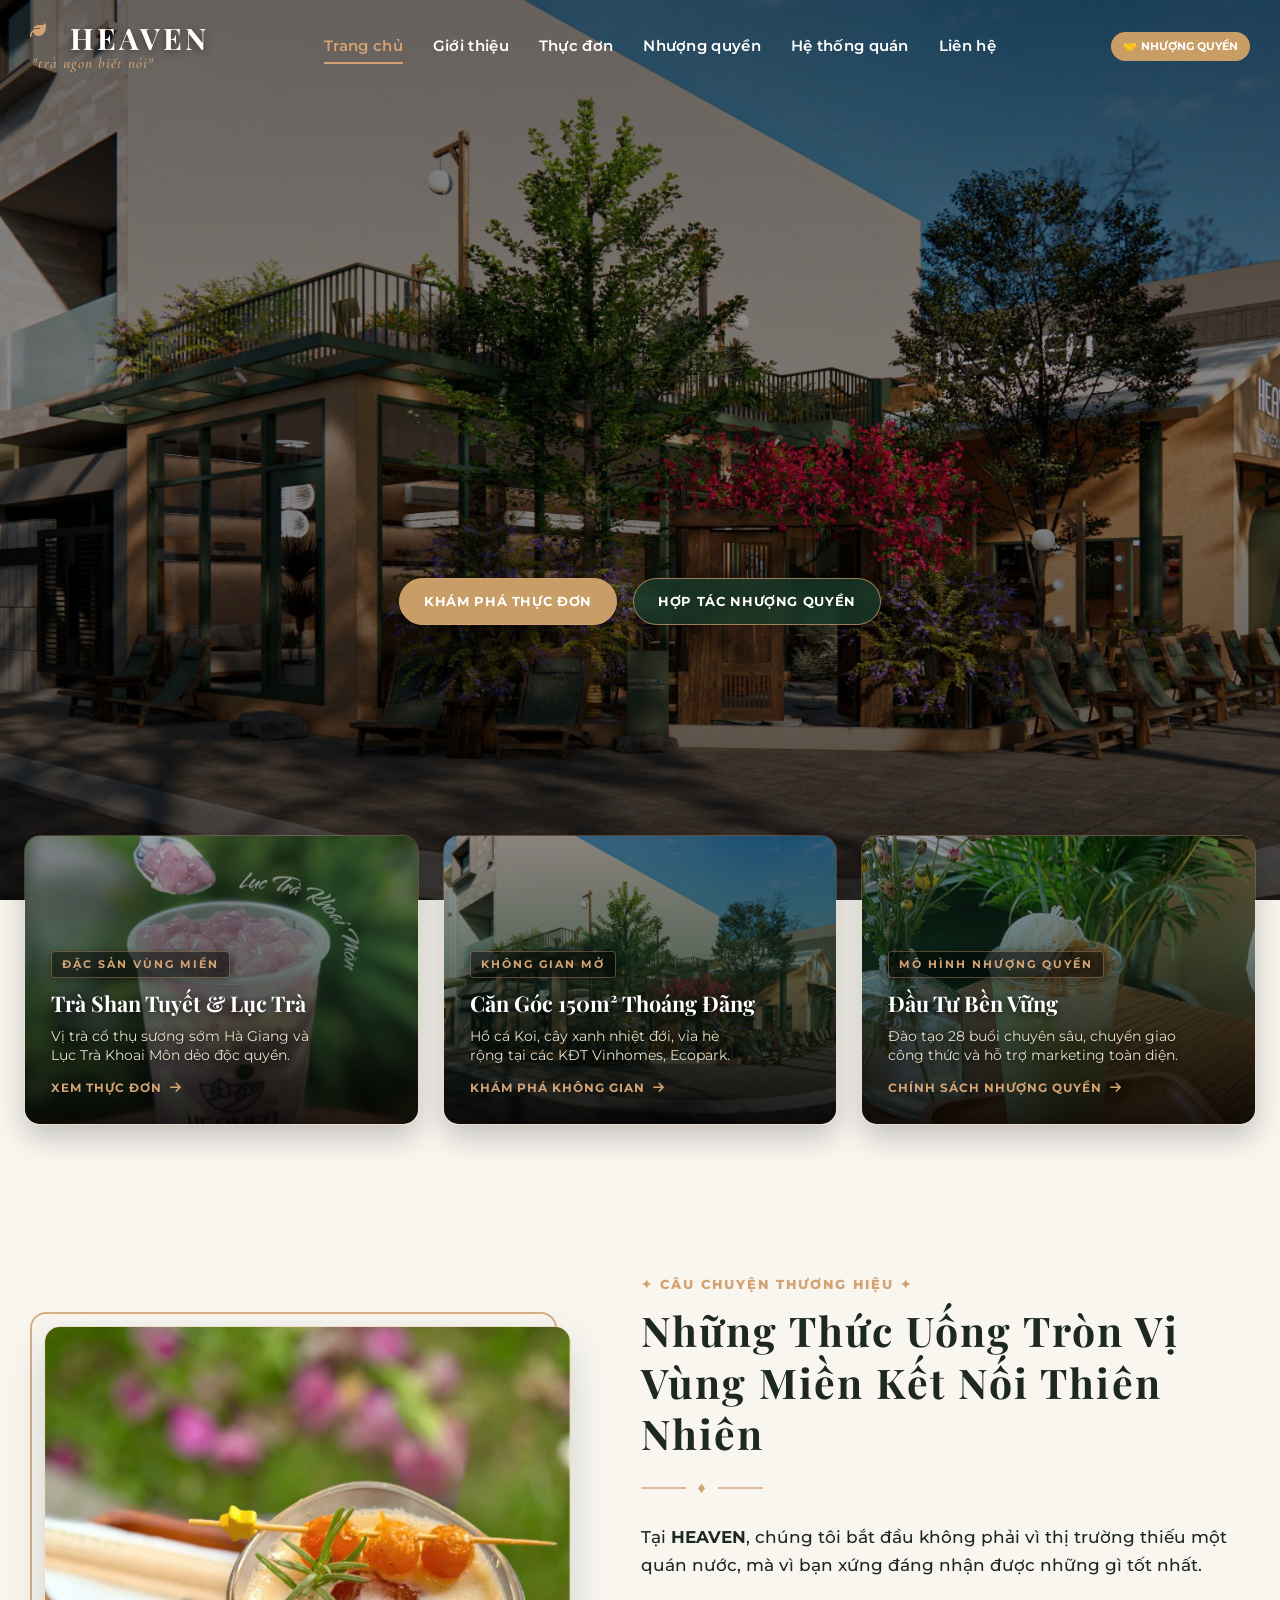
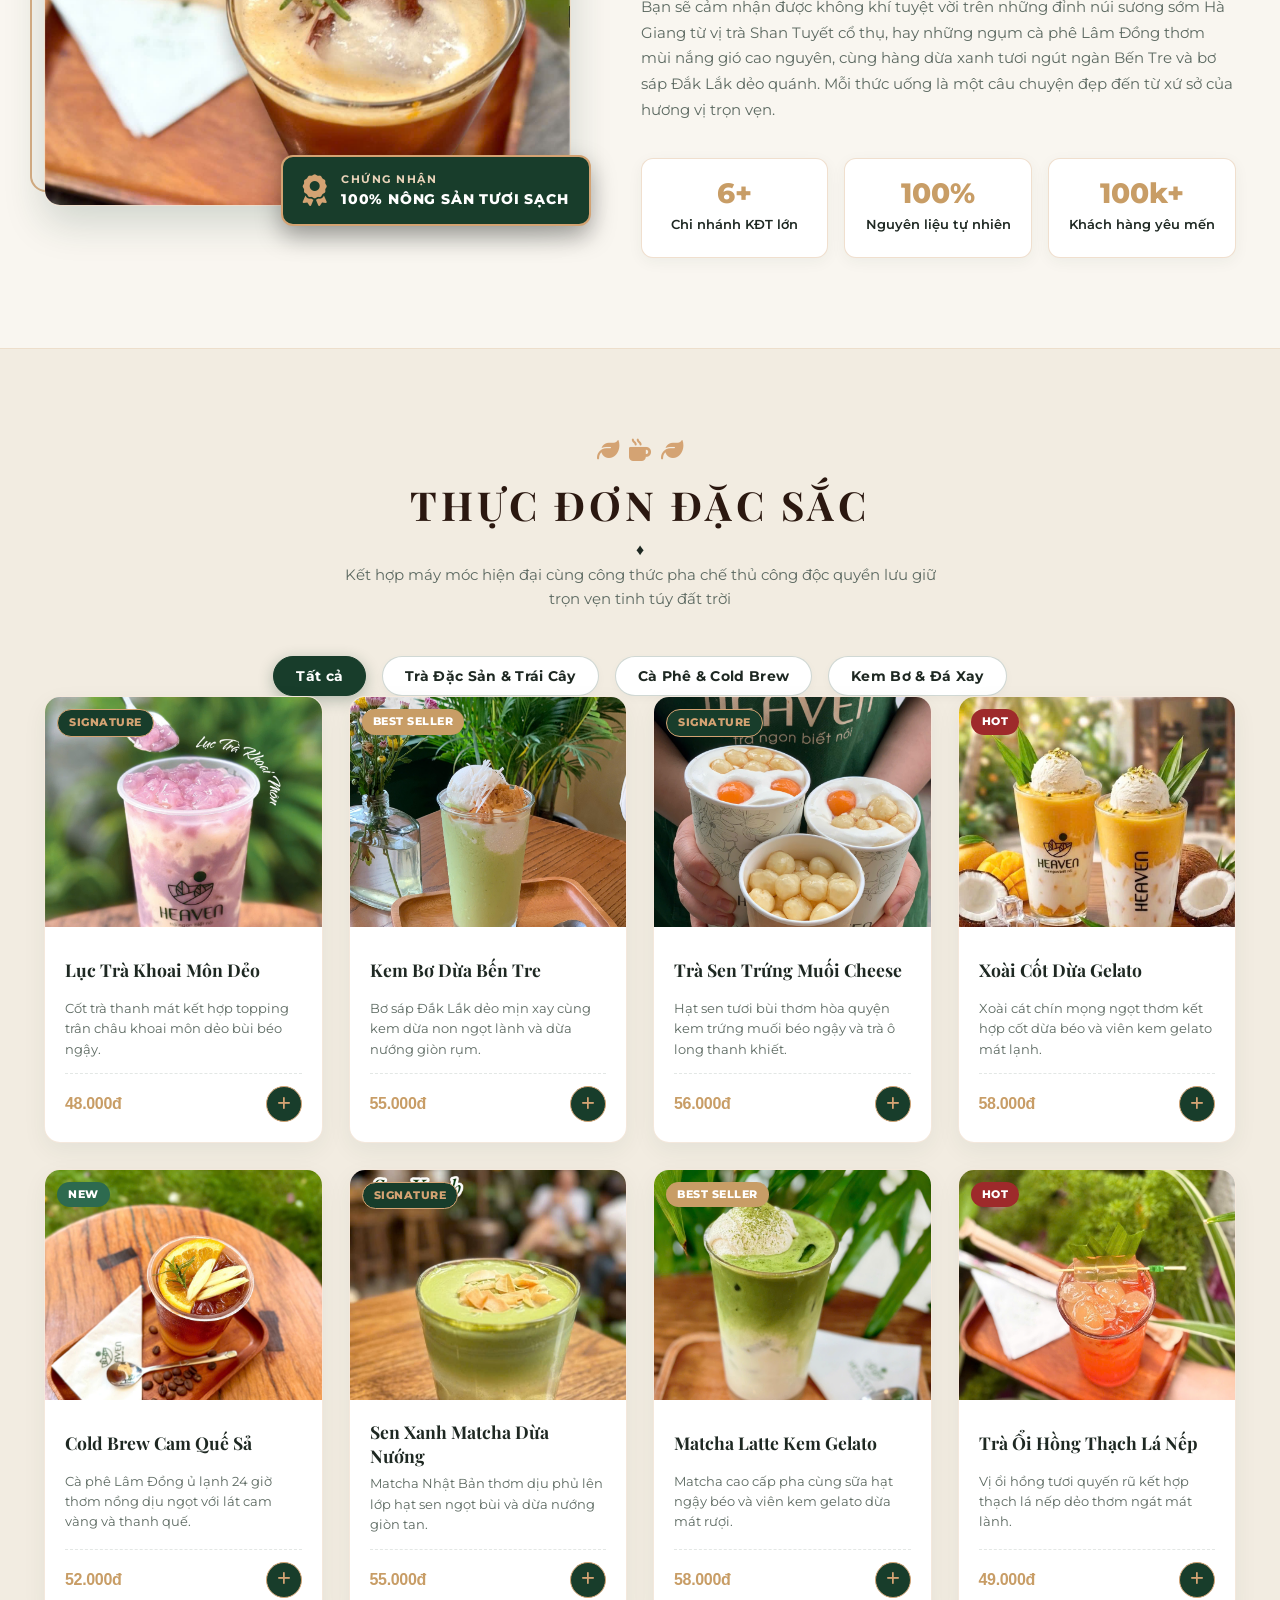
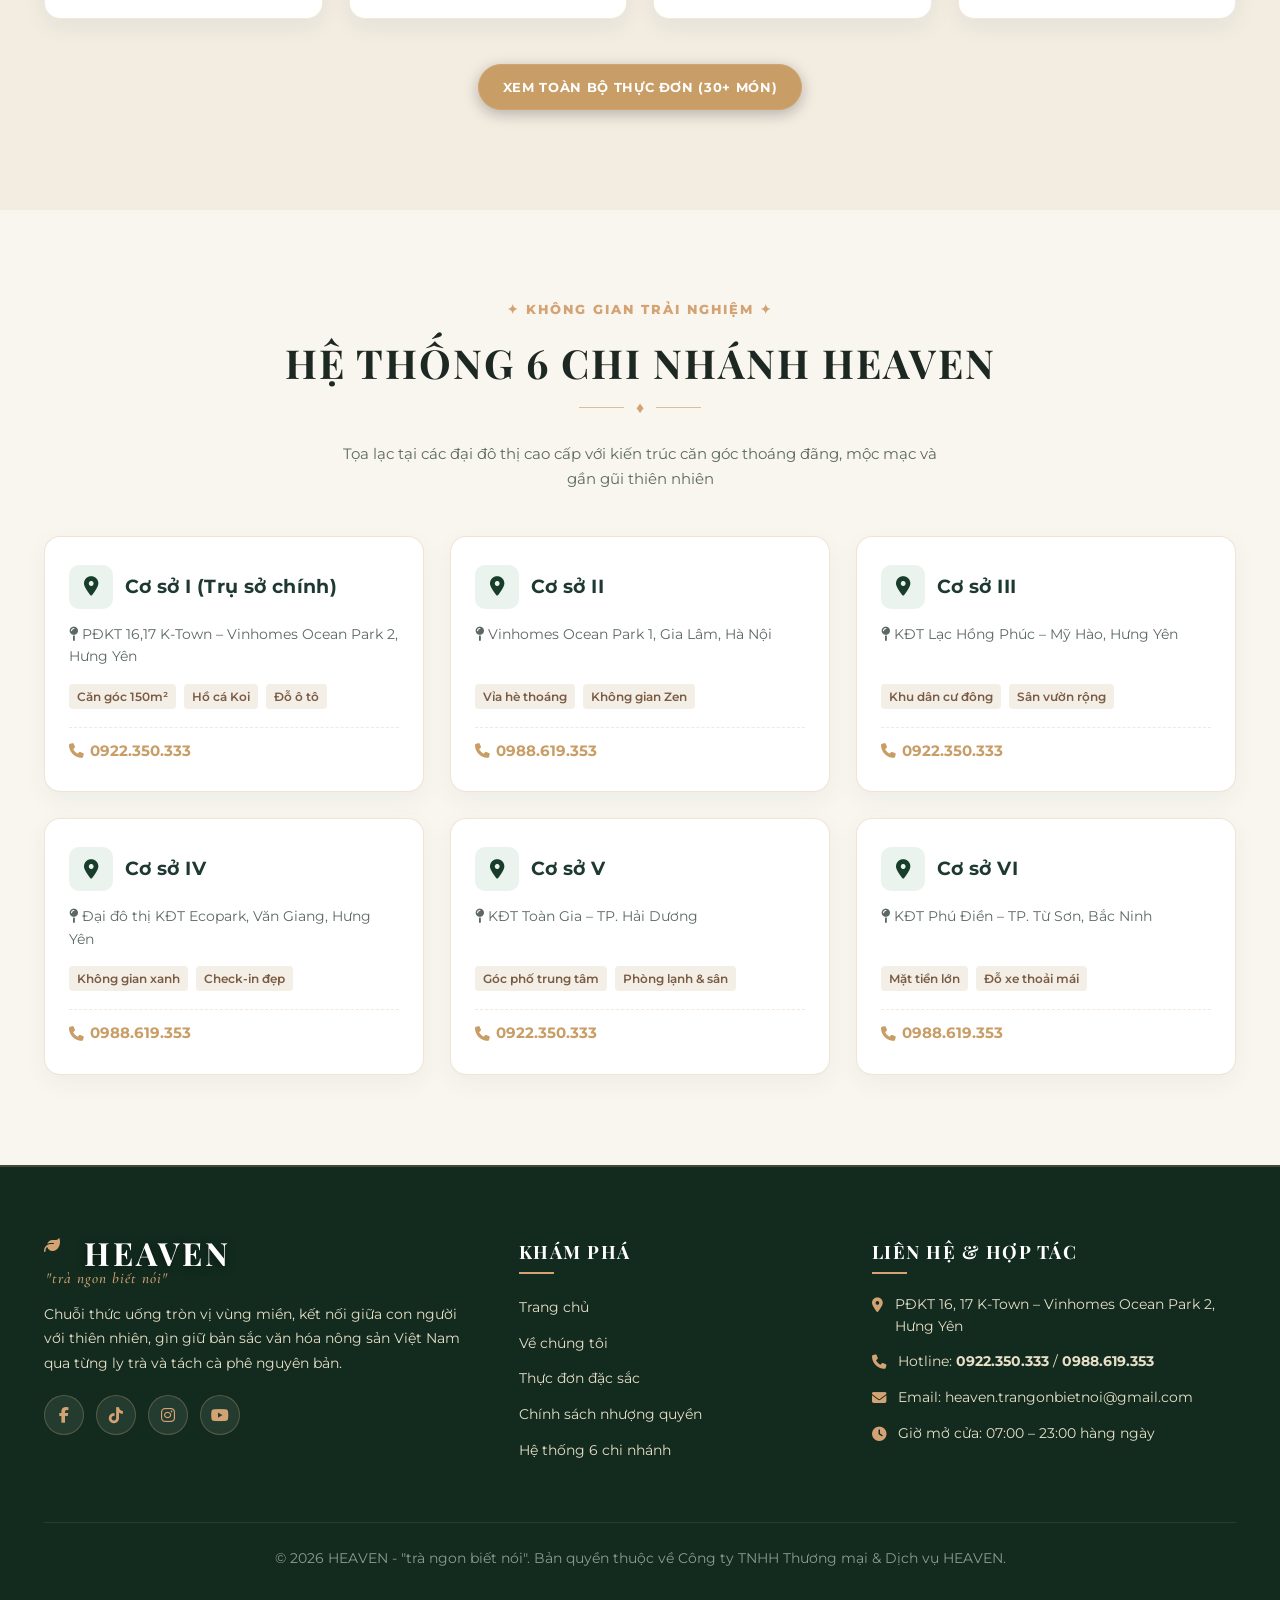
==== index.html @ 93192119 "feat: complete HEAVEN Tea and Coffee responsive website" ====
<!DOCTYPE html>
<html lang="vi">
<head>
    <meta charset="UTF-8">
    <meta name="viewport" content="width=device-width, initial-scale=1.0">
    <title>HEAVEN - Trà Ngon Biết Nói | Thức Uống Bản Sắc Vùng Miền</title>
    <!-- Google Fonts -->
    <link rel="preconnect" href="https://fonts.googleapis.com">
    <link rel="preconnect" href="https://fonts.gstatic.com" crossorigin>
    <link href="https://fonts.googleapis.com/css2?family=Playfair+Display:ital,wght@0,600;0,700;0,800;1,600&family=Montserrat:wght@400;500;600;700;800&family=Cormorant+Garamond:ital,wght@0,600;0,700;1,500;1,600&display=swap" rel="stylesheet">
    <!-- Font Awesome -->
    <link rel="stylesheet" href="https://cdnjs.cloudflare.com/ajax/libs/font-awesome/6.5.1/css/all.min.css">
    <!-- Swiper CSS -->
    <link rel="stylesheet" href="https://cdn.jsdelivr.net/npm/swiper@11/swiper-bundle.min.css" />
    <link rel="stylesheet" href="style.css">
</head>
<body>

    <!-- Transparent Sticky Header -->
    <header class="site-header" id="siteHeader">
        <div class="header-container">
            <!-- Logo HEAVEN -->
            <a href="index.html" class="logo-brand">
                <div class="logo-main-wrap">
                    <i class="fa-solid fa-leaf logo-icon-svg"></i>
                    <span class="logo-main">HEAVEN</span>
                </div>
                <span class="logo-sub">"trà ngon biết nói"</span>
            </a>

            <!-- Navigation Menu -->
            <nav class="nav-menu">
                <ul class="nav-list">
                    <li class="nav-item"><a href="index.html" class="nav-link active">Trang chủ</a></li>
                    <li class="nav-item"><a href="about.html" class="nav-link">Giới thiệu</a></li>
                    <li class="nav-item"><a href="menu.html" class="nav-link">Thực đơn</a></li>
                    <li class="nav-item"><a href="franchise.html" class="nav-link">Nhượng quyền</a></li>
                    <li class="nav-item"><a href="contact.html" class="nav-link">Hệ thống quán</a></li>
                    <li class="nav-item"><a href="contact.html#lien-he" class="nav-link">Liên hệ</a></li>
                </ul>
            </nav>

            <!-- Single Franchise CTA Button -->
            <div class="header-cta">
                <a href="franchise.html" style="display: inline-flex !important; flex-direction: row !important; align-items: center !important; white-space: nowrap !important; padding: 6px 12px !important; font-size: 11px !important; font-weight: 700 !important; background-color: #C89D66 !important; color: #fff !important; border-radius: 9999px !important; gap: 4px !important; text-decoration: none !important;">
                    <span>🤝</span>
                    <span>NHƯỢNG QUYỀN</span>
                </a>
            </div>

            <!-- Mobile Menu Toggle -->
            <button class="mobile-toggle" id="mobileToggle" aria-label="Toggle Navigation">
                <span></span>
                <span></span>
                <span></span>
            </button>
        </div>
    </header>

    <!-- Hero Banner Slider (Full Width with Actual 3D Concept) -->
    <section class="hero-slider-section" id="trang-chu">
        <div class="swiper heroSwiper">
                        <div class="swiper-wrapper">
                <!-- Slide 1: Khung cảnh góc phố 150m2 K-Town -->
                <div class="swiper-slide">
                    <div class="slide-bg" style="background-image: url('assets/image20.png');"></div>
                    <div class="hero-overlay"></div>
                    <div class="hero-content">
                        <h1 class="hero-line-1">TRÀ NGON BIẾT NÓI</h1>
                        <p class="hero-line-2">Giao thoa hương vị nông sản Việt</p>
                        <p class="hero-line-3">Từ đỉnh núi Shan Tuyết Hà Giang đến dừa non Bến Tre và cà phê mộc nắng gió Lâm Đồng.</p>
                        <div class="hero-actions" style="display: flex !important; gap: 16px !important; justify-content: center !important; align-items: center !important; flex-wrap: wrap !important; margin-top: 24px !important; width: 100% !important;">
                            <a href="menu.html" class="btn-hero-primary" style="display: inline-flex !important; align-items: center !important; justify-content: center !important; white-space: nowrap !important; padding: 12px 24px !important; border-radius: 9999px !important; font-family: 'Montserrat', sans-serif !important; font-weight: 700 !important; font-size: 13px !important; letter-spacing: 0.05em !important; text-transform: uppercase !important; background-color: #C89D66 !important; color: #FFFFFF !important; border: 1.5px solid #D4A373 !important; text-decoration: none !important; box-shadow: 0 4px 15px rgba(0, 0, 0, 0.25) !important;">KHÁM PHÁ THỰC ĐƠN</a>
                            <a href="franchise.html" class="btn-hero-secondary" style="display: inline-flex !important; align-items: center !important; justify-content: center !important; white-space: nowrap !important; padding: 12px 24px !important; border-radius: 9999px !important; font-family: 'Montserrat', sans-serif !important; font-weight: 700 !important; font-size: 13px !important; letter-spacing: 0.05em !important; text-transform: uppercase !important; background: rgba(24, 61, 43, 0.75) !important; color: #FFFFFF !important; border: 1.5px solid rgba(212, 163, 115, 0.7) !important; backdrop-filter: blur(6px) !important; text-decoration: none !important; box-shadow: 0 4px 15px rgba(0, 0, 0, 0.25) !important;">HỢP TÁC NHƯỢNG QUYỀN</a>
                        </div>
                    </div>
                </div>

                <!-- Slide 2: Không gian sân vườn & hồ cá Koi -->
                <div class="swiper-slide">
                    <div class="slide-bg" style="background-image: url('assets/image1.png');"></div>
                    <div class="hero-overlay"></div>
                    <div class="hero-content">
                        <h1 class="hero-line-1">KHÔNG GIAN ZEN & MỘC</h1>
                        <p class="hero-line-2">Mặt bằng căn góc 150m² thoáng đãng</p>
                        <p class="hero-line-3">Thư thái bên hồ cá Koi, vườn cây xanh mát và kiến trúc mộc mạc ấm áp.</p>
                        <div class="hero-actions" style="display: flex !important; gap: 16px !important; justify-content: center !important; align-items: center !important; flex-wrap: wrap !important; margin-top: 24px !important; width: 100% !important;">
                            <a href="about.html" class="btn-hero-primary" style="display: inline-flex !important; align-items: center !important; justify-content: center !important; white-space: nowrap !important; padding: 12px 24px !important; border-radius: 9999px !important; font-family: 'Montserrat', sans-serif !important; font-weight: 700 !important; font-size: 13px !important; letter-spacing: 0.05em !important; text-transform: uppercase !important; background-color: #C89D66 !important; color: #FFFFFF !important; border: 1.5px solid #D4A373 !important; text-decoration: none !important; box-shadow: 0 4px 15px rgba(0, 0, 0, 0.25) !important;">VỀ HEAVEN</a>
                            <a href="franchise.html" class="btn-hero-secondary" style="display: inline-flex !important; align-items: center !important; justify-content: center !important; white-space: nowrap !important; padding: 12px 24px !important; border-radius: 9999px !important; font-family: 'Montserrat', sans-serif !important; font-weight: 700 !important; font-size: 13px !important; letter-spacing: 0.05em !important; text-transform: uppercase !important; background: rgba(24, 61, 43, 0.75) !important; color: #FFFFFF !important; border: 1.5px solid rgba(212, 163, 115, 0.7) !important; backdrop-filter: blur(6px) !important; text-decoration: none !important; box-shadow: 0 4px 15px rgba(0, 0, 0, 0.25) !important;">TƯ VẤN ĐẦU TƯ</a>
                        </div>
                    </div>
                </div>

                <!-- Slide 3: Quầy Bar & Nội thất gỗ sang trọng -->
                <div class="swiper-slide">
                    <div class="slide-bg" style="background-image: url('assets/image12.png');"></div>
                    <div class="hero-overlay"></div>
                    <div class="hero-content">
                        <h1 class="hero-line-1">CHUYÊN NGHIỆP & TẬN TÂM</h1>
                        <p class="hero-line-2">Công nghệ hiện đại & bí quyết độc quyền</p>
                        <p class="hero-line-3">Chuẩn hóa vận hành, quản trị chất lượng cùng chuỗi 6 chi nhánh KĐT hàng đầu.</p>
                        <div class="hero-actions" style="display: flex !important; gap: 16px !important; justify-content: center !important; align-items: center !important; flex-wrap: wrap !important; margin-top: 24px !important; width: 100% !important;">
                            <a href="franchise.html" class="btn-hero-primary" style="display: inline-flex !important; align-items: center !important; justify-content: center !important; white-space: nowrap !important; padding: 12px 24px !important; border-radius: 9999px !important; font-family: 'Montserrat', sans-serif !important; font-weight: 700 !important; font-size: 13px !important; letter-spacing: 0.05em !important; text-transform: uppercase !important; background-color: #C89D66 !important; color: #FFFFFF !important; border: 1.5px solid #D4A373 !important; text-decoration: none !important; box-shadow: 0 4px 15px rgba(0, 0, 0, 0.25) !important;">TƯ VẤN ĐẦU TƯ</a>
                            <a href="contact.html" class="btn-hero-secondary" style="display: inline-flex !important; align-items: center !important; justify-content: center !important; white-space: nowrap !important; padding: 12px 24px !important; border-radius: 9999px !important; font-family: 'Montserrat', sans-serif !important; font-weight: 700 !important; font-size: 13px !important; letter-spacing: 0.05em !important; text-transform: uppercase !important; background: rgba(24, 61, 43, 0.75) !important; color: #FFFFFF !important; border: 1.5px solid rgba(212, 163, 115, 0.7) !important; backdrop-filter: blur(6px) !important; text-decoration: none !important; box-shadow: 0 4px 15px rgba(0, 0, 0, 0.25) !important;">HỆ THỐNG CƠ SỞ</a>
                        </div>
                    </div>
                </div>
            </div>

            <!-- Navigation Buttons -->
            <div class="swiper-button-prev hero-nav-btn" style="display: none !important;">
                <i class="fa-solid fa-angle-left"></i>
            </div>
            <div class="swiper-button-next hero-nav-btn" style="display: none !important;">
                <i class="fa-solid fa-angle-right"></i>
            </div>

            <!-- Swiper Pagination -->
            <div class="swiper-pagination"></div>
        </div>
    </section>

    <!-- Khối 3 Banner Điểm Nhấn (Top Highlights) -->
    <section class="highlights-section">
        <div class="container-fluid">
            <div class="highlights-grid">
                <!-- Ô 1 -->
                <div class="highlight-card">
                    <div class="highlight-bg" style="background-image: url('assets/image6.png');"></div>
                    <div class="highlight-overlay"></div>
                    <div class="highlight-content">
                        <span class="highlight-badge">Đặc Sản Vùng Miền</span>
                        <h3 class="highlight-title">Trà Shan Tuyết & Lục Trà</h3>
                        <p class="highlight-desc">Vị trà cổ thụ sương sớm Hà Giang và Lục Trà Khoai Môn dẻo độc quyền.</p>
                        <a href="menu.html" class="highlight-link">Xem thực đơn <i class="fa-solid fa-arrow-right"></i></a>
                    </div>
                </div>

                <!-- Ô 2 -->
                <div class="highlight-card">
                    <div class="highlight-bg" style="background-image: url('assets/image20.png');"></div>
                    <div class="highlight-overlay"></div>
                    <div class="highlight-content">
                        <span class="highlight-badge">Không Gian Mở</span>
                        <h3 class="highlight-title">Căn Góc 150m² Thoáng Đãng</h3>
                        <p class="highlight-desc">Hồ cá Koi, cây xanh nhiệt đới, vỉa hè rộng tại các KĐT Vinhomes, Ecopark.</p>
                        <a href="about.html" class="highlight-link">Khám phá không gian <i class="fa-solid fa-arrow-right"></i></a>
                    </div>
                </div>

                <!-- Ô 3 -->
                <div class="highlight-card">
                    <div class="highlight-bg" style="background-image: url('assets/image7.png');"></div>
                    <div class="highlight-overlay"></div>
                    <div class="highlight-content">
                        <span class="highlight-badge">Mô Hình Nhượng Quyền</span>
                        <h3 class="highlight-title">Đầu Tư Bền Vững</h3>
                        <p class="highlight-desc">Đào tạo 28 buổi chuyên sâu, chuyển giao công thức và hỗ trợ marketing toàn diện.</p>
                        <a href="franchise.html" class="highlight-link">Chính sách nhượng quyền <i class="fa-solid fa-arrow-right"></i></a>
                    </div>
                </div>
            </div>
        </div>
    </section>

    <!-- Khối Câu Chuyện Thương Hiệu (Story) -->
    <section class="about-story-section" id="gioi-thieu">
        <div class="container">
            <div class="story-grid">
                <!-- Cột trái: Ảnh không gian & logo -->
                <div class="story-image-col">
                    <div class="story-image-wrap">
                        <img src="assets/image3.png" alt="Thức uống HEAVEN trà ngon biết nói">
                        <div class="story-frame-border"></div>
                        <div class="story-floating-badge">
                            <i class="fa-solid fa-award"></i>
                            <div class="badge-text">
                                <span class="badge-sub">CHỨNG NHẬN</span>
                                <span class="badge-title">100% NÔNG SẢN TƯƠI SẠCH</span>
                            </div>
                        </div>
                    </div>
                </div>

                <!-- Cột phải: Nội dung câu chuyện thương hiệu -->
                <div class="story-content-col">
                    <span class="section-tag">✦ CÂU CHUYỆN THƯƠNG HIỆU ✦</span>
                    <h2 class="story-title">Những Thức Uống Tròn Vị Vùng Miền Kết Nối Thiên Nhiên</h2>
                    <div class="story-divider"><span>♦</span></div>
                    
                    <p class="story-desc">
                        Tại <strong>HEAVEN</strong>, chúng tôi bắt đầu không phải vì thị trường thiếu một quán nước, mà vì bạn xứng đáng nhận được những gì tốt nhất.
                    </p>
                    <p class="story-desc-sub">
                        Bạn sẽ cảm nhận được không khí tuyệt vời trên những đỉnh núi sương sớm Hà Giang từ vị trà Shan Tuyết cổ thụ, hay những ngụm cà phê Lâm Đồng thơm mùi nắng gió cao nguyên, cùng hàng dừa xanh tươi ngút ngàn Bến Tre và bơ sáp Đắk Lắk dẻo quánh. Mỗi thức uống là một câu chuyện đẹp đến từ xứ sở của hương vị trọn vẹn.
                    </p>

                    <!-- 3 Chỉ số nổi bật -->
                    <div class="story-stats-grid">
                        <div class="stat-box">
                            <span class="stat-number">6+</span>
                            <span class="stat-label">Chi nhánh KĐT lớn</span>
                        </div>
                        <div class="stat-box">
                            <span class="stat-number">100%</span>
                            <span class="stat-label">Nguyên liệu tự nhiên</span>
                        </div>
                        <div class="stat-box">
                            <span class="stat-number">100k+</span>
                            <span class="stat-label">Khách hàng yêu mến</span>
                        </div>
                    </div>
                </div>
            </div>
        </div>
    </section>

    <!-- Khối Thực Đơn Nổi Bật (Featured Menu Tabs) -->
    <section class="featured-menu-section" id="thuc-don">
        <div class="container">
            <div class="menu-header">
                <div class="menu-icon-leaf">
                    <i class="fa-solid fa-leaf"></i>
                    <i class="fa-solid fa-mug-hot"></i>
                    <i class="fa-solid fa-leaf"></i>
                </div>
                <h2 class="menu-title" style="font-weight: 700 !important; text-transform: uppercase !important; letter-spacing: 4px !important; text-align: center !important; color: #2B1810 !important">THỰC ĐƠN ĐẶC SẮC</h2>
                <div class="menu-divider"><span>♦</span></div>
                <p class="menu-subtitle">Kết hợp máy móc hiện đại cùng công thức pha chế thủ công độc quyền lưu giữ trọn vẹn tinh túy đất trời</p>
            </div>

            <!-- Tabs lọc danh mục -->
            <div class="menu-tabs">
                <button class="menu-tab-btn active" data-filter="all">Tất cả</button>
                <button class="menu-tab-btn" data-filter="tea">Trà Đặc Sản & Trái Cây</button>
                <button class="menu-tab-btn" data-filter="coffee">Cà Phê & Cold Brew</button>
                <button class="menu-tab-btn" data-filter="smoothie">Kem Bơ & Đá Xay</button>
            </div>

            <!-- Lưới món ăn thực tế -->
            <div class="menu-grid" id="menuGrid">
                <!-- Món 1: Lục Trà Khoai Môn -->
                <div class="menu-card" data-category="tea">
                    <div class="menu-img-wrap">
                        <img src="assets/image6.png" alt="Lục Trà Khoai Môn">
                        <span class="menu-tag signature">Signature</span>
                    </div>
                    <div class="menu-info">
                        <h4 class="dish-name">Lục Trà Khoai Môn Dẻo</h4>
                        <p class="dish-desc">Cốt trà thanh mát kết hợp topping trân châu khoai môn dẻo bùi béo ngậy.</p>
                        <div class="dish-bottom">
                            <span class="dish-price" style="font-family: \'Montserrat\', sans-serif !important; font-weight: 700 !important; color: #C89D66 !important; font-variant-numeric: normal !important;">48.000đ</span>
                            <button class="btn-add-item" title="Chọn món" aria-label="Chọn món"><i class="fa-solid fa-plus"></i></button>
                        </div>
                    </div>
                </div>

                <!-- Món 2: Kem Bơ Dừa Bến Tre -->
                <div class="menu-card" data-category="smoothie">
                    <div class="menu-img-wrap">
                        <img src="assets/image7.png" alt="Kem Bơ Dừa Bến Tre">
                        <span class="menu-tag best-seller">Best Seller</span>
                    </div>
                    <div class="menu-info">
                        <h4 class="dish-name">Kem Bơ Dừa Bến Tre</h4>
                        <p class="dish-desc">Bơ sáp Đắk Lắk dẻo mịn xay cùng kem dừa non ngọt lành và dừa nướng giòn rụm.</p>
                        <div class="dish-bottom">
                            <span class="dish-price" style="font-family: \'Montserrat\', sans-serif !important; font-weight: 700 !important; color: #C89D66 !important; font-variant-numeric: normal !important;">55.000đ</span>
                            <button class="btn-add-item" title="Chọn món" aria-label="Chọn món"><i class="fa-solid fa-plus"></i></button>
                        </div>
                    </div>
                </div>

                <!-- Món 3: Trà Sen Vàng Kem Cheese / Trà Sen Trứng Muối -->
                <div class="menu-card" data-category="tea">
                    <div class="menu-img-wrap">
                        <img src="assets/image9.png" alt="Trà Sen Trứng Muối">
                        <span class="menu-tag signature">Signature</span>
                    </div>
                    <div class="menu-info">
                        <h4 class="dish-name">Trà Sen Trứng Muối Cheese</h4>
                        <p class="dish-desc">Hạt sen tươi bùi thơm hòa quyện kem trứng muối béo ngậy và trà ô long thanh khiết.</p>
                        <div class="dish-bottom">
                            <span class="dish-price" style="font-family: \'Montserrat\', sans-serif !important; font-weight: 700 !important; color: #C89D66 !important; font-variant-numeric: normal !important;">56.000đ</span>
                            <button class="btn-add-item" title="Chọn món" aria-label="Chọn món"><i class="fa-solid fa-plus"></i></button>
                        </div>
                    </div>
                </div>

                <!-- Món 4: Xoài Cốt Dừa Gelato -->
                <div class="menu-card" data-category="smoothie">
                    <div class="menu-img-wrap">
                        <img src="assets/image4.png" alt="Xoài Cốt Dừa Gelato">
                        <span class="menu-tag hot">Hot</span>
                    </div>
                    <div class="menu-info">
                        <h4 class="dish-name">Xoài Cốt Dừa Gelato</h4>
                        <p class="dish-desc">Xoài cát chín mọng ngọt thơm kết hợp cốt dừa béo và viên kem gelato mát lạnh.</p>
                        <div class="dish-bottom">
                            <span class="dish-price" style="font-family: \'Montserrat\', sans-serif !important; font-weight: 700 !important; color: #C89D66 !important; font-variant-numeric: normal !important;">58.000đ</span>
                            <button class="btn-add-item" title="Chọn món" aria-label="Chọn món"><i class="fa-solid fa-plus"></i></button>
                        </div>
                    </div>
                </div>

                <!-- Món 5: Cold Brew Cam Quế Sả -->
                <div class="menu-card" data-category="coffee">
                    <div class="menu-img-wrap">
                        <img src="assets/image8.png" alt="Cold Brew Cam Quế">
                        <span class="menu-tag new">New</span>
                    </div>
                    <div class="menu-info">
                        <h4 class="dish-name">Cold Brew Cam Quế Sả</h4>
                        <p class="dish-desc">Cà phê Lâm Đồng ủ lạnh 24 giờ thơm nồng dịu ngọt với lát cam vàng và thanh quế.</p>
                        <div class="dish-bottom">
                            <span class="dish-price" style="font-family: \'Montserrat\', sans-serif !important; font-weight: 700 !important; color: #C89D66 !important; font-variant-numeric: normal !important;">52.000đ</span>
                            <button class="btn-add-item" title="Chọn món" aria-label="Chọn món"><i class="fa-solid fa-plus"></i></button>
                        </div>
                    </div>
                </div>

                <!-- Món 6: Sen Xanh Matcha Dừa Nướng -->
                <div class="menu-card" data-category="tea">
                    <div class="menu-img-wrap">
                        <img src="assets/image11.png" alt="Sen Xanh Matcha">
                        <span class="menu-tag signature">Signature</span>
                    </div>
                    <div class="menu-info">
                        <h4 class="dish-name">Sen Xanh Matcha Dừa Nướng</h4>
                        <p class="dish-desc">Matcha Nhật Bản thơm dịu phủ lên lớp hạt sen ngọt bùi và dừa nướng giòn tan.</p>
                        <div class="dish-bottom">
                            <span class="dish-price" style="font-family: \'Montserrat\', sans-serif !important; font-weight: 700 !important; color: #C89D66 !important; font-variant-numeric: normal !important;">55.000đ</span>
                            <button class="btn-add-item" title="Chọn món" aria-label="Chọn món"><i class="fa-solid fa-plus"></i></button>
                        </div>
                    </div>
                </div>

                <!-- Món 7: Matcha Latte Kem Dừa -->
                <div class="menu-card" data-category="smoothie">
                    <div class="menu-img-wrap">
                        <img src="assets/image10.png" alt="Matcha Kem Gelato">
                        <span class="menu-tag best-seller">Best Seller</span>
                    </div>
                    <div class="menu-info">
                        <h4 class="dish-name">Matcha Latte Kem Gelato</h4>
                        <p class="dish-desc">Matcha cao cấp pha cùng sữa hạt ngậy béo và viên kem gelato dừa mát rượi.</p>
                        <div class="dish-bottom">
                            <span class="dish-price" style="font-family: \'Montserrat\', sans-serif !important; font-weight: 700 !important; color: #C89D66 !important; font-variant-numeric: normal !important;">58.000đ</span>
                            <button class="btn-add-item" title="Chọn món" aria-label="Chọn món"><i class="fa-solid fa-plus"></i></button>
                        </div>
                    </div>
                </div>

                <!-- Món 8: Trà Ổi Hồng Thạch Lá Nếp -->
                <div class="menu-card" data-category="tea">
                    <div class="menu-img-wrap">
                        <img src="assets/image5.png" alt="Trà Ổi Hồng">
                        <span class="menu-tag hot">Hot</span>
                    </div>
                    <div class="menu-info">
                        <h4 class="dish-name">Trà Ổi Hồng Thạch Lá Nếp</h4>
                        <p class="dish-desc">Vị ổi hồng tươi quyến rũ kết hợp thạch lá nếp dẻo thơm ngát mát lành.</p>
                        <div class="dish-bottom">
                            <span class="dish-price" style="font-family: \'Montserrat\', sans-serif !important; font-weight: 700 !important; color: #C89D66 !important; font-variant-numeric: normal !important;">49.000đ</span>
                            <button class="btn-add-item" title="Chọn món" aria-label="Chọn món"><i class="fa-solid fa-plus"></i></button>
                        </div>
                    </div>
                </div>
            </div>

            <div style="text-align: center; margin-top: 45px;">
                <a href="menu.html" class="btn-hero-primary" style="display: inline-block;">XEM TOÀN BỘ THỰC ĐƠN (30+ MÓN)</a>
            </div>
        </div>
    </section>

    <!-- Khối 6 Chi Nhánh Hệ Thống -->
    <section class="branches-section" id="he-thong">
        <div class="container">
            <div class="section-header-center">
                <span class="section-tag">✦ KHÔNG GIAN TRẢI NGHIỆM ✦</span>
                <h2 class="section-main-title">HỆ THỐNG 6 CHI NHÁNH HEAVEN</h2>
                <div class="vintage-rule"><span>♦</span></div>
                <p class="section-sub-desc">Tọa lạc tại các đại đô thị cao cấp với kiến trúc căn góc thoáng đãng, mộc mạc và gần gũi thiên nhiên</p>
            </div>

            <div class="branches-grid">
                <!-- Cơ sở 1 -->
                <div class="branch-card">
                    <div class="branch-header">
                        <div class="branch-icon"><i class="fa-solid fa-location-dot"></i></div>
                        <h3 class="branch-title" style="font-family: 'Montserrat', sans-serif !important; font-weight: 700 !important; color: #1E3932 !important; letter-spacing: 0.02em !important;">Cơ sở I (Trụ sở chính)</h3>
                    </div>
                    <p class="branch-address"><i class="fa-solid fa-map-pin"></i> PĐKT 16,17 K-Town – Vinhomes Ocean Park 2, Hưng Yên</p>
                    <div class="branch-features">
                        <span class="branch-tag">Căn góc 150m²</span>
                        <span class="branch-tag">Hồ cá Koi</span>
                        <span class="branch-tag">Đỗ ô tô</span>
                    </div>
                    <span class="branch-hotline"><i class="fa-solid fa-phone"></i> 0922.350.333</span>
                </div>

                <!-- Cơ sở 2 -->
                <div class="branch-card">
                    <div class="branch-header">
                        <div class="branch-icon"><i class="fa-solid fa-location-dot"></i></div>
                        <h3 class="branch-title" style="font-family: 'Montserrat', sans-serif !important; font-weight: 700 !important; color: #1E3932 !important; letter-spacing: 0.02em !important;">Cơ sở II</h3>
                    </div>
                    <p class="branch-address"><i class="fa-solid fa-map-pin"></i> Vinhomes Ocean Park 1, Gia Lâm, Hà Nội</p>
                    <div class="branch-features">
                        <span class="branch-tag">Vỉa hè thoáng</span>
                        <span class="branch-tag">Không gian Zen</span>
                    </div>
                    <span class="branch-hotline"><i class="fa-solid fa-phone"></i> 0988.619.353</span>
                </div>

                <!-- Cơ sở 3 -->
                <div class="branch-card">
                    <div class="branch-header">
                        <div class="branch-icon"><i class="fa-solid fa-location-dot"></i></div>
                        <h3 class="branch-title" style="font-family: 'Montserrat', sans-serif !important; font-weight: 700 !important; color: #1E3932 !important; letter-spacing: 0.02em !important;">Cơ sở III</h3>
                    </div>
                    <p class="branch-address"><i class="fa-solid fa-map-pin"></i> KĐT Lạc Hồng Phúc – Mỹ Hào, Hưng Yên</p>
                    <div class="branch-features">
                        <span class="branch-tag">Khu dân cư đông</span>
                        <span class="branch-tag">Sân vườn rộng</span>
                    </div>
                    <span class="branch-hotline"><i class="fa-solid fa-phone"></i> 0922.350.333</span>
                </div>

                <!-- Cơ sở 4 -->
                <div class="branch-card">
                    <div class="branch-header">
                        <div class="branch-icon"><i class="fa-solid fa-location-dot"></i></div>
                        <h3 class="branch-title" style="font-family: 'Montserrat', sans-serif !important; font-weight: 700 !important; color: #1E3932 !important; letter-spacing: 0.02em !important;">Cơ sở IV</h3>
                    </div>
                    <p class="branch-address"><i class="fa-solid fa-map-pin"></i> Đại đô thị KĐT Ecopark, Văn Giang, Hưng Yên</p>
                    <div class="branch-features">
                        <span class="branch-tag">Không gian xanh</span>
                        <span class="branch-tag">Check-in đẹp</span>
                    </div>
                    <span class="branch-hotline"><i class="fa-solid fa-phone"></i> 0988.619.353</span>
                </div>

                <!-- Cơ sở 5 -->
                <div class="branch-card">
                    <div class="branch-header">
                        <div class="branch-icon"><i class="fa-solid fa-location-dot"></i></div>
                        <h3 class="branch-title" style="font-family: 'Montserrat', sans-serif !important; font-weight: 700 !important; color: #1E3932 !important; letter-spacing: 0.02em !important;">Cơ sở V</h3>
                    </div>
                    <p class="branch-address"><i class="fa-solid fa-map-pin"></i> KĐT Toàn Gia – TP. Hải Dương</p>
                    <div class="branch-features">
                        <span class="branch-tag">Góc phố trung tâm</span>
                        <span class="branch-tag">Phòng lạnh & sân</span>
                    </div>
                    <span class="branch-hotline"><i class="fa-solid fa-phone"></i> 0922.350.333</span>
                </div>

                <!-- Cơ sở 6 -->
                <div class="branch-card">
                    <div class="branch-header">
                        <div class="branch-icon"><i class="fa-solid fa-location-dot"></i></div>
                        <h3 class="branch-title" style="font-family: 'Montserrat', sans-serif !important; font-weight: 700 !important; color: #1E3932 !important; letter-spacing: 0.02em !important;">Cơ sở VI</h3>
                    </div>
                    <p class="branch-address"><i class="fa-solid fa-map-pin"></i> KĐT Phú Điền – TP. Từ Sơn, Bắc Ninh</p>
                    <div class="branch-features">
                        <span class="branch-tag">Mặt tiền lớn</span>
                        <span class="branch-tag">Đỗ xe thoải mái</span>
                    </div>
                    <span class="branch-hotline"><i class="fa-solid fa-phone"></i> 0988.619.353</span>
                </div>
            </div>
        </div>
    </section>



    <!-- Footer -->
    <footer class="site-footer">
        <div class="container">
            <div class="footer-grid">
                <!-- Brand Info -->
                <div class="footer-brand">
                    <a href="index.html" class="logo-brand">
                        <div class="logo-main-wrap">
                            <i class="fa-solid fa-leaf logo-icon-svg"></i>
                            <span class="logo-main">HEAVEN</span>
                        </div>
                        <span class="logo-sub">"trà ngon biết nói"</span>
                    </a>
                    <p class="footer-desc">
                        Chuỗi thức uống tròn vị vùng miền, kết nối giữa con người với thiên nhiên, gìn giữ bản sắc văn hóa nông sản Việt Nam qua từng ly trà và tách cà phê nguyên bản.
                    </p>
                    <div class="footer-socials">
                        <a href="#" aria-label="Facebook"><i class="fa-brands fa-facebook-f"></i></a>
                        <a href="#" aria-label="TikTok"><i class="fa-brands fa-tiktok"></i></a>
                        <a href="#" aria-label="Instagram"><i class="fa-brands fa-instagram"></i></a>
                        <a href="#" aria-label="YouTube"><i class="fa-brands fa-youtube"></i></a>
                    </div>
                </div>

                <!-- Navigation Links -->
                <div class="footer-nav">
                    <h4 class="footer-heading">KHÁM PHÁ</h4>
                    <ul class="footer-links">
                        <li><a href="index.html">Trang chủ</a></li>
                        <li><a href="about.html">Về chúng tôi</a></li>
                        <li><a href="menu.html">Thực đơn đặc sắc</a></li>
                        <li><a href="franchise.html">Chính sách nhượng quyền</a></li>
                        <li><a href="contact.html">Hệ thống 6 chi nhánh</a></li>
                    </ul>
                </div>

                <!-- Contact & Hotline -->
                <div class="footer-contact">
                    <h4 class="footer-heading">LIÊN HỆ & HỢP TÁC</h4>
                    <ul class="footer-contact-info">
                        <li>
                            <i class="fa-solid fa-location-dot"></i>
                            <span>PĐKT 16, 17 K-Town – Vinhomes Ocean Park 2, Hưng Yên</span>
                        </li>
                        <li>
                            <i class="fa-solid fa-phone"></i>
                            <span>Hotline: <strong>0922.350.333</strong> / <strong>0988.619.353</strong></span>
                        </li>
                        <li>
                            <i class="fa-solid fa-envelope"></i>
                            <span>Email: heaven.trangonbietnoi@gmail.com</span>
                        </li>
                        <li>
                            <i class="fa-solid fa-clock"></i>
                            <span>Giờ mở cửa: 07:00 – 23:00 hàng ngày</span>
                        </li>
                    </ul>
                </div>
            </div>

            <div class="footer-bottom">
                <p>© 2026 HEAVEN - "trà ngon biết nói". Bản quyền thuộc về Công ty TNHH Thương mại & Dịch vụ HEAVEN.</p>
            </div>
        </div>
    </footer>

    <!-- Swiper JS & Custom Script -->
    <script src="https://cdn.jsdelivr.net/npm/swiper@11/swiper-bundle.min.js"></script>
    <script src="script.js"></script>
</body>
</html>
---- style.css ----
/* ==========================================================================
   HEAVEN - "trà ngon biết nói"
   Official Brand Design System & Stylesheet
   ========================================================================== */

:root {
    /* Brand Colors extracted from HEAVEN document */
    --color-primary-green: #183D2B;
    --color-primary-dark: #122B1E;
    --color-forest: #22533B;
    --color-sage: #3D7355;
    --color-sage-light: #EBF3EE;
    
    --color-wood: #4A3528;
    --color-wood-light: #7A5C45;
    --color-sand-gold: #C89D66;
    --color-gold: #D4A373;
    --color-gold-light: #EBD4BA;
    
    --color-bg-light: #F9F6F0;
    --color-bg-card: #FFFFFF;
    --color-text-dark: #1E2822;
    --color-text-muted: #5C6961;
    --color-white: #FFFFFF;

    /* Typography */
    --font-heading: 'Cinzel', serif;
    --font-serif: 'Cormorant Garamond', Georgia, serif;
    --font-soft: 'Cormorant Garamond', cursive, serif;
    --font-body: 'Montserrat', sans-serif;

    /* Transitions */
    --transition-smooth: all 0.35s cubic-bezier(0.4, 0, 0.2, 1);
    --transition-zoom: transform 0.6s cubic-bezier(0.25, 1, 0.5, 1);
}

/* ==========================================================================
   Global Unified Typography Standard
   ========================================================================== */

/* 1. Văn bản mô tả thường, nút bấm, input */
body, p, span, a, button, input, label, select, textarea {
  font-family: 'Montserrat', sans-serif !important;
}

/* 2. Tiêu đề chính / Tiêu đề lớn / Banner / Tên thương hiệu */
h1, h2, .title-banner, .page-header-title, .hero-line-1, .logo-main, .section-main-title, .about-hero-title, .banner-title, .menu-title, .story-title, .cta-title {
  font-family: 'Playfair Display', serif !important;
  font-weight: 700 !important;
  letter-spacing: 0.05em;
}

/* 3. Slogan / Phụ đề nghệ thuật (chữ vàng nghiêng) */
.hero-line-2, .logo-sub, .story-tagline, .brand-quote, .banner-sub, [class*="slogan"] {
  font-family: 'Cormorant Garamond', serif !important;
  font-style: italic !important;
  font-weight: 500 !important;
}

/* 4. Tiêu đề khối & Tên món */
h3, h4, h5, h6, .dish-name, .catalog-dish-name, .branch-title, .pricing-title, .value-title, .process-step-title, .reservation-title {
  font-family: 'Playfair Display', serif !important;
  font-weight: 700 !important;
}

/* 5. Giá tiền và số */
.price, [class*="price"], .dish-price, .catalog-price, .combo-price-main, .pricing-fee, .text-price {
  font-family: 'Montserrat', sans-serif !important;
  font-weight: 700 !important;
  font-variant-numeric: normal !important;
}

* {
    margin: 0;
    padding: 0;
    box-sizing: border-box;
}

html {
    scroll-behavior: smooth;
    font-size: 16px;
}

body {
    background-color: var(--color-bg-light);
    color: var(--color-text-dark);
    line-height: 1.6;
    overflow-x: hidden;
}

a {
    text-decoration: none;
    color: inherit;
    transition: var(--transition-smooth);
}

ul {
    list-style: none;
}

img {
    max-width: 100%;
    height: auto;
    display: block;
}

.container {
    max-width: 1240px;
    margin: 0 auto;
    padding: 0 24px;
}

.container-fluid {
    width: 100%;
    padding: 0;
}

/* ==========================================================================
   Header (Transparent Sticky Header)
   ========================================================================== */
.site-header {
    position: fixed;
    top: 0;
    left: 0;
    width: 100%;
    z-index: 1000;
    background: transparent;
    padding: 22px 0;
    transition: background 0.4s ease, padding 0.4s ease, box-shadow 0.4s ease, backdrop-filter 0.4s ease;
}

/* Scrolled state: Nền xanh rêu sẫm #183D2B mờ nhẹ */
.site-header.scrolled {
    background: rgba(24, 61, 43, 0.94);
    backdrop-filter: blur(12px);
    -webkit-backdrop-filter: blur(12px);
    padding: 12px 0;
    box-shadow: 0 4px 25px rgba(0, 0, 0, 0.4);
    border-bottom: 1px solid rgba(212, 163, 115, 0.25);
}

.header-container {
    max-width: 1320px;
    margin: 0 auto;
    padding: 0 30px;
    display: flex;
    align-items: center;
    justify-content: space-between;
}

/* Typography Logo 'HEAVEN - trà ngon biết nói' */
.logo-brand {
    display: flex;
    flex-direction: column;
    align-items: flex-start;
    line-height: 1;
    text-decoration: none;
    user-select: none;
}

.logo-main-wrap {
    display: flex;
    align-items: center;
    gap: 8px;
}

.logo-icon-svg {
    width: 32px;
    height: 32px;
    color: var(--color-gold);
}

.logo-main {
    font-family: var(--font-heading);
    font-size: 1.85rem;
    font-weight: 800;
    letter-spacing: 3px;
    color: var(--color-white);
    text-shadow: 0 2px 8px rgba(0, 0, 0, 0.5);
}

.logo-sub {
    font-family: var(--font-soft);
    font-size: 0.95rem;
    font-style: italic;
    font-weight: 600;
    color: var(--color-gold);
    letter-spacing: 1px;
    margin-top: 2px;
    padding-left: 2px;
}

.logo-brand:hover .logo-main {
    color: var(--color-gold-light);
}

/* Navigation Menu */
.nav-menu {
    display: flex;
    align-items: center;
}

.nav-list {
    display: flex;
    align-items: center;
    gap: 30px;
}

.nav-link {
    font-family: var(--font-body);
    font-size: 0.92rem;
    font-weight: 600;
    color: var(--color-white);
    letter-spacing: 0.3px;
    position: relative;
    padding: 6px 0;
    display: inline-block;
}

.nav-link::after {
    content: '';
    position: absolute;
    bottom: 0;
    left: 0;
    width: 0;
    height: 2px;
    background-color: var(--color-gold);
    transition: width 0.3s ease;
}

.nav-link:hover,
.nav-link.active {
    color: var(--color-gold);
}

.nav-link:hover::after,
.nav-link.active::after {
    width: 100%;
}

/* Nút CTA Header Khối Đặc Sang Trọng */
.header-cta {
    display: flex;
    align-items: center;
}

.btn-franchise-cta {
    display: inline-flex;
    align-items: center;
    justify-content: center;
    gap: 8px;
    background: linear-gradient(135deg, #D4A373 0%, #C89D66 100%);
    background-color: #C89D66;
    color: #FFFFFF !important;
    font-family: var(--font-heading);
    font-size: 0.8rem;
    font-weight: 800;
    text-transform: uppercase;
    letter-spacing: 1.5px;
    padding: 10px 22px;
    border-radius: 9999px;
    border: 1px solid rgba(255, 255, 255, 0.35);
    box-shadow: 0 4px 15px rgba(120, 53, 15, 0.35), 0 2px 4px rgba(0, 0, 0, 0.2);
    transition: all 0.3s cubic-bezier(0.4, 0, 0.2, 1);
    cursor: pointer;
    text-decoration: none;
    line-height: 1;
}

.btn-franchise-cta i {
    font-size: 0.95rem;
    color: #FFFFFF;
    transition: transform 0.3s ease;
}

.btn-franchise-cta:hover {
    filter: brightness(1.12);
    transform: translateY(-2px);
    box-shadow: 0 8px 25px rgba(200, 157, 102, 0.65), 0 0 15px rgba(212, 163, 115, 0.4);
    border-color: rgba(255, 255, 255, 0.6);
    color: #FFFFFF !important;
}

.btn-franchise-cta:hover i {
    transform: scale(1.1);
}

/* Mobile Toggle */
.mobile-toggle {
    display: none;
    flex-direction: column;
    justify-content: space-between;
    width: 28px;
    height: 20px;
    background: transparent;
    border: none;
    cursor: pointer;
    z-index: 1001;
}

.mobile-toggle span {
    display: block;
    height: 2px;
    width: 100%;
    background-color: var(--color-white);
    border-radius: 2px;
    transition: var(--transition-smooth);
}

/* ==========================================================================
   Hero Banner Slider (Full Width)
   ========================================================================== */
.hero-slider-section {
    position: relative;
    width: 100%;
    height: 100vh;
    min-height: 650px;
    overflow: hidden;
}

.heroSwiper {
    width: 100%;
    height: 100%;
}

.swiper-slide {
    position: relative;
    display: flex;
    align-items: center;
    justify-content: center;
    text-align: center;
    overflow: hidden;
}

.slide-bg {
    position: absolute;
    top: 0;
    left: 0;
    width: 100%;
    height: 100%;
    background-position: center;
    background-size: cover;
    background-repeat: no-repeat;
    transform: scale(1.05);
    transition: transform 7s cubic-bezier(0.25, 1, 0.5, 1);
}

.swiper-slide-active .slide-bg {
    transform: scale(1.14);
}

.hero-overlay {
    position: absolute;
    top: 0;
    left: 0;
    width: 100%;
    height: 100%;
    background: linear-gradient(
        180deg, 
        rgba(0, 0, 0, 0.52) 0%, 
        rgba(0, 0, 0, 0.42) 40%, 
        rgba(0, 0, 0, 0.48) 60%, 
        rgba(0, 0, 0, 0.72) 100%
    );
    z-index: 1;
}

.hero-content {
    position: relative;
    z-index: 2;
    max-width: 1080px;
    width: 100%;
    padding: 0 24px;
    margin-top: 40px;
    text-wrap: balance;
    user-select: none;
}

.hero-line-1 {
    font-family: var(--font-heading);
    font-size: clamp(1.65rem, 3.8vw, 3.2rem);
    font-weight: 800;
    color: var(--color-white);
    text-transform: uppercase;
    letter-spacing: clamp(1px, 0.2vw, 3px);
    margin-bottom: 12px;
    text-shadow: 0 4px 20px rgba(0, 0, 0, 0.9), 0 2px 8px rgba(0, 0, 0, 0.95);
    text-wrap: balance;
    max-width: 100%;
    opacity: 0;
    transform: translateY(30px);
    transition: opacity 0.9s cubic-bezier(0.16, 1, 0.3, 1) 0.3s, transform 0.9s cubic-bezier(0.16, 1, 0.3, 1) 0.3s;
}

.hero-line-2 {
    font-family: var(--font-soft);
    font-size: clamp(1.6rem, 3.2vw, 2.6rem);
    font-style: italic;
    font-weight: 600;
    color: var(--color-gold);
    margin-bottom: 14px;
    letter-spacing: 0.5px;
    text-shadow: 0 3px 15px rgba(0, 0, 0, 0.85);
    text-wrap: balance;
    max-width: 100%;
    opacity: 0;
    transform: translateY(30px);
    transition: opacity 0.9s cubic-bezier(0.16, 1, 0.3, 1) 0.5s, transform 0.9s cubic-bezier(0.16, 1, 0.3, 1) 0.5s;
}

.hero-line-3 {
    font-family: var(--font-body);
    font-size: clamp(0.95rem, 1.8vw, 1.15rem);
    font-weight: 500;
    color: #E8DFC8;
    max-width: 820px;
    margin: 0 auto 34px;
    letter-spacing: 0.3px;
    text-shadow: 0 2px 10px rgba(0, 0, 0, 0.9);
    text-wrap: balance;
    opacity: 0;
    transform: translateY(30px);
    transition: opacity 0.9s cubic-bezier(0.16, 1, 0.3, 1) 0.7s, transform 0.9s cubic-bezier(0.16, 1, 0.3, 1) 0.7s;
}

.hero-actions {
    display: flex !important;
    gap: 16px !important;
    justify-content: center !important;
    align-items: center !important;
    flex-wrap: wrap !important;
    margin-top: 24px !important;
    width: 100% !important;
}

.btn-hero-primary {
    display: inline-flex !important;
    align-items: center !important;
    justify-content: center !important;
    white-space: nowrap !important;
    padding: 12px 24px !important;
    border-radius: 9999px !important;
    font-family: 'Montserrat', sans-serif !important;
    font-weight: 700 !important;
    font-size: 13px !important;
    letter-spacing: 0.05em !important;
    text-transform: uppercase !important;
    background-color: #C89D66 !important;
    color: #FFFFFF !important;
    border: 1.5px solid #D4A373 !important;
    text-decoration: none !important;
    box-shadow: 0 4px 15px rgba(0, 0, 0, 0.25) !important;
    transition: all 0.3s ease !important;
}

.btn-hero-primary:hover {
    background-color: #B58B55 !important;
    transform: translateY(-2px) !important;
    box-shadow: 0 6px 20px rgba(200, 157, 102, 0.45) !important;
}

.btn-hero-secondary {
    display: inline-flex !important;
    align-items: center !important;
    justify-content: center !important;
    white-space: nowrap !important;
    padding: 12px 24px !important;
    border-radius: 9999px !important;
    font-family: 'Montserrat', sans-serif !important;
    font-weight: 700 !important;
    font-size: 13px !important;
    letter-spacing: 0.05em !important;
    text-transform: uppercase !important;
    background: rgba(24, 61, 43, 0.75) !important;
    color: #FFFFFF !important;
    border: 1.5px solid rgba(212, 163, 115, 0.7) !important;
    backdrop-filter: blur(6px) !important;
    text-decoration: none !important;
    box-shadow: 0 4px 15px rgba(0, 0, 0, 0.25) !important;
    transition: all 0.3s ease !important;
}

.btn-hero-secondary:hover {
    border-color: #E0A96D !important;
    color: #E0A96D !important;
    background: rgba(24, 61, 43, 0.95) !important;
    transform: translateY(-2px) !important;
}

.hero-nav-btn {
    width: 52px;
    height: 52px;
    border-radius: 50%;
    background: rgba(0, 0, 0, 0.3);
    border: 1.5px solid rgba(255, 255, 255, 0.4);
    backdrop-filter: blur(6px);
    color: var(--color-white);
    display: flex;
    align-items: center;
    justify-content: center;
    transition: var(--transition-smooth);
    z-index: 10;
}

.hero-nav-btn::after {
    display: none;
}

.hero-nav-btn i {
    font-size: 1.3rem;
    color: var(--color-white);
    transition: transform 0.3s ease;
}

.swiper-button-prev.hero-nav-btn {
    left: 25px;
}

.swiper-button-next.hero-nav-btn {
    right: 25px;
}

.hero-nav-btn:hover {
    background: var(--color-sand-gold);
    border-color: var(--color-gold-light);
    transform: scale(1.1);
}

.swiper-pagination-bullet {
    width: 10px;
    height: 10px;
    background: rgba(255, 255, 255, 0.5);
    opacity: 1;
    transition: var(--transition-smooth);
}

.swiper-pagination-bullet-active {
    background: var(--color-gold);
    width: 28px;
    border-radius: 10px;
}

/* ==========================================================================
   Khối 3 Banner Điểm Nhấn (Top Highlights)
   ========================================================================== */
.highlights-section {
    position: relative;
    z-index: 20;
    margin-top: -65px;
    padding: 0 24px 60px;
}

.highlights-grid {
    display: grid;
    grid-template-columns: repeat(3, 1fr);
    gap: 24px;
    max-width: 1240px;
    margin: 0 auto;
}

.highlight-card {
    position: relative;
    height: 290px;
    border-radius: 16px;
    overflow: hidden;
    box-shadow: 0 12px 30px rgba(0, 0, 0, 0.22);
    border: 1.5px solid rgba(212, 163, 115, 0.3);
    cursor: pointer;
}

.highlight-bg {
    position: absolute;
    top: 0;
    left: 0;
    width: 100%;
    height: 100%;
    background-size: cover;
    background-position: center;
    transition: var(--transition-zoom);
}

.highlight-card:hover .highlight-bg {
    transform: scale(1.08);
}

.highlight-overlay {
    position: absolute;
    top: 0;
    left: 0;
    width: 100%;
    height: 100%;
    background: linear-gradient(
        180deg, 
        rgba(0, 0, 0, 0.35) 0%, 
        rgba(18, 43, 30, 0.6) 40%, 
        rgba(0, 0, 0, 0.88) 100%
    );
    transition: background 0.4s ease;
}

.highlight-card:hover .highlight-overlay {
    background: linear-gradient(
        180deg, 
        rgba(0, 0, 0, 0.45) 0%, 
        rgba(18, 43, 30, 0.75) 40%, 
        rgba(0, 0, 0, 0.94) 100%
    );
}

.highlight-content {
    position: relative;
    z-index: 2;
    height: 100%;
    padding: 26px;
    display: flex;
    flex-direction: column;
    justify-content: flex-end;
    align-items: flex-start;
    user-select: none;
}

.highlight-badge {
    font-family: var(--font-heading);
    font-size: 0.68rem;
    font-weight: 700;
    color: var(--color-gold);
    text-transform: uppercase;
    letter-spacing: 2px;
    margin-bottom: 8px;
    background: rgba(0, 0, 0, 0.5);
    padding: 4px 10px;
    border-radius: 4px;
    border: 1px solid rgba(212, 163, 115, 0.4);
    box-shadow: 0 2px 8px rgba(0, 0, 0, 0.4);
}

.highlight-title {
    font-family: var(--font-serif);
    font-size: 1.35rem;
    font-weight: 700;
    color: var(--color-white);
    margin-bottom: 6px;
    text-wrap: balance;
    text-shadow: 0 2px 10px rgba(0, 0, 0, 0.9);
}

.highlight-desc {
    font-size: 0.88rem;
    color: #E8DFC8;
    margin-bottom: 12px;
    line-height: 1.4;
    text-wrap: balance;
    text-shadow: 0 1px 6px rgba(0, 0, 0, 0.8);
}

.highlight-link {
    font-family: var(--font-heading);
    font-size: 0.78rem;
    font-weight: 700;
    color: var(--color-gold);
    display: inline-flex;
    align-items: center;
    gap: 8px;
    letter-spacing: 1px;
    text-transform: uppercase;
}

.highlight-link i {
    transition: transform 0.3s ease;
}

.highlight-card:hover .highlight-link {
    color: var(--color-gold-light);
}

.highlight-card:hover .highlight-link i {
    transform: translateX(6px);
}

/* ==========================================================================
   Page Header Section (About, Menu, Franchise, Contact)
   ========================================================================== */
.page-header-section {
    position: relative;
    height: 270px;
    min-height: 270px;
    display: flex;
    align-items: center;
    justify-content: center;
    text-align: center;
    overflow: hidden;
}

.page-header-bg {
    position: absolute;
    top: 0;
    left: 0;
    width: 100%;
    height: 100%;
    background-size: cover;
    background-position: center;
    filter: blur(1.5px);
    transform: scale(1.05);
}

.page-header-overlay {
    position: absolute;
    top: 0;
    left: 0;
    width: 100%;
    height: 100%;
    background: linear-gradient(
        180deg,
        rgba(0, 0, 0, 0.55) 0%,
        rgba(18, 43, 30, 0.75) 50%,
        rgba(0, 0, 0, 0.75) 100%
    );
}

.page-header-content {
    position: relative;
    z-index: 2;
    margin-top: 40px;
    padding: 0 20px;
    max-width: 1000px;
    width: 100%;
    text-wrap: balance;
    user-select: none;
}

.page-header-title {
    font-family: 'Montserrat', sans-serif !important;
    font-size: clamp(1.85rem, 4vw, 3rem);
    font-weight: 700 !important;
    color: #FFFFFF !important;
    letter-spacing: 4px !important;
    text-transform: uppercase;
    margin-bottom: 8px;
    text-shadow: 0 2px 10px rgba(0, 0, 0, 0.5) !important;
    filter: none !important;
    -webkit-text-stroke: 0 !important;
    text-wrap: balance;
}

.page-breadcrumb {
    display: inline-flex;
    align-items: center;
    gap: 10px;
    font-size: 0.9rem;
    color: #D1C2B4;
}

.page-breadcrumb a {
    color: #E8DFC8;
    display: inline-flex;
    align-items: center;
    gap: 6px;
}

.page-breadcrumb a:hover {
    color: var(--color-gold);
}

.crumb-separator {
    color: var(--color-gold);
    font-weight: 700;
}

.crumb-current {
    color: var(--color-gold);
    font-weight: 600;
}

/* ==========================================================================
   Khối Câu Chuyện Thương Hiệu (Story / About)
   ========================================================================== */
.about-story-section {
    padding: 90px 0;
    background-color: var(--color-bg-light);
}

.story-grid {
    display: grid;
    grid-template-columns: 1fr 1.15fr;
    gap: 60px;
    align-items: center;
}

.story-image-col {
    position: relative;
}

.story-image-wrap {
    position: relative;
    border-radius: 16px;
}

.story-image-wrap img {
    width: 100%;
    height: 480px;
    object-fit: cover;
    border-radius: 16px;
    box-shadow: 0 16px 40px rgba(24, 61, 43, 0.18);
    position: relative;
    z-index: 2;
    border: 1.5px solid rgba(212, 163, 115, 0.3);
}

.story-frame-border {
    position: absolute;
    top: -14px;
    left: -14px;
    width: 100%;
    height: 100%;
    border: 2px solid var(--color-gold);
    border-radius: 16px;
    z-index: 1;
    opacity: 0.85;
}

.story-floating-badge {
    position: absolute;
    bottom: -20px;
    right: -20px;
    z-index: 3;
    background: var(--color-primary-green);
    border: 2px solid var(--color-gold);
    padding: 14px 20px;
    border-radius: 12px;
    box-shadow: 0 10px 25px rgba(0, 0, 0, 0.35);
    display: flex;
    align-items: center;
    gap: 14px;
}

.story-floating-badge i {
    font-size: 2rem;
    color: var(--color-gold);
}

.badge-text {
    display: flex;
    flex-direction: column;
}

.badge-sub {
    font-family: var(--font-body);
    font-size: 0.7rem;
    font-weight: 700;
    color: var(--color-gold-light);
    letter-spacing: 1.5px;
    text-transform: uppercase;
}

.badge-title {
    font-family: var(--font-body);
    font-size: 0.85rem;
    font-weight: 800;
    color: var(--color-white);
    letter-spacing: 0.8px;
    text-transform: uppercase;
    text-shadow: none !important;
}

.story-content-col {
    padding-left: 10px;
}

.section-tag {
    font-family: var(--font-body);
    font-size: 0.8rem;
    font-weight: 800;
    color: var(--color-gold);
    letter-spacing: 2px;
    text-transform: uppercase;
    display: block;
    margin-bottom: 10px;
}

.story-title {
    font-family: var(--font-serif);
    font-size: clamp(2rem, 3.2vw, 2.7rem);
    font-weight: 700;
    color: var(--color-text-dark);
    line-height: 1.25;
    margin-bottom: 16px;
}

.story-divider,
.vintage-rule {
    display: flex;
    align-items: center;
    gap: 12px;
    margin-bottom: 22px;
    color: var(--color-gold);
}

.story-divider::before,
.story-divider::after,
.vintage-rule::before,
.vintage-rule::after {
    content: '';
    width: 45px;
    height: 1.5px;
    background-color: var(--color-gold);
    opacity: 0.7;
}

.story-desc {
    font-size: 1.05rem;
    color: var(--color-text-dark);
    font-weight: 500;
    margin-bottom: 14px;
    line-height: 1.7;
}

.story-desc-sub {
    font-size: 0.95rem;
    color: var(--color-text-muted);
    margin-bottom: 35px;
    line-height: 1.7;
}

.story-stats-grid {
    display: grid;
    grid-template-columns: repeat(3, 1fr);
    gap: 16px;
}

.stat-box {
    background: #FFFFFF;
    border: 1px solid rgba(212, 163, 115, 0.35);
    padding: 20px 14px;
    border-radius: 12px;
    text-align: center;
    box-shadow: 0 4px 15px rgba(24, 61, 43, 0.05);
    transition: var(--transition-smooth);
}

.stat-box:hover {
    transform: translateY(-5px);
    border-color: var(--color-gold);
    box-shadow: 0 10px 25px rgba(212, 163, 115, 0.2);
}

.stat-number {
    display: block;
    font-family: var(--font-heading);
    font-size: 1.75rem;
    font-weight: 800;
    color: var(--color-sand-gold);
    margin-bottom: 4px;
    line-height: 1;
}

.stat-label {
    font-size: 0.8rem;
    font-weight: 600;
    color: var(--color-text-dark);
    line-height: 1.3;
}

/* ==========================================================================
   Khối Thực Đơn Nổi Bật (Featured Menu Tabs)
   ========================================================================== */
.featured-menu-section {
    padding: 90px 0 100px;
    background-color: #F2ECE1;
    border-top: 1px solid rgba(212, 163, 115, 0.2);
}

.menu-header,
.section-header-center {
    text-align: center;
    margin-bottom: 45px;
}

.section-header-center .vintage-rule,
.menu-header .menu-divider {
    justify-content: center;
}

.menu-icon-leaf {
    display: flex;
    align-items: center;
    justify-content: center;
    gap: 10px;
    color: var(--color-gold);
    font-size: 1.4rem;
    margin-bottom: 12px;
}

.menu-title,
.section-main-title {
    font-family: var(--font-serif);
    font-size: clamp(1.85rem, 3.2vw, 2.5rem);
    font-weight: 800;
    color: var(--color-text-dark);
    letter-spacing: 2px;
    text-transform: uppercase;
}

.menu-subtitle,
.section-sub-desc {
    font-size: 0.95rem;
    color: var(--color-text-muted);
    max-width: 620px;
    margin: 0 auto;
}

/* Menu Tabs & Category Filter Bar */
.full-menu-section {
    padding-top: 40px;
    padding-bottom: 96px; /* pb-24 */
}

.category-filter-wrapper {
    width: 100%;
    margin-top: 36px; /* mt-8 / mt-10 */
    margin-bottom: 48px; /* mb-10 / mb-12 */
}

.menu-tabs,
.category-filter-bar {
    display: flex;
    justify-content: center;
    align-items: center;
    flex-wrap: wrap;
    row-gap: 12px; /* gap-y-3 */
    column-gap: 8px; /* gap-x-2 */
    width: 100%;
}

@media (min-width: 768px) {
    .menu-tabs,
    .category-filter-bar {
        gap: 16px; /* gap-4 */
    }
}

@media (max-width: 768px) {
    .full-menu-section {
        padding-top: 32px;
        padding-bottom: 64px; /* pb-16 */
    }
    .category-filter-wrapper {
        margin-top: 28px;
        margin-bottom: 36px;
    }
}

.menu-tab-btn,
.cat-filter-btn {
    background: #FFFFFF;
    border: 1.5px solid rgba(24, 61, 43, 0.2);
    color: var(--color-text-dark);
    font-family: var(--font-body);
    font-size: 0.88rem;
    font-weight: 700;
    letter-spacing: 0.3px;
    padding: 10px 22px;
    border-radius: 40px;
    cursor: pointer;
    transition: var(--transition-smooth);
    box-shadow: 0 3px 10px rgba(0, 0, 0, 0.03);
    white-space: nowrap;
}

.menu-tab-btn:hover,
.cat-filter-btn:hover {
    border-color: var(--color-gold);
    color: var(--color-gold);
    background-color: #FFFFFF;
    transform: translateY(-2px);
    box-shadow: 0 6px 15px rgba(212, 163, 115, 0.2);
}

.menu-tab-btn.active,
.cat-filter-btn.active {
    background-color: var(--color-primary-green);
    color: var(--color-white);
    border-color: var(--color-primary-green);
    box-shadow: 0 4px 15px rgba(24, 61, 43, 0.3);
}

/* Menu Grid */
.menu-grid,
.menu-catalog-grid {
    display: grid;
    grid-template-columns: repeat(4, 1fr);
    gap: 26px;
}

.menu-card,
.catalog-item-card {
    background: #FFFFFF;
    border-radius: 16px;
    overflow: hidden;
    box-shadow: 0 8px 24px rgba(24, 61, 43, 0.06);
    border: 1px solid rgba(212, 163, 115, 0.25);
    transition: var(--transition-smooth);
    display: flex;
    flex-direction: column;
}

.menu-card:hover,
.catalog-item-card:hover {
    transform: translateY(-8px);
    box-shadow: 0 16px 36px rgba(24, 61, 43, 0.14);
    border-color: var(--color-gold);
}

.menu-img-wrap,
.catalog-img-box {
    position: relative;
    width: 100%;
    height: 230px;
    overflow: hidden;
    background-color: #E8E2D8;
}

.menu-img-wrap img,
.catalog-img-box img {
    width: 100%;
    height: 100%;
    object-fit: cover;
    transition: var(--transition-zoom);
}

.menu-card:hover .menu-img-wrap img,
.catalog-item-card:hover .catalog-img-box img {
    transform: scale(1.08);
}

.menu-tag,
.catalog-badge {
    position: absolute;
    top: 12px;
    left: 12px;
    font-family: var(--font-body);
    font-size: 0.68rem;
    font-weight: 800;
    letter-spacing: 0.5px;
    padding: 4px 11px;
    border-radius: 20px;
    text-transform: uppercase;
}

.menu-tag.signature,
.catalog-badge.signature {
    background: var(--color-primary-green);
    color: var(--color-gold);
    border: 1px solid var(--color-gold);
}

.menu-tag.best-seller,
.catalog-badge.best-seller {
    background: #C89D66;
    color: #FFFFFF;
}

.menu-tag.hot,
.catalog-badge.hot {
    background: #9E2A2B;
    color: #FFFFFF;
}

.menu-tag.new,
.catalog-badge.new {
    background: #2D6A4F;
    color: #FFFFFF;
}

.menu-info,
.catalog-info-box {
    padding: 20px;
    display: flex;
    flex-direction: column;
    flex-grow: 1;
}

.dish-name,
.catalog-dish-name {
    font-family: var(--font-serif);
    font-size: 1.1rem;
    font-weight: 700;
    color: var(--color-text-dark);
    margin-bottom: 6px;
    white-space: normal;
    overflow: visible;
    line-height: 1.35;
    min-height: 2.8rem;
    display: flex;
    align-items: center;
}

.dish-desc,
.catalog-dish-desc {
    font-family: var(--font-body);
    font-size: 0.82rem;
    color: #5C6961;
    margin-bottom: 14px;
    white-space: normal;
    overflow: visible;
    text-overflow: unset;
    line-height: 1.55;
    min-height: 2.6rem;
    display: block;
}

.dish-bottom,
.catalog-card-bottom {
    display: flex;
    align-items: center;
    justify-content: space-between;
    margin-top: auto;
    padding-top: 12px;
    border-top: 1px dashed rgba(24, 61, 43, 0.12);
}

.dish-price,
.catalog-price,
.price,
[class*="price"],
.text-price {
    font-family: 'Montserrat', sans-serif !important;
    font-weight: 700 !important;
    color: #C89D66 !important;
    font-variant-numeric: normal !important;
    letter-spacing: -0.02em;
    display: inline-flex;
    align-items: baseline;
}

.btn-add-item,
.btn-catalog-action {
    width: 36px;
    height: 36px;
    border-radius: 50%;
    background-color: var(--color-primary-green);
    border: 1.5px solid var(--color-gold);
    color: var(--color-gold);
    display: flex;
    align-items: center;
    justify-content: center;
    cursor: pointer;
    font-size: 0.9rem;
    transition: var(--transition-smooth);
}

.btn-add-item:hover,
.btn-catalog-action:hover {
    background-color: var(--color-sand-gold);
    color: #FFFFFF;
    border-color: #FFFFFF;
    transform: scale(1.1) rotate(90deg);
}

/* ==========================================================================
   Khối 6 Chi Nhánh Hệ Thống (Branches)
   ========================================================================== */
.branches-section {
    padding: 90px 0;
    background-color: var(--color-bg-light);
}

.branches-grid {
    display: grid;
    grid-template-columns: repeat(3, 1fr);
    gap: 26px;
}

.branch-card {
    background: #FFFFFF;
    border: 1.5px solid rgba(212, 163, 115, 0.3);
    border-radius: 16px;
    padding: 28px 24px;
    box-shadow: 0 8px 24px rgba(24, 61, 43, 0.05);
    transition: var(--transition-smooth);
    display: flex;
    flex-direction: column;
    justify-content: space-between;
    height: 100%;
}

.branch-card:hover {
    transform: translateY(-6px);
    border-color: var(--color-gold);
    box-shadow: 0 16px 35px rgba(212, 163, 115, 0.2);
}

.branch-header {
    display: flex;
    align-items: center;
    gap: 12px;
    margin-bottom: 14px;
}

.branch-icon {
    width: 44px;
    height: 44px;
    border-radius: 10px;
    background: var(--color-sage-light);
    color: var(--color-primary-green);
    display: flex;
    align-items: center;
    justify-content: center;
    font-size: 1.2rem;
    flex-shrink: 0;
}

.branch-title {
    font-family: 'Montserrat', sans-serif !important;
    font-weight: 700 !important;
    color: #1E3932 !important;
    letter-spacing: 0.02em !important;
}

.branch-address {
    font-size: 0.9rem;
    color: var(--color-text-muted);
    margin-bottom: 16px;
    line-height: 1.55;
    flex-grow: 1;
}

.branch-features {
    display: flex;
    gap: 8px;
    flex-wrap: wrap;
    margin-bottom: 18px;
}

.branch-tag {
    font-size: 0.75rem;
    font-weight: 600;
    padding: 3px 8px;
    background: #F4EFE6;
    color: var(--color-wood-light);
    border-radius: 4px;
}

.branch-hotline {
    font-size: 0.92rem;
    font-weight: 700;
    color: var(--color-sand-gold);
    display: inline-flex;
    align-items: center;
    gap: 6px;
    margin-top: auto;
    padding-top: 12px;
    border-top: 1px dashed rgba(212, 163, 115, 0.25);
}

/* ==========================================================================
   Khối Form Tư Vấn Nhượng Quyền (Franchise Form)
   ========================================================================== */
.reservation-section {
    position: relative;
    padding: 100px 0;
    overflow: hidden;
    color: var(--color-white);
}

.reservation-bg {
    position: absolute;
    top: 0;
    left: 0;
    width: 100%;
    height: 100%;
    background-size: cover;
    background-position: center;
    background-attachment: fixed;
}

.reservation-overlay {
    position: absolute;
    top: 0;
    left: 0;
    width: 100%;
    height: 100%;
    background: rgba(18, 43, 30, 0.93);
}

.reservation-container {
    position: relative;
    z-index: 2;
}

.reservation-card {
    max-width: 860px;
    margin: 0 auto;
    background: rgba(24, 61, 43, 0.78);
    backdrop-filter: blur(12px);
    -webkit-backdrop-filter: blur(12px);
    border: 1.5px solid rgba(212, 163, 115, 0.35);
    border-radius: 20px;
    padding: 50px 45px;
    box-shadow: 0 20px 60px rgba(0, 0, 0, 0.5);
}

.reservation-header {
    text-align: center;
    margin-bottom: 36px;
}

.reservation-badge {
    font-family: var(--font-body);
    font-size: 0.8rem;
    font-weight: 800;
    color: var(--color-gold);
    letter-spacing: 2px;
    margin-bottom: 10px;
    display: block;
    text-transform: uppercase;
}

.reservation-title {
    font-family: var(--font-serif);
    font-size: clamp(1.6rem, 3vw, 2.2rem);
    font-weight: 800;
    color: var(--color-white);
    letter-spacing: 1.5px;
}

.reservation-divider {
    display: flex;
    align-items: center;
    justify-content: center;
    gap: 15px;
    margin: 12px auto;
    color: var(--color-gold);
}

.reservation-divider::before,
.reservation-divider::after {
    content: '';
    width: 50px;
    height: 1px;
    background-color: var(--color-gold);
    opacity: 0.6;
}

.reservation-desc {
    font-size: 0.95rem;
    color: #E8DFC8;
    font-weight: 300;
    max-width: 600px;
    margin: 0 auto;
}

.form-grid {
    display: grid;
    grid-template-columns: repeat(2, 1fr);
    gap: 20px;
    margin-bottom: 30px;
}

.form-group {
    display: flex;
    flex-direction: column;
    gap: 8px;
}

.form-group.full-width {
    grid-column: 1 / -1;
}

.form-group label {
    font-size: 0.88rem;
    font-weight: 600;
    color: var(--color-gold-light);
    display: flex;
    align-items: center;
    gap: 8px;
}

.form-group label i {
    color: var(--color-gold);
}

.form-control {
    width: 100%;
    padding: 13px 18px;
    background: rgba(255, 255, 255, 0.08);
    border: 1px solid rgba(212, 163, 115, 0.3);
    border-radius: 8px;
    color: var(--color-white);
    font-family: var(--font-body);
    font-size: 0.95rem;
    transition: var(--transition-smooth);
    outline: none;
}

.form-control::placeholder {
    color: rgba(232, 223, 200, 0.45);
}

.form-control:focus {
    background: rgba(255, 255, 255, 0.12);
    border-color: var(--color-gold);
    box-shadow: 0 0 15px rgba(212, 163, 115, 0.35);
}

.select-wrap {
    position: relative;
}

.select-wrap select {
    appearance: none;
    -webkit-appearance: none;
    cursor: pointer;
    padding-right: 40px;
}

.select-wrap select option {
    background-color: var(--color-primary-green);
    color: #FFFFFF;
}

.select-arrow {
    position: absolute;
    right: 15px;
    top: 50%;
    transform: translateY(-50%);
    color: var(--color-gold);
    pointer-events: none;
    font-size: 0.85rem;
}

.form-submit-wrap {
    text-align: center;
}

.btn-submit-reservation {
    background-color: var(--color-sand-gold);
    color: var(--color-white);
    font-family: var(--font-heading);
    font-size: 0.95rem;
    font-weight: 700;
    letter-spacing: 2px;
    padding: 15px 45px;
    border-radius: 50px;
    border: 1.5px solid var(--color-gold-light);
    cursor: pointer;
    box-shadow: 0 6px 25px rgba(200, 157, 102, 0.4);
    transition: var(--transition-smooth);
    display: inline-flex;
    align-items: center;
    justify-content: center;
    gap: 10px;
    min-width: 260px;
}

.btn-submit-reservation:hover {
    background-color: #D9A96E;
    border-color: #FFFFFF;
    box-shadow: 0 0 25px rgba(200, 157, 102, 0.85), 0 0 45px rgba(212, 163, 115, 0.5);
    transform: translateY(-3px);
}

.btn-spinner {
    display: none;
}

.btn-submit-reservation.loading .btn-spinner {
    display: inline-block;
}

.btn-submit-reservation.loading .btn-text {
    opacity: 0.8;
}

.form-feedback {
    margin-top: 20px;
    text-align: center;
    display: none;
    padding: 14px 20px;
    border-radius: 8px;
    font-size: 0.95rem;
    font-weight: 600;
    animation: fadeIn 0.4s ease;
}

.form-feedback.success {
    display: block;
    background: rgba(46, 125, 50, 0.25);
    border: 1px solid #4CAF50;
    color: #A5D6A7;
}

.form-feedback.error {
    display: block;
    background: rgba(198, 40, 40, 0.25);
    border: 1px solid #EF5350;
    color: #FFCDD2;
}

@keyframes fadeIn {
    from { opacity: 0; transform: translateY(-8px); }
    to { opacity: 1; transform: translateY(0); }
}

/* ==========================================================================
   Nhượng Quyền Franchise Styles
   ========================================================================== */
.franchise-benefits-section {
    padding: 90px 0;
    background-color: var(--color-bg-light);
}

.benefits-grid {
    display: grid;
    grid-template-columns: repeat(4, 1fr);
    gap: 24px;
}

.benefit-card {
    background: #FFFFFF;
    border: 1px solid rgba(212, 163, 115, 0.3);
    border-radius: 16px;
    padding: 35px 22px;
    text-align: center;
    box-shadow: 0 8px 24px rgba(24, 61, 43, 0.05);
    transition: var(--transition-smooth);
}

.benefit-card:hover {
    transform: translateY(-6px);
    border-color: var(--color-gold);
    box-shadow: 0 16px 35px rgba(212, 163, 115, 0.2);
}

.benefit-icon {
    width: 64px;
    height: 64px;
    border-radius: 50%;
    background: var(--color-sage-light);
    color: var(--color-primary-green);
    display: flex;
    align-items: center;
    justify-content: center;
    font-size: 1.6rem;
    margin: 0 auto 18px;
}

.benefit-card h3 {
    font-family: 'Montserrat', sans-serif !important;
    font-weight: 700 !important;
    color: #1E3932 !important;
    font-size: 17px !important;
    letter-spacing: -0.01em !important;
    margin-bottom: 10px;
}

.benefit-card p {
    font-size: 0.88rem;
    color: var(--color-text-muted);
    line-height: 1.6;
}

/* Pricing Table Franchise */
.franchise-pricing-section {
    padding: 90px 0;
    background-color: #F2ECE1;
    border-top: 1px solid rgba(212, 163, 115, 0.2);
}

.pricing-grid {
    display: grid;
    grid-template-columns: repeat(2, 1fr);
    gap: 30px;
    max-width: 950px;
    margin: 0 auto;
}

.pricing-card {
    background: #FFFFFF;
    border: 2px solid rgba(212, 163, 115, 0.3);
    border-radius: 20px;
    padding: 45px 35px;
    box-shadow: 0 12px 35px rgba(24, 61, 43, 0.07);
    transition: var(--transition-smooth);
    position: relative;
}

.pricing-card.featured {
    border-color: var(--color-primary-green);
    background: linear-gradient(180deg, #FFFFFF 0%, #F5F9F6 100%);
    box-shadow: 0 16px 45px rgba(24, 61, 43, 0.15);
}

.pricing-badge {
    position: absolute;
    top: -14px;
    right: 30px;
    background: var(--color-primary-green);
    color: var(--color-gold);
    font-family: var(--font-heading);
    font-size: 0.72rem;
    font-weight: 800;
    letter-spacing: 1.5px;
    padding: 4px 14px;
    border-radius: 20px;
    border: 1px solid var(--color-gold);
}

.pricing-title {
    font-family: var(--font-serif);
    font-size: 1.35rem;
    font-weight: 700;
    color: var(--color-primary-green);
    margin-bottom: 12px;
}

.pricing-fee {
    font-family: 'Montserrat', sans-serif !important;
    font-size: 2.2rem;
    font-weight: 800 !important;
    color: #C89D66 !important;
    font-variant-numeric: normal !important;
    letter-spacing: -0.02em !important;
    margin-bottom: 20px;
    line-height: 1;
    display: flex;
    align-items: baseline;
    gap: 6px;
}

.pricing-fee span {
    font-family: 'Montserrat', sans-serif !important;
    font-weight: 500 !important;
    font-size: 14px !important;
    color: #6B7280 !important;
}

.pricing-features-list {
    margin-bottom: 30px;
}

.pricing-features-list li {
    font-size: 0.92rem;
    color: var(--color-text-dark);
    margin-bottom: 12px;
    display: flex;
    align-items: center;
    gap: 10px;
}

.pricing-features-list li i {
    color: var(--color-sage);
}

/* 10 Steps Process */
.process-10-grid {
    display: grid;
    grid-template-columns: repeat(5, 1fr);
    gap: 16px;
    margin-top: 40px;
}

.process-10-card {
    background: #FFFFFF;
    border: 1px solid rgba(212, 163, 115, 0.3);
    border-radius: 12px;
    padding: 24px 16px;
    text-align: center;
    box-shadow: 0 4px 15px rgba(24, 61, 43, 0.04);
}

.process-10-num {
    display: inline-block;
    font-family: 'Montserrat', sans-serif !important;
    font-size: 1.25rem;
    font-weight: 700 !important;
    color: #C89D66 !important;
    font-variant-numeric: normal !important;
    margin-bottom: 8px;
}

.process-10-card h4 {
    font-family: 'Montserrat', sans-serif !important;
    font-size: 16px !important;
    font-weight: 700 !important;
    color: #1E3932 !important;
    letter-spacing: -0.01em !important;
    margin-bottom: 6px;
    line-height: 1.4;
}

.process-10-card p {
    font-size: 0.8rem;
    color: var(--color-text-muted);
    line-height: 1.4;
}

/* Footer */
.site-footer {
    background-color: var(--color-primary-dark);
    color: #D1C2B4;
    padding: 70px 0 30px;
    border-top: 2px solid rgba(212, 163, 115, 0.25);
}

.footer-grid {
    display: grid;
    grid-template-columns: 1.4fr 1fr 1.2fr;
    gap: 50px;
    margin-bottom: 50px;
}

.footer-brand .logo-main {
    font-size: 2rem;
}

.footer-desc {
    font-size: 0.9rem;
    color: #E8DFC8;
    margin: 16px 0 20px;
    line-height: 1.7;
}

.footer-socials {
    display: flex;
    gap: 12px;
}

.footer-socials a {
    width: 40px;
    height: 40px;
    border-radius: 50%;
    background: rgba(255, 255, 255, 0.08);
    border: 1px solid rgba(212, 163, 115, 0.3);
    color: var(--color-gold);
    display: flex;
    align-items: center;
    justify-content: center;
    transition: var(--transition-smooth);
}

.footer-socials a:hover {
    background: var(--color-sand-gold);
    color: var(--color-white);
    transform: translateY(-3px);
}

.footer-heading {
    font-family: var(--font-heading);
    font-size: 1.15rem;
    font-weight: 700;
    color: var(--color-white);
    letter-spacing: 1.5px;
    margin-bottom: 20px;
    position: relative;
    padding-bottom: 8px;
}

.footer-heading::after {
    content: '';
    position: absolute;
    bottom: 0;
    left: 0;
    width: 35px;
    height: 2px;
    background-color: var(--color-gold);
}

.footer-links li {
    margin-bottom: 10px;
}

.footer-links a {
    font-size: 0.9rem;
    color: #E8DFC8;
    transition: var(--transition-smooth);
}

.footer-links a:hover {
    color: var(--color-gold);
    padding-left: 5px;
}

.footer-contact-info li {
    font-size: 0.9rem;
    color: #E8DFC8;
    margin-bottom: 14px;
    display: flex;
    align-items: flex-start;
    gap: 12px;
    line-height: 1.5;
}

.footer-contact-info i {
    color: var(--color-gold);
    margin-top: 4px;
}

.footer-bottom {
    text-align: center;
    padding-top: 25px;
    border-top: 1px solid rgba(255, 255, 255, 0.08);
    font-size: 0.85rem;
    color: #8C9B92;
}

/* ==========================================================================
   Responsive Styles
   ========================================================================== */
@media (max-width: 1024px) {
    .nav-list {
        gap: 18px;
    }

    .menu-grid,
    .menu-catalog-grid,
    .benefits-grid {
        grid-template-columns: repeat(2, 1fr);
    }

    .process-10-grid {
        grid-template-columns: repeat(3, 1fr);
    }

    .branches-grid {
        grid-template-columns: repeat(2, 1fr);
    }

    .footer-grid {
        grid-template-columns: 1fr 1fr;
    }
}

@media (max-width: 900px) {
    .site-header {
        padding: 14px 0;
    }

    .mobile-toggle {
        display: flex;
    }

    .nav-menu {
        position: fixed;
        top: 0;
        right: -100%;
        width: 280px;
        height: 100vh;
        background: rgba(18, 43, 30, 0.98);
        backdrop-filter: blur(12px);
        flex-direction: column;
        justify-content: center;
        transition: right 0.4s cubic-bezier(0.4, 0, 0.2, 1);
        box-shadow: -5px 0 25px rgba(0, 0, 0, 0.6);
        border-left: 1px solid rgba(212, 163, 115, 0.3);
    }

    .nav-menu.active {
        right: 0;
    }

    .nav-list {
        flex-direction: column;
        gap: 22px;
    }

    .nav-link {
        font-size: 1.1rem;
    }

    .header-cta {
        margin-right: 20px;
    }

    .btn-franchise-nav {
        display: none;
    }

    .highlights-grid,
    .story-grid,
    .pricing-grid,
    .form-grid,
    .branches-grid,
    .footer-grid {
        grid-template-columns: 1fr;
    }

    .highlights-section {
        margin-top: 20px;
    }

    .story-image-wrap img {
        height: 340px;
    }

    .story-floating-badge {
        bottom: -15px;
        right: 10px;
        padding: 10px 15px;
    }

    .reservation-card {
        padding: 35px 20px;
    }

    .process-10-grid {
        grid-template-columns: 1fr 1fr;
    }
}

@media (max-width: 580px) {
    .menu-grid,
    .menu-catalog-grid {
        grid-template-columns: repeat(2, 1fr);
        gap: 12px;
    }

    .menu-img-wrap,
    .catalog-img-box {
        height: 150px;
    }

    .dish-name,
    .catalog-dish-name {
        font-size: 0.95rem;
    }

    .dish-desc,
    .catalog-dish-desc {
        display: none;
    }

    .dish-price,
.catalog-price,
.price,
[class*="price"],
.text-price {
    font-family: 'Montserrat', sans-serif !important;
    font-weight: 700 !important;
    color: #C89D66 !important;
    font-variant-numeric: normal !important;
    letter-spacing: -0.02em;
    display: inline-flex;
    align-items: baseline;
}

    .btn-add-item,
    .btn-catalog-action {
        width: 30px;
        height: 30px;
        font-size: 0.75rem;
    }

    .menu-info,
    .catalog-info-box {
        padding: 12px;
    }

    .story-stats-grid {
        grid-template-columns: 1fr;
        gap: 10px;
    }

    .process-10-grid {
        grid-template-columns: 1fr;
    }
}

/* ==========================================================================
   About Page Specific Styles (Journey, Core Values, 4-Step Process, CTA)
   ========================================================================== */
.journey-section {
    padding: 90px 0;
    background-color: var(--color-bg-light);
}

.journey-grid {
    display: grid;
    grid-template-columns: 1fr 1.2fr;
    gap: 60px;
    align-items: center;
}

.journey-image-card {
    position: relative;
    border-radius: 20px;
}

.journey-image-card img {
    width: 100%;
    height: 480px;
    object-fit: cover;
    border-radius: 20px;
    box-shadow: 0 16px 40px rgba(24, 61, 43, 0.15);
    border: 1.5px solid rgba(212, 163, 115, 0.3);
}

.journey-badge {
    position: absolute;
    bottom: -15px;
    right: -15px;
    background: var(--color-primary-green);
    border: 2px solid var(--color-gold);
    padding: 12px 22px;
    border-radius: 14px;
    box-shadow: 0 10px 25px rgba(0, 0, 0, 0.3);
    text-align: center;
}

.badge-year {
    display: block;
    font-family: var(--font-heading);
    font-size: 1.2rem;
    font-weight: 800;
    color: var(--color-white);
    letter-spacing: 2px;
}

.journey-heading {
    font-family: var(--font-serif);
    font-size: clamp(1.9rem, 3.2vw, 2.6rem);
    font-weight: 700;
    color: var(--color-text-dark);
    line-height: 1.3;
    margin-bottom: 16px;
}

.journey-lead {
    font-size: 1.05rem;
    font-weight: 600;
    color: var(--color-text-dark);
    margin-bottom: 14px;
    line-height: 1.7;
}

.journey-text {
    font-size: 0.95rem;
    color: var(--color-text-muted);
    margin-bottom: 14px;
    line-height: 1.7;
}

.journey-signature {
    margin-top: 25px;
    padding: 16px 20px;
    border-left: 3px solid var(--color-gold);
    background: rgba(212, 163, 115, 0.1);
    border-radius: 0 10px 10px 0;
}

.signature-text {
    font-style: italic;
    font-size: 0.95rem;
    color: var(--color-text-dark);
    font-weight: 500;
    margin-bottom: 4px;
}

.signature-author {
    font-size: 0.85rem;
    font-weight: 700;
    color: var(--color-sand-gold);
}

/* Giá Trị Cốt Lõi (3 cols) */
.core-values-section {
    padding: 90px 0;
    background-color: #F2ECE1;
    border-top: 1px solid rgba(212, 163, 115, 0.2);
}

.values-grid {
    display: grid;
    grid-template-columns: repeat(3, 1fr);
    gap: 30px;
    margin-top: 45px;
}

.value-card {
    background: #FFFFFF;
    border: 1px solid rgba(120, 53, 15, 0.1);
    border-radius: 1rem;
    padding: 40px 30px;
    text-align: center;
    box-shadow: 0 8px 25px rgba(24, 61, 43, 0.05);
    transition: var(--transition-smooth);
    display: flex;
    flex-direction: column;
    align-items: center;
}

.value-card:hover {
    transform: translateY(-8px);
    border-color: var(--color-gold);
    box-shadow: 0 16px 35px rgba(212, 163, 115, 0.22);
}

.value-icon-box {
    width: 70px;
    height: 70px;
    border-radius: 50%;
    background: var(--color-sage-light);
    color: var(--color-primary-green);
    display: flex;
    align-items: center;
    justify-content: center;
    font-size: 1.8rem;
    margin-bottom: 22px;
}

.value-title {
    font-family: var(--font-serif);
    font-size: 1.25rem;
    font-weight: 700;
    color: var(--color-text-dark);
    margin-bottom: 12px;
}

.value-desc {
    font-size: 0.92rem;
    color: var(--color-text-muted);
    line-height: 1.65;
}

/* Quy Trình 4 Bước (4 cols) */
.process-section {
    padding: 90px 0;
    background-color: var(--color-bg-light);
}

.process-grid {
    display: grid;
    grid-template-columns: repeat(4, 1fr);
    gap: 24px;
    margin-top: 45px;
}

.process-step-card {
    background: #FFFFFF;
    border: 1px solid rgba(212, 163, 115, 0.3);
    border-radius: 1rem;
    padding: 35px 22px;
    text-align: center;
    box-shadow: 0 6px 20px rgba(24, 61, 43, 0.04);
    transition: var(--transition-smooth);
    display: flex;
    flex-direction: column;
    align-items: center;
    position: relative;
}

.process-step-card:hover {
    transform: translateY(-6px);
    border-color: var(--color-gold);
    box-shadow: 0 14px 30px rgba(212, 163, 115, 0.2);
}

.step-badge {
    font-family: var(--font-heading);
    font-size: 1.35rem;
    font-weight: 800;
    color: var(--color-sand-gold);
    letter-spacing: 1px;
    margin-bottom: 14px;
}

.step-icon {
    width: 60px;
    height: 60px;
    border-radius: 50%;
    background: var(--color-sage-light);
    color: var(--color-primary-green);
    display: flex;
    align-items: center;
    justify-content: center;
    font-size: 1.5rem;
    margin-bottom: 18px;
}

.step-title {
    font-family: var(--font-serif);
    font-size: 1.12rem;
    font-weight: 700;
    color: var(--color-text-dark);
    margin-bottom: 10px;
}

.step-desc {
    font-size: 0.88rem;
    color: var(--color-text-muted);
    line-height: 1.6;
}

/* CTA Banner Cuối Trang Giới Thiệu */
.cta-banner-section {
    padding: 85px 0;
    background: linear-gradient(180deg, var(--color-primary-dark) 0%, var(--color-primary-green) 100%);
    text-align: center;
    color: var(--color-white);
}

.cta-content-box {
    max-width: 820px;
    margin: 0 auto;
}

.cta-badge {
    font-family: var(--font-body);
    font-size: 0.8rem;
    font-weight: 800;
    color: var(--color-gold);
    letter-spacing: 2px;
    text-transform: uppercase;
    display: block;
    margin-bottom: 14px;
}

.cta-title {
    font-family: var(--font-serif);
    font-size: clamp(1.8rem, 3.5vw, 2.5rem);
    font-weight: 700;
    color: var(--color-white);
    line-height: 1.3;
    margin-bottom: 16px;
}

.cta-desc {
    font-size: 1rem;
    color: #E8DFC8;
    margin-bottom: 35px;
    line-height: 1.6;
}

.cta-buttons {
    display: flex;
    justify-content: center;
    align-items: center;
    gap: 20px;
    flex-wrap: wrap;
}

.btn-cta-menu {
    background-color: var(--color-sand-gold);
    color: var(--color-white);
    font-family: var(--font-body);
    font-size: 0.85rem;
    font-weight: 800;
    text-transform: uppercase;
    letter-spacing: 1px;
    padding: 14px 34px;
    border-radius: 50px;
    border: 1.5px solid var(--color-gold-light);
    box-shadow: 0 6px 20px rgba(0, 0, 0, 0.3);
    transition: var(--transition-smooth);
    display: inline-flex;
    align-items: center;
    gap: 8px;
}

.btn-cta-menu:hover {
    background-color: #B58B55;
    border-color: #FFFFFF;
    box-shadow: 0 0 25px rgba(212, 163, 115, 0.8);
    transform: translateY(-3px);
}

.btn-cta-franchise {
    background: transparent;
    color: var(--color-gold-light);
    font-family: var(--font-body);
    font-size: 0.85rem;
    font-weight: 800;
    text-transform: uppercase;
    letter-spacing: 1px;
    padding: 14px 34px;
    border-radius: 50px;
    border: 1.5px solid var(--color-sand-gold);
    transition: var(--transition-smooth);
    display: inline-flex;
    align-items: center;
    gap: 8px;
}

.btn-cta-franchise:hover {
    background: rgba(200, 157, 102, 0.2);
    border-color: var(--color-gold);
    color: var(--color-white);
    box-shadow: 0 0 20px rgba(212, 163, 115, 0.5);
    transform: translateY(-3px);
}

@media (max-width: 992px) {
    .values-grid {
        grid-template-columns: 1fr;
    }
    .process-grid {
        grid-template-columns: repeat(2, 1fr);
    }
    .journey-grid {
        grid-template-columns: 1fr;
    }
}

@media (max-width: 580px) {
    .process-grid {
        grid-template-columns: 1fr;
    }
    .cta-buttons {
        flex-direction: column;
        width: 100%;
    }
    .btn-cta-menu, .btn-cta-franchise {
        width: 100%;
        justify-content: center;
    }
}

/* ==========================================================================
   Combo Banner Card (Menu Page)
   ========================================================================== */
.combo-banner-section {
    padding: 20px 0 60px;
}

.combo-card-container {
    background: linear-gradient(135deg, #FFFDF9 0%, #FFF6EB 50%, #FEEDE0 100%);
    border: 1.5px solid rgba(212, 163, 115, 0.45);
    border-radius: 1.5rem; /* rounded-3xl */
    padding: 40px 48px;
    box-shadow: 0 15px 40px rgba(200, 157, 102, 0.16);
    display: grid;
    grid-template-columns: 1.25fr 1fr;
    gap: 45px;
    align-items: center;
}

.combo-tag {
    font-family: var(--font-heading);
    font-size: 0.8rem;
    font-weight: 800;
    color: var(--color-gold);
    letter-spacing: 2px;
    text-transform: uppercase;
    display: inline-block;
    margin-bottom: 12px;
}

.combo-heading {
    font-family: var(--font-serif);
    font-size: clamp(1.6rem, 2.6vw, 2.2rem);
    font-weight: 800;
    color: var(--color-text-dark);
    line-height: 1.25;
    margin-bottom: 12px;
}

.combo-desc {
    font-size: 0.96rem;
    color: var(--color-text-muted);
    margin-bottom: 24px;
    line-height: 1.6;
}

.combo-bottom-action {
    display: flex;
    align-items: center;
    gap: 26px;
    flex-wrap: wrap;
}

.combo-price-box {
    display: flex;
    align-items: baseline;
    gap: 12px;
}

.combo-price-main {
    font-family: var(--font-body);
    font-size: 2.1rem;
    font-weight: 800;
    color: var(--color-sand-gold);
    letter-spacing: -0.025em;
    font-variant-numeric: normal;
    line-height: 1;
}

.combo-price-del {
    font-size: 1.05rem;
    color: #9E9E9E;
    text-decoration: line-through;
    font-weight: 500;
}

.btn-combo-submit {
    background: linear-gradient(135deg, #D4A373 0%, #C89D66 100%);
    background-color: #C89D66;
    color: #FFFFFF !important;
    font-family: var(--font-heading);
    font-size: 0.85rem;
    font-weight: 800;
    text-transform: uppercase;
    letter-spacing: 1.5px;
    padding: 13px 30px;
    border-radius: 9999px;
    border: 1px solid rgba(255, 255, 255, 0.4);
    box-shadow: 0 4px 16px rgba(200, 157, 102, 0.4);
    display: inline-flex;
    align-items: center;
    gap: 8px;
    text-decoration: none;
    transition: all 0.3s cubic-bezier(0.4, 0, 0.2, 1);
    cursor: pointer;
}

.btn-combo-submit:hover {
    filter: brightness(1.12);
    transform: translateY(-2px);
    box-shadow: 0 8px 25px rgba(200, 157, 102, 0.65);
}

.combo-image-col {
    position: relative;
    border-radius: 1.25rem;
    overflow: hidden;
    height: 260px;
    box-shadow: 0 10px 25px rgba(0, 0, 0, 0.12);
    border: 1.5px solid rgba(212, 163, 115, 0.35);
}

.combo-image-col img {
    width: 100%;
    height: 100%;
    object-fit: cover;
    transition: transform 0.6s ease;
}

.combo-card-container:hover .combo-image-col img {
    transform: scale(1.05);
}

@media (max-width: 900px) {
    .combo-card-container {
        grid-template-columns: 1fr;
        padding: 30px 24px;
        gap: 28px;
    }

    .combo-image-col {
        height: 220px;
    }
}

/* Tailwind Utility Support for Combo Card */
.max-w-6xl { max-width: 72rem; }
.mx-auto { margin-left: auto; margin-right: auto; }
.my-12 { margin-top: 3rem; margin-bottom: 3rem; }
.px-4 { padding-left: 1rem; padding-right: 1rem; }
.bg-gradient-to-br { background: linear-gradient(135deg, #FFF9F2 0%, #F5EBE0 100%); }
.border-\[\#E8D8C8\] { border-color: #E8D8C8; }
.rounded-3xl { border-radius: 1.5rem; }
.rounded-2xl { border-radius: 1rem; }
.rounded-full { border-radius: 9999px; }
.p-6 { padding: 1.5rem; }
.shadow-sm { box-shadow: 0 4px 15px rgba(200, 157, 102, 0.08); }
.shadow-md { box-shadow: 0 6px 20px rgba(0, 0, 0, 0.12); }
.flex { display: flex; }
.flex-col { flex-direction: column; }
.flex-1 { flex: 1 1 0%; }
.flex-shrink-0 { flex-shrink: 0; }
.items-center { align-items: center; }
.items-baseline { align-items: baseline; }
.gap-8 { gap: 2rem; }
.gap-3 { gap: 0.75rem; }
.gap-2 { gap: 0.5rem; }
.space-y-4 > * + * { margin-top: 1rem; }
.text-left { text-align: left; }
.inline-block { display: inline-block; }
.inline-flex { display: inline-flex; }
.text-\[\#C89D66\] { color: #C89D66; }
.text-\[\#2B1810\] { color: #2B1810; }
.bg-\[\#C89D66\]\/10 { background-color: rgba(200, 157, 102, 0.1); }
.bg-\[\#C89D66\] { background-color: #C89D66; }
.hover\:bg-\[\#b58b56\]:hover { background-color: #b58b56; }
.px-3 { padding-left: 0.75rem; padding-right: 0.75rem; }
.py-1 { padding-top: 0.25rem; padding-bottom: 0.25rem; }
.px-6 { padding-left: 1.5rem; padding-right: 1.5rem; }
.py-3 { padding-top: 0.75rem; padding-bottom: 0.75rem; }
.tracking-widest { letter-spacing: 0.1em; }
.tracking-wider { letter-spacing: 0.05em; }
.text-2xl { font-size: 1.5rem; line-height: 2rem; }
.text-xs { font-size: 0.75rem; line-height: 1rem; }
.text-sm { font-size: 0.875rem; line-height: 1.25rem; }
.text-base { font-size: 1rem; line-height: 1.5rem; }
.font-serif { font-family: var(--font-serif); }
.leading-tight { line-height: 1.25; }
.leading-relaxed { line-height: 1.625; }
.text-gray-600 { color: #4b5563; }
.text-gray-400 { color: #9ca3af; }
.line-through { text-decoration: line-through; }
.pt-2 { padding-top: 0.5rem; }
.w-full { width: 100%; }
.h-full { height: 100%; }
.h-\[240px\] { height: 240px; }
.object-cover { object-fit: cover; }
.overflow-hidden { overflow: hidden; }

@media (min-width: 768px) {
    .md\:p-8 { padding: 2rem; }
    .md\:flex-row { flex-direction: row; }
    .md\:text-3xl { font-size: 1.875rem; line-height: 2.25rem; }
    .md\:text-base { font-size: 1rem; line-height: 1.5rem; }
    .md\:w-\[360px\] { width: 360px; }
    .md\:h-\[260px\] { height: 260px; }
}


/* Header Franchise CTA Button with Smooth Hover & Active Effects */
.btn-header-franchise {
    background: linear-gradient(135deg, #E0A96D, #C89D66) !important;
    color: #ffffff !important;
    padding: 8px 18px !important;
    border-radius: 9999px !important;
    font-family: 'Montserrat', sans-serif !important;
    font-weight: 700 !important;
    font-size: 11px !important;
    text-transform: uppercase !important;
    letter-spacing: 0.05em !important;
    display: inline-flex !important;
    align-items: center !important;
    gap: 6px !important;
    box-shadow: 0 4px 12px rgba(200, 157, 102, 0.35) !important;
    text-decoration: none !important;
    white-space: nowrap !important;
    border: 1px solid rgba(255, 255, 255, 0.25) !important;
    transition: all 0.3s cubic-bezier(0.4, 0, 0.2, 1) !important;
    cursor: pointer !important;
}

.btn-header-franchise .btn-icon-hand {
    display: inline-block;
    font-size: 14px;
    transition: transform 0.3s ease-in-out;
}

.btn-header-franchise:hover {
    background: linear-gradient(135deg, #E8B478, #D6AA6F) !important;
    transform: translateY(-2px) !important;
    box-shadow: 0 6px 20px rgba(200, 157, 102, 0.55), 0 0 15px rgba(214, 170, 111, 0.4) !important;
    border-color: rgba(255, 255, 255, 0.6) !important;
}

.btn-header-franchise:hover .btn-icon-hand {
    transform: scale(1.22) rotate(-5deg);
}

.btn-header-franchise:active {
    transform: translateY(0) scale(0.95) !important;
    box-shadow: 0 2px 8px rgba(200, 157, 102, 0.35) !important;
}


/* ==========================================================================
   Mobile Responsive Optimizations for Hero & Header (< 768px)
   ========================================================================== */
@media (max-width: 768px) {
    /* Header layout */
    .site-header {
        padding: 10px 0;
    }

    .header-container {
        padding: 0 16px;
        display: flex;
        justify-content: space-between;
        align-items: center;
        gap: 8px;
    }

    .logo-brand {
        flex-shrink: 0;
    }

    .logo-main {
        font-size: 1.35rem !important;
    }

    .logo-sub {
        font-size: 0.62rem !important;
    }

    .header-cta {
        margin: 0;
        margin-left: auto;
        display: flex;
        align-items: center;
    }

    .header-cta a {
        padding: 6px 12px !important;
        font-size: 11px !important;
        gap: 4px !important;
        letter-spacing: 0.03em !important;
    }

    .mobile-toggle {
        display: flex !important;
        flex-shrink: 0;
        margin-left: 8px;
        z-index: 1001;
    }

    /* Ẩn hoàn toàn 2 nút mũi tên slider trên mobile */
    .hero-nav-btn,
    .swiper-button-prev.hero-nav-btn,
    .swiper-button-next.hero-nav-btn {
        display: none !important;
    }

    /* Hero Section Content */
    .hero-slider-section {
        min-height: 100vh;
        height: 100vh;
    }

    .hero-slide-content {
        padding: 85px 16px 50px;
        max-width: 100%;
        display: flex;
        flex-direction: column;
        justify-content: center;
        align-items: center;
        text-align: center;
    }

    .hero-line-1 {
        font-size: clamp(1.5rem, 6.5vw, 2.1rem) !important;
        letter-spacing: 1.5px !important;
        margin-bottom: 6px !important;
        line-height: 1.25 !important;
    }

    .hero-line-2 {
        font-size: clamp(1.1rem, 4.8vw, 1.45rem) !important;
        margin-bottom: 10px !important;
        line-height: 1.3 !important;
    }

    .hero-line-3 {
        font-size: 0.8rem !important;
        line-height: 1.55 !important;
        padding: 0 8px !important;
        margin: 0 auto 20px !important;
        max-width: 310px !important;
        color: #EDE4D8 !important;
        text-wrap: balance !important;
    }

    .hero-actions {
        display: flex !important;
        flex-direction: row !important;
        gap: 10px !important;
        justify-content: center !important;
        align-items: center !important;
        width: 100% !important;
        max-width: 340px !important;
        margin: 0 auto !important;
    }

    .btn-hero-primary,
    .btn-hero-secondary {
        flex: 1 1 0 !important;
        padding: 10px 10px !important;
        font-size: 0.75rem !important;
        font-weight: 700 !important;
        border-radius: 50px !important;
        letter-spacing: 0.5px !important;
        text-align: center !important;
        white-space: nowrap !important;
        box-shadow: 0 4px 12px rgba(0, 0, 0, 0.3) !important;
    }
}
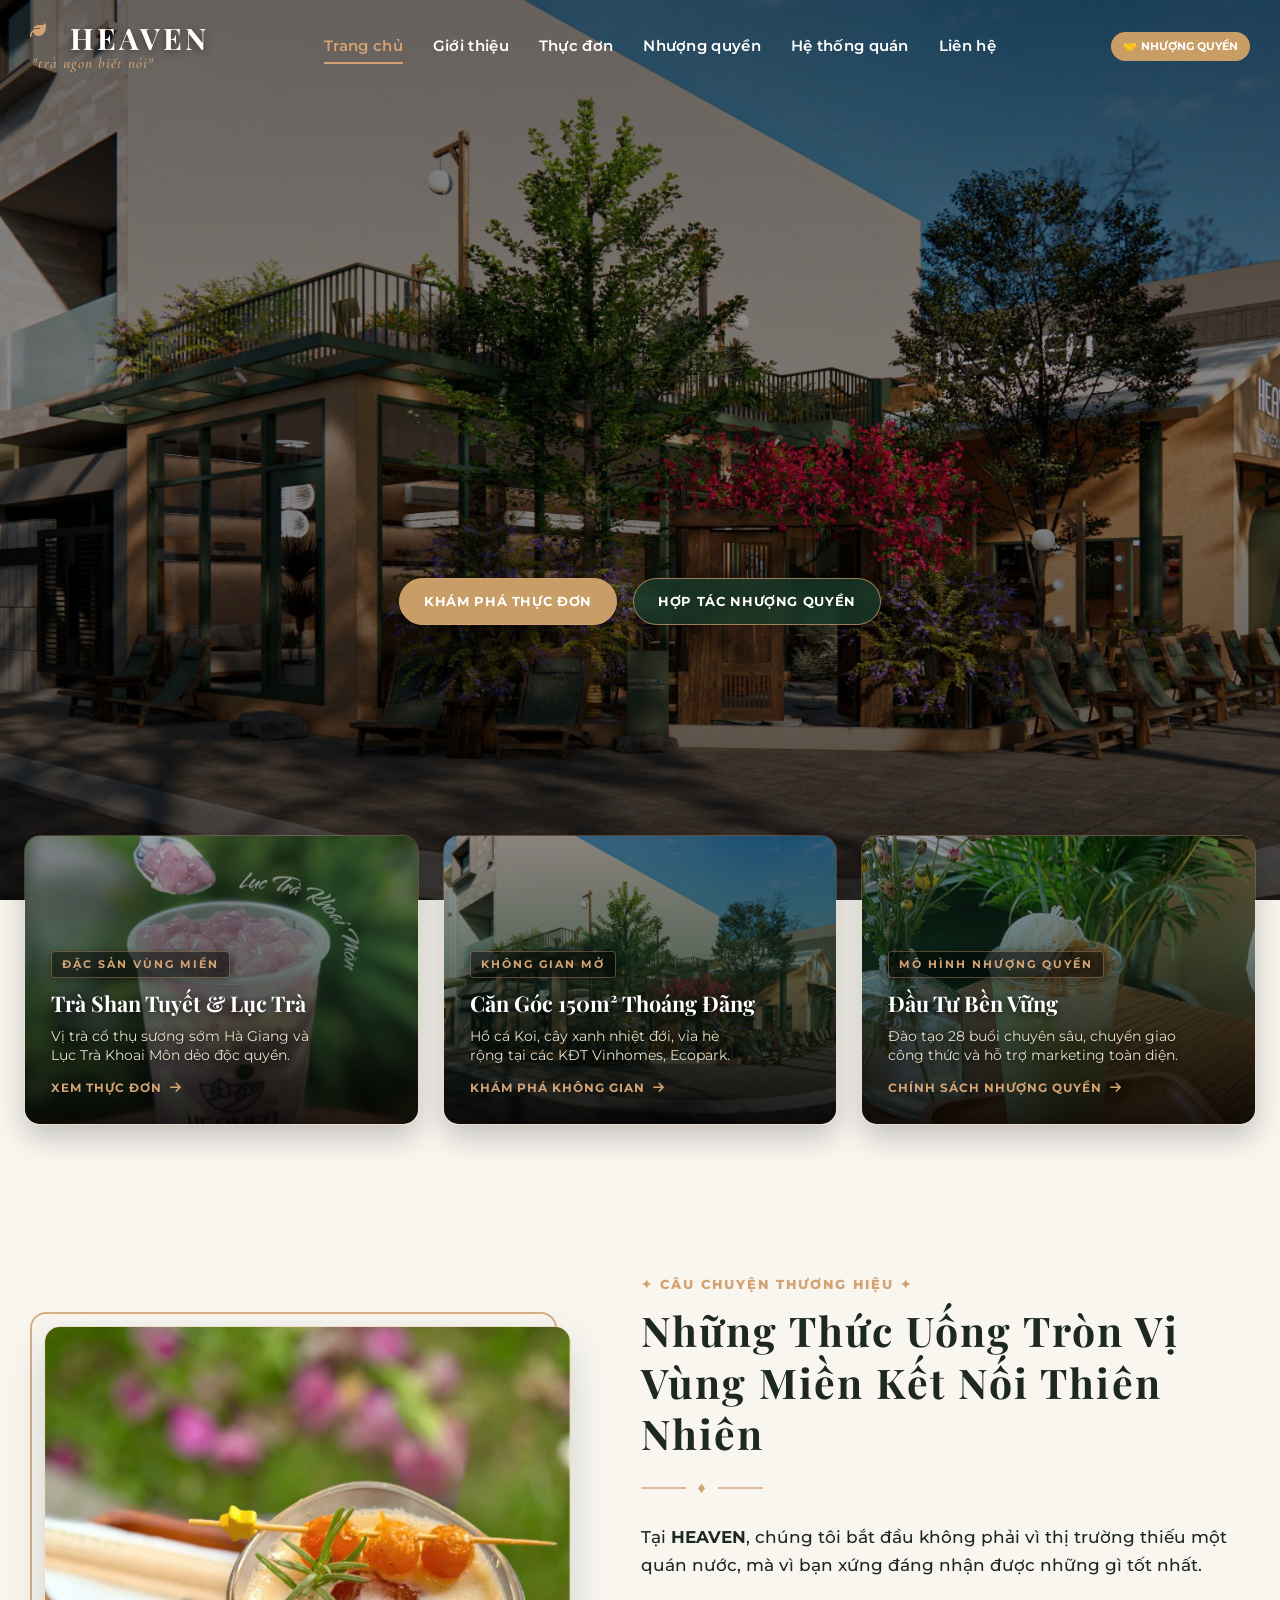
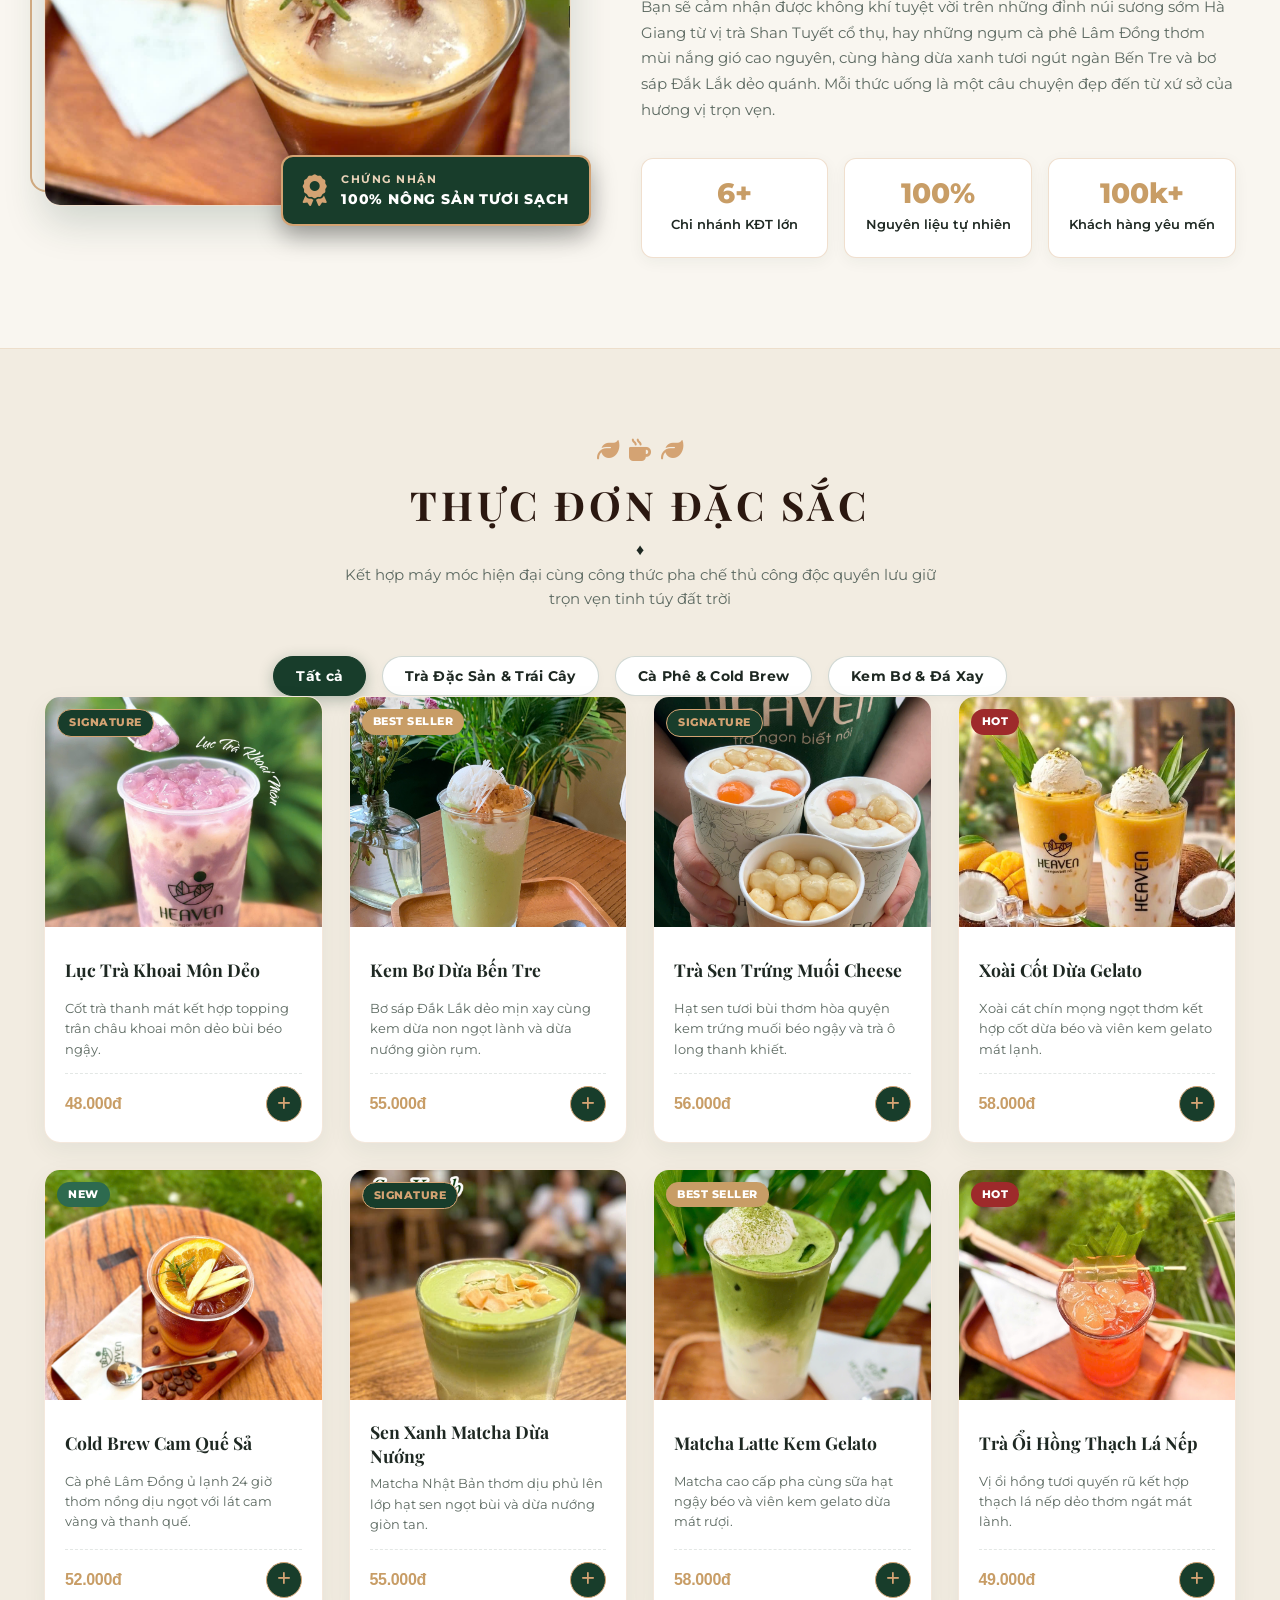
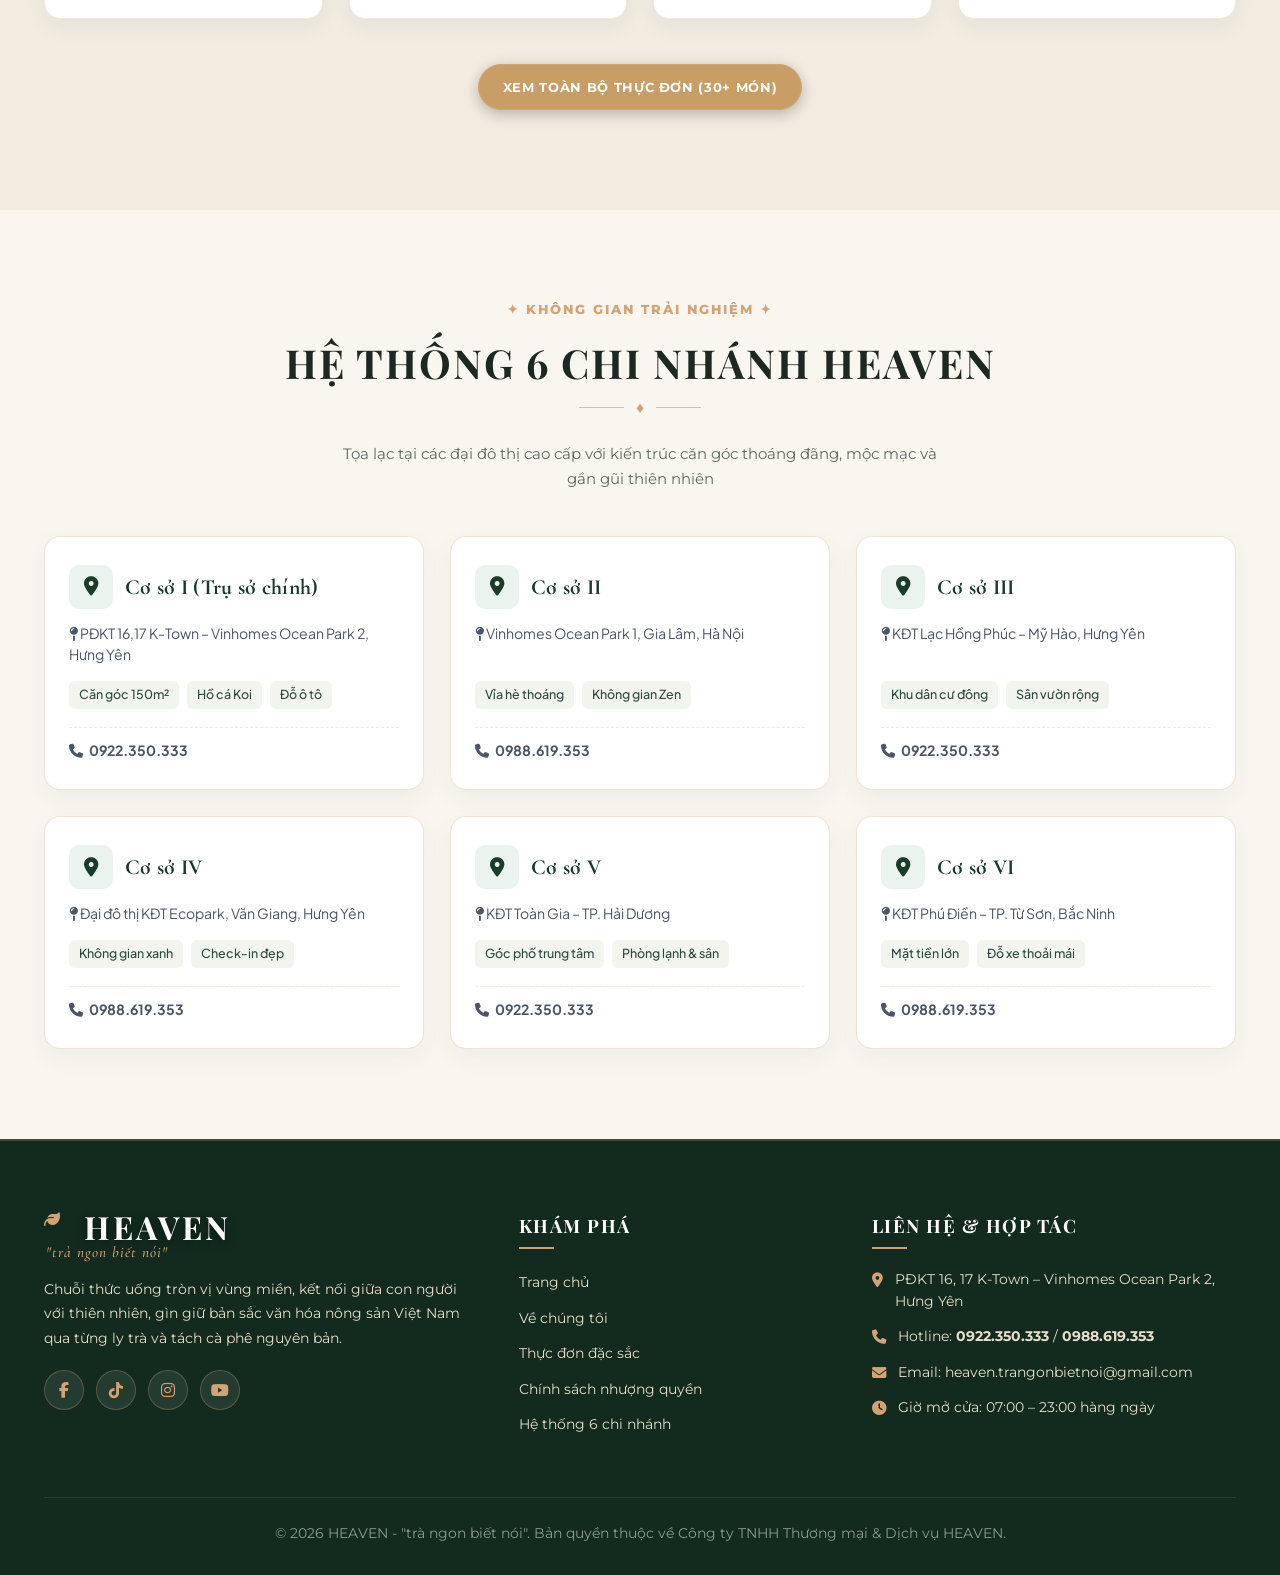
==== commit 59f3cb57: "style: update branch cards typography with Cormorant Garamond and Plus Jakarta Sans" ====
--- a/index.html
+++ b/index.html
@@ -389,7 +389,7 @@
                 <div class="branch-card">
                     <div class="branch-header">
                         <div class="branch-icon"><i class="fa-solid fa-location-dot"></i></div>
-                        <h3 class="branch-title" style="font-family: 'Montserrat', sans-serif !important; font-weight: 700 !important; color: #1E3932 !important; letter-spacing: 0.02em !important;">Cơ sở I (Trụ sở chính)</h3>
+                        <h3 class="branch-title">Cơ sở I (Trụ sở chính)</h3>
                     </div>
                     <p class="branch-address"><i class="fa-solid fa-map-pin"></i> PĐKT 16,17 K-Town – Vinhomes Ocean Park 2, Hưng Yên</p>
                     <div class="branch-features">
@@ -404,7 +404,7 @@
                 <div class="branch-card">
                     <div class="branch-header">
                         <div class="branch-icon"><i class="fa-solid fa-location-dot"></i></div>
-                        <h3 class="branch-title" style="font-family: 'Montserrat', sans-serif !important; font-weight: 700 !important; color: #1E3932 !important; letter-spacing: 0.02em !important;">Cơ sở II</h3>
+                        <h3 class="branch-title">Cơ sở II</h3>
                     </div>
                     <p class="branch-address"><i class="fa-solid fa-map-pin"></i> Vinhomes Ocean Park 1, Gia Lâm, Hà Nội</p>
                     <div class="branch-features">
@@ -418,7 +418,7 @@
                 <div class="branch-card">
                     <div class="branch-header">
                         <div class="branch-icon"><i class="fa-solid fa-location-dot"></i></div>
-                        <h3 class="branch-title" style="font-family: 'Montserrat', sans-serif !important; font-weight: 700 !important; color: #1E3932 !important; letter-spacing: 0.02em !important;">Cơ sở III</h3>
+                        <h3 class="branch-title">Cơ sở III</h3>
                     </div>
                     <p class="branch-address"><i class="fa-solid fa-map-pin"></i> KĐT Lạc Hồng Phúc – Mỹ Hào, Hưng Yên</p>
                     <div class="branch-features">
@@ -432,7 +432,7 @@
                 <div class="branch-card">
                     <div class="branch-header">
                         <div class="branch-icon"><i class="fa-solid fa-location-dot"></i></div>
-                        <h3 class="branch-title" style="font-family: 'Montserrat', sans-serif !important; font-weight: 700 !important; color: #1E3932 !important; letter-spacing: 0.02em !important;">Cơ sở IV</h3>
+                        <h3 class="branch-title">Cơ sở IV</h3>
                     </div>
                     <p class="branch-address"><i class="fa-solid fa-map-pin"></i> Đại đô thị KĐT Ecopark, Văn Giang, Hưng Yên</p>
                     <div class="branch-features">
@@ -446,7 +446,7 @@
                 <div class="branch-card">
                     <div class="branch-header">
                         <div class="branch-icon"><i class="fa-solid fa-location-dot"></i></div>
-                        <h3 class="branch-title" style="font-family: 'Montserrat', sans-serif !important; font-weight: 700 !important; color: #1E3932 !important; letter-spacing: 0.02em !important;">Cơ sở V</h3>
+                        <h3 class="branch-title">Cơ sở V</h3>
                     </div>
                     <p class="branch-address"><i class="fa-solid fa-map-pin"></i> KĐT Toàn Gia – TP. Hải Dương</p>
                     <div class="branch-features">
@@ -460,7 +460,7 @@
                 <div class="branch-card">
                     <div class="branch-header">
                         <div class="branch-icon"><i class="fa-solid fa-location-dot"></i></div>
-                        <h3 class="branch-title" style="font-family: 'Montserrat', sans-serif !important; font-weight: 700 !important; color: #1E3932 !important; letter-spacing: 0.02em !important;">Cơ sở VI</h3>
+                        <h3 class="branch-title">Cơ sở VI</h3>
                     </div>
                     <p class="branch-address"><i class="fa-solid fa-map-pin"></i> KĐT Phú Điền – TP. Từ Sơn, Bắc Ninh</p>
                     <div class="branch-features">
--- a/style.css
+++ b/style.css
@@ -1,3 +1,4 @@
+@import url('https://fonts.googleapis.com/css2?family=Cormorant+Garamond:wght@600;700&family=Plus+Jakarta+Sans:wght@400;500;600&display=swap');
 /* ==========================================================================
    HEAVEN - "trà ngon biết nói"
    Official Brand Design System & Stylesheet
@@ -2778,3 +2779,45 @@
         box-shadow: 0 4px 12px rgba(0, 0, 0, 0.3) !important;
     }
 }
+
+
+/* ==========================================================================
+   Branch Card Typography & Styling
+   ========================================================================== */
+
+/* 2. Tiêu đề các thẻ cơ sở (Cơ sở I, Cơ sở II, ...) */
+.branch-card h3,
+.branch-card .branch-title,
+.branch-card h4,
+.system-branch-card h3 {
+    font-family: 'Cormorant Garamond', serif !important;
+    font-size: 1.35rem !important;
+    font-weight: 700 !important;
+    color: #1b382b !important;
+    letter-spacing: 0.3px !important;
+}
+
+/* 3. Địa chỉ và số điện thoại chi tiết */
+.branch-card p,
+.branch-card .branch-address,
+.branch-card .branch-phone,
+.branch-card .branch-hotline,
+.branch-card span:not(.branch-tag) {
+    font-family: 'Plus Jakarta Sans', sans-serif !important;
+    font-size: 0.88rem !important;
+    color: #4a5568 !important;
+    line-height: 1.5;
+}
+
+/* 4. Các thẻ tag tiện ích (Hồ cá Koi, Đỗ ô tô, Căn góc...) */
+.branch-card .branch-tag,
+.branch-card .tag-item,
+.branch-card .badge {
+    font-family: 'Plus Jakarta Sans', sans-serif !important;
+    font-size: 0.78rem !important;
+    font-weight: 500 !important;
+    background-color: #f2f5ed !important;
+    color: #2d4a3e !important;
+    border-radius: 6px !important;
+    padding: 4px 10px !important;
+}
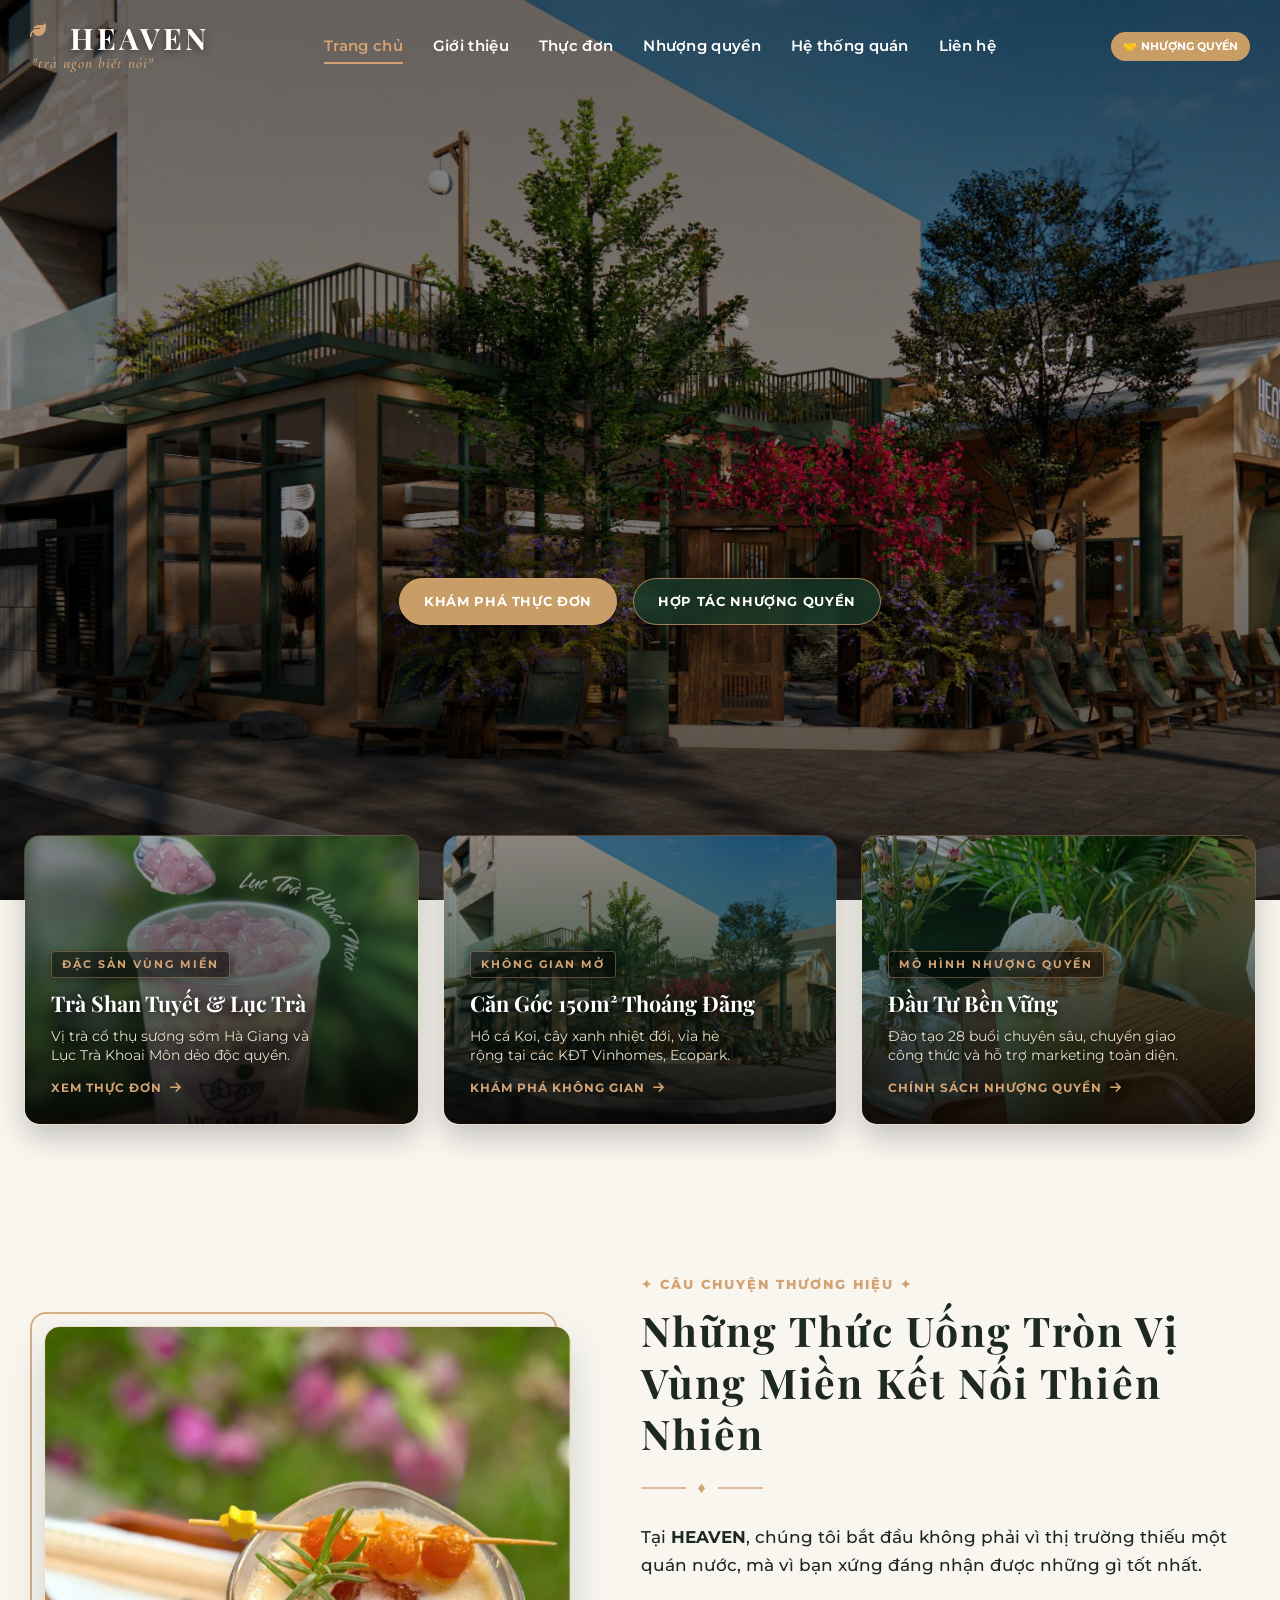
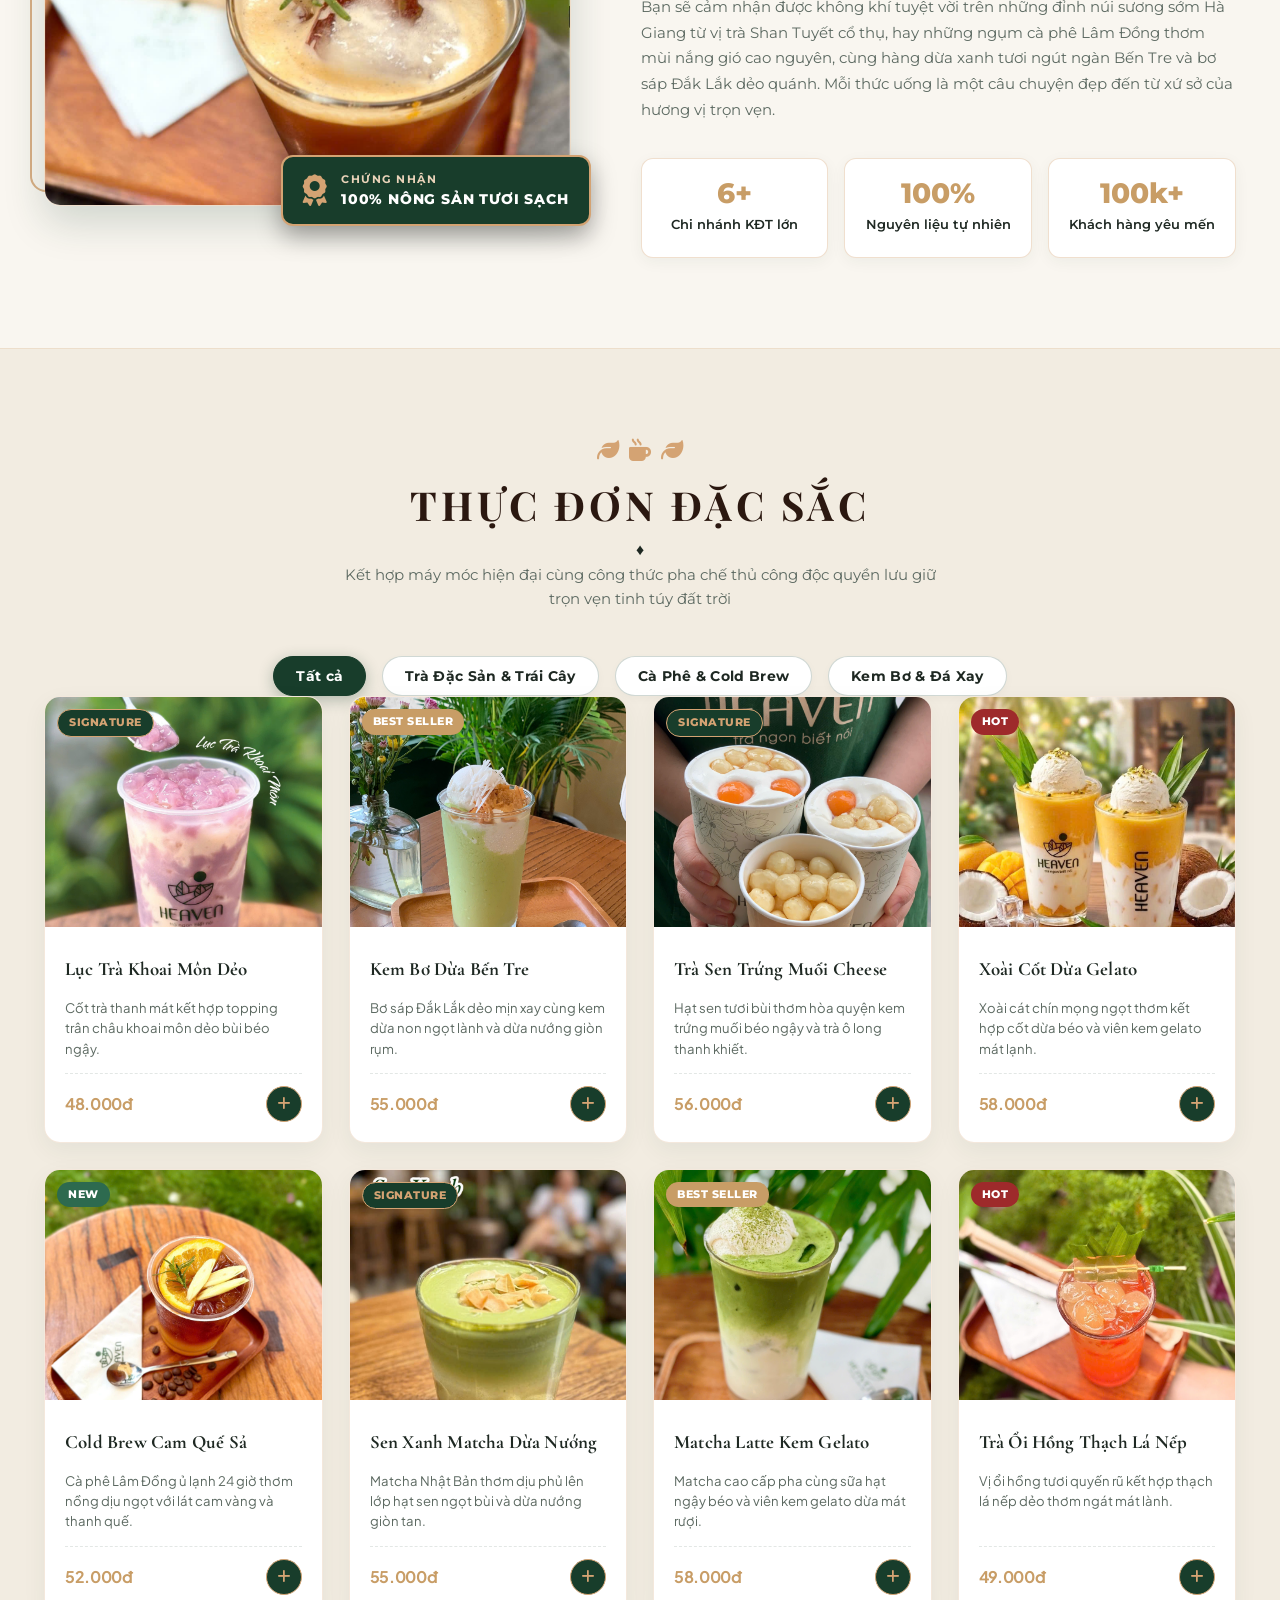
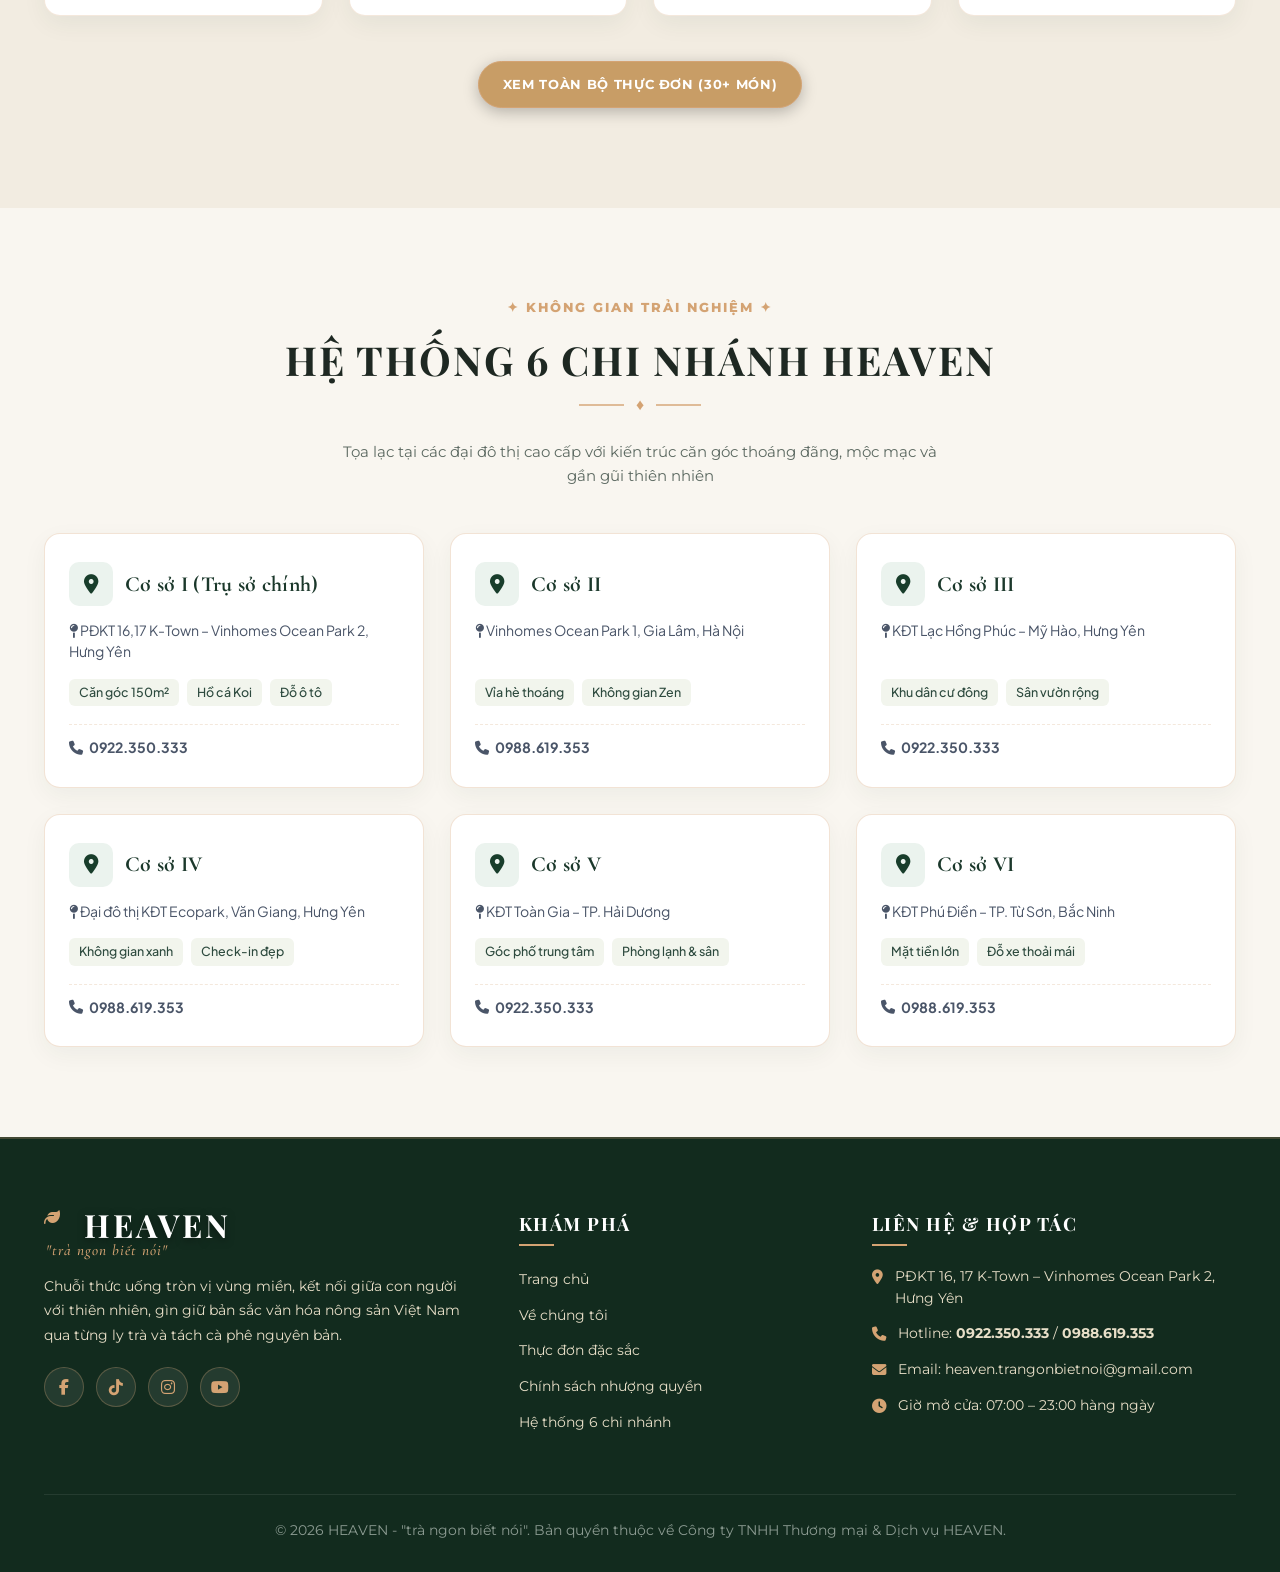
==== commit d540f959: "style: apply Cormorant Garamond to dish titles and Plus Jakarta Sans to prices and descriptions" ====
--- a/index.html
+++ b/index.html
@@ -249,7 +249,7 @@
                         <h4 class="dish-name">Lục Trà Khoai Môn Dẻo</h4>
                         <p class="dish-desc">Cốt trà thanh mát kết hợp topping trân châu khoai môn dẻo bùi béo ngậy.</p>
                         <div class="dish-bottom">
-                            <span class="dish-price" style="font-family: \'Montserrat\', sans-serif !important; font-weight: 700 !important; color: #C89D66 !important; font-variant-numeric: normal !important;">48.000đ</span>
+                            <span class="dish-price" style="font-family: 'Plus Jakarta Sans', sans-serif !important; font-weight: 700 !important; color: #C89D66 !important; font-variant-numeric: normal !important;">48.000đ</span>
                             <button class="btn-add-item" title="Chọn món" aria-label="Chọn món"><i class="fa-solid fa-plus"></i></button>
                         </div>
                     </div>
@@ -265,7 +265,7 @@
                         <h4 class="dish-name">Kem Bơ Dừa Bến Tre</h4>
                         <p class="dish-desc">Bơ sáp Đắk Lắk dẻo mịn xay cùng kem dừa non ngọt lành và dừa nướng giòn rụm.</p>
                         <div class="dish-bottom">
-                            <span class="dish-price" style="font-family: \'Montserrat\', sans-serif !important; font-weight: 700 !important; color: #C89D66 !important; font-variant-numeric: normal !important;">55.000đ</span>
+                            <span class="dish-price" style="font-family: 'Plus Jakarta Sans', sans-serif !important; font-weight: 700 !important; color: #C89D66 !important; font-variant-numeric: normal !important;">55.000đ</span>
                             <button class="btn-add-item" title="Chọn món" aria-label="Chọn món"><i class="fa-solid fa-plus"></i></button>
                         </div>
                     </div>
@@ -281,7 +281,7 @@
                         <h4 class="dish-name">Trà Sen Trứng Muối Cheese</h4>
                         <p class="dish-desc">Hạt sen tươi bùi thơm hòa quyện kem trứng muối béo ngậy và trà ô long thanh khiết.</p>
                         <div class="dish-bottom">
-                            <span class="dish-price" style="font-family: \'Montserrat\', sans-serif !important; font-weight: 700 !important; color: #C89D66 !important; font-variant-numeric: normal !important;">56.000đ</span>
+                            <span class="dish-price" style="font-family: 'Plus Jakarta Sans', sans-serif !important; font-weight: 700 !important; color: #C89D66 !important; font-variant-numeric: normal !important;">56.000đ</span>
                             <button class="btn-add-item" title="Chọn món" aria-label="Chọn món"><i class="fa-solid fa-plus"></i></button>
                         </div>
                     </div>
@@ -297,7 +297,7 @@
                         <h4 class="dish-name">Xoài Cốt Dừa Gelato</h4>
                         <p class="dish-desc">Xoài cát chín mọng ngọt thơm kết hợp cốt dừa béo và viên kem gelato mát lạnh.</p>
                         <div class="dish-bottom">
-                            <span class="dish-price" style="font-family: \'Montserrat\', sans-serif !important; font-weight: 700 !important; color: #C89D66 !important; font-variant-numeric: normal !important;">58.000đ</span>
+                            <span class="dish-price" style="font-family: 'Plus Jakarta Sans', sans-serif !important; font-weight: 700 !important; color: #C89D66 !important; font-variant-numeric: normal !important;">58.000đ</span>
                             <button class="btn-add-item" title="Chọn món" aria-label="Chọn món"><i class="fa-solid fa-plus"></i></button>
                         </div>
                     </div>
@@ -313,7 +313,7 @@
                         <h4 class="dish-name">Cold Brew Cam Quế Sả</h4>
                         <p class="dish-desc">Cà phê Lâm Đồng ủ lạnh 24 giờ thơm nồng dịu ngọt với lát cam vàng và thanh quế.</p>
                         <div class="dish-bottom">
-                            <span class="dish-price" style="font-family: \'Montserrat\', sans-serif !important; font-weight: 700 !important; color: #C89D66 !important; font-variant-numeric: normal !important;">52.000đ</span>
+                            <span class="dish-price" style="font-family: 'Plus Jakarta Sans', sans-serif !important; font-weight: 700 !important; color: #C89D66 !important; font-variant-numeric: normal !important;">52.000đ</span>
                             <button class="btn-add-item" title="Chọn món" aria-label="Chọn món"><i class="fa-solid fa-plus"></i></button>
                         </div>
                     </div>
@@ -329,7 +329,7 @@
                         <h4 class="dish-name">Sen Xanh Matcha Dừa Nướng</h4>
                         <p class="dish-desc">Matcha Nhật Bản thơm dịu phủ lên lớp hạt sen ngọt bùi và dừa nướng giòn tan.</p>
                         <div class="dish-bottom">
-                            <span class="dish-price" style="font-family: \'Montserrat\', sans-serif !important; font-weight: 700 !important; color: #C89D66 !important; font-variant-numeric: normal !important;">55.000đ</span>
+                            <span class="dish-price" style="font-family: 'Plus Jakarta Sans', sans-serif !important; font-weight: 700 !important; color: #C89D66 !important; font-variant-numeric: normal !important;">55.000đ</span>
                             <button class="btn-add-item" title="Chọn món" aria-label="Chọn món"><i class="fa-solid fa-plus"></i></button>
                         </div>
                     </div>
@@ -345,7 +345,7 @@
                         <h4 class="dish-name">Matcha Latte Kem Gelato</h4>
                         <p class="dish-desc">Matcha cao cấp pha cùng sữa hạt ngậy béo và viên kem gelato dừa mát rượi.</p>
                         <div class="dish-bottom">
-                            <span class="dish-price" style="font-family: \'Montserrat\', sans-serif !important; font-weight: 700 !important; color: #C89D66 !important; font-variant-numeric: normal !important;">58.000đ</span>
+                            <span class="dish-price" style="font-family: 'Plus Jakarta Sans', sans-serif !important; font-weight: 700 !important; color: #C89D66 !important; font-variant-numeric: normal !important;">58.000đ</span>
                             <button class="btn-add-item" title="Chọn món" aria-label="Chọn món"><i class="fa-solid fa-plus"></i></button>
                         </div>
                     </div>
@@ -361,7 +361,7 @@
                         <h4 class="dish-name">Trà Ổi Hồng Thạch Lá Nếp</h4>
                         <p class="dish-desc">Vị ổi hồng tươi quyến rũ kết hợp thạch lá nếp dẻo thơm ngát mát lành.</p>
                         <div class="dish-bottom">
-                            <span class="dish-price" style="font-family: \'Montserrat\', sans-serif !important; font-weight: 700 !important; color: #C89D66 !important; font-variant-numeric: normal !important;">49.000đ</span>
+                            <span class="dish-price" style="font-family: 'Plus Jakarta Sans', sans-serif !important; font-weight: 700 !important; color: #C89D66 !important; font-variant-numeric: normal !important;">49.000đ</span>
                             <button class="btn-add-item" title="Chọn món" aria-label="Chọn món"><i class="fa-solid fa-plus"></i></button>
                         </div>
                     </div>
--- a/style.css
+++ b/style.css
@@ -2821,3 +2821,49 @@
     border-radius: 6px !important;
     padding: 4px 10px !important;
 }
+
+
+/* ==========================================================================
+   Menu Cards Typography (Dish Title, Description, Price)
+   ========================================================================== */
+
+/* Tiêu đề tên món nước: Cormorant Garamond đậm */
+.dish-name,
+.catalog-dish-name,
+.menu-card h4,
+.menu-card h3,
+.catalog-item-card h3,
+.catalog-item-card h4 {
+    font-family: 'Cormorant Garamond', serif !important;
+    font-weight: 700 !important;
+    font-size: 1.18rem !important;
+    color: #1E2822 !important;
+    letter-spacing: 0.2px !important;
+}
+
+/* Phần mô tả món: Plus Jakarta Sans */
+.dish-desc,
+.catalog-dish-desc,
+.menu-card p,
+.catalog-item-card p {
+    font-family: 'Plus Jakarta Sans', sans-serif !important;
+    font-size: 0.82rem !important;
+    color: #5C6961 !important;
+    font-weight: 400 !important;
+    line-height: 1.55 !important;
+}
+
+/* Phần giá tiền: Plus Jakarta Sans */
+.dish-price,
+.catalog-price,
+.price,
+[class*="price"],
+.text-price {
+    font-family: 'Plus Jakarta Sans', sans-serif !important;
+    font-weight: 700 !important;
+    color: #C89D66 !important;
+    font-variant-numeric: normal !important;
+    letter-spacing: -0.02em !important;
+    display: inline-flex !important;
+    align-items: baseline !important;
+}
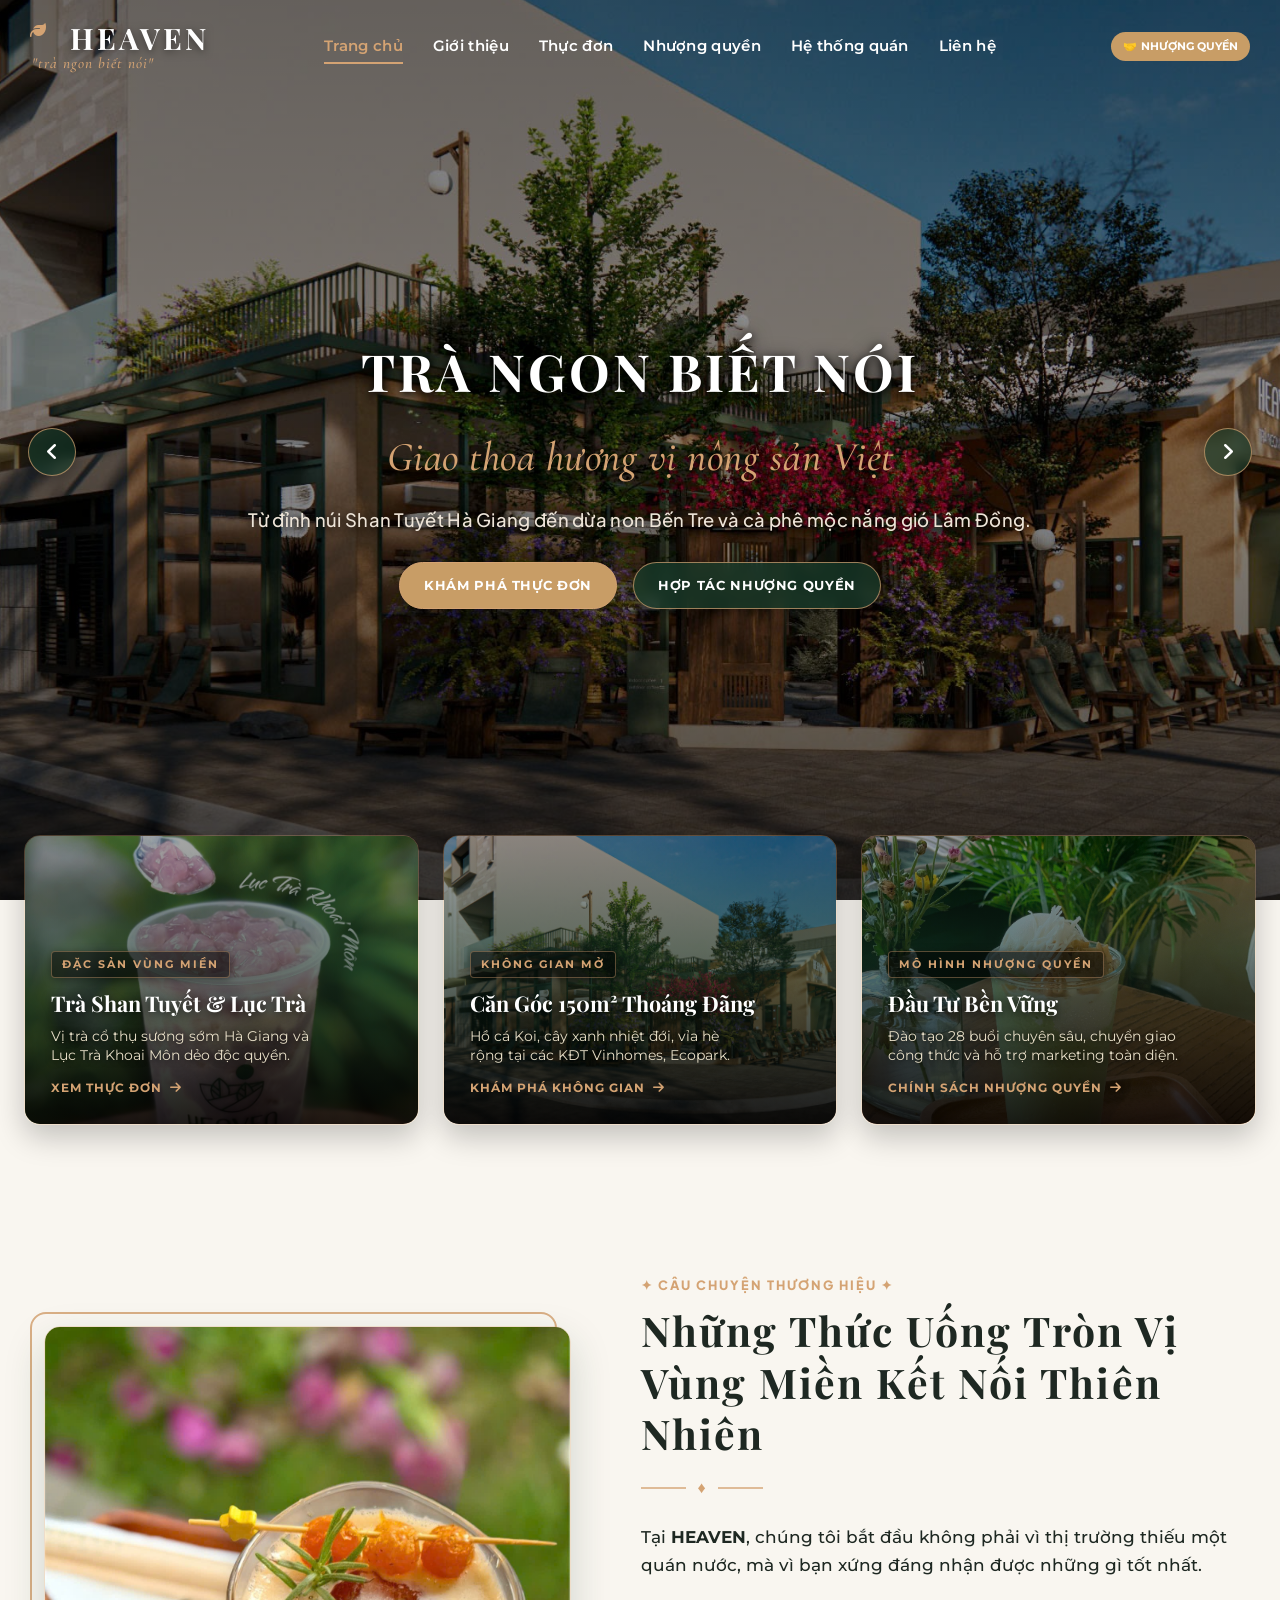
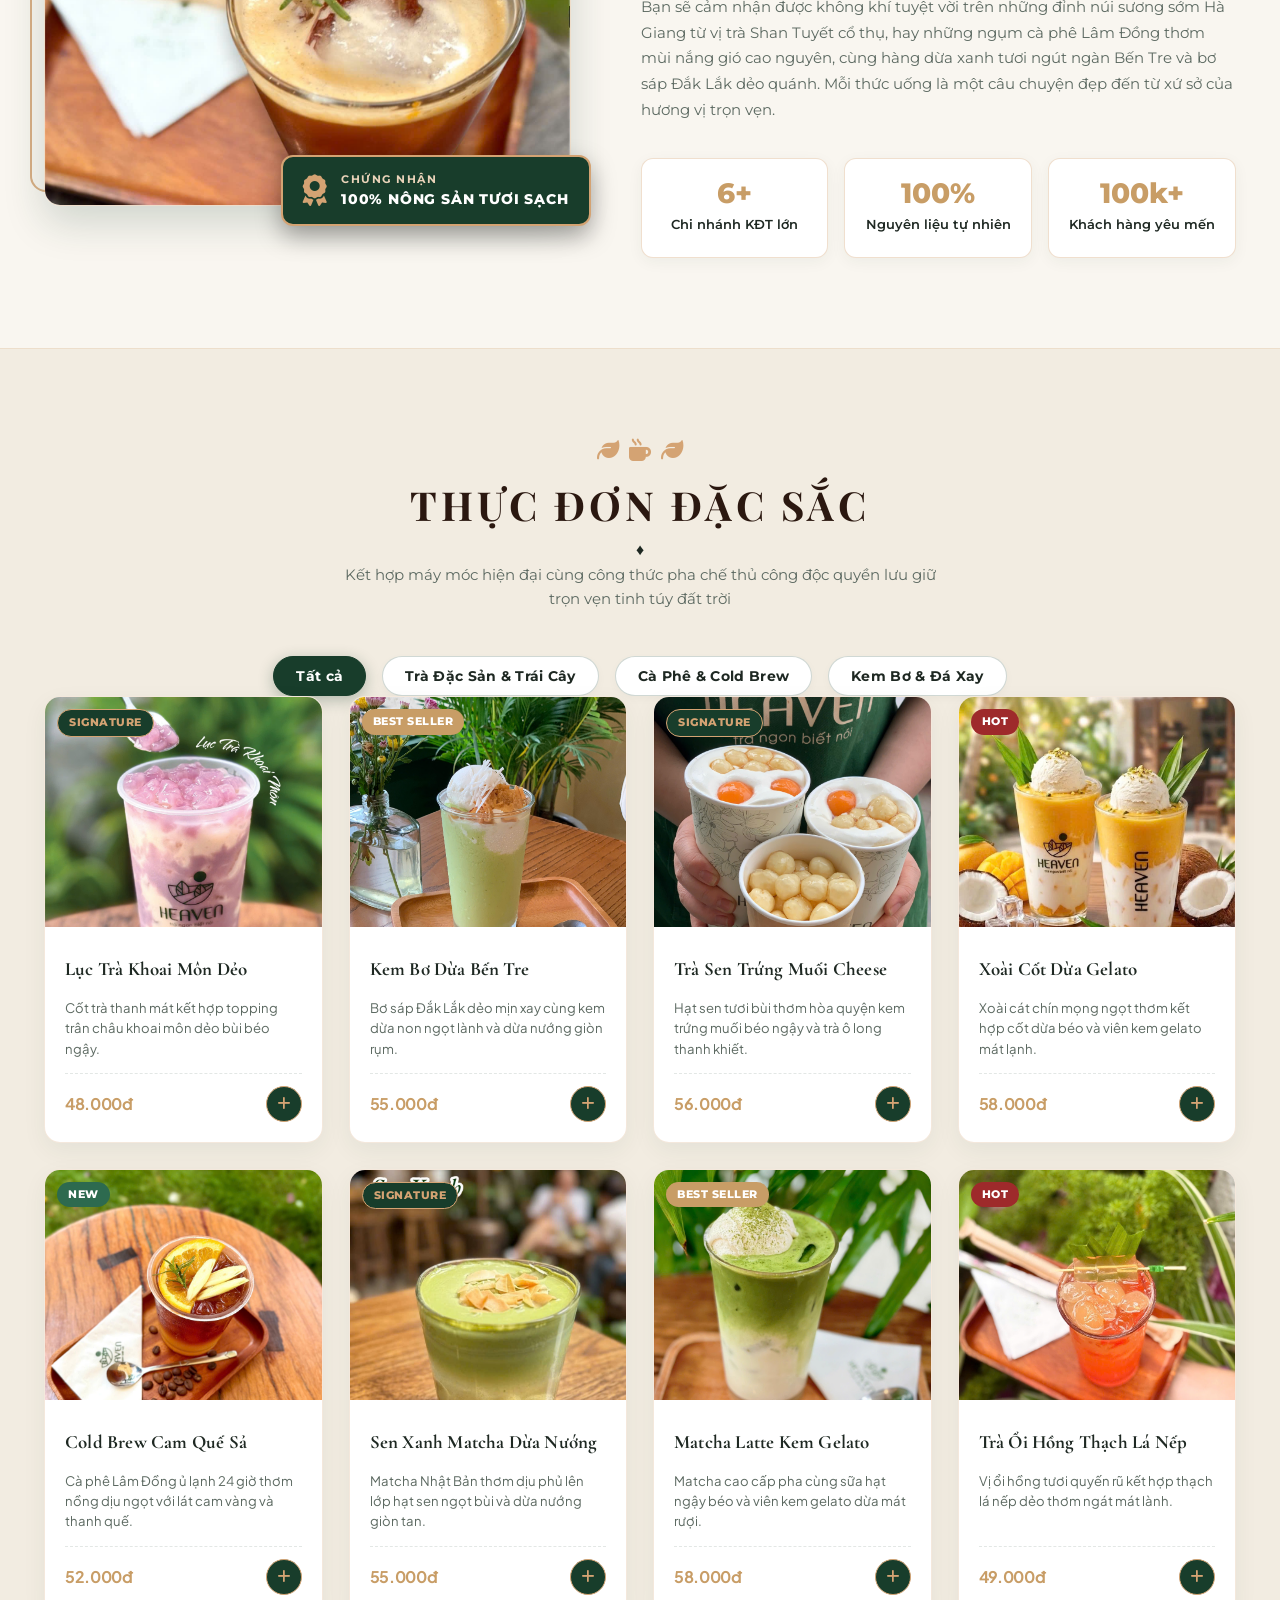
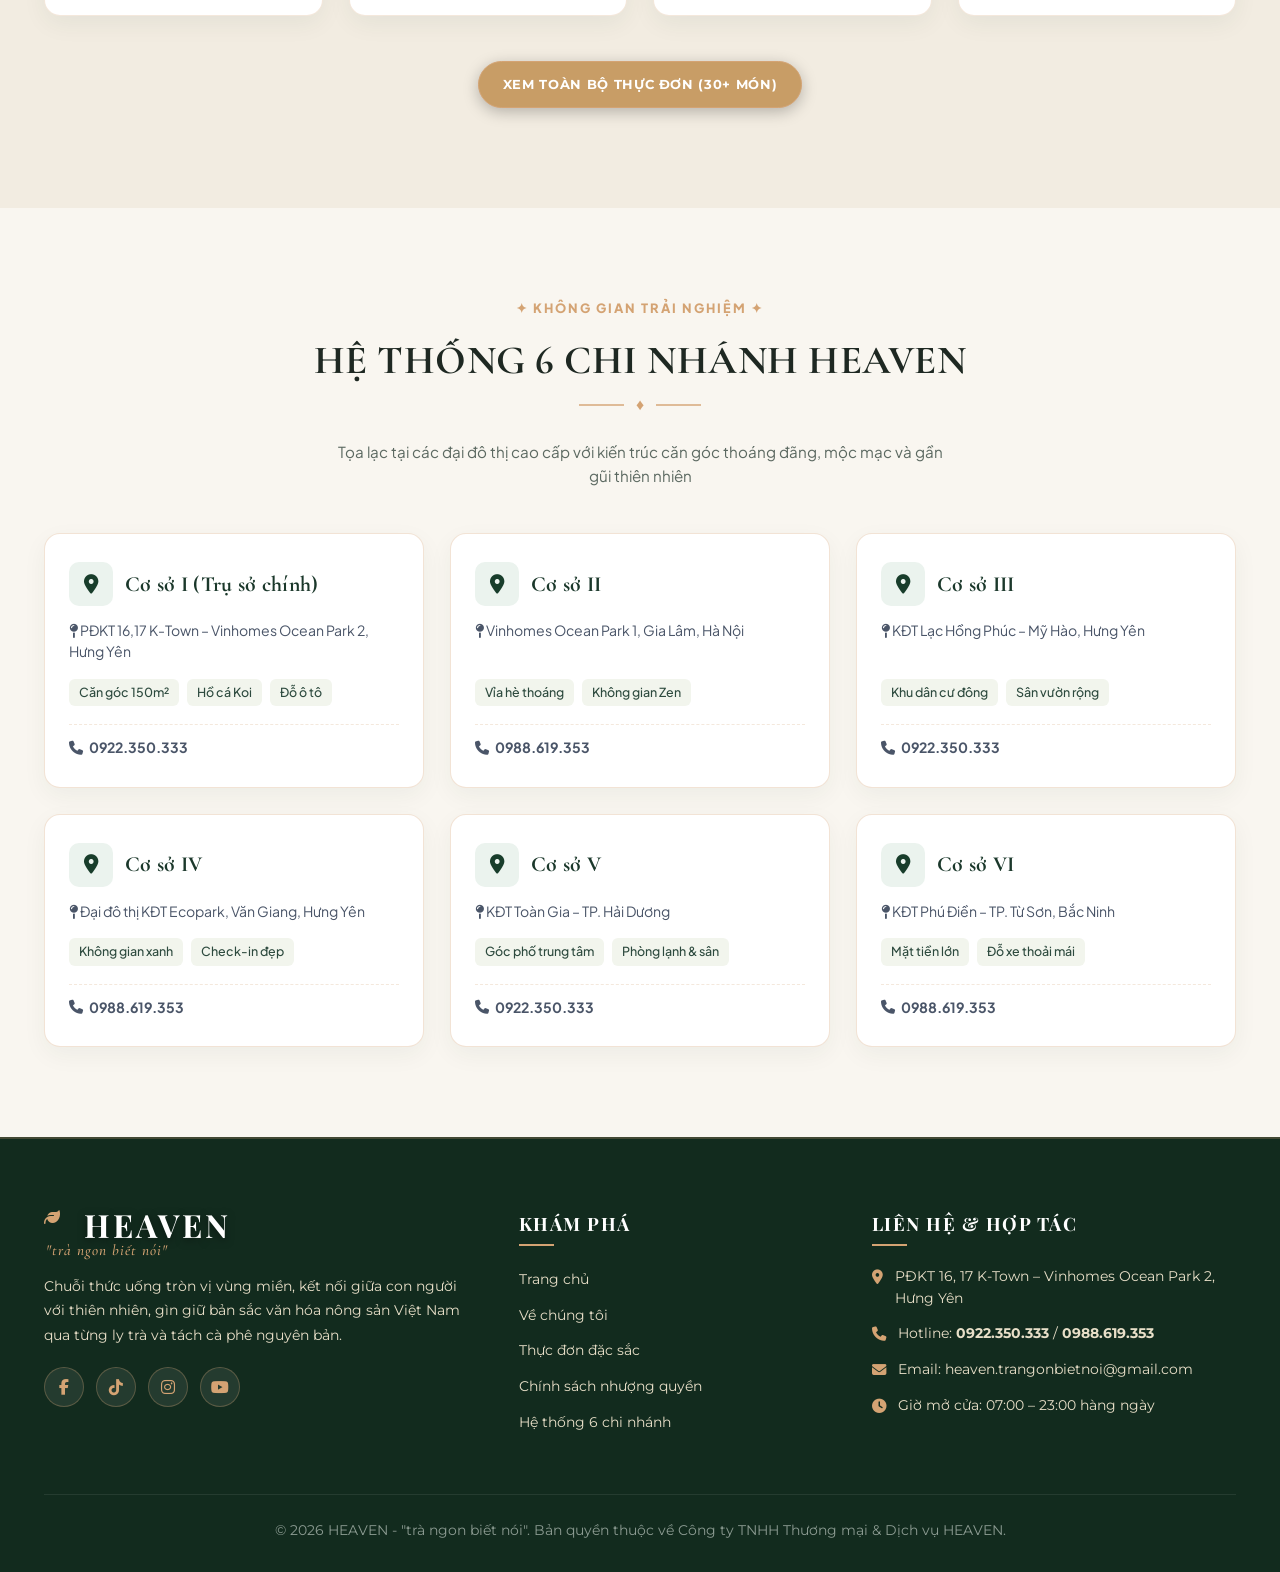
==== commit e120cebf: "feat: restore hero slider navigation arrows on both sides" ====
--- a/index.html
+++ b/index.html
@@ -108,10 +108,10 @@
             </div>
 
             <!-- Navigation Buttons -->
-            <div class="swiper-button-prev hero-nav-btn" style="display: none !important;">
+            <div class="swiper-button-prev hero-nav-btn">
                 <i class="fa-solid fa-angle-left"></i>
             </div>
-            <div class="swiper-button-next hero-nav-btn" style="display: none !important;">
+            <div class="swiper-button-next hero-nav-btn">
                 <i class="fa-solid fa-angle-right"></i>
             </div>
 
--- a/style.css
+++ b/style.css
@@ -366,63 +366,7 @@
     z-index: 1;
 }
 
-.hero-content {
-    position: relative;
-    z-index: 2;
-    max-width: 1080px;
-    width: 100%;
-    padding: 0 24px;
-    margin-top: 40px;
-    text-wrap: balance;
-    user-select: none;
-}
-
-.hero-line-1 {
-    font-family: var(--font-heading);
-    font-size: clamp(1.65rem, 3.8vw, 3.2rem);
-    font-weight: 800;
-    color: var(--color-white);
-    text-transform: uppercase;
-    letter-spacing: clamp(1px, 0.2vw, 3px);
-    margin-bottom: 12px;
-    text-shadow: 0 4px 20px rgba(0, 0, 0, 0.9), 0 2px 8px rgba(0, 0, 0, 0.95);
-    text-wrap: balance;
-    max-width: 100%;
-    opacity: 0;
-    transform: translateY(30px);
-    transition: opacity 0.9s cubic-bezier(0.16, 1, 0.3, 1) 0.3s, transform 0.9s cubic-bezier(0.16, 1, 0.3, 1) 0.3s;
-}
-
-.hero-line-2 {
-    font-family: var(--font-soft);
-    font-size: clamp(1.6rem, 3.2vw, 2.6rem);
-    font-style: italic;
-    font-weight: 600;
-    color: var(--color-gold);
-    margin-bottom: 14px;
-    letter-spacing: 0.5px;
-    text-shadow: 0 3px 15px rgba(0, 0, 0, 0.85);
-    text-wrap: balance;
-    max-width: 100%;
-    opacity: 0;
-    transform: translateY(30px);
-    transition: opacity 0.9s cubic-bezier(0.16, 1, 0.3, 1) 0.5s, transform 0.9s cubic-bezier(0.16, 1, 0.3, 1) 0.5s;
-}
-
-.hero-line-3 {
-    font-family: var(--font-body);
-    font-size: clamp(0.95rem, 1.8vw, 1.15rem);
-    font-weight: 500;
-    color: #E8DFC8;
-    max-width: 820px;
-    margin: 0 auto 34px;
-    letter-spacing: 0.3px;
-    text-shadow: 0 2px 10px rgba(0, 0, 0, 0.9);
-    text-wrap: balance;
-    opacity: 0;
-    transform: translateY(30px);
-    transition: opacity 0.9s cubic-bezier(0.16, 1, 0.3, 1) 0.7s, transform 0.9s cubic-bezier(0.16, 1, 0.3, 1) 0.7s;
-}
+
 
 .hero-actions {
     display: flex !important;
@@ -1706,34 +1650,11 @@
     border: 1px solid var(--color-gold);
 }
 
-.pricing-title {
-    font-family: var(--font-serif);
-    font-size: 1.35rem;
-    font-weight: 700;
-    color: var(--color-primary-green);
-    margin-bottom: 12px;
-}
-
-.pricing-fee {
-    font-family: 'Montserrat', sans-serif !important;
-    font-size: 2.2rem;
-    font-weight: 800 !important;
-    color: #C89D66 !important;
-    font-variant-numeric: normal !important;
-    letter-spacing: -0.02em !important;
-    margin-bottom: 20px;
-    line-height: 1;
-    display: flex;
-    align-items: baseline;
-    gap: 6px;
-}
-
-.pricing-fee span {
-    font-family: 'Montserrat', sans-serif !important;
-    font-weight: 500 !important;
-    font-size: 14px !important;
-    color: #6B7280 !important;
-}
+
+
+
+
+
 
 .pricing-features-list {
     margin-bottom: 30px;
@@ -1752,48 +1673,7 @@
     color: var(--color-sage);
 }
 
-/* 10 Steps Process */
-.process-10-grid {
-    display: grid;
-    grid-template-columns: repeat(5, 1fr);
-    gap: 16px;
-    margin-top: 40px;
-}
-
-.process-10-card {
-    background: #FFFFFF;
-    border: 1px solid rgba(212, 163, 115, 0.3);
-    border-radius: 12px;
-    padding: 24px 16px;
-    text-align: center;
-    box-shadow: 0 4px 15px rgba(24, 61, 43, 0.04);
-}
-
-.process-10-num {
-    display: inline-block;
-    font-family: 'Montserrat', sans-serif !important;
-    font-size: 1.25rem;
-    font-weight: 700 !important;
-    color: #C89D66 !important;
-    font-variant-numeric: normal !important;
-    margin-bottom: 8px;
-}
-
-.process-10-card h4 {
-    font-family: 'Montserrat', sans-serif !important;
-    font-size: 16px !important;
-    font-weight: 700 !important;
-    color: #1E3932 !important;
-    letter-spacing: -0.01em !important;
-    margin-bottom: 6px;
-    line-height: 1.4;
-}
-
-.process-10-card p {
-    font-size: 0.8rem;
-    color: var(--color-text-muted);
-    line-height: 1.4;
-}
+
 
 /* Footer */
 .site-footer {
@@ -1918,9 +1798,7 @@
         grid-template-columns: repeat(2, 1fr);
     }
 
-    .process-10-grid {
-        grid-template-columns: repeat(3, 1fr);
-    }
+    
 
     .branches-grid {
         grid-template-columns: repeat(2, 1fr);
@@ -2003,9 +1881,7 @@
         padding: 35px 20px;
     }
 
-    .process-10-grid {
-        grid-template-columns: 1fr 1fr;
-    }
+    
 }
 
 @media (max-width: 580px) {
@@ -2061,9 +1937,7 @@
         gap: 10px;
     }
 
-    .process-10-grid {
-        grid-template-columns: 1fr;
-    }
+    
 }
 
 /* ==========================================================================
@@ -2867,3 +2741,476 @@
     display: inline-flex !important;
     align-items: baseline !important;
 }
+
+
+/* ==========================================================================
+   Standardized Franchise Page Typography
+   ========================================================================== */
+
+/* 1. Tiêu đề chính h1, h2, section main title */
+.franchise-benefits-section h2,
+.franchise-pricing-section h2,
+.franchise-process-section h2,
+.page-header-title,
+.section-main-title,
+.reservation-title {
+    font-family: 'Cormorant Garamond', serif !important;
+    font-weight: 700 !important;
+    letter-spacing: 0.5px !important;
+}
+
+/* 2. Tiêu đề 8 thẻ đặc quyền & Tiêu đề các bước triển khai */
+.benefit-card h3 {
+    font-family: 'Cormorant Garamond', serif !important;
+    font-weight: 700 !important;
+    font-size: 1.25rem !important;
+    color: #1E3932 !important;
+    letter-spacing: 0.2px !important;
+    margin-bottom: 10px !important;
+}
+
+
+
+
+
+/* 3. Toàn bộ mô tả, gói chi phí, bảng dự toán và con số: Plus Jakarta Sans */
+.benefit-card p,
+.process-10-card p,
+.section-sub-desc,
+.section-tag,
+.cost-estimate-card,
+.cost-table,
+.cost-table th,
+.cost-table td,
+.pricing-features-list,
+.pricing-features-list li,
+.pricing-badge,
+.franchise-benefits-section p,
+.franchise-pricing-section p,
+.franchise-process-section p,
+.reservation-card p,
+.reservation-card label,
+.reservation-card input,
+.reservation-card select,
+.reservation-card textarea,
+.reservation-card button {
+    font-family: 'Plus Jakarta Sans', sans-serif !important;
+}
+
+
+
+
+
+
+
+
+
+
+.pricing-fee {
+    font-family: 'Plus Jakarta Sans', sans-serif !important;
+    font-size: 2.25rem !important;
+    font-weight: 800 !important;
+    color: #C0904D !important;
+    font-variant-numeric: normal !important;
+    letter-spacing: -0.025em !important;
+    margin-bottom: 20px !important;
+    line-height: 1 !important;
+    display: flex !important;
+    align-items: baseline !important;
+    gap: 8px !important;
+}
+
+.pricing-fee span {
+    font-family: 'Plus Jakarta Sans', sans-serif !important;
+    font-weight: 500 !important;
+    font-size: 14px !important;
+    color: #6B7280 !important;
+}
+
+
+/* Pricing Cards Header & Layout */
+.pricing-header-block {
+    text-align: center;
+    border-bottom: 1px solid #EAEFE9;
+    padding-bottom: 22px;
+    margin-bottom: 22px;
+}
+
+
+
+.pricing-fee {
+    font-family: 'Plus Jakarta Sans', sans-serif !important;
+    font-size: 2.2rem !important;
+    font-weight: 800 !important;
+    color: #C59B27 !important;
+    font-variant-numeric: normal !important;
+    letter-spacing: -0.025em !important;
+    display: flex !important;
+    flex-direction: column !important;
+    align-items: center !important;
+    justify-content: center !important;
+    line-height: 1.1 !important;
+    gap: 4px !important;
+    text-align: center !important;
+}
+
+.pricing-fee .pricing-period {
+    font-family: 'Plus Jakarta Sans', sans-serif !important;
+    font-weight: 500 !important;
+    font-size: 0.85rem !important;
+    color: #8C9A8E !important;
+    margin-top: 4px !important;
+    letter-spacing: 0.5px !important;
+}
+
+
+/* ==========================================================================
+   Premium Pricing Cards Styling
+   ========================================================================== */
+.pricing-grid {
+    display: grid;
+    grid-template-columns: repeat(2, 1fr);
+    gap: 30px;
+    max-width: 950px;
+    margin: 0 auto;
+    align-items: stretch;
+}
+
+.pricing-card {
+    background: #FFFFFF;
+    border: 1px solid rgba(212, 163, 115, 0.35);
+    border-radius: 20px;
+    padding: 40px 32px;
+    box-shadow: 0 10px 30px rgba(0, 0, 0, 0.04);
+    transition: var(--transition-smooth);
+    position: relative;
+    display: flex;
+    flex-direction: column;
+    justify-content: space-between;
+}
+
+.pricing-card.featured {
+    border: 2px solid #1B382B !important;
+    border-radius: 20px;
+    background: linear-gradient(180deg, #FFFFFF 0%, #F5F9F6 100%);
+    box-shadow: 0 16px 45px rgba(27, 56, 43, 0.14) !important;
+}
+
+.pricing-badge {
+    position: absolute;
+    top: -14px;
+    right: 30px;
+    background: #1B382B;
+    color: var(--color-gold);
+    font-family: 'Plus Jakarta Sans', sans-serif !important;
+    font-size: 0.72rem;
+    font-weight: 800;
+    letter-spacing: 1.5px;
+    padding: 5px 16px;
+    border-radius: 20px;
+    border: 1px solid var(--color-gold);
+    box-shadow: 0 4px 12px rgba(27, 56, 43, 0.2);
+}
+
+.pricing-header-block {
+    text-align: center;
+    border-bottom: 1px solid #EAEFE9;
+    padding-bottom: 24px;
+    margin-bottom: 24px;
+}
+
+
+
+.pricing-fee {
+    font-family: 'Plus Jakarta Sans', sans-serif !important;
+    font-size: 2.2rem !important;
+    font-weight: 800 !important;
+    color: #C0904D !important;
+    font-variant-numeric: normal !important;
+    letter-spacing: -0.025em !important;
+    display: flex !important;
+    flex-direction: column !important;
+    align-items: center !important;
+    justify-content: center !important;
+    line-height: 1.1 !important;
+    gap: 6px !important;
+    text-align: center !important;
+}
+
+.pricing-fee .pricing-period {
+    font-family: 'Plus Jakarta Sans', sans-serif !important;
+    font-weight: 500 !important;
+    font-size: 0.85rem !important;
+    color: #8C9A8E !important;
+    letter-spacing: 0.5px !important;
+}
+
+.pricing-features-list {
+    list-style: none;
+    margin-bottom: 30px;
+    display: flex;
+    flex-direction: column;
+    gap: 14px;
+}
+
+.pricing-features-list li {
+    font-size: 0.92rem;
+    color: var(--color-text-dark);
+    display: flex;
+    align-items: flex-start;
+    gap: 12px;
+    line-height: 1.5;
+}
+
+.pricing-features-list li i {
+    color: #1B382B !important;
+    font-size: 1rem;
+    margin-top: 3px;
+    flex-shrink: 0;
+}
+
+
+/* 10 Steps Process */
+.process-10-grid {
+    display: grid;
+    grid-template-columns: repeat(5, 1fr);
+    gap: 16px;
+    margin-top: 40px;
+}
+
+.process-10-card {
+    background: #FFFFFF;
+    border: 1px solid rgba(212, 163, 115, 0.3);
+    border-radius: 14px;
+    padding: 24px 10px;
+    text-align: center;
+    box-shadow: 0 4px 15px rgba(24, 61, 43, 0.04);
+    display: flex;
+    flex-direction: column;
+    justify-content: flex-start;
+    transition: var(--transition-smooth);
+}
+
+.process-10-card:hover {
+    transform: translateY(-4px);
+    box-shadow: 0 10px 25px rgba(24, 61, 43, 0.08);
+    border-color: var(--color-sand-gold);
+}
+
+.process-10-num {
+    display: inline-block;
+    font-family: 'Plus Jakarta Sans', sans-serif !important;
+    font-size: 1.25rem !important;
+    font-weight: 700 !important;
+    color: #C89D66 !important;
+    font-variant-numeric: normal !important;
+    margin-bottom: 8px !important;
+}
+
+.process-10-card h4 {
+    font-family: 'Cormorant Garamond', serif !important;
+    font-size: 1.15rem !important;
+    font-weight: 700 !important;
+    color: #1B382B !important;
+    margin-bottom: 8px !important;
+    line-height: 1.25 !important;
+    text-wrap: balance !important;
+    letter-spacing: 0.1px !important;
+}
+
+.process-10-card p {
+    font-family: 'Plus Jakarta Sans', sans-serif !important;
+    font-size: 0.82rem !important;
+    color: #5C6961 !important;
+    line-height: 1.5 !important;
+}
+
+
+/* Emergency Fix for Pricing & Process Cards */
+
+
+.pricing-fee {
+    margin: 10px 0 4px 0 !important;
+    text-align: center !important;
+    display: block !important;
+}
+
+.pricing-amount,
+.pricing-fee .pricing-amount {
+    font-family: 'Plus Jakarta Sans', sans-serif !important;
+    font-size: 2.2rem !important;
+    font-weight: 800 !important;
+    color: #C59B27 !important;
+    line-height: 1.2 !important;
+    display: block !important;
+    text-align: center !important;
+    font-variant-numeric: normal !important;
+    letter-spacing: -0.02em !important;
+}
+
+.pricing-period,
+.pricing-fee .pricing-period {
+    font-family: 'Plus Jakarta Sans', sans-serif !important;
+    font-size: 0.85rem !important;
+    font-weight: 500 !important;
+    color: #8C9A8E !important;
+    display: block !important;
+    text-align: center !important;
+    margin-top: 2px !important;
+}
+
+.process-10-card h4 {
+    font-family: 'Cormorant Garamond', serif !important;
+    font-size: 1.15rem !important;
+    font-weight: 700 !important;
+    color: #1B382B !important;
+    margin-bottom: 8px !important;
+    line-height: 1.25 !important;
+    text-wrap: balance !important;
+    letter-spacing: 0.1px !important;
+}
+
+
+.pricing-title {
+    font-family: 'Cormorant Garamond', serif !important;
+    font-size: 1.35rem !important;
+    font-weight: 700 !important;
+    text-transform: none !important;
+    color: #1B382B !important;
+    letter-spacing: 0.2px !important;
+    line-height: 1.3 !important;
+    margin-bottom: 12px !important;
+    text-align: center !important;
+}
+
+
+/* ==========================================================================
+   Hero Banner Content & Typography (Restored & Guaranteed Visibility)
+   ========================================================================== */
+.hero-content {
+    position: relative;
+    z-index: 2;
+    max-width: 1080px;
+    width: 100%;
+    padding: 0 24px;
+    margin-top: 40px;
+    text-align: center;
+    user-select: none;
+}
+
+.hero-line-1 {
+    font-family: 'Playfair Display', serif !important;
+    font-size: clamp(1.8rem, 4vw, 3.4rem) !important;
+    font-weight: 700 !important;
+    color: #FFFFFF !important;
+    text-transform: uppercase !important;
+    letter-spacing: clamp(1.5px, 0.3vw, 3px) !important;
+    margin-bottom: 12px !important;
+    text-shadow: 0 4px 20px rgba(0, 0, 0, 0.9), 0 2px 8px rgba(0, 0, 0, 0.95) !important;
+    text-wrap: balance !important;
+    max-width: 100% !important;
+    opacity: 1 !important;
+    transform: none !important;
+    display: block !important;
+}
+
+.hero-line-2 {
+    font-family: 'Cormorant Garamond', serif !important;
+    font-size: clamp(1.5rem, 3.2vw, 2.6rem) !important;
+    font-style: italic !important;
+    font-weight: 500 !important;
+    color: #D4A373 !important;
+    margin-bottom: 14px !important;
+    letter-spacing: 0.5px !important;
+    text-shadow: 0 3px 15px rgba(0, 0, 0, 0.9) !important;
+    text-wrap: balance !important;
+    max-width: 100% !important;
+    opacity: 1 !important;
+    transform: none !important;
+    display: block !important;
+}
+
+.hero-line-3 {
+    font-family: 'Plus Jakarta Sans', sans-serif !important;
+    font-size: clamp(0.92rem, 1.8vw, 1.15rem) !important;
+    font-weight: 500 !important;
+    color: #EDE4D8 !important;
+    max-width: 820px !important;
+    margin: 0 auto 28px !important;
+    letter-spacing: 0.3px !important;
+    text-shadow: 0 2px 10px rgba(0, 0, 0, 0.95) !important;
+    text-wrap: balance !important;
+    opacity: 1 !important;
+    transform: none !important;
+    display: block !important;
+}
+
+.swiper-slide-active .hero-line-1,
+.swiper-slide-active .hero-line-2,
+.swiper-slide-active .hero-line-3,
+.swiper-slide-active .hero-actions {
+    opacity: 1 !important;
+    transform: none !important;
+}
+
+
+/* ==========================================================================
+   Hero Navigation Arrows (Enhanced & Visible)
+   ========================================================================== */
+.hero-nav-btn {
+    width: 48px !important;
+    height: 48px !important;
+    background: rgba(24, 61, 43, 0.65) !important;
+    border: 1.5px solid rgba(212, 163, 115, 0.7) !important;
+    border-radius: 50% !important;
+    color: #FFFFFF !important;
+    display: flex !important;
+    align-items: center !important;
+    justify-content: center !important;
+    backdrop-filter: blur(6px) !important;
+    -webkit-backdrop-filter: blur(6px) !important;
+    box-shadow: 0 4px 15px rgba(0, 0, 0, 0.3) !important;
+    cursor: pointer !important;
+    transition: all 0.3s cubic-bezier(0.16, 1, 0.3, 1) !important;
+    z-index: 20 !important;
+}
+
+.hero-nav-btn::after {
+    display: none !important;
+}
+
+.hero-nav-btn i {
+    font-size: 1.25rem !important;
+    color: #FFFFFF !important;
+    transition: transform 0.2s ease !important;
+}
+
+.swiper-button-prev.hero-nav-btn {
+    left: 28px !important;
+}
+
+.swiper-button-next.hero-nav-btn {
+    right: 28px !important;
+}
+
+.hero-nav-btn:hover {
+    background: #C89D66 !important;
+    border-color: #D4A373 !important;
+    color: #FFFFFF !important;
+    transform: scale(1.1) !important;
+    box-shadow: 0 6px 20px rgba(200, 157, 102, 0.5) !important;
+}
+
+@media (max-width: 768px) {
+    .hero-nav-btn {
+        width: 38px !important;
+        height: 38px !important;
+        opacity: 0.85 !important;
+    }
+    .swiper-button-prev.hero-nav-btn {
+        left: 10px !important;
+    }
+    .swiper-button-next.hero-nav-btn {
+        right: 10px !important;
+    }
+}
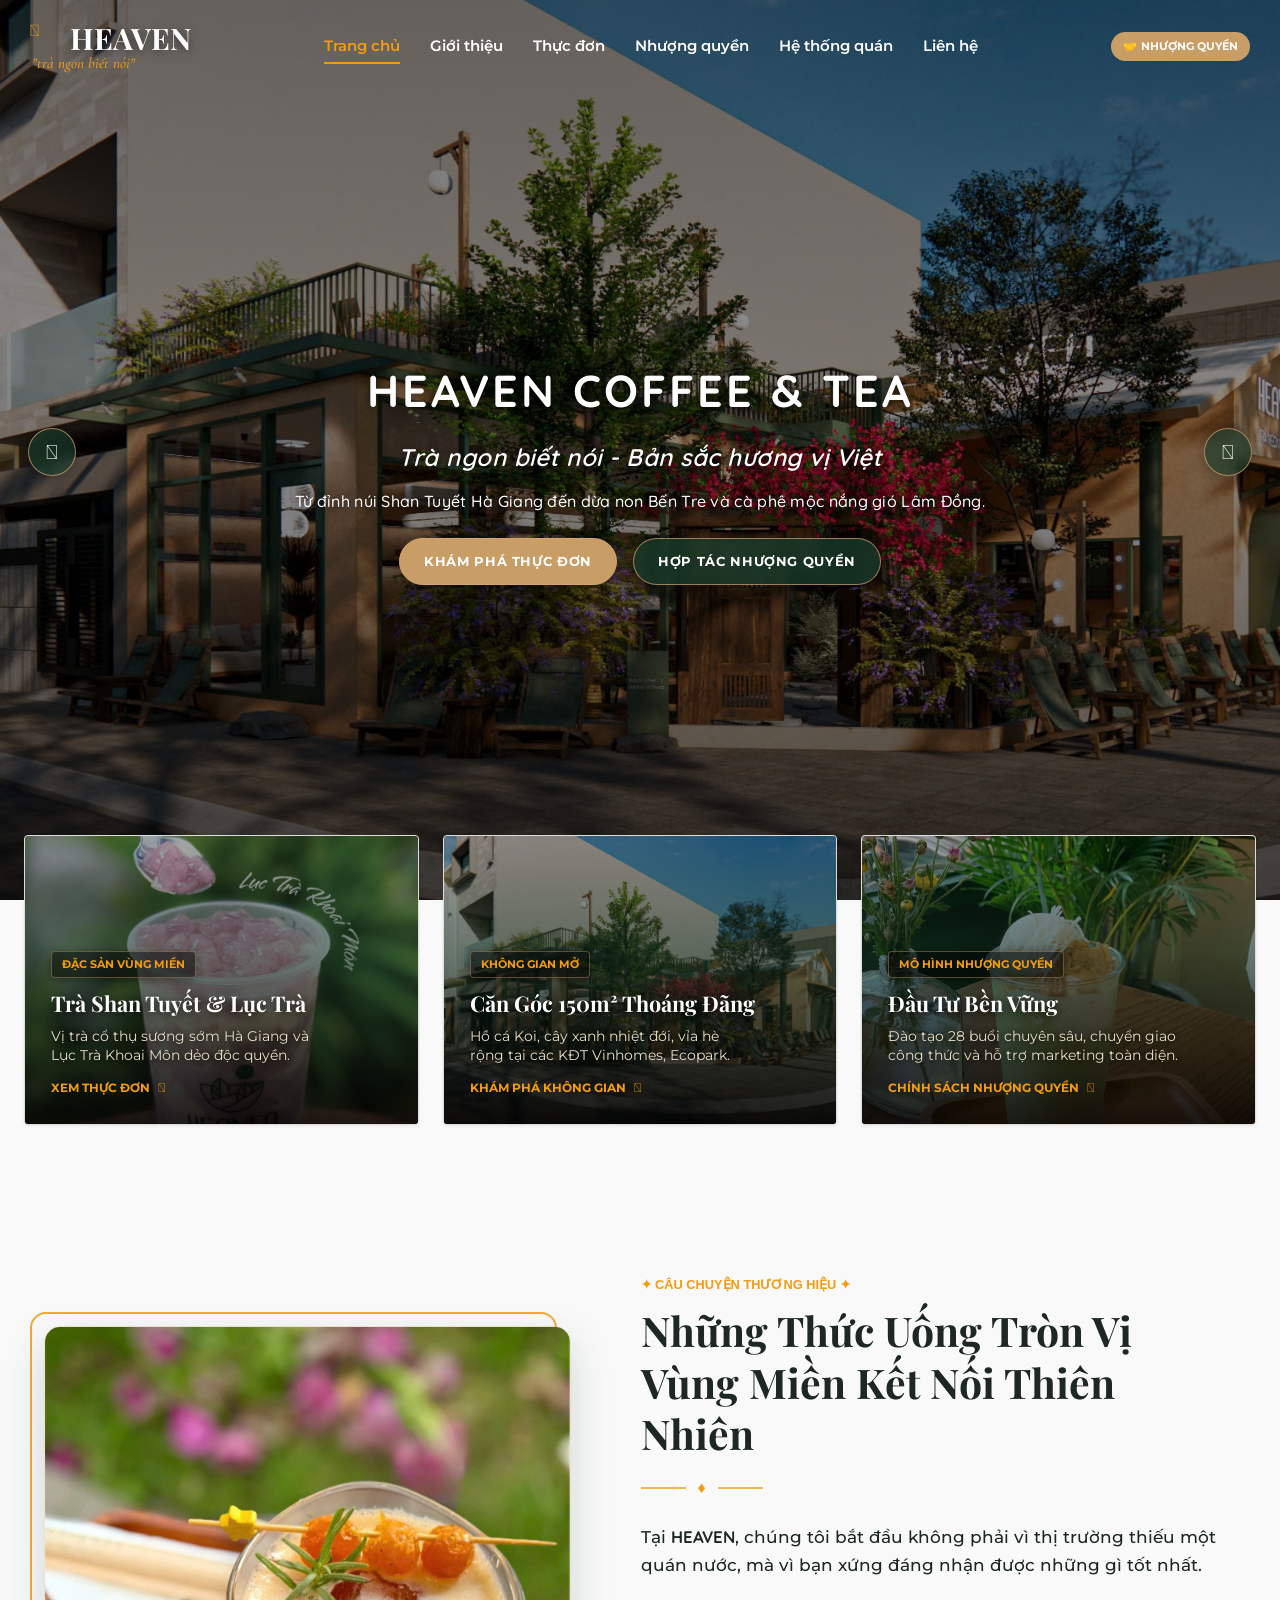
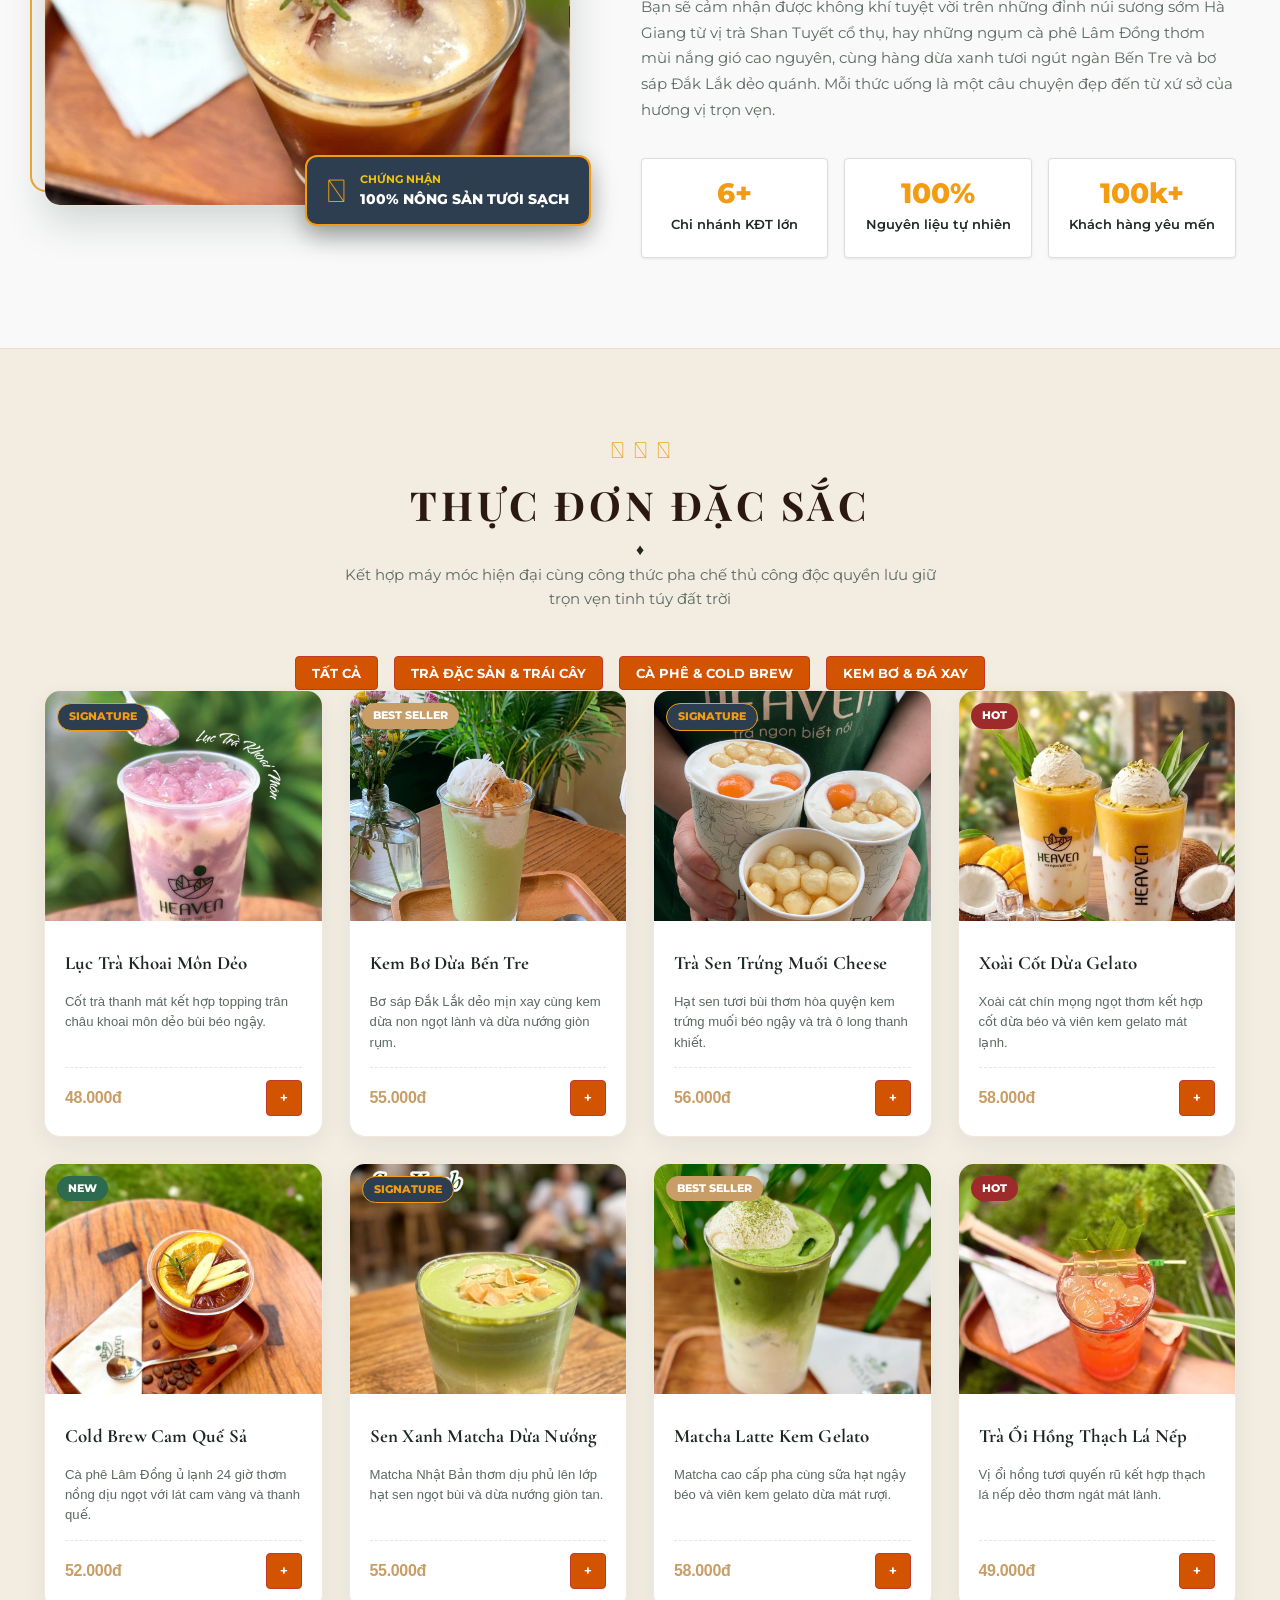
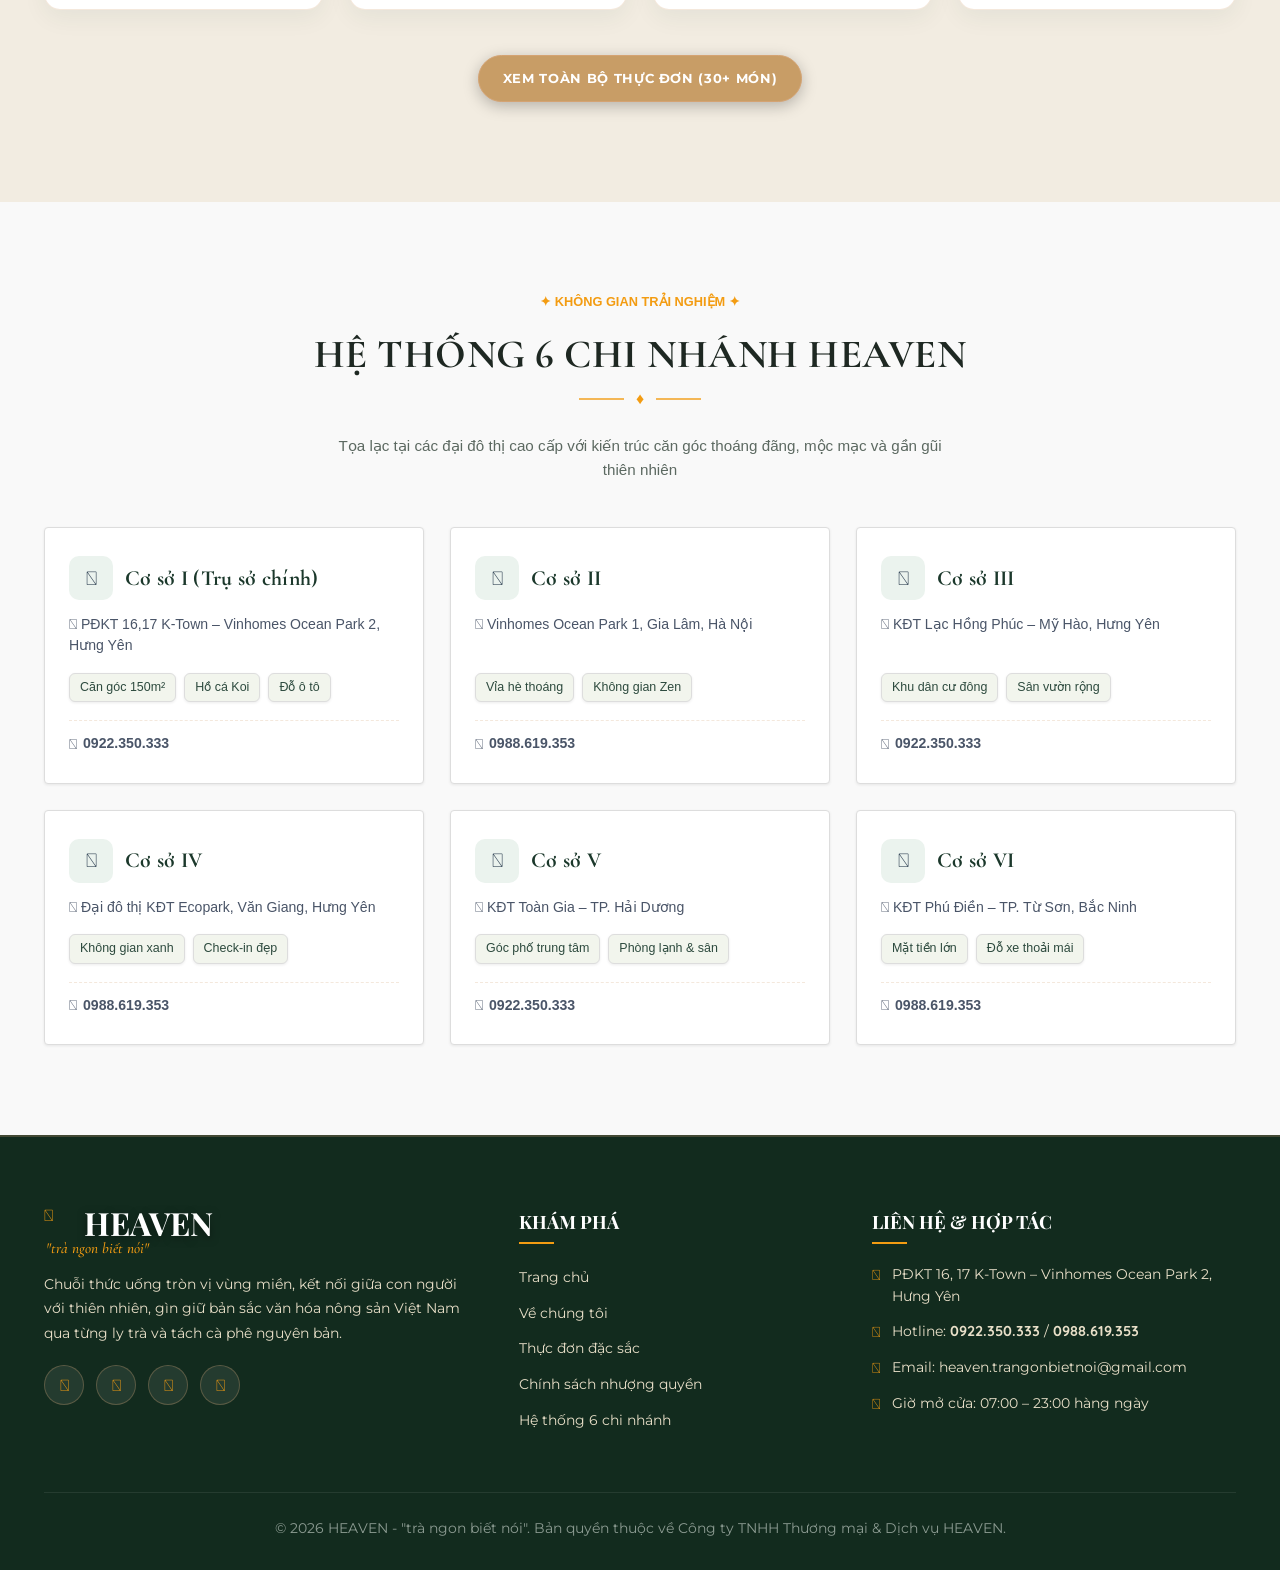
==== commit e2e7c7fe: "fix: restore hero banner title HEAVEN COFFEE & TEA with Quicksand and text shadow" ====
--- a/index.html
+++ b/index.html
@@ -65,10 +65,10 @@
                 <div class="swiper-slide">
                     <div class="slide-bg" style="background-image: url('assets/image20.png');"></div>
                     <div class="hero-overlay"></div>
-                    <div class="hero-content">
-                        <h1 class="hero-line-1">TRÀ NGON BIẾT NÓI</h1>
-                        <p class="hero-line-2">Giao thoa hương vị nông sản Việt</p>
-                        <p class="hero-line-3">Từ đỉnh núi Shan Tuyết Hà Giang đến dừa non Bến Tre và cà phê mộc nắng gió Lâm Đồng.</p>
+                                        <div class="hero-content">
+                        <h1 class="hero-line-1" style="font-family: 'Quicksand', sans-serif !important; font-size: 2.8rem !important; font-weight: 700 !important; color: #FFFFFF !important; text-shadow: 0 2px 8px rgba(0,0,0,0.6) !important; text-transform: uppercase !important; margin-bottom: 12px !important; text-align: center !important;">HEAVEN COFFEE &amp; TEA</h1>
+                        <p class="hero-line-2" style="font-family: 'Quicksand', sans-serif !important; font-size: 1.5rem !important; font-weight: 600 !important; color: #FFFFFF !important; text-shadow: 0 2px 8px rgba(0,0,0,0.6) !important; margin-bottom: 12px !important; text-align: center !important;">Trà ngon biết nói - Bản sắc hương vị Việt</p>
+                        <p class="hero-line-3" style="font-family: 'Quicksand', sans-serif !important; font-size: 1rem !important; font-weight: 500 !important; color: #FFFFFF !important; text-shadow: 0 2px 8px rgba(0,0,0,0.6) !important; max-width: 800px !important; margin: 0 auto 24px !important; text-align: center !important;">Từ đỉnh núi Shan Tuyết Hà Giang đến dừa non Bến Tre và cà phê mộc nắng gió Lâm Đồng.</p>
                         <div class="hero-actions" style="display: flex !important; gap: 16px !important; justify-content: center !important; align-items: center !important; flex-wrap: wrap !important; margin-top: 24px !important; width: 100% !important;">
                             <a href="menu.html" class="btn-hero-primary" style="display: inline-flex !important; align-items: center !important; justify-content: center !important; white-space: nowrap !important; padding: 12px 24px !important; border-radius: 9999px !important; font-family: 'Montserrat', sans-serif !important; font-weight: 700 !important; font-size: 13px !important; letter-spacing: 0.05em !important; text-transform: uppercase !important; background-color: #C89D66 !important; color: #FFFFFF !important; border: 1.5px solid #D4A373 !important; text-decoration: none !important; box-shadow: 0 4px 15px rgba(0, 0, 0, 0.25) !important;">KHÁM PHÁ THỰC ĐƠN</a>
                             <a href="franchise.html" class="btn-hero-secondary" style="display: inline-flex !important; align-items: center !important; justify-content: center !important; white-space: nowrap !important; padding: 12px 24px !important; border-radius: 9999px !important; font-family: 'Montserrat', sans-serif !important; font-weight: 700 !important; font-size: 13px !important; letter-spacing: 0.05em !important; text-transform: uppercase !important; background: rgba(24, 61, 43, 0.75) !important; color: #FFFFFF !important; border: 1.5px solid rgba(212, 163, 115, 0.7) !important; backdrop-filter: blur(6px) !important; text-decoration: none !important; box-shadow: 0 4px 15px rgba(0, 0, 0, 0.25) !important;">HỢP TÁC NHƯỢNG QUYỀN</a>
@@ -80,10 +80,10 @@
                 <div class="swiper-slide">
                     <div class="slide-bg" style="background-image: url('assets/image1.png');"></div>
                     <div class="hero-overlay"></div>
-                    <div class="hero-content">
-                        <h1 class="hero-line-1">KHÔNG GIAN ZEN & MỘC</h1>
-                        <p class="hero-line-2">Mặt bằng căn góc 150m² thoáng đãng</p>
-                        <p class="hero-line-3">Thư thái bên hồ cá Koi, vườn cây xanh mát và kiến trúc mộc mạc ấm áp.</p>
+                                        <div class="hero-content">
+                        <h1 class="hero-line-1" style="font-family: 'Quicksand', sans-serif !important; font-size: 2.8rem !important; font-weight: 700 !important; color: #FFFFFF !important; text-shadow: 0 2px 8px rgba(0,0,0,0.6) !important; text-transform: uppercase !important; margin-bottom: 12px !important; text-align: center !important;">KHÔNG GIAN ZEN &amp; MỘC</h1>
+                        <p class="hero-line-2" style="font-family: 'Quicksand', sans-serif !important; font-size: 1.5rem !important; font-weight: 600 !important; color: #FFFFFF !important; text-shadow: 0 2px 8px rgba(0,0,0,0.6) !important; margin-bottom: 12px !important; text-align: center !important;">Mặt bằng căn góc 150m² thoáng đãng</p>
+                        <p class="hero-line-3" style="font-family: 'Quicksand', sans-serif !important; font-size: 1rem !important; font-weight: 500 !important; color: #FFFFFF !important; text-shadow: 0 2px 8px rgba(0,0,0,0.6) !important; max-width: 800px !important; margin: 0 auto 24px !important; text-align: center !important;">Thư thái bên hồ cá Koi, vườn cây xanh mát và kiến trúc mộc mạc ấm áp.</p>
                         <div class="hero-actions" style="display: flex !important; gap: 16px !important; justify-content: center !important; align-items: center !important; flex-wrap: wrap !important; margin-top: 24px !important; width: 100% !important;">
                             <a href="about.html" class="btn-hero-primary" style="display: inline-flex !important; align-items: center !important; justify-content: center !important; white-space: nowrap !important; padding: 12px 24px !important; border-radius: 9999px !important; font-family: 'Montserrat', sans-serif !important; font-weight: 700 !important; font-size: 13px !important; letter-spacing: 0.05em !important; text-transform: uppercase !important; background-color: #C89D66 !important; color: #FFFFFF !important; border: 1.5px solid #D4A373 !important; text-decoration: none !important; box-shadow: 0 4px 15px rgba(0, 0, 0, 0.25) !important;">VỀ HEAVEN</a>
                             <a href="franchise.html" class="btn-hero-secondary" style="display: inline-flex !important; align-items: center !important; justify-content: center !important; white-space: nowrap !important; padding: 12px 24px !important; border-radius: 9999px !important; font-family: 'Montserrat', sans-serif !important; font-weight: 700 !important; font-size: 13px !important; letter-spacing: 0.05em !important; text-transform: uppercase !important; background: rgba(24, 61, 43, 0.75) !important; color: #FFFFFF !important; border: 1.5px solid rgba(212, 163, 115, 0.7) !important; backdrop-filter: blur(6px) !important; text-decoration: none !important; box-shadow: 0 4px 15px rgba(0, 0, 0, 0.25) !important;">TƯ VẤN ĐẦU TƯ</a>
@@ -95,10 +95,10 @@
                 <div class="swiper-slide">
                     <div class="slide-bg" style="background-image: url('assets/image12.png');"></div>
                     <div class="hero-overlay"></div>
-                    <div class="hero-content">
-                        <h1 class="hero-line-1">CHUYÊN NGHIỆP & TẬN TÂM</h1>
-                        <p class="hero-line-2">Công nghệ hiện đại & bí quyết độc quyền</p>
-                        <p class="hero-line-3">Chuẩn hóa vận hành, quản trị chất lượng cùng chuỗi 6 chi nhánh KĐT hàng đầu.</p>
+                                        <div class="hero-content">
+                        <h1 class="hero-line-1" style="font-family: 'Quicksand', sans-serif !important; font-size: 2.8rem !important; font-weight: 700 !important; color: #FFFFFF !important; text-shadow: 0 2px 8px rgba(0,0,0,0.6) !important; text-transform: uppercase !important; margin-bottom: 12px !important; text-align: center !important;">CHUYÊN NGHIỆP &amp; TẬN TÂM</h1>
+                        <p class="hero-line-2" style="font-family: 'Quicksand', sans-serif !important; font-size: 1.5rem !important; font-weight: 600 !important; color: #FFFFFF !important; text-shadow: 0 2px 8px rgba(0,0,0,0.6) !important; margin-bottom: 12px !important; text-align: center !important;">Công nghệ hiện đại &amp; bí quyết độc quyền</p>
+                        <p class="hero-line-3" style="font-family: 'Quicksand', sans-serif !important; font-size: 1rem !important; font-weight: 500 !important; color: #FFFFFF !important; text-shadow: 0 2px 8px rgba(0,0,0,0.6) !important; max-width: 800px !important; margin: 0 auto 24px !important; text-align: center !important;">Chuẩn hóa vận hành, quản trị chất lượng cùng chuỗi 6 chi nhánh KĐT hàng đầu.</p>
                         <div class="hero-actions" style="display: flex !important; gap: 16px !important; justify-content: center !important; align-items: center !important; flex-wrap: wrap !important; margin-top: 24px !important; width: 100% !important;">
                             <a href="franchise.html" class="btn-hero-primary" style="display: inline-flex !important; align-items: center !important; justify-content: center !important; white-space: nowrap !important; padding: 12px 24px !important; border-radius: 9999px !important; font-family: 'Montserrat', sans-serif !important; font-weight: 700 !important; font-size: 13px !important; letter-spacing: 0.05em !important; text-transform: uppercase !important; background-color: #C89D66 !important; color: #FFFFFF !important; border: 1.5px solid #D4A373 !important; text-decoration: none !important; box-shadow: 0 4px 15px rgba(0, 0, 0, 0.25) !important;">TƯ VẤN ĐẦU TƯ</a>
                             <a href="contact.html" class="btn-hero-secondary" style="display: inline-flex !important; align-items: center !important; justify-content: center !important; white-space: nowrap !important; padding: 12px 24px !important; border-radius: 9999px !important; font-family: 'Montserrat', sans-serif !important; font-weight: 700 !important; font-size: 13px !important; letter-spacing: 0.05em !important; text-transform: uppercase !important; background: rgba(24, 61, 43, 0.75) !important; color: #FFFFFF !important; border: 1.5px solid rgba(212, 163, 115, 0.7) !important; backdrop-filter: blur(6px) !important; text-decoration: none !important; box-shadow: 0 4px 15px rgba(0, 0, 0, 0.25) !important;">HỆ THỐNG CƠ SỞ</a>
--- a/style.css
+++ b/style.css
@@ -1,3 +1,218 @@
+
+/* ==========================================================================
+   DOWNGRADE: CHEAP RETAIL WORDPRESS THEME STYLE
+   ========================================================================== */
+@import url('https://fonts.googleapis.com/css2?family=Quicksand:wght@400;500;600;700&display=swap');
+
+:root {
+    --font-heading: 'Quicksand', sans-serif !important;
+    --font-body: 'Quicksand', sans-serif !important;
+    --font-display: 'Quicksand', sans-serif !important;
+    --font-soft: 'Quicksand', sans-serif !important;
+    --color-sand-gold: #f39c12 !important;
+    --color-gold: #f39c12 !important;
+    --color-gold-light: #f1c40f !important;
+    --color-gold-dark: #d35400 !important;
+    --color-primary-green: #2c3e50 !important;
+    --color-deep-green: #1a252f !important;
+    --color-forest: #2c3e50 !important;
+    --color-bg-light: #f9f9f9 !important;
+    --color-bg-alt: #f5f5f5 !important;
+    --color-border: #dddddd !important;
+    --shadow-soft: 0 1px 3px rgba(0,0,0,0.1) !important;
+    --shadow-premium: 0 1px 3px rgba(0,0,0,0.1) !important;
+    --shadow-card: 0 1px 3px rgba(0,0,0,0.1) !important;
+    --radius-sm: 3px !important;
+    --radius-md: 4px !important;
+    --radius-lg: 4px !important;
+    --radius-xl: 4px !important;
+    --radius-full: 4px !important;
+    --transition-smooth: none !important;
+}
+
+*, *::before, *::after {
+    font-family: 'Quicksand', sans-serif !important;
+    letter-spacing: normal !important;
+}
+
+body, html, h1, h2, h3, h4, h5, h6, p, span, a, button, input, label, select, textarea, div, section {
+    font-family: 'Quicksand', sans-serif !important;
+    letter-spacing: 0 !important;
+}
+
+/* Square / sharp retail corners & flat borders */
+.pricing-card,
+.benefit-card,
+.process-10-card,
+.branch-card,
+.system-branch-card,
+.catalog-item-card,
+.dish-card,
+.highlight-card,
+.story-block,
+.value-card,
+.contact-info-card,
+.cost-estimate-card,
+.reservation-card,
+.timeline-box,
+.about-hero,
+.stat-box,
+.modal-content,
+.badge,
+.pricing-badge,
+.tag-item,
+.branch-tag {
+    border-radius: 4px !important;
+    border: 1px solid #ddd !important;
+    box-shadow: 0 1px 3px rgba(0, 0, 0, 0.08) !important;
+    transition: none !important;
+    backdrop-filter: none !important;
+    background: #ffffff !important;
+}
+
+/* Cheap Flat Retail Buttons */
+.btn-hero-primary,
+.btn-hero-secondary,
+.btn-header-cta,
+.btn-franchise,
+.btn-catalog-action,
+.btn-form-submit,
+.btn-filter,
+.btn-outline,
+.btn-primary,
+.branch-btn,
+button,
+input[type="submit"] {
+    border-radius: 4px !important;
+    background-color: #d35400 !important;
+    background: #d35400 !important;
+    color: #ffffff !important;
+    border: 1px solid #c0392b !important;
+    box-shadow: none !important;
+    text-transform: uppercase !important;
+    font-weight: 700 !important;
+    letter-spacing: 0 !important;
+    transition: none !important;
+    padding: 8px 16px !important;
+    font-size: 13px !important;
+}
+
+.btn-hero-primary:hover,
+.btn-hero-secondary:hover,
+.btn-header-cta:hover,
+.btn-franchise:hover,
+.btn-form-submit:hover,
+button:hover {
+    background-color: #e67e22 !important;
+    background: #e67e22 !important;
+    color: #ffffff !important;
+    transform: none !important;
+    box-shadow: none !important;
+}
+
+.btn-hero-secondary {
+    background-color: #7f8c8d !important;
+    background: #7f8c8d !important;
+    border-color: #95a5a6 !important;
+}
+
+/* Cheap flat pricing headers and amounts */
+.pricing-title {
+    font-family: 'Quicksand', sans-serif !important;
+    font-size: 1.1rem !important;
+    font-weight: 700 !important;
+    color: #333333 !important;
+    text-transform: uppercase !important;
+    margin-bottom: 8px !important;
+}
+
+.pricing-amount,
+.pricing-fee .pricing-amount,
+.pricing-fee {
+    font-family: 'Quicksand', sans-serif !important;
+    font-size: 1.8rem !important;
+    font-weight: 700 !important;
+    color: #d35400 !important;
+    letter-spacing: 0 !important;
+}
+
+.pricing-period,
+.pricing-fee .pricing-period {
+    font-family: 'Quicksand', sans-serif !important;
+    font-size: 0.85rem !important;
+    color: #777777 !important;
+}
+
+.pricing-badge {
+    background: #d35400 !important;
+    color: #ffffff !important;
+    border: 1px solid #c0392b !important;
+    border-radius: 3px !important;
+    font-size: 11px !important;
+    font-weight: 700 !important;
+}
+
+.pricing-card.featured {
+    border: 2px solid #d35400 !important;
+    box-shadow: 0 2px 6px rgba(0,0,0,0.12) !important;
+}
+
+.pricing-features-list li i {
+    color: #27ae60 !important;
+}
+
+/* 10 Step Process Cheap WordPress List */
+.process-10-card h4,
+.benefit-card h3,
+.branch-card h3,
+.dish-name,
+.catalog-dish-name {
+    font-family: 'Quicksand', sans-serif !important;
+    font-size: 1rem !important;
+    font-weight: 700 !important;
+    color: #2c3e50 !important;
+    letter-spacing: 0 !important;
+}
+
+.process-10-num {
+    font-family: 'Quicksand', sans-serif !important;
+    font-size: 1.1rem !important;
+    font-weight: 700 !important;
+    color: #d35400 !important;
+}
+
+.dish-price,
+.catalog-price {
+    font-family: 'Quicksand', sans-serif !important;
+    font-weight: 700 !important;
+    color: #d35400 !important;
+    font-size: 1rem !important;
+}
+
+.hero-line-1 {
+    font-family: 'Quicksand', sans-serif !important;
+    font-size: 2.2rem !important;
+    font-weight: 700 !important;
+    color: #ffffff !important;
+    text-shadow: 1px 1px 2px #000 !important;
+}
+
+.hero-line-2 {
+    font-family: 'Quicksand', sans-serif !important;
+    font-size: 1.3rem !important;
+    font-style: normal !important;
+    font-weight: 600 !important;
+    color: #f39c12 !important;
+    text-shadow: 1px 1px 2px #000 !important;
+}
+
+.hero-line-3 {
+    font-family: 'Quicksand', sans-serif !important;
+    font-size: 0.95rem !important;
+    color: #ffffff !important;
+    text-shadow: 1px 1px 2px #000 !important;
+}
+
 @import url('https://fonts.googleapis.com/css2?family=Cormorant+Garamond:wght@600;700&family=Plus+Jakarta+Sans:wght@400;500;600&display=swap');
 /* ==========================================================================
    HEAVEN - "trà ngon biết nói"
@@ -3214,3 +3429,46 @@
         right: 10px !important;
     }
 }
+
+
+/* Hero Banner Quicksand Styles */
+.hero-line-1 {
+    font-family: 'Quicksand', sans-serif !important;
+    font-size: clamp(1.8rem, 4vw, 3rem) !important;
+    font-weight: 700 !important;
+    color: #FFFFFF !important;
+    text-transform: uppercase !important;
+    text-shadow: 0 2px 8px rgba(0, 0, 0, 0.6) !important;
+    margin-bottom: 12px !important;
+    text-align: center !important;
+    opacity: 1 !important;
+    transform: none !important;
+    display: block !important;
+}
+
+.hero-line-2 {
+    font-family: 'Quicksand', sans-serif !important;
+    font-size: clamp(1.2rem, 2.5vw, 1.6rem) !important;
+    font-weight: 600 !important;
+    color: #FFFFFF !important;
+    text-shadow: 0 2px 8px rgba(0, 0, 0, 0.6) !important;
+    margin-bottom: 12px !important;
+    text-align: center !important;
+    opacity: 1 !important;
+    transform: none !important;
+    display: block !important;
+}
+
+.hero-line-3 {
+    font-family: 'Quicksand', sans-serif !important;
+    font-size: clamp(0.9rem, 1.6vw, 1.05rem) !important;
+    font-weight: 500 !important;
+    color: #FFFFFF !important;
+    text-shadow: 0 2px 8px rgba(0, 0, 0, 0.6) !important;
+    max-width: 800px !important;
+    margin: 0 auto 24px !important;
+    text-align: center !important;
+    opacity: 1 !important;
+    transform: none !important;
+    display: block !important;
+}
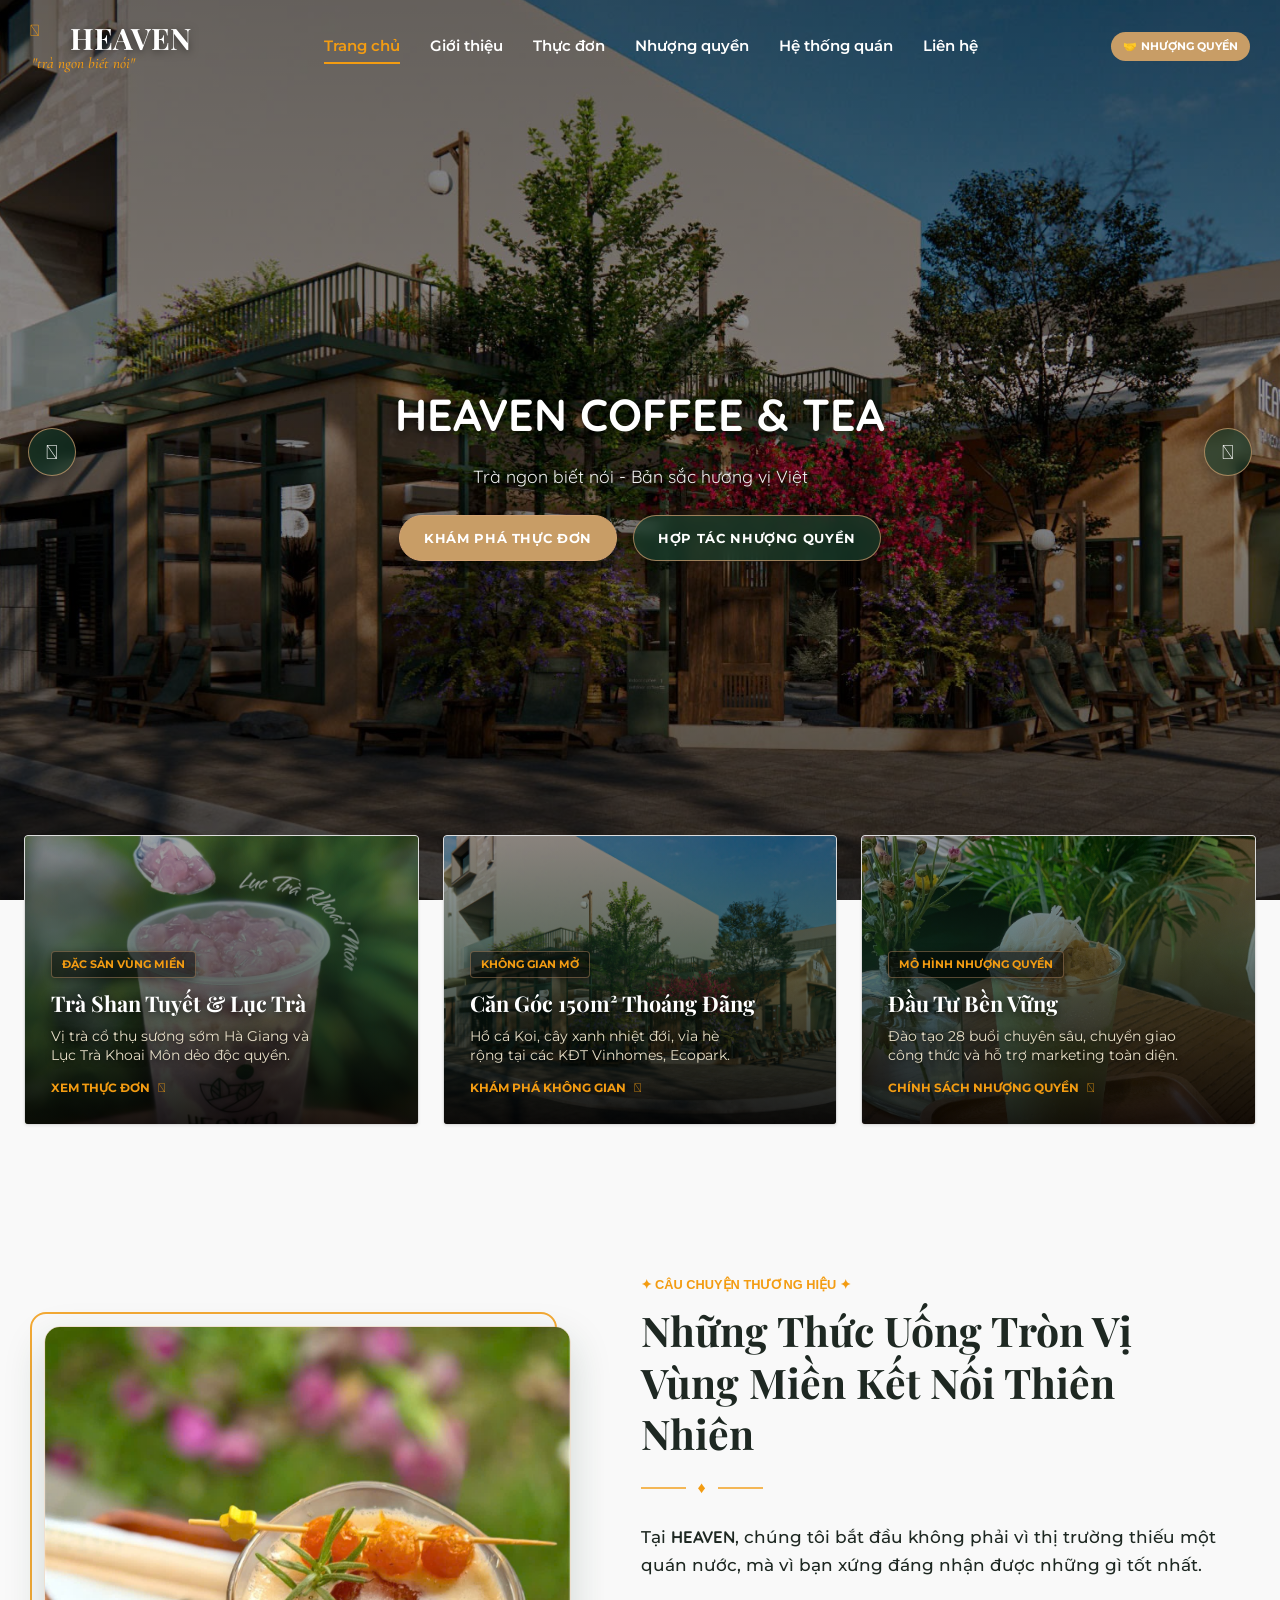
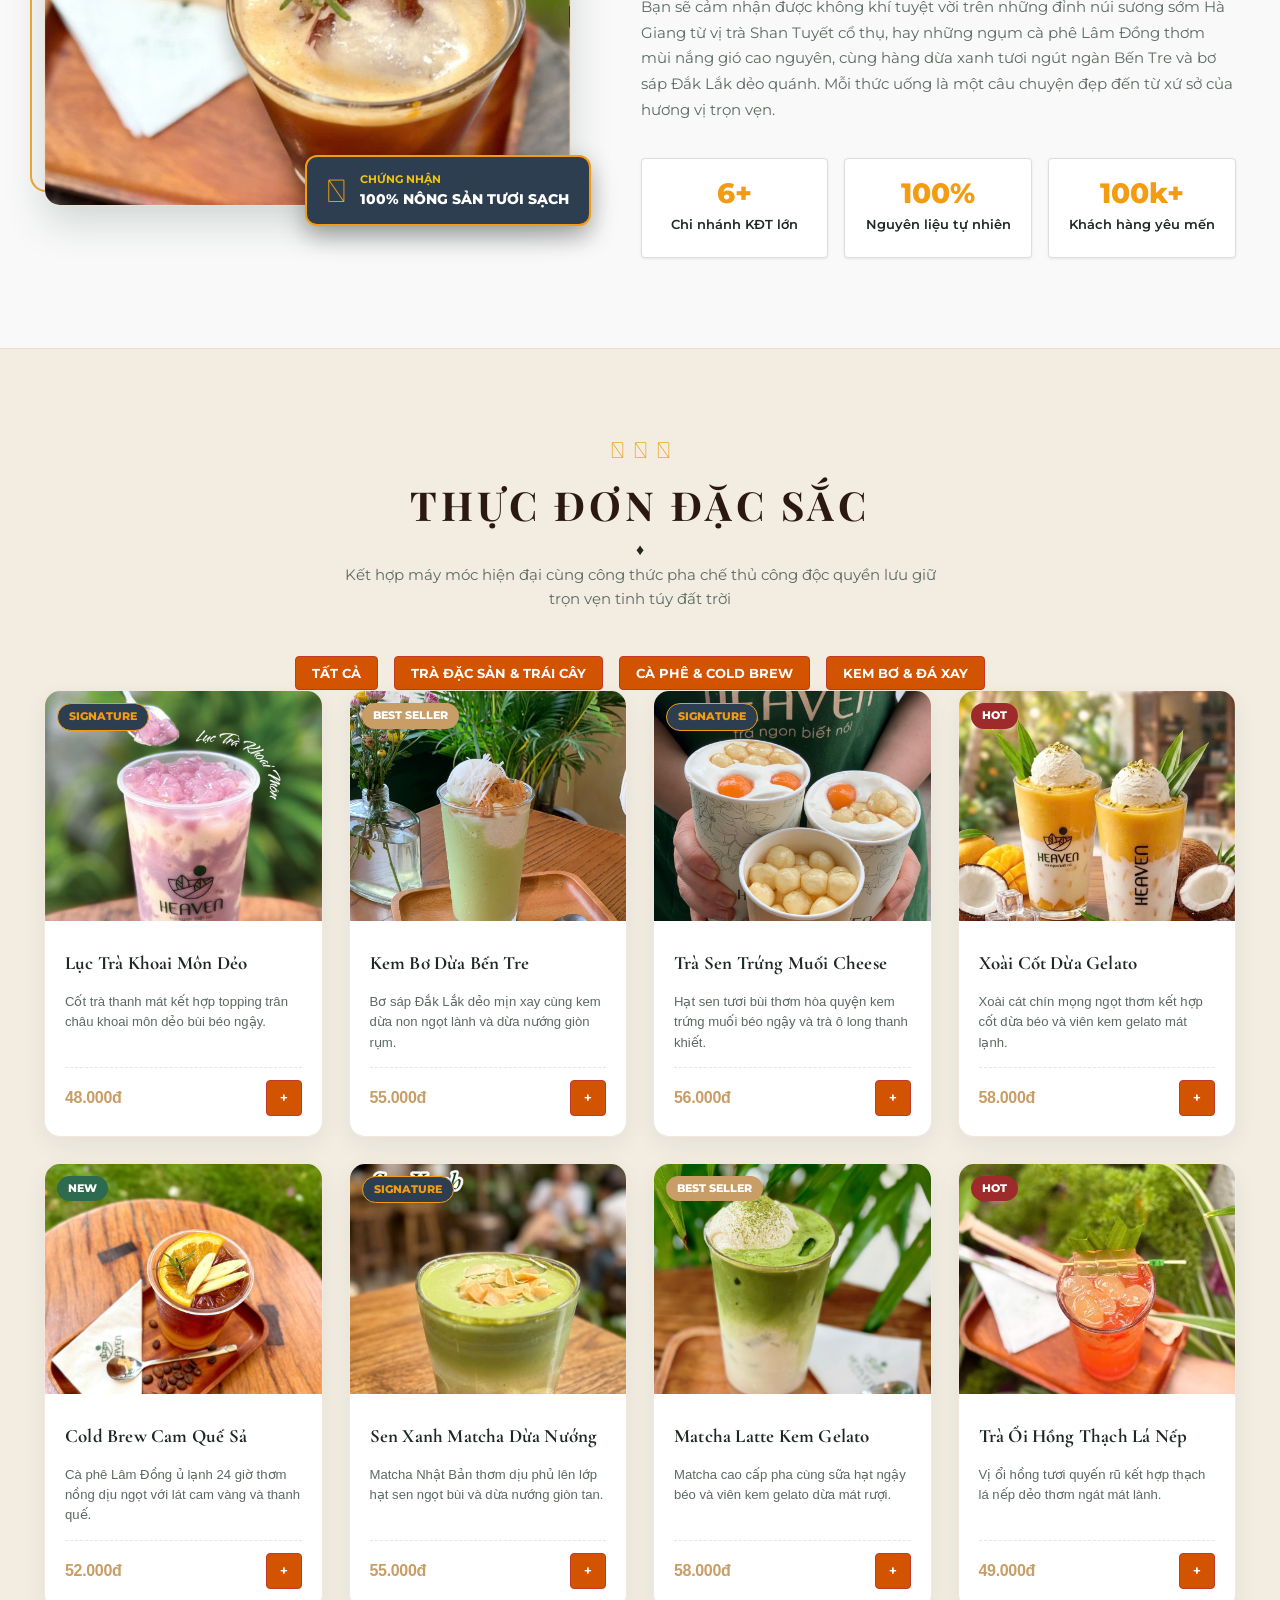
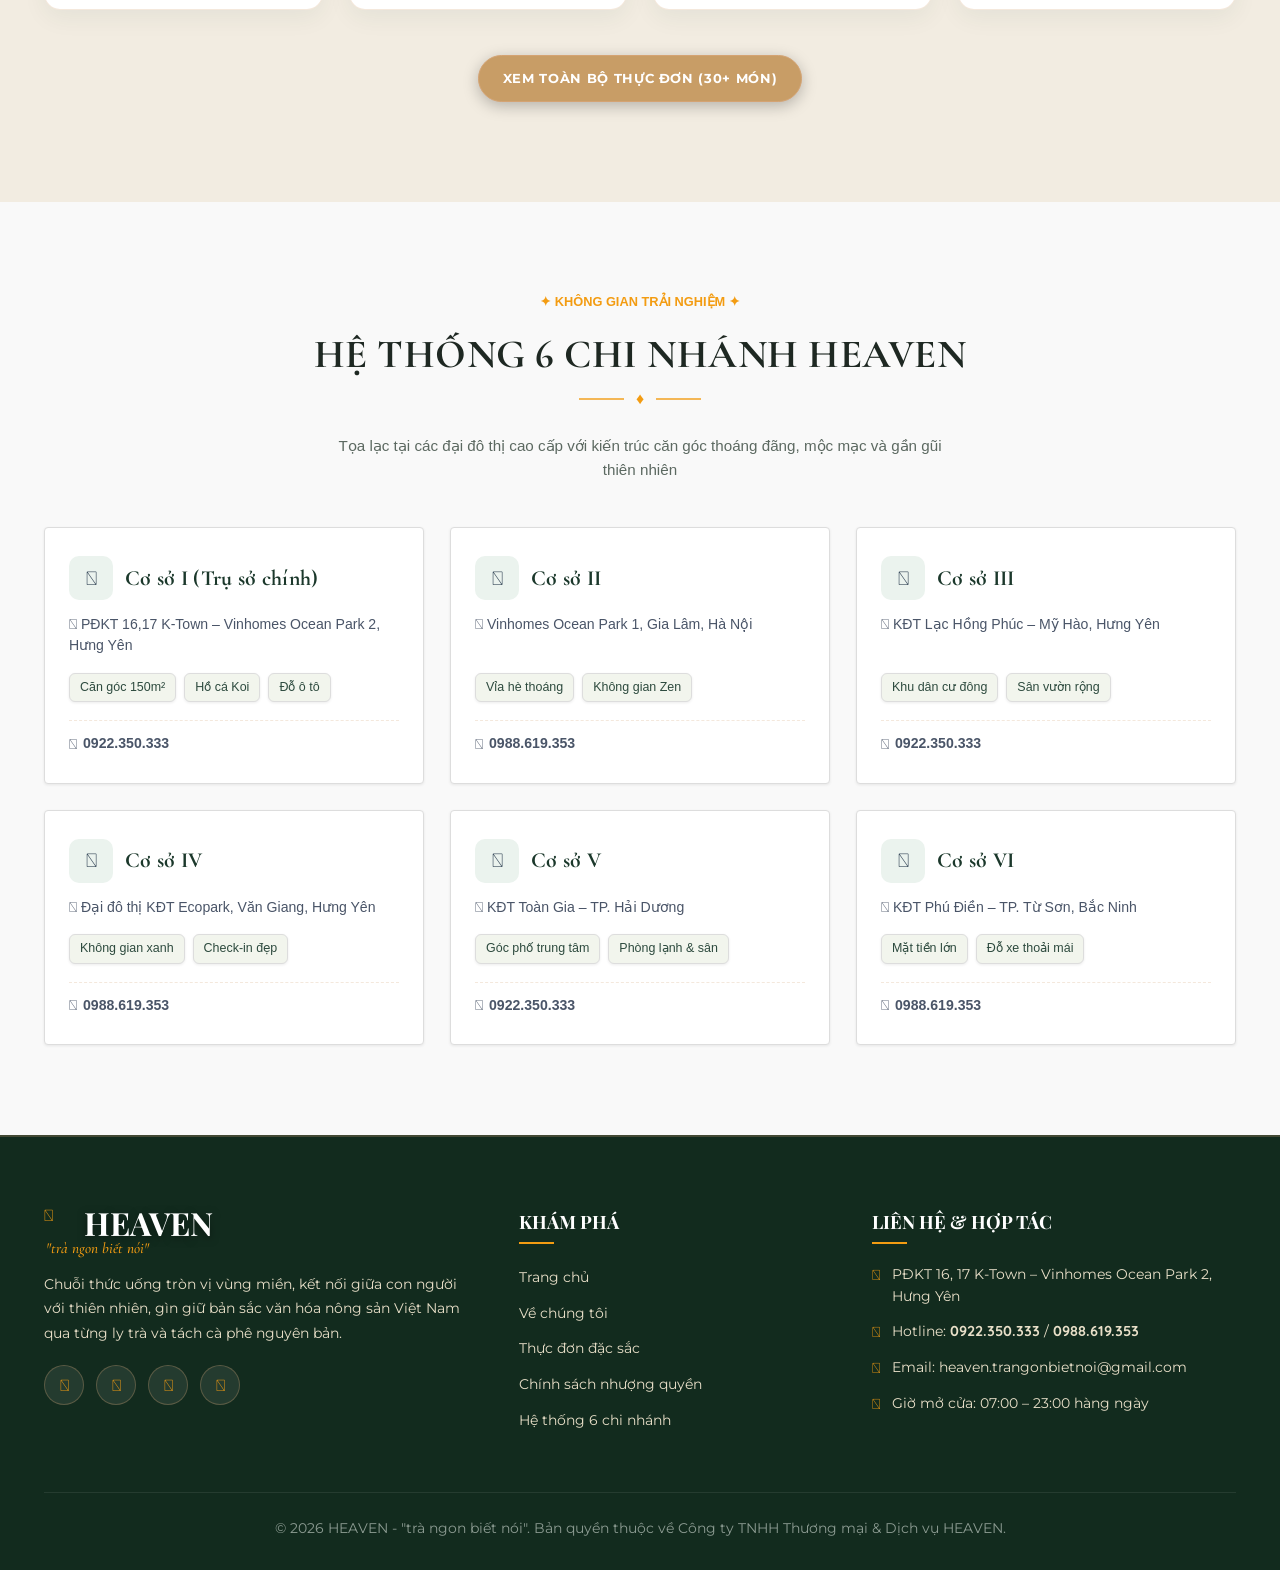
==== commit 67536a4f: "fix: embed explicit Quicksand font, inline style, and high z-index hero text" ====
--- a/index.html
+++ b/index.html
@@ -4,6 +4,11 @@
     <meta charset="UTF-8">
     <meta name="viewport" content="width=device-width, initial-scale=1.0">
     <title>HEAVEN - Trà Ngon Biết Nói | Thức Uống Bản Sắc Vùng Miền</title>
+    <!-- Quicksand Google Font -->
+    <link href="https://fonts.googleapis.com/css2?family=Quicksand:wght@400;500;600;700&display=swap" rel="stylesheet">
+    <style>
+      * { font-family: 'Quicksand', sans-serif !important; }
+    </style>
     <!-- Google Fonts -->
     <link rel="preconnect" href="https://fonts.googleapis.com">
     <link rel="preconnect" href="https://fonts.gstatic.com" crossorigin>
@@ -60,15 +65,14 @@
     <!-- Hero Banner Slider (Full Width with Actual 3D Concept) -->
     <section class="hero-slider-section" id="trang-chu">
         <div class="swiper heroSwiper">
-                        <div class="swiper-wrapper">
+                                    <div class="swiper-wrapper">
                 <!-- Slide 1: Khung cảnh góc phố 150m2 K-Town -->
                 <div class="swiper-slide">
                     <div class="slide-bg" style="background-image: url('assets/image20.png');"></div>
                     <div class="hero-overlay"></div>
-                                        <div class="hero-content">
-                        <h1 class="hero-line-1" style="font-family: 'Quicksand', sans-serif !important; font-size: 2.8rem !important; font-weight: 700 !important; color: #FFFFFF !important; text-shadow: 0 2px 8px rgba(0,0,0,0.6) !important; text-transform: uppercase !important; margin-bottom: 12px !important; text-align: center !important;">HEAVEN COFFEE &amp; TEA</h1>
-                        <p class="hero-line-2" style="font-family: 'Quicksand', sans-serif !important; font-size: 1.5rem !important; font-weight: 600 !important; color: #FFFFFF !important; text-shadow: 0 2px 8px rgba(0,0,0,0.6) !important; margin-bottom: 12px !important; text-align: center !important;">Trà ngon biết nói - Bản sắc hương vị Việt</p>
-                        <p class="hero-line-3" style="font-family: 'Quicksand', sans-serif !important; font-size: 1rem !important; font-weight: 500 !important; color: #FFFFFF !important; text-shadow: 0 2px 8px rgba(0,0,0,0.6) !important; max-width: 800px !important; margin: 0 auto 24px !important; text-align: center !important;">Từ đỉnh núi Shan Tuyết Hà Giang đến dừa non Bến Tre và cà phê mộc nắng gió Lâm Đồng.</p>
+                    <div class="hero-content" style="position: relative; z-index: 20; text-align: center; max-width: 1080px; width: 100%; padding: 0 24px; margin-top: 40px;">
+                        <h1 style="font-family: 'Quicksand', sans-serif !important; font-size: 2.8rem; font-weight: 700; color: #ffffff; text-shadow: 0 2px 10px rgba(0,0,0,0.7); margin-bottom: 12px; text-align: center;">HEAVEN COFFEE &amp; TEA</h1>
+                        <p style="font-family: 'Quicksand', sans-serif !important; font-size: 1.1rem; color: #f0f0f0; text-shadow: 0 1px 6px rgba(0,0,0,0.7); margin-bottom: 24px; text-align: center;">Trà ngon biết nói - Bản sắc hương vị Việt</p>
                         <div class="hero-actions" style="display: flex !important; gap: 16px !important; justify-content: center !important; align-items: center !important; flex-wrap: wrap !important; margin-top: 24px !important; width: 100% !important;">
                             <a href="menu.html" class="btn-hero-primary" style="display: inline-flex !important; align-items: center !important; justify-content: center !important; white-space: nowrap !important; padding: 12px 24px !important; border-radius: 9999px !important; font-family: 'Montserrat', sans-serif !important; font-weight: 700 !important; font-size: 13px !important; letter-spacing: 0.05em !important; text-transform: uppercase !important; background-color: #C89D66 !important; color: #FFFFFF !important; border: 1.5px solid #D4A373 !important; text-decoration: none !important; box-shadow: 0 4px 15px rgba(0, 0, 0, 0.25) !important;">KHÁM PHÁ THỰC ĐƠN</a>
                             <a href="franchise.html" class="btn-hero-secondary" style="display: inline-flex !important; align-items: center !important; justify-content: center !important; white-space: nowrap !important; padding: 12px 24px !important; border-radius: 9999px !important; font-family: 'Montserrat', sans-serif !important; font-weight: 700 !important; font-size: 13px !important; letter-spacing: 0.05em !important; text-transform: uppercase !important; background: rgba(24, 61, 43, 0.75) !important; color: #FFFFFF !important; border: 1.5px solid rgba(212, 163, 115, 0.7) !important; backdrop-filter: blur(6px) !important; text-decoration: none !important; box-shadow: 0 4px 15px rgba(0, 0, 0, 0.25) !important;">HỢP TÁC NHƯỢNG QUYỀN</a>
@@ -80,10 +84,9 @@
                 <div class="swiper-slide">
                     <div class="slide-bg" style="background-image: url('assets/image1.png');"></div>
                     <div class="hero-overlay"></div>
-                                        <div class="hero-content">
-                        <h1 class="hero-line-1" style="font-family: 'Quicksand', sans-serif !important; font-size: 2.8rem !important; font-weight: 700 !important; color: #FFFFFF !important; text-shadow: 0 2px 8px rgba(0,0,0,0.6) !important; text-transform: uppercase !important; margin-bottom: 12px !important; text-align: center !important;">KHÔNG GIAN ZEN &amp; MỘC</h1>
-                        <p class="hero-line-2" style="font-family: 'Quicksand', sans-serif !important; font-size: 1.5rem !important; font-weight: 600 !important; color: #FFFFFF !important; text-shadow: 0 2px 8px rgba(0,0,0,0.6) !important; margin-bottom: 12px !important; text-align: center !important;">Mặt bằng căn góc 150m² thoáng đãng</p>
-                        <p class="hero-line-3" style="font-family: 'Quicksand', sans-serif !important; font-size: 1rem !important; font-weight: 500 !important; color: #FFFFFF !important; text-shadow: 0 2px 8px rgba(0,0,0,0.6) !important; max-width: 800px !important; margin: 0 auto 24px !important; text-align: center !important;">Thư thái bên hồ cá Koi, vườn cây xanh mát và kiến trúc mộc mạc ấm áp.</p>
+                    <div class="hero-content" style="position: relative; z-index: 20; text-align: center; max-width: 1080px; width: 100%; padding: 0 24px; margin-top: 40px;">
+                        <h1 style="font-family: 'Quicksand', sans-serif !important; font-size: 2.8rem; font-weight: 700; color: #ffffff; text-shadow: 0 2px 10px rgba(0,0,0,0.7); margin-bottom: 12px; text-align: center;">KHÔNG GIAN ZEN &amp; MỘC</h1>
+                        <p style="font-family: 'Quicksand', sans-serif !important; font-size: 1.1rem; color: #f0f0f0; text-shadow: 0 1px 6px rgba(0,0,0,0.7); margin-bottom: 24px; text-align: center;">Mặt bằng căn góc 150m² thoáng đãng bên hồ cá Koi</p>
                         <div class="hero-actions" style="display: flex !important; gap: 16px !important; justify-content: center !important; align-items: center !important; flex-wrap: wrap !important; margin-top: 24px !important; width: 100% !important;">
                             <a href="about.html" class="btn-hero-primary" style="display: inline-flex !important; align-items: center !important; justify-content: center !important; white-space: nowrap !important; padding: 12px 24px !important; border-radius: 9999px !important; font-family: 'Montserrat', sans-serif !important; font-weight: 700 !important; font-size: 13px !important; letter-spacing: 0.05em !important; text-transform: uppercase !important; background-color: #C89D66 !important; color: #FFFFFF !important; border: 1.5px solid #D4A373 !important; text-decoration: none !important; box-shadow: 0 4px 15px rgba(0, 0, 0, 0.25) !important;">VỀ HEAVEN</a>
                             <a href="franchise.html" class="btn-hero-secondary" style="display: inline-flex !important; align-items: center !important; justify-content: center !important; white-space: nowrap !important; padding: 12px 24px !important; border-radius: 9999px !important; font-family: 'Montserrat', sans-serif !important; font-weight: 700 !important; font-size: 13px !important; letter-spacing: 0.05em !important; text-transform: uppercase !important; background: rgba(24, 61, 43, 0.75) !important; color: #FFFFFF !important; border: 1.5px solid rgba(212, 163, 115, 0.7) !important; backdrop-filter: blur(6px) !important; text-decoration: none !important; box-shadow: 0 4px 15px rgba(0, 0, 0, 0.25) !important;">TƯ VẤN ĐẦU TƯ</a>
@@ -95,10 +98,9 @@
                 <div class="swiper-slide">
                     <div class="slide-bg" style="background-image: url('assets/image12.png');"></div>
                     <div class="hero-overlay"></div>
-                                        <div class="hero-content">
-                        <h1 class="hero-line-1" style="font-family: 'Quicksand', sans-serif !important; font-size: 2.8rem !important; font-weight: 700 !important; color: #FFFFFF !important; text-shadow: 0 2px 8px rgba(0,0,0,0.6) !important; text-transform: uppercase !important; margin-bottom: 12px !important; text-align: center !important;">CHUYÊN NGHIỆP &amp; TẬN TÂM</h1>
-                        <p class="hero-line-2" style="font-family: 'Quicksand', sans-serif !important; font-size: 1.5rem !important; font-weight: 600 !important; color: #FFFFFF !important; text-shadow: 0 2px 8px rgba(0,0,0,0.6) !important; margin-bottom: 12px !important; text-align: center !important;">Công nghệ hiện đại &amp; bí quyết độc quyền</p>
-                        <p class="hero-line-3" style="font-family: 'Quicksand', sans-serif !important; font-size: 1rem !important; font-weight: 500 !important; color: #FFFFFF !important; text-shadow: 0 2px 8px rgba(0,0,0,0.6) !important; max-width: 800px !important; margin: 0 auto 24px !important; text-align: center !important;">Chuẩn hóa vận hành, quản trị chất lượng cùng chuỗi 6 chi nhánh KĐT hàng đầu.</p>
+                    <div class="hero-content" style="position: relative; z-index: 20; text-align: center; max-width: 1080px; width: 100%; padding: 0 24px; margin-top: 40px;">
+                        <h1 style="font-family: 'Quicksand', sans-serif !important; font-size: 2.8rem; font-weight: 700; color: #ffffff; text-shadow: 0 2px 10px rgba(0,0,0,0.7); margin-bottom: 12px; text-align: center;">CHUYÊN NGHIỆP &amp; TẬN TÂM</h1>
+                        <p style="font-family: 'Quicksand', sans-serif !important; font-size: 1.1rem; color: #f0f0f0; text-shadow: 0 1px 6px rgba(0,0,0,0.7); margin-bottom: 24px; text-align: center;">Công nghệ hiện đại &amp; bí quyết độc quyền cùng chuỗi 6 chi nhánh</p>
                         <div class="hero-actions" style="display: flex !important; gap: 16px !important; justify-content: center !important; align-items: center !important; flex-wrap: wrap !important; margin-top: 24px !important; width: 100% !important;">
                             <a href="franchise.html" class="btn-hero-primary" style="display: inline-flex !important; align-items: center !important; justify-content: center !important; white-space: nowrap !important; padding: 12px 24px !important; border-radius: 9999px !important; font-family: 'Montserrat', sans-serif !important; font-weight: 700 !important; font-size: 13px !important; letter-spacing: 0.05em !important; text-transform: uppercase !important; background-color: #C89D66 !important; color: #FFFFFF !important; border: 1.5px solid #D4A373 !important; text-decoration: none !important; box-shadow: 0 4px 15px rgba(0, 0, 0, 0.25) !important;">TƯ VẤN ĐẦU TƯ</a>
                             <a href="contact.html" class="btn-hero-secondary" style="display: inline-flex !important; align-items: center !important; justify-content: center !important; white-space: nowrap !important; padding: 12px 24px !important; border-radius: 9999px !important; font-family: 'Montserrat', sans-serif !important; font-weight: 700 !important; font-size: 13px !important; letter-spacing: 0.05em !important; text-transform: uppercase !important; background: rgba(24, 61, 43, 0.75) !important; color: #FFFFFF !important; border: 1.5px solid rgba(212, 163, 115, 0.7) !important; backdrop-filter: blur(6px) !important; text-decoration: none !important; box-shadow: 0 4px 15px rgba(0, 0, 0, 0.25) !important;">HỆ THỐNG CƠ SỞ</a>
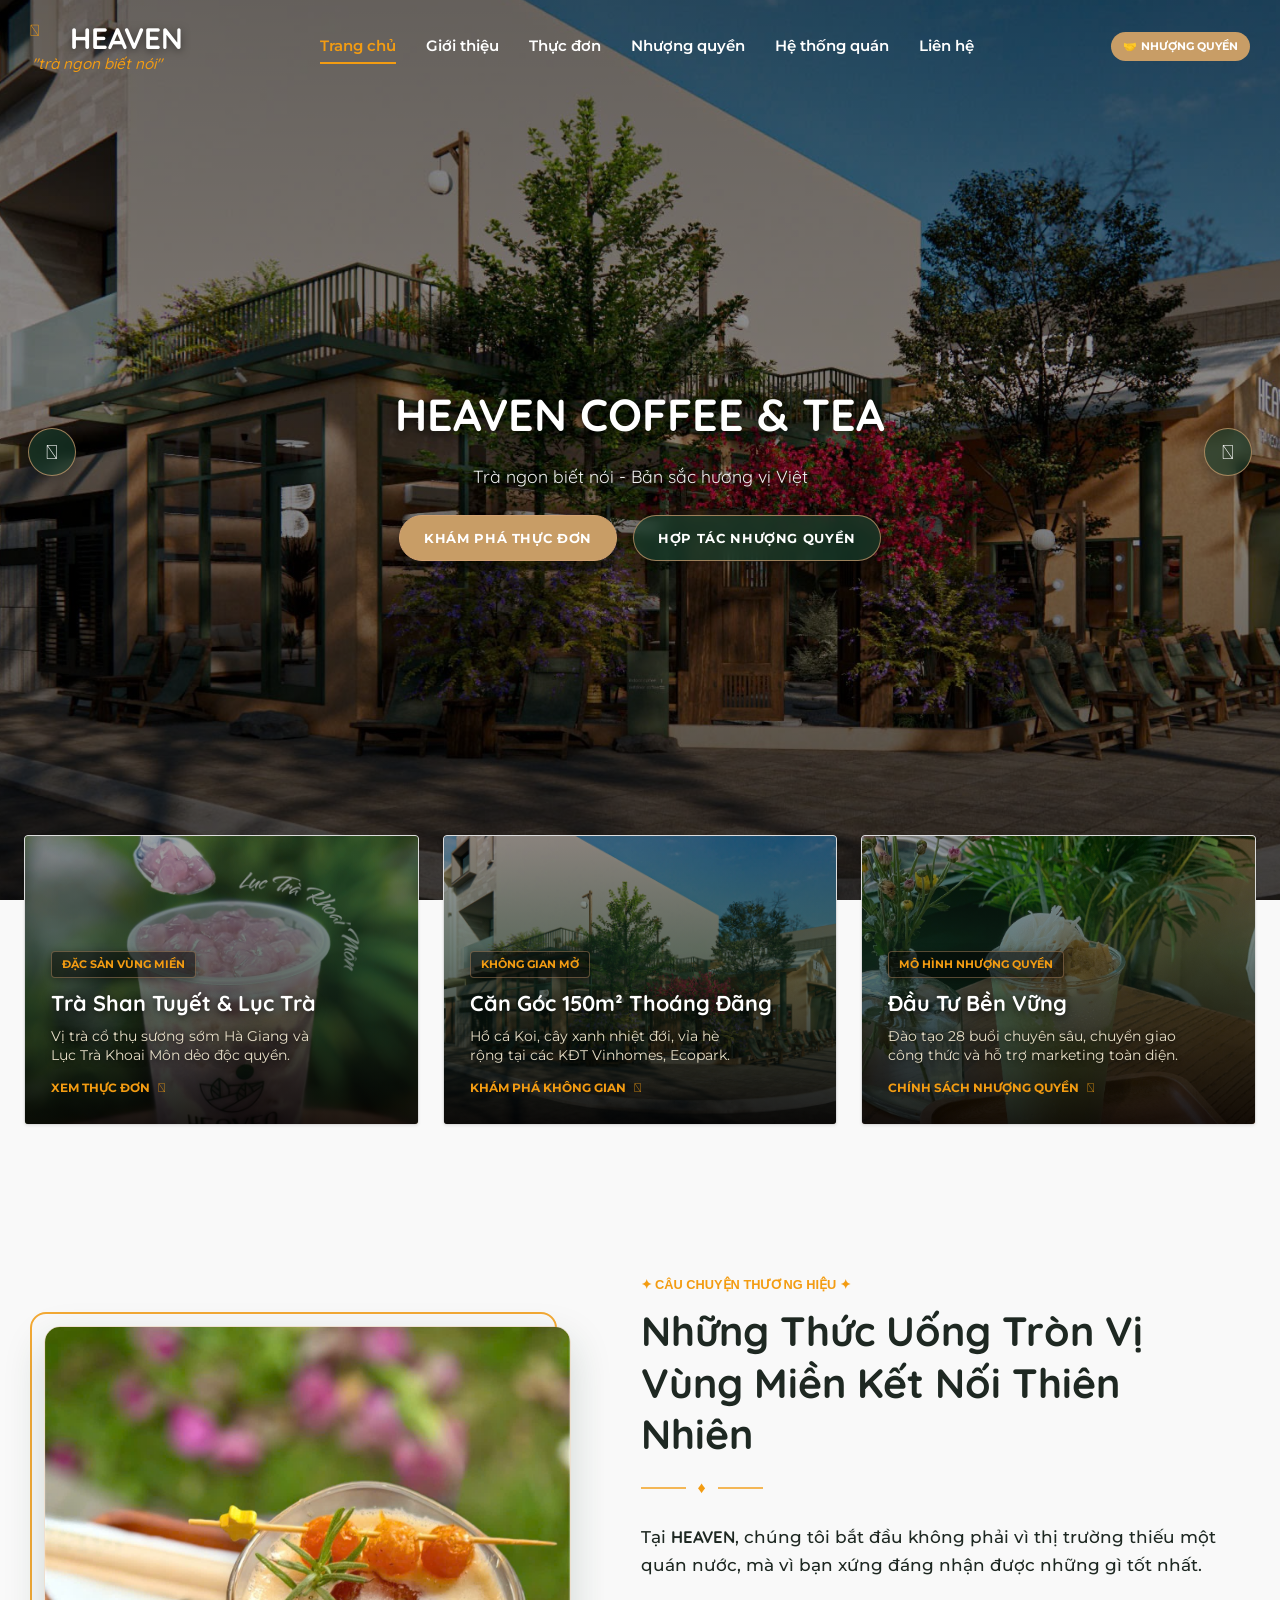
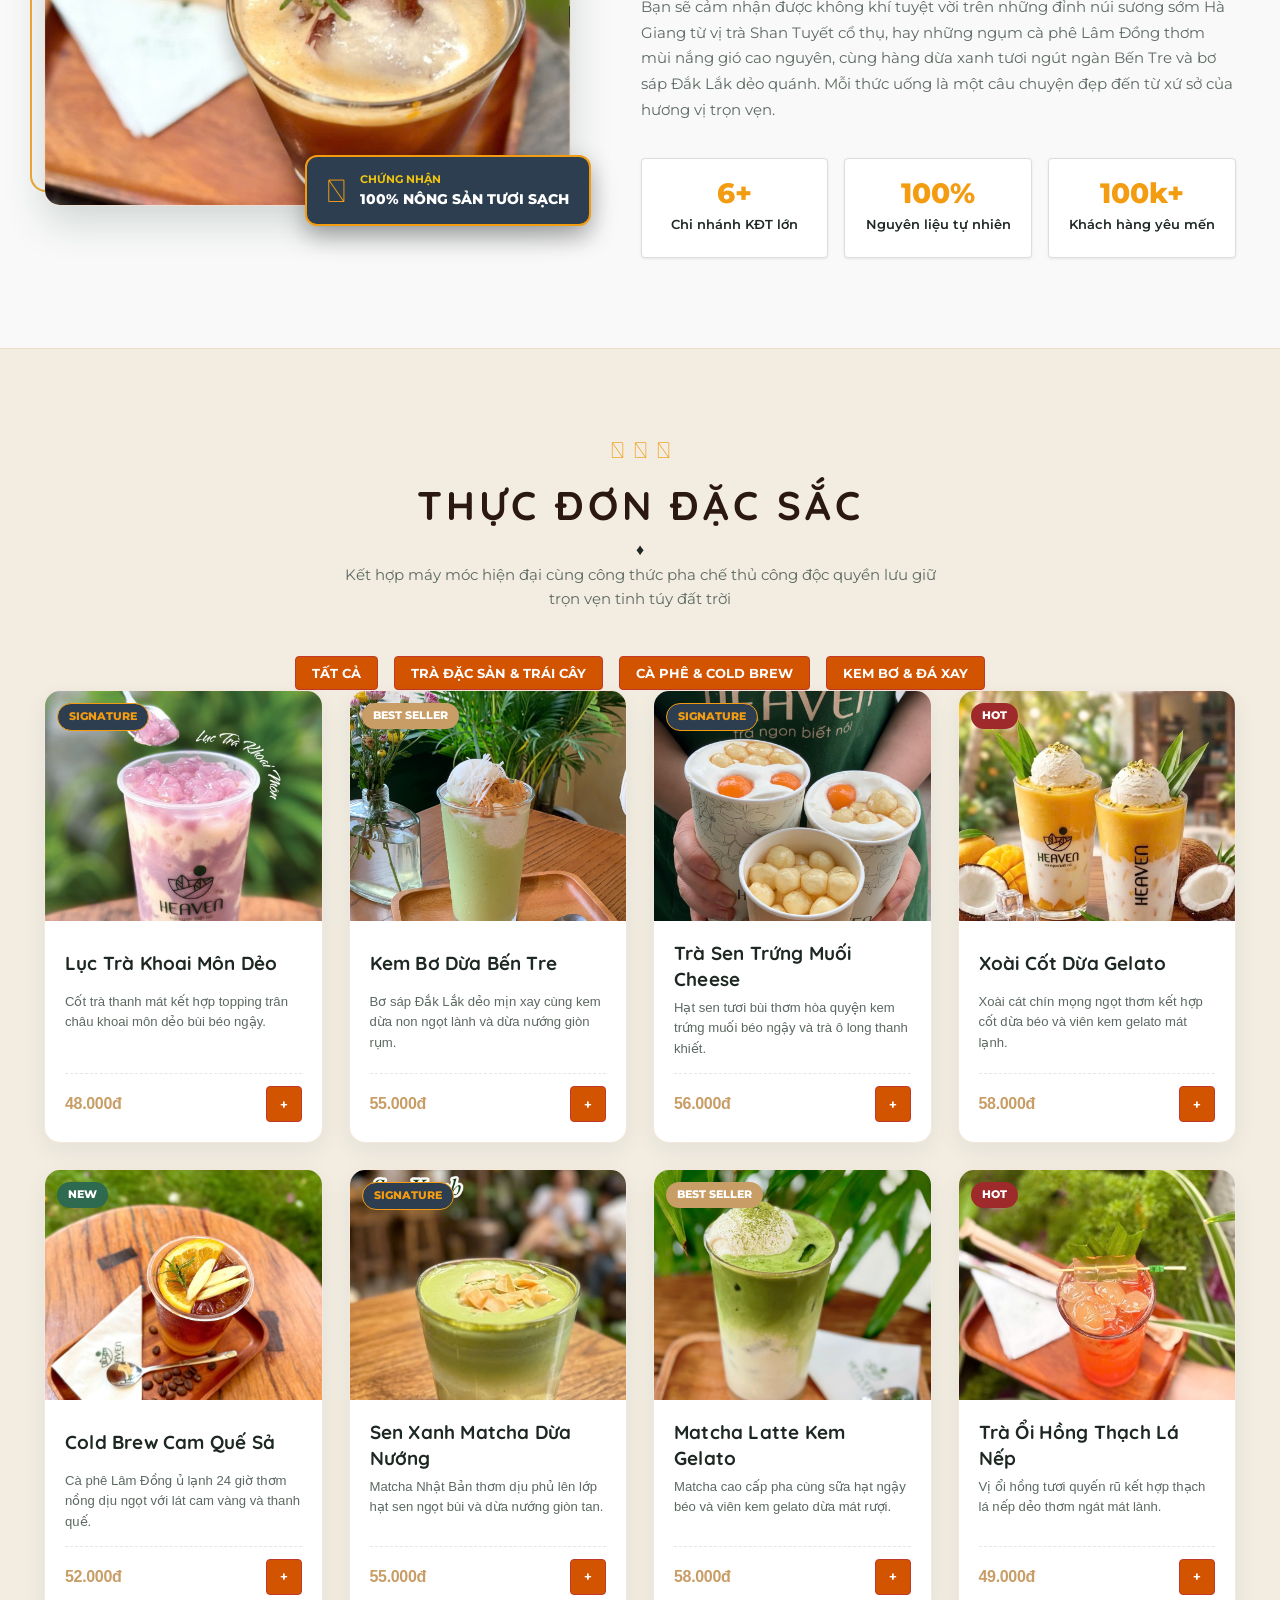
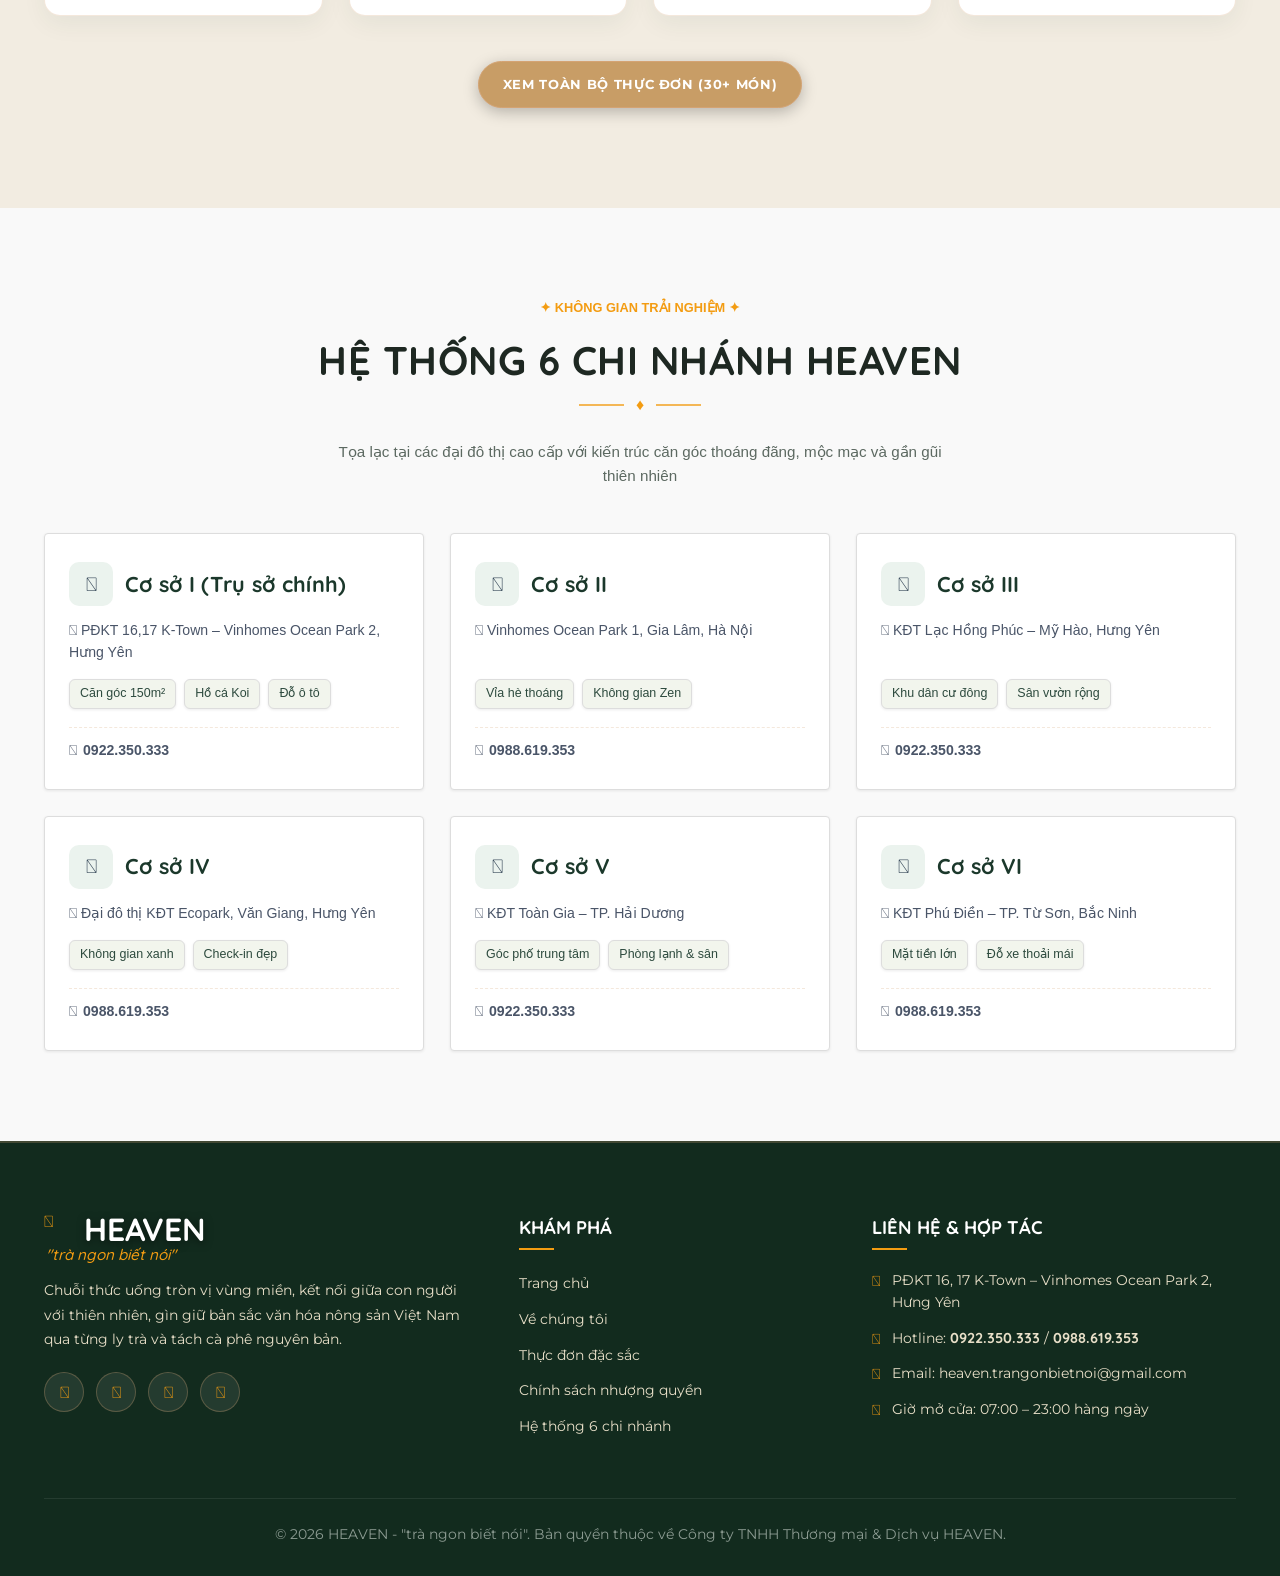
==== commit 273ad545: "fix: resolve fontawesome empty square icon bug and enforce quicksand globally" ====
--- a/index.html
+++ b/index.html
@@ -4,10 +4,19 @@
     <meta charset="UTF-8">
     <meta name="viewport" content="width=device-width, initial-scale=1.0">
     <title>HEAVEN - Trà Ngon Biết Nói | Thức Uống Bản Sắc Vùng Miền</title>
-    <!-- Quicksand Google Font -->
+    <!-- FontAwesome & Quicksand Font -->
+    <link rel="stylesheet" href="https://cdnjs.cloudflare.com/ajax/libs/font-awesome/6.5.1/css/all.min.css">
     <link href="https://fonts.googleapis.com/css2?family=Quicksand:wght@400;500;600;700&display=swap" rel="stylesheet">
     <style>
-      * { font-family: 'Quicksand', sans-serif !important; }
+      *, html, body, h1, h2, h3, h4, h5, h6, p, a, button, input, select, textarea, label {
+        font-family: 'Quicksand', sans-serif !important;
+      }
+      .fa, .fa-solid, .fa-regular, .fa-brands, .fa-duotone, i[class*="fa-"], span[class*="fa-"] {
+        font-family: "Font Awesome 6 Free", "Font Awesome 6 Brands", "FontAwesome" !important;
+      }
+      .fa-brands, i.fa-brands {
+        font-family: "Font Awesome 6 Brands" !important;
+      }
     </style>
     <!-- Google Fonts -->
     <link rel="preconnect" href="https://fonts.googleapis.com">
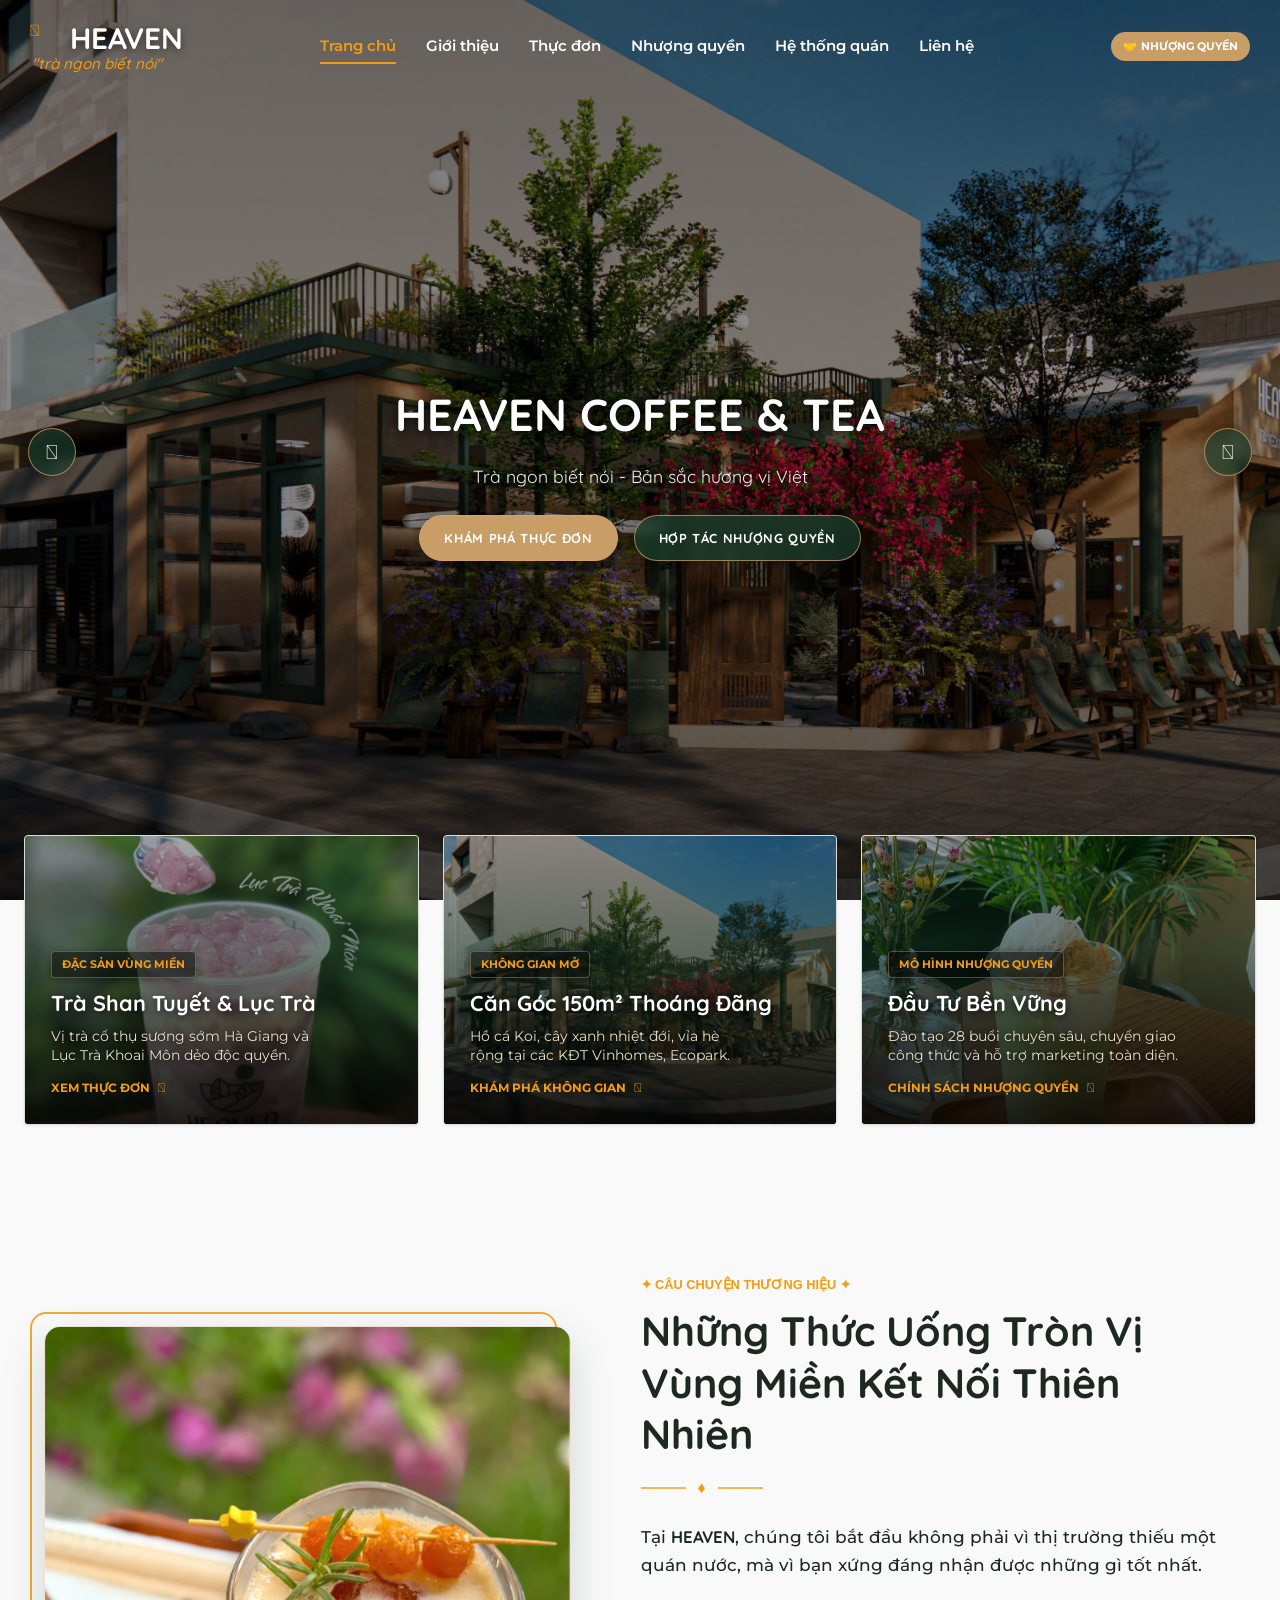
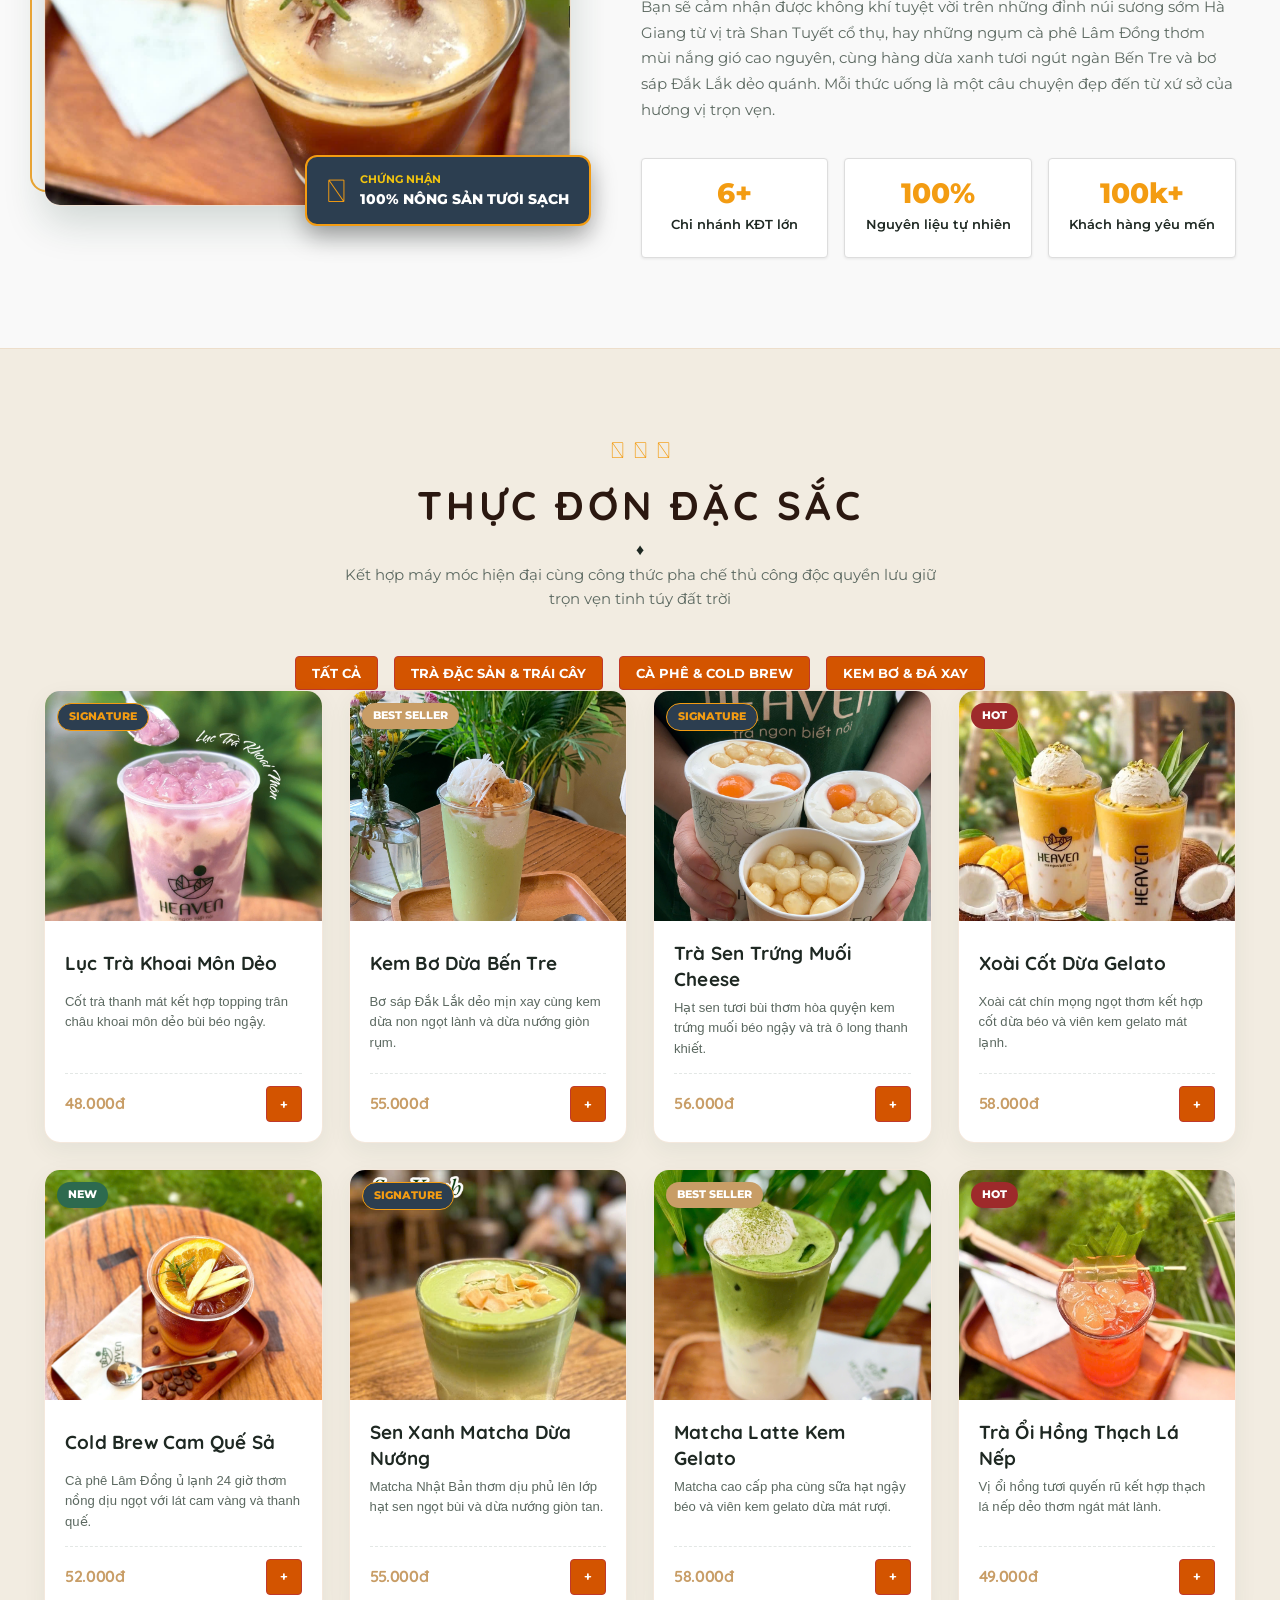
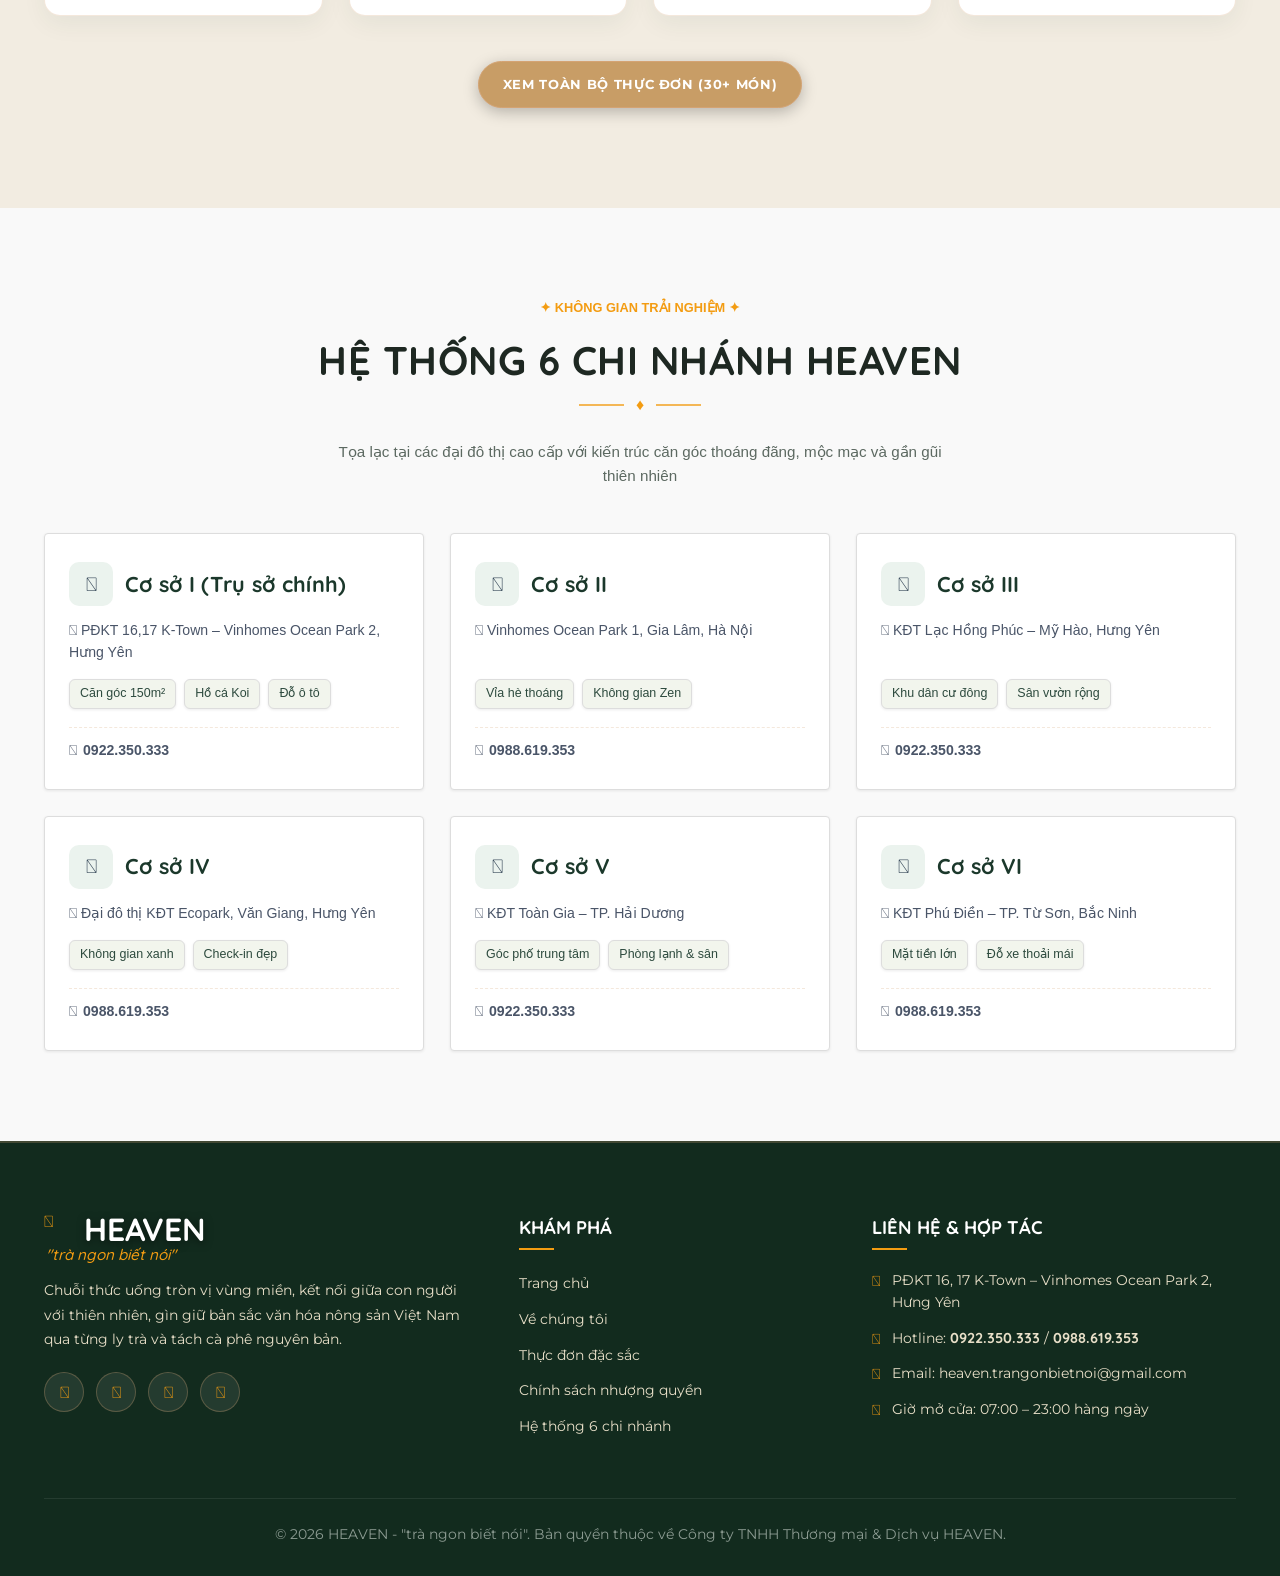
==== commit 3c6d5589: "style: enforce Quicksand font globally across entire website" ====
--- a/index.html
+++ b/index.html
@@ -12,10 +12,10 @@
         font-family: 'Quicksand', sans-serif !important;
       }
       .fa, .fa-solid, .fa-regular, .fa-brands, .fa-duotone, i[class*="fa-"], span[class*="fa-"] {
-        font-family: "Font Awesome 6 Free", "Font Awesome 6 Brands", "FontAwesome" !important;
+        font-family: 'Quicksand', sans-serif !important;"Font Awesome 6 Free", "Font Awesome 6 Brands", "FontAwesome" !important;
       }
       .fa-brands, i.fa-brands {
-        font-family: "Font Awesome 6 Brands" !important;
+        font-family: 'Quicksand', sans-serif !important;"Font Awesome 6 Brands" !important;
       }
     </style>
     <!-- Google Fonts -->
@@ -83,8 +83,8 @@
                         <h1 style="font-family: 'Quicksand', sans-serif !important; font-size: 2.8rem; font-weight: 700; color: #ffffff; text-shadow: 0 2px 10px rgba(0,0,0,0.7); margin-bottom: 12px; text-align: center;">HEAVEN COFFEE &amp; TEA</h1>
                         <p style="font-family: 'Quicksand', sans-serif !important; font-size: 1.1rem; color: #f0f0f0; text-shadow: 0 1px 6px rgba(0,0,0,0.7); margin-bottom: 24px; text-align: center;">Trà ngon biết nói - Bản sắc hương vị Việt</p>
                         <div class="hero-actions" style="display: flex !important; gap: 16px !important; justify-content: center !important; align-items: center !important; flex-wrap: wrap !important; margin-top: 24px !important; width: 100% !important;">
-                            <a href="menu.html" class="btn-hero-primary" style="display: inline-flex !important; align-items: center !important; justify-content: center !important; white-space: nowrap !important; padding: 12px 24px !important; border-radius: 9999px !important; font-family: 'Montserrat', sans-serif !important; font-weight: 700 !important; font-size: 13px !important; letter-spacing: 0.05em !important; text-transform: uppercase !important; background-color: #C89D66 !important; color: #FFFFFF !important; border: 1.5px solid #D4A373 !important; text-decoration: none !important; box-shadow: 0 4px 15px rgba(0, 0, 0, 0.25) !important;">KHÁM PHÁ THỰC ĐƠN</a>
-                            <a href="franchise.html" class="btn-hero-secondary" style="display: inline-flex !important; align-items: center !important; justify-content: center !important; white-space: nowrap !important; padding: 12px 24px !important; border-radius: 9999px !important; font-family: 'Montserrat', sans-serif !important; font-weight: 700 !important; font-size: 13px !important; letter-spacing: 0.05em !important; text-transform: uppercase !important; background: rgba(24, 61, 43, 0.75) !important; color: #FFFFFF !important; border: 1.5px solid rgba(212, 163, 115, 0.7) !important; backdrop-filter: blur(6px) !important; text-decoration: none !important; box-shadow: 0 4px 15px rgba(0, 0, 0, 0.25) !important;">HỢP TÁC NHƯỢNG QUYỀN</a>
+                            <a href="menu.html" class="btn-hero-primary" style="display: inline-flex !important; align-items: center !important; justify-content: center !important; white-space: nowrap !important; padding: 12px 24px !important; border-radius: 9999px !important; font-family: 'Quicksand', sans-serif !important; font-weight: 700 !important; font-size: 13px !important; letter-spacing: 0.05em !important; text-transform: uppercase !important; background-color: #C89D66 !important; color: #FFFFFF !important; border: 1.5px solid #D4A373 !important; text-decoration: none !important; box-shadow: 0 4px 15px rgba(0, 0, 0, 0.25) !important;">KHÁM PHÁ THỰC ĐƠN</a>
+                            <a href="franchise.html" class="btn-hero-secondary" style="display: inline-flex !important; align-items: center !important; justify-content: center !important; white-space: nowrap !important; padding: 12px 24px !important; border-radius: 9999px !important; font-family: 'Quicksand', sans-serif !important; font-weight: 700 !important; font-size: 13px !important; letter-spacing: 0.05em !important; text-transform: uppercase !important; background: rgba(24, 61, 43, 0.75) !important; color: #FFFFFF !important; border: 1.5px solid rgba(212, 163, 115, 0.7) !important; backdrop-filter: blur(6px) !important; text-decoration: none !important; box-shadow: 0 4px 15px rgba(0, 0, 0, 0.25) !important;">HỢP TÁC NHƯỢNG QUYỀN</a>
                         </div>
                     </div>
                 </div>
@@ -97,8 +97,8 @@
                         <h1 style="font-family: 'Quicksand', sans-serif !important; font-size: 2.8rem; font-weight: 700; color: #ffffff; text-shadow: 0 2px 10px rgba(0,0,0,0.7); margin-bottom: 12px; text-align: center;">KHÔNG GIAN ZEN &amp; MỘC</h1>
                         <p style="font-family: 'Quicksand', sans-serif !important; font-size: 1.1rem; color: #f0f0f0; text-shadow: 0 1px 6px rgba(0,0,0,0.7); margin-bottom: 24px; text-align: center;">Mặt bằng căn góc 150m² thoáng đãng bên hồ cá Koi</p>
                         <div class="hero-actions" style="display: flex !important; gap: 16px !important; justify-content: center !important; align-items: center !important; flex-wrap: wrap !important; margin-top: 24px !important; width: 100% !important;">
-                            <a href="about.html" class="btn-hero-primary" style="display: inline-flex !important; align-items: center !important; justify-content: center !important; white-space: nowrap !important; padding: 12px 24px !important; border-radius: 9999px !important; font-family: 'Montserrat', sans-serif !important; font-weight: 700 !important; font-size: 13px !important; letter-spacing: 0.05em !important; text-transform: uppercase !important; background-color: #C89D66 !important; color: #FFFFFF !important; border: 1.5px solid #D4A373 !important; text-decoration: none !important; box-shadow: 0 4px 15px rgba(0, 0, 0, 0.25) !important;">VỀ HEAVEN</a>
-                            <a href="franchise.html" class="btn-hero-secondary" style="display: inline-flex !important; align-items: center !important; justify-content: center !important; white-space: nowrap !important; padding: 12px 24px !important; border-radius: 9999px !important; font-family: 'Montserrat', sans-serif !important; font-weight: 700 !important; font-size: 13px !important; letter-spacing: 0.05em !important; text-transform: uppercase !important; background: rgba(24, 61, 43, 0.75) !important; color: #FFFFFF !important; border: 1.5px solid rgba(212, 163, 115, 0.7) !important; backdrop-filter: blur(6px) !important; text-decoration: none !important; box-shadow: 0 4px 15px rgba(0, 0, 0, 0.25) !important;">TƯ VẤN ĐẦU TƯ</a>
+                            <a href="about.html" class="btn-hero-primary" style="display: inline-flex !important; align-items: center !important; justify-content: center !important; white-space: nowrap !important; padding: 12px 24px !important; border-radius: 9999px !important; font-family: 'Quicksand', sans-serif !important; font-weight: 700 !important; font-size: 13px !important; letter-spacing: 0.05em !important; text-transform: uppercase !important; background-color: #C89D66 !important; color: #FFFFFF !important; border: 1.5px solid #D4A373 !important; text-decoration: none !important; box-shadow: 0 4px 15px rgba(0, 0, 0, 0.25) !important;">VỀ HEAVEN</a>
+                            <a href="franchise.html" class="btn-hero-secondary" style="display: inline-flex !important; align-items: center !important; justify-content: center !important; white-space: nowrap !important; padding: 12px 24px !important; border-radius: 9999px !important; font-family: 'Quicksand', sans-serif !important; font-weight: 700 !important; font-size: 13px !important; letter-spacing: 0.05em !important; text-transform: uppercase !important; background: rgba(24, 61, 43, 0.75) !important; color: #FFFFFF !important; border: 1.5px solid rgba(212, 163, 115, 0.7) !important; backdrop-filter: blur(6px) !important; text-decoration: none !important; box-shadow: 0 4px 15px rgba(0, 0, 0, 0.25) !important;">TƯ VẤN ĐẦU TƯ</a>
                         </div>
                     </div>
                 </div>
@@ -111,8 +111,8 @@
                         <h1 style="font-family: 'Quicksand', sans-serif !important; font-size: 2.8rem; font-weight: 700; color: #ffffff; text-shadow: 0 2px 10px rgba(0,0,0,0.7); margin-bottom: 12px; text-align: center;">CHUYÊN NGHIỆP &amp; TẬN TÂM</h1>
                         <p style="font-family: 'Quicksand', sans-serif !important; font-size: 1.1rem; color: #f0f0f0; text-shadow: 0 1px 6px rgba(0,0,0,0.7); margin-bottom: 24px; text-align: center;">Công nghệ hiện đại &amp; bí quyết độc quyền cùng chuỗi 6 chi nhánh</p>
                         <div class="hero-actions" style="display: flex !important; gap: 16px !important; justify-content: center !important; align-items: center !important; flex-wrap: wrap !important; margin-top: 24px !important; width: 100% !important;">
-                            <a href="franchise.html" class="btn-hero-primary" style="display: inline-flex !important; align-items: center !important; justify-content: center !important; white-space: nowrap !important; padding: 12px 24px !important; border-radius: 9999px !important; font-family: 'Montserrat', sans-serif !important; font-weight: 700 !important; font-size: 13px !important; letter-spacing: 0.05em !important; text-transform: uppercase !important; background-color: #C89D66 !important; color: #FFFFFF !important; border: 1.5px solid #D4A373 !important; text-decoration: none !important; box-shadow: 0 4px 15px rgba(0, 0, 0, 0.25) !important;">TƯ VẤN ĐẦU TƯ</a>
-                            <a href="contact.html" class="btn-hero-secondary" style="display: inline-flex !important; align-items: center !important; justify-content: center !important; white-space: nowrap !important; padding: 12px 24px !important; border-radius: 9999px !important; font-family: 'Montserrat', sans-serif !important; font-weight: 700 !important; font-size: 13px !important; letter-spacing: 0.05em !important; text-transform: uppercase !important; background: rgba(24, 61, 43, 0.75) !important; color: #FFFFFF !important; border: 1.5px solid rgba(212, 163, 115, 0.7) !important; backdrop-filter: blur(6px) !important; text-decoration: none !important; box-shadow: 0 4px 15px rgba(0, 0, 0, 0.25) !important;">HỆ THỐNG CƠ SỞ</a>
+                            <a href="franchise.html" class="btn-hero-primary" style="display: inline-flex !important; align-items: center !important; justify-content: center !important; white-space: nowrap !important; padding: 12px 24px !important; border-radius: 9999px !important; font-family: 'Quicksand', sans-serif !important; font-weight: 700 !important; font-size: 13px !important; letter-spacing: 0.05em !important; text-transform: uppercase !important; background-color: #C89D66 !important; color: #FFFFFF !important; border: 1.5px solid #D4A373 !important; text-decoration: none !important; box-shadow: 0 4px 15px rgba(0, 0, 0, 0.25) !important;">TƯ VẤN ĐẦU TƯ</a>
+                            <a href="contact.html" class="btn-hero-secondary" style="display: inline-flex !important; align-items: center !important; justify-content: center !important; white-space: nowrap !important; padding: 12px 24px !important; border-radius: 9999px !important; font-family: 'Quicksand', sans-serif !important; font-weight: 700 !important; font-size: 13px !important; letter-spacing: 0.05em !important; text-transform: uppercase !important; background: rgba(24, 61, 43, 0.75) !important; color: #FFFFFF !important; border: 1.5px solid rgba(212, 163, 115, 0.7) !important; backdrop-filter: blur(6px) !important; text-decoration: none !important; box-shadow: 0 4px 15px rgba(0, 0, 0, 0.25) !important;">HỆ THỐNG CƠ SỞ</a>
                         </div>
                     </div>
                 </div>
@@ -260,7 +260,7 @@
                         <h4 class="dish-name">Lục Trà Khoai Môn Dẻo</h4>
                         <p class="dish-desc">Cốt trà thanh mát kết hợp topping trân châu khoai môn dẻo bùi béo ngậy.</p>
                         <div class="dish-bottom">
-                            <span class="dish-price" style="font-family: 'Plus Jakarta Sans', sans-serif !important; font-weight: 700 !important; color: #C89D66 !important; font-variant-numeric: normal !important;">48.000đ</span>
+                            <span class="dish-price" style="font-family: 'Quicksand', sans-serif !important; font-weight: 700 !important; color: #C89D66 !important; font-variant-numeric: normal !important;">48.000đ</span>
                             <button class="btn-add-item" title="Chọn món" aria-label="Chọn món"><i class="fa-solid fa-plus"></i></button>
                         </div>
                     </div>
@@ -276,7 +276,7 @@
                         <h4 class="dish-name">Kem Bơ Dừa Bến Tre</h4>
                         <p class="dish-desc">Bơ sáp Đắk Lắk dẻo mịn xay cùng kem dừa non ngọt lành và dừa nướng giòn rụm.</p>
                         <div class="dish-bottom">
-                            <span class="dish-price" style="font-family: 'Plus Jakarta Sans', sans-serif !important; font-weight: 700 !important; color: #C89D66 !important; font-variant-numeric: normal !important;">55.000đ</span>
+                            <span class="dish-price" style="font-family: 'Quicksand', sans-serif !important; font-weight: 700 !important; color: #C89D66 !important; font-variant-numeric: normal !important;">55.000đ</span>
                             <button class="btn-add-item" title="Chọn món" aria-label="Chọn món"><i class="fa-solid fa-plus"></i></button>
                         </div>
                     </div>
@@ -292,7 +292,7 @@
                         <h4 class="dish-name">Trà Sen Trứng Muối Cheese</h4>
                         <p class="dish-desc">Hạt sen tươi bùi thơm hòa quyện kem trứng muối béo ngậy và trà ô long thanh khiết.</p>
                         <div class="dish-bottom">
-                            <span class="dish-price" style="font-family: 'Plus Jakarta Sans', sans-serif !important; font-weight: 700 !important; color: #C89D66 !important; font-variant-numeric: normal !important;">56.000đ</span>
+                            <span class="dish-price" style="font-family: 'Quicksand', sans-serif !important; font-weight: 700 !important; color: #C89D66 !important; font-variant-numeric: normal !important;">56.000đ</span>
                             <button class="btn-add-item" title="Chọn món" aria-label="Chọn món"><i class="fa-solid fa-plus"></i></button>
                         </div>
                     </div>
@@ -308,7 +308,7 @@
                         <h4 class="dish-name">Xoài Cốt Dừa Gelato</h4>
                         <p class="dish-desc">Xoài cát chín mọng ngọt thơm kết hợp cốt dừa béo và viên kem gelato mát lạnh.</p>
                         <div class="dish-bottom">
-                            <span class="dish-price" style="font-family: 'Plus Jakarta Sans', sans-serif !important; font-weight: 700 !important; color: #C89D66 !important; font-variant-numeric: normal !important;">58.000đ</span>
+                            <span class="dish-price" style="font-family: 'Quicksand', sans-serif !important; font-weight: 700 !important; color: #C89D66 !important; font-variant-numeric: normal !important;">58.000đ</span>
                             <button class="btn-add-item" title="Chọn món" aria-label="Chọn món"><i class="fa-solid fa-plus"></i></button>
                         </div>
                     </div>
@@ -324,7 +324,7 @@
                         <h4 class="dish-name">Cold Brew Cam Quế Sả</h4>
                         <p class="dish-desc">Cà phê Lâm Đồng ủ lạnh 24 giờ thơm nồng dịu ngọt với lát cam vàng và thanh quế.</p>
                         <div class="dish-bottom">
-                            <span class="dish-price" style="font-family: 'Plus Jakarta Sans', sans-serif !important; font-weight: 700 !important; color: #C89D66 !important; font-variant-numeric: normal !important;">52.000đ</span>
+                            <span class="dish-price" style="font-family: 'Quicksand', sans-serif !important; font-weight: 700 !important; color: #C89D66 !important; font-variant-numeric: normal !important;">52.000đ</span>
                             <button class="btn-add-item" title="Chọn món" aria-label="Chọn món"><i class="fa-solid fa-plus"></i></button>
                         </div>
                     </div>
@@ -340,7 +340,7 @@
                         <h4 class="dish-name">Sen Xanh Matcha Dừa Nướng</h4>
                         <p class="dish-desc">Matcha Nhật Bản thơm dịu phủ lên lớp hạt sen ngọt bùi và dừa nướng giòn tan.</p>
                         <div class="dish-bottom">
-                            <span class="dish-price" style="font-family: 'Plus Jakarta Sans', sans-serif !important; font-weight: 700 !important; color: #C89D66 !important; font-variant-numeric: normal !important;">55.000đ</span>
+                            <span class="dish-price" style="font-family: 'Quicksand', sans-serif !important; font-weight: 700 !important; color: #C89D66 !important; font-variant-numeric: normal !important;">55.000đ</span>
                             <button class="btn-add-item" title="Chọn món" aria-label="Chọn món"><i class="fa-solid fa-plus"></i></button>
                         </div>
                     </div>
@@ -356,7 +356,7 @@
                         <h4 class="dish-name">Matcha Latte Kem Gelato</h4>
                         <p class="dish-desc">Matcha cao cấp pha cùng sữa hạt ngậy béo và viên kem gelato dừa mát rượi.</p>
                         <div class="dish-bottom">
-                            <span class="dish-price" style="font-family: 'Plus Jakarta Sans', sans-serif !important; font-weight: 700 !important; color: #C89D66 !important; font-variant-numeric: normal !important;">58.000đ</span>
+                            <span class="dish-price" style="font-family: 'Quicksand', sans-serif !important; font-weight: 700 !important; color: #C89D66 !important; font-variant-numeric: normal !important;">58.000đ</span>
                             <button class="btn-add-item" title="Chọn món" aria-label="Chọn món"><i class="fa-solid fa-plus"></i></button>
                         </div>
                     </div>
@@ -372,7 +372,7 @@
                         <h4 class="dish-name">Trà Ổi Hồng Thạch Lá Nếp</h4>
                         <p class="dish-desc">Vị ổi hồng tươi quyến rũ kết hợp thạch lá nếp dẻo thơm ngát mát lành.</p>
                         <div class="dish-bottom">
-                            <span class="dish-price" style="font-family: 'Plus Jakarta Sans', sans-serif !important; font-weight: 700 !important; color: #C89D66 !important; font-variant-numeric: normal !important;">49.000đ</span>
+                            <span class="dish-price" style="font-family: 'Quicksand', sans-serif !important; font-weight: 700 !important; color: #C89D66 !important; font-variant-numeric: normal !important;">49.000đ</span>
                             <button class="btn-add-item" title="Chọn món" aria-label="Chọn món"><i class="fa-solid fa-plus"></i></button>
                         </div>
                     </div>
--- a/style.css
+++ b/style.css
@@ -0,0 +1,3529 @@
+
+/* ==========================================================================
+   FORCE 100% QUICKSAND FONT EVERYWHERE
+   ========================================================================== */
+html, body, div, span, applet, object, iframe,
+h1, h2, h3, h4, h5, h6, p, blockquote, pre,
+a, abbr, acronym, address, big, cite, code,
+del, dfn, em, img, ins, kbd, q, s, samp,
+small, strike, strong, sub, sup, tt, var,
+b, u, i:not([class*="fa"]), center,
+dl, dt, dd, ol, ul, li,
+fieldset, form, label, legend,
+table, caption, tbody, tfoot, thead, tr, th, td,
+article, aside, canvas, details, embed, 
+figure, figcaption, footer, header, hgroup, 
+menu, nav, output, ruby, section, summary,
+time, mark, audio, video, button, input, textarea, select {
+    font-family: 'Quicksand', sans-serif !important;
+}
+
+/* Keep FontAwesome icons */
+.fa, .fa-solid, .fa-regular, .fa-brands, .fa-duotone, .fa-thin, .fa-light, 
+i[class*="fa-"], span[class*="fa-"] {
+    font-family: "Font Awesome 6 Free", "Font Awesome 6 Brands", "FontAwesome" !important;
+    font-weight: 900 !important;
+    font-style: normal !important;
+}
+
+.fa-brands, i.fa-brands {
+    font-family: "Font Awesome 6 Brands" !important;
+    font-weight: 400 !important;
+}
+
+/* ==========================================================================
+   GLOBAL QUICKSAND & FONTAWESOME ICON PRESERVATION
+   ========================================================================== */
+@import url('https://fonts.googleapis.com/css2?family=Quicksand:wght@400;500;600;700&display=swap');
+
+*, html, body, h1, h2, h3, h4, h5, h6, p, a, button, input, select, textarea, label {
+    font-family: 'Quicksand', sans-serif !important;
+}
+
+/* Explicitly preserve FontAwesome icons from being overridden by Quicksand */
+.fa, .fa-solid, .fa-regular, .fa-brands, .fa-duotone, .fa-thin, .fa-light, 
+i[class*="fa-"], span[class*="fa-"], i.fa-solid, i.fa-brands, i.fa-regular {
+    font-family: "Font Awesome 6 Free", "Font Awesome 6 Brands", "FontAwesome" !important;
+    font-weight: 900 !important;
+    font-style: normal !important;
+}
+
+.fa-brands, i.fa-brands {
+    font-family: "Font Awesome 6 Brands" !important;
+    font-weight: 400 !important;
+}
+
+
+/* ==========================================================================
+   DOWNGRADE: CHEAP RETAIL WORDPRESS THEME STYLE
+   ========================================================================== */
+@import url('https://fonts.googleapis.com/css2?family=Quicksand:wght@400;500;600;700&display=swap');
+
+:root {
+    --font-heading: 'Quicksand', sans-serif !important;
+    --font-body: 'Quicksand', sans-serif !important;
+    --font-display: 'Quicksand', sans-serif !important;
+    --font-soft: 'Quicksand', sans-serif !important;
+    --color-sand-gold: #f39c12 !important;
+    --color-gold: #f39c12 !important;
+    --color-gold-light: #f1c40f !important;
+    --color-gold-dark: #d35400 !important;
+    --color-primary-green: #2c3e50 !important;
+    --color-deep-green: #1a252f !important;
+    --color-forest: #2c3e50 !important;
+    --color-bg-light: #f9f9f9 !important;
+    --color-bg-alt: #f5f5f5 !important;
+    --color-border: #dddddd !important;
+    --shadow-soft: 0 1px 3px rgba(0,0,0,0.1) !important;
+    --shadow-premium: 0 1px 3px rgba(0,0,0,0.1) !important;
+    --shadow-card: 0 1px 3px rgba(0,0,0,0.1) !important;
+    --radius-sm: 3px !important;
+    --radius-md: 4px !important;
+    --radius-lg: 4px !important;
+    --radius-xl: 4px !important;
+    --radius-full: 4px !important;
+    --transition-smooth: none !important;
+}
+
+*, *::before, *::after {
+    font-family: 'Quicksand', sans-serif !important;
+    letter-spacing: normal !important;
+}
+
+body, html, h1, h2, h3, h4, h5, h6, p, span, a, button, input, label, select, textarea, div, section {
+    font-family: 'Quicksand', sans-serif !important;
+    letter-spacing: 0 !important;
+}
+
+/* Square / sharp retail corners & flat borders */
+.pricing-card,
+.benefit-card,
+.process-10-card,
+.branch-card,
+.system-branch-card,
+.catalog-item-card,
+.dish-card,
+.highlight-card,
+.story-block,
+.value-card,
+.contact-info-card,
+.cost-estimate-card,
+.reservation-card,
+.timeline-box,
+.about-hero,
+.stat-box,
+.modal-content,
+.badge,
+.pricing-badge,
+.tag-item,
+.branch-tag {
+    border-radius: 4px !important;
+    border: 1px solid #ddd !important;
+    box-shadow: 0 1px 3px rgba(0, 0, 0, 0.08) !important;
+    transition: none !important;
+    backdrop-filter: none !important;
+    background: #ffffff !important;
+}
+
+/* Cheap Flat Retail Buttons */
+.btn-hero-primary,
+.btn-hero-secondary,
+.btn-header-cta,
+.btn-franchise,
+.btn-catalog-action,
+.btn-form-submit,
+.btn-filter,
+.btn-outline,
+.btn-primary,
+.branch-btn,
+button,
+input[type="submit"] {
+    border-radius: 4px !important;
+    background-color: #d35400 !important;
+    background: #d35400 !important;
+    color: #ffffff !important;
+    border: 1px solid #c0392b !important;
+    box-shadow: none !important;
+    text-transform: uppercase !important;
+    font-weight: 700 !important;
+    letter-spacing: 0 !important;
+    transition: none !important;
+    padding: 8px 16px !important;
+    font-size: 13px !important;
+}
+
+.btn-hero-primary:hover,
+.btn-hero-secondary:hover,
+.btn-header-cta:hover,
+.btn-franchise:hover,
+.btn-form-submit:hover,
+button:hover {
+    background-color: #e67e22 !important;
+    background: #e67e22 !important;
+    color: #ffffff !important;
+    transform: none !important;
+    box-shadow: none !important;
+}
+
+.btn-hero-secondary {
+    background-color: #7f8c8d !important;
+    background: #7f8c8d !important;
+    border-color: #95a5a6 !important;
+}
+
+/* Cheap flat pricing headers and amounts */
+.pricing-title {
+    font-family: 'Quicksand', sans-serif !important;
+    font-size: 1.1rem !important;
+    font-weight: 700 !important;
+    color: #333333 !important;
+    text-transform: uppercase !important;
+    margin-bottom: 8px !important;
+}
+
+.pricing-amount,
+.pricing-fee .pricing-amount,
+.pricing-fee {
+    font-family: 'Quicksand', sans-serif !important;
+    font-size: 1.8rem !important;
+    font-weight: 700 !important;
+    color: #d35400 !important;
+    letter-spacing: 0 !important;
+}
+
+.pricing-period,
+.pricing-fee .pricing-period {
+    font-family: 'Quicksand', sans-serif !important;
+    font-size: 0.85rem !important;
+    color: #777777 !important;
+}
+
+.pricing-badge {
+    background: #d35400 !important;
+    color: #ffffff !important;
+    border: 1px solid #c0392b !important;
+    border-radius: 3px !important;
+    font-size: 11px !important;
+    font-weight: 700 !important;
+}
+
+.pricing-card.featured {
+    border: 2px solid #d35400 !important;
+    box-shadow: 0 2px 6px rgba(0,0,0,0.12) !important;
+}
+
+.pricing-features-list li i {
+    color: #27ae60 !important;
+}
+
+/* 10 Step Process Cheap WordPress List */
+.process-10-card h4,
+.benefit-card h3,
+.branch-card h3,
+.dish-name,
+.catalog-dish-name {
+    font-family: 'Quicksand', sans-serif !important;
+    font-size: 1rem !important;
+    font-weight: 700 !important;
+    color: #2c3e50 !important;
+    letter-spacing: 0 !important;
+}
+
+.process-10-num {
+    font-family: 'Quicksand', sans-serif !important;
+    font-size: 1.1rem !important;
+    font-weight: 700 !important;
+    color: #d35400 !important;
+}
+
+.dish-price,
+.catalog-price {
+    font-family: 'Quicksand', sans-serif !important;
+    font-weight: 700 !important;
+    color: #d35400 !important;
+    font-size: 1rem !important;
+}
+
+.hero-line-1 {
+    font-family: 'Quicksand', sans-serif !important;
+    font-size: 2.2rem !important;
+    font-weight: 700 !important;
+    color: #ffffff !important;
+    text-shadow: 1px 1px 2px #000 !important;
+}
+
+.hero-line-2 {
+    font-family: 'Quicksand', sans-serif !important;
+    font-size: 1.3rem !important;
+    font-style: normal !important;
+    font-weight: 600 !important;
+    color: #f39c12 !important;
+    text-shadow: 1px 1px 2px #000 !important;
+}
+
+.hero-line-3 {
+    font-family: 'Quicksand', sans-serif !important;
+    font-size: 0.95rem !important;
+    color: #ffffff !important;
+    text-shadow: 1px 1px 2px #000 !important;
+}
+
+@import url('https://fonts.googleapis.com/css2?family=Cormorant+Garamond:wght@600;700&family=Plus+Jakarta+Sans:wght@400;500;600&display=swap');
+/* ==========================================================================
+   HEAVEN - "trà ngon biết nói"
+   Official Brand Design System & Stylesheet
+   ========================================================================== */
+
+:root {
+    /* Brand Colors extracted from HEAVEN document */
+    --color-primary-green: #183D2B;
+    --color-primary-dark: #122B1E;
+    --color-forest: #22533B;
+    --color-sage: #3D7355;
+    --color-sage-light: #EBF3EE;
+    
+    --color-wood: #4A3528;
+    --color-wood-light: #7A5C45;
+    --color-sand-gold: #C89D66;
+    --color-gold: #D4A373;
+    --color-gold-light: #EBD4BA;
+    
+    --color-bg-light: #F9F6F0;
+    --color-bg-card: #FFFFFF;
+    --color-text-dark: #1E2822;
+    --color-text-muted: #5C6961;
+    --color-white: #FFFFFF;
+
+    /* Typography */
+    --font-heading: 'Quicksand', sans-serif !important;
+    --font-serif: 'Cormorant Garamond', Georgia, serif;
+    --font-soft: 'Quicksand', sans-serif !important;
+    --font-body: 'Quicksand', sans-serif !important;
+
+    /* Transitions */
+    --transition-smooth: all 0.35s cubic-bezier(0.4, 0, 0.2, 1);
+    --transition-zoom: transform 0.6s cubic-bezier(0.25, 1, 0.5, 1);
+}
+
+/* ==========================================================================
+   Global Unified Typography Standard
+   ========================================================================== */
+
+/* 1. Văn bản mô tả thường, nút bấm, input */
+body, p, span, a, button, input, label, select, textarea {
+  font-family: 'Montserrat', sans-serif !important;
+}
+
+/* 2. Tiêu đề chính / Tiêu đề lớn / Banner / Tên thương hiệu */
+h1, h2, .title-banner, .page-header-title, .hero-line-1, .logo-main, .section-main-title, .about-hero-title, .banner-title, .menu-title, .story-title, .cta-title {
+  font-family: 'Quicksand', sans-serif !important;
+  font-weight: 700 !important;
+  letter-spacing: 0.05em;
+}
+
+/* 3. Slogan / Phụ đề nghệ thuật (chữ vàng nghiêng) */
+.hero-line-2, .logo-sub, .story-tagline, .brand-quote, .banner-sub, [class*="slogan"] {
+  font-family: 'Quicksand', sans-serif !important;
+  font-style: italic !important;
+  font-weight: 500 !important;
+}
+
+/* 4. Tiêu đề khối & Tên món */
+h3, h4, h5, h6, .dish-name, .catalog-dish-name, .branch-title, .pricing-title, .value-title, .process-step-title, .reservation-title {
+  font-family: 'Quicksand', sans-serif !important;
+  font-weight: 700 !important;
+}
+
+/* 5. Giá tiền và số */
+.price, [class*="price"], .dish-price, .catalog-price, .combo-price-main, .pricing-fee, .text-price {
+  font-family: 'Montserrat', sans-serif !important;
+  font-weight: 700 !important;
+  font-variant-numeric: normal !important;
+}
+
+* {
+    margin: 0;
+    padding: 0;
+    box-sizing: border-box;
+}
+
+html {
+    scroll-behavior: smooth;
+    font-size: 16px;
+}
+
+body {
+    background-color: var(--color-bg-light);
+    color: var(--color-text-dark);
+    line-height: 1.6;
+    overflow-x: hidden;
+}
+
+a {
+    text-decoration: none;
+    color: inherit;
+    transition: var(--transition-smooth);
+}
+
+ul {
+    list-style: none;
+}
+
+img {
+    max-width: 100%;
+    height: auto;
+    display: block;
+}
+
+.container {
+    max-width: 1240px;
+    margin: 0 auto;
+    padding: 0 24px;
+}
+
+.container-fluid {
+    width: 100%;
+    padding: 0;
+}
+
+/* ==========================================================================
+   Header (Transparent Sticky Header)
+   ========================================================================== */
+.site-header {
+    position: fixed;
+    top: 0;
+    left: 0;
+    width: 100%;
+    z-index: 1000;
+    background: transparent;
+    padding: 22px 0;
+    transition: background 0.4s ease, padding 0.4s ease, box-shadow 0.4s ease, backdrop-filter 0.4s ease;
+}
+
+/* Scrolled state: Nền xanh rêu sẫm #183D2B mờ nhẹ */
+.site-header.scrolled {
+    background: rgba(24, 61, 43, 0.94);
+    backdrop-filter: blur(12px);
+    -webkit-backdrop-filter: blur(12px);
+    padding: 12px 0;
+    box-shadow: 0 4px 25px rgba(0, 0, 0, 0.4);
+    border-bottom: 1px solid rgba(212, 163, 115, 0.25);
+}
+
+.header-container {
+    max-width: 1320px;
+    margin: 0 auto;
+    padding: 0 30px;
+    display: flex;
+    align-items: center;
+    justify-content: space-between;
+}
+
+/* Typography Logo 'HEAVEN - trà ngon biết nói' */
+.logo-brand {
+    display: flex;
+    flex-direction: column;
+    align-items: flex-start;
+    line-height: 1;
+    text-decoration: none;
+    user-select: none;
+}
+
+.logo-main-wrap {
+    display: flex;
+    align-items: center;
+    gap: 8px;
+}
+
+.logo-icon-svg {
+    width: 32px;
+    height: 32px;
+    color: var(--color-gold);
+}
+
+.logo-main {
+    font-family: var(--font-heading);
+    font-size: 1.85rem;
+    font-weight: 800;
+    letter-spacing: 3px;
+    color: var(--color-white);
+    text-shadow: 0 2px 8px rgba(0, 0, 0, 0.5);
+}
+
+.logo-sub {
+    font-family: var(--font-soft);
+    font-size: 0.95rem;
+    font-style: italic;
+    font-weight: 600;
+    color: var(--color-gold);
+    letter-spacing: 1px;
+    margin-top: 2px;
+    padding-left: 2px;
+}
+
+.logo-brand:hover .logo-main {
+    color: var(--color-gold-light);
+}
+
+/* Navigation Menu */
+.nav-menu {
+    display: flex;
+    align-items: center;
+}
+
+.nav-list {
+    display: flex;
+    align-items: center;
+    gap: 30px;
+}
+
+.nav-link {
+    font-family: var(--font-body);
+    font-size: 0.92rem;
+    font-weight: 600;
+    color: var(--color-white);
+    letter-spacing: 0.3px;
+    position: relative;
+    padding: 6px 0;
+    display: inline-block;
+}
+
+.nav-link::after {
+    content: '';
+    position: absolute;
+    bottom: 0;
+    left: 0;
+    width: 0;
+    height: 2px;
+    background-color: var(--color-gold);
+    transition: width 0.3s ease;
+}
+
+.nav-link:hover,
+.nav-link.active {
+    color: var(--color-gold);
+}
+
+.nav-link:hover::after,
+.nav-link.active::after {
+    width: 100%;
+}
+
+/* Nút CTA Header Khối Đặc Sang Trọng */
+.header-cta {
+    display: flex;
+    align-items: center;
+}
+
+.btn-franchise-cta {
+    display: inline-flex;
+    align-items: center;
+    justify-content: center;
+    gap: 8px;
+    background: linear-gradient(135deg, #D4A373 0%, #C89D66 100%);
+    background-color: #C89D66;
+    color: #FFFFFF !important;
+    font-family: var(--font-heading);
+    font-size: 0.8rem;
+    font-weight: 800;
+    text-transform: uppercase;
+    letter-spacing: 1.5px;
+    padding: 10px 22px;
+    border-radius: 9999px;
+    border: 1px solid rgba(255, 255, 255, 0.35);
+    box-shadow: 0 4px 15px rgba(120, 53, 15, 0.35), 0 2px 4px rgba(0, 0, 0, 0.2);
+    transition: all 0.3s cubic-bezier(0.4, 0, 0.2, 1);
+    cursor: pointer;
+    text-decoration: none;
+    line-height: 1;
+}
+
+.btn-franchise-cta i {
+    font-size: 0.95rem;
+    color: #FFFFFF;
+    transition: transform 0.3s ease;
+}
+
+.btn-franchise-cta:hover {
+    filter: brightness(1.12);
+    transform: translateY(-2px);
+    box-shadow: 0 8px 25px rgba(200, 157, 102, 0.65), 0 0 15px rgba(212, 163, 115, 0.4);
+    border-color: rgba(255, 255, 255, 0.6);
+    color: #FFFFFF !important;
+}
+
+.btn-franchise-cta:hover i {
+    transform: scale(1.1);
+}
+
+/* Mobile Toggle */
+.mobile-toggle {
+    display: none;
+    flex-direction: column;
+    justify-content: space-between;
+    width: 28px;
+    height: 20px;
+    background: transparent;
+    border: none;
+    cursor: pointer;
+    z-index: 1001;
+}
+
+.mobile-toggle span {
+    display: block;
+    height: 2px;
+    width: 100%;
+    background-color: var(--color-white);
+    border-radius: 2px;
+    transition: var(--transition-smooth);
+}
+
+/* ==========================================================================
+   Hero Banner Slider (Full Width)
+   ========================================================================== */
+.hero-slider-section {
+    position: relative;
+    width: 100%;
+    height: 100vh;
+    min-height: 650px;
+    overflow: hidden;
+}
+
+.heroSwiper {
+    width: 100%;
+    height: 100%;
+}
+
+.swiper-slide {
+    position: relative;
+    display: flex;
+    align-items: center;
+    justify-content: center;
+    text-align: center;
+    overflow: hidden;
+}
+
+.slide-bg {
+    position: absolute;
+    top: 0;
+    left: 0;
+    width: 100%;
+    height: 100%;
+    background-position: center;
+    background-size: cover;
+    background-repeat: no-repeat;
+    transform: scale(1.05);
+    transition: transform 7s cubic-bezier(0.25, 1, 0.5, 1);
+}
+
+.swiper-slide-active .slide-bg {
+    transform: scale(1.14);
+}
+
+.hero-overlay {
+    position: absolute;
+    top: 0;
+    left: 0;
+    width: 100%;
+    height: 100%;
+    background: linear-gradient(
+        180deg, 
+        rgba(0, 0, 0, 0.52) 0%, 
+        rgba(0, 0, 0, 0.42) 40%, 
+        rgba(0, 0, 0, 0.48) 60%, 
+        rgba(0, 0, 0, 0.72) 100%
+    );
+    z-index: 1;
+}
+
+
+
+.hero-actions {
+    display: flex !important;
+    gap: 16px !important;
+    justify-content: center !important;
+    align-items: center !important;
+    flex-wrap: wrap !important;
+    margin-top: 24px !important;
+    width: 100% !important;
+}
+
+.btn-hero-primary {
+    display: inline-flex !important;
+    align-items: center !important;
+    justify-content: center !important;
+    white-space: nowrap !important;
+    padding: 12px 24px !important;
+    border-radius: 9999px !important;
+    font-family: 'Montserrat', sans-serif !important;
+    font-weight: 700 !important;
+    font-size: 13px !important;
+    letter-spacing: 0.05em !important;
+    text-transform: uppercase !important;
+    background-color: #C89D66 !important;
+    color: #FFFFFF !important;
+    border: 1.5px solid #D4A373 !important;
+    text-decoration: none !important;
+    box-shadow: 0 4px 15px rgba(0, 0, 0, 0.25) !important;
+    transition: all 0.3s ease !important;
+}
+
+.btn-hero-primary:hover {
+    background-color: #B58B55 !important;
+    transform: translateY(-2px) !important;
+    box-shadow: 0 6px 20px rgba(200, 157, 102, 0.45) !important;
+}
+
+.btn-hero-secondary {
+    display: inline-flex !important;
+    align-items: center !important;
+    justify-content: center !important;
+    white-space: nowrap !important;
+    padding: 12px 24px !important;
+    border-radius: 9999px !important;
+    font-family: 'Montserrat', sans-serif !important;
+    font-weight: 700 !important;
+    font-size: 13px !important;
+    letter-spacing: 0.05em !important;
+    text-transform: uppercase !important;
+    background: rgba(24, 61, 43, 0.75) !important;
+    color: #FFFFFF !important;
+    border: 1.5px solid rgba(212, 163, 115, 0.7) !important;
+    backdrop-filter: blur(6px) !important;
+    text-decoration: none !important;
+    box-shadow: 0 4px 15px rgba(0, 0, 0, 0.25) !important;
+    transition: all 0.3s ease !important;
+}
+
+.btn-hero-secondary:hover {
+    border-color: #E0A96D !important;
+    color: #E0A96D !important;
+    background: rgba(24, 61, 43, 0.95) !important;
+    transform: translateY(-2px) !important;
+}
+
+.hero-nav-btn {
+    width: 52px;
+    height: 52px;
+    border-radius: 50%;
+    background: rgba(0, 0, 0, 0.3);
+    border: 1.5px solid rgba(255, 255, 255, 0.4);
+    backdrop-filter: blur(6px);
+    color: var(--color-white);
+    display: flex;
+    align-items: center;
+    justify-content: center;
+    transition: var(--transition-smooth);
+    z-index: 10;
+}
+
+.hero-nav-btn::after {
+    display: none;
+}
+
+.hero-nav-btn i {
+    font-size: 1.3rem;
+    color: var(--color-white);
+    transition: transform 0.3s ease;
+}
+
+.swiper-button-prev.hero-nav-btn {
+    left: 25px;
+}
+
+.swiper-button-next.hero-nav-btn {
+    right: 25px;
+}
+
+.hero-nav-btn:hover {
+    background: var(--color-sand-gold);
+    border-color: var(--color-gold-light);
+    transform: scale(1.1);
+}
+
+.swiper-pagination-bullet {
+    width: 10px;
+    height: 10px;
+    background: rgba(255, 255, 255, 0.5);
+    opacity: 1;
+    transition: var(--transition-smooth);
+}
+
+.swiper-pagination-bullet-active {
+    background: var(--color-gold);
+    width: 28px;
+    border-radius: 10px;
+}
+
+/* ==========================================================================
+   Khối 3 Banner Điểm Nhấn (Top Highlights)
+   ========================================================================== */
+.highlights-section {
+    position: relative;
+    z-index: 20;
+    margin-top: -65px;
+    padding: 0 24px 60px;
+}
+
+.highlights-grid {
+    display: grid;
+    grid-template-columns: repeat(3, 1fr);
+    gap: 24px;
+    max-width: 1240px;
+    margin: 0 auto;
+}
+
+.highlight-card {
+    position: relative;
+    height: 290px;
+    border-radius: 16px;
+    overflow: hidden;
+    box-shadow: 0 12px 30px rgba(0, 0, 0, 0.22);
+    border: 1.5px solid rgba(212, 163, 115, 0.3);
+    cursor: pointer;
+}
+
+.highlight-bg {
+    position: absolute;
+    top: 0;
+    left: 0;
+    width: 100%;
+    height: 100%;
+    background-size: cover;
+    background-position: center;
+    transition: var(--transition-zoom);
+}
+
+.highlight-card:hover .highlight-bg {
+    transform: scale(1.08);
+}
+
+.highlight-overlay {
+    position: absolute;
+    top: 0;
+    left: 0;
+    width: 100%;
+    height: 100%;
+    background: linear-gradient(
+        180deg, 
+        rgba(0, 0, 0, 0.35) 0%, 
+        rgba(18, 43, 30, 0.6) 40%, 
+        rgba(0, 0, 0, 0.88) 100%
+    );
+    transition: background 0.4s ease;
+}
+
+.highlight-card:hover .highlight-overlay {
+    background: linear-gradient(
+        180deg, 
+        rgba(0, 0, 0, 0.45) 0%, 
+        rgba(18, 43, 30, 0.75) 40%, 
+        rgba(0, 0, 0, 0.94) 100%
+    );
+}
+
+.highlight-content {
+    position: relative;
+    z-index: 2;
+    height: 100%;
+    padding: 26px;
+    display: flex;
+    flex-direction: column;
+    justify-content: flex-end;
+    align-items: flex-start;
+    user-select: none;
+}
+
+.highlight-badge {
+    font-family: var(--font-heading);
+    font-size: 0.68rem;
+    font-weight: 700;
+    color: var(--color-gold);
+    text-transform: uppercase;
+    letter-spacing: 2px;
+    margin-bottom: 8px;
+    background: rgba(0, 0, 0, 0.5);
+    padding: 4px 10px;
+    border-radius: 4px;
+    border: 1px solid rgba(212, 163, 115, 0.4);
+    box-shadow: 0 2px 8px rgba(0, 0, 0, 0.4);
+}
+
+.highlight-title {
+    font-family: var(--font-serif);
+    font-size: 1.35rem;
+    font-weight: 700;
+    color: var(--color-white);
+    margin-bottom: 6px;
+    text-wrap: balance;
+    text-shadow: 0 2px 10px rgba(0, 0, 0, 0.9);
+}
+
+.highlight-desc {
+    font-size: 0.88rem;
+    color: #E8DFC8;
+    margin-bottom: 12px;
+    line-height: 1.4;
+    text-wrap: balance;
+    text-shadow: 0 1px 6px rgba(0, 0, 0, 0.8);
+}
+
+.highlight-link {
+    font-family: var(--font-heading);
+    font-size: 0.78rem;
+    font-weight: 700;
+    color: var(--color-gold);
+    display: inline-flex;
+    align-items: center;
+    gap: 8px;
+    letter-spacing: 1px;
+    text-transform: uppercase;
+}
+
+.highlight-link i {
+    transition: transform 0.3s ease;
+}
+
+.highlight-card:hover .highlight-link {
+    color: var(--color-gold-light);
+}
+
+.highlight-card:hover .highlight-link i {
+    transform: translateX(6px);
+}
+
+/* ==========================================================================
+   Page Header Section (About, Menu, Franchise, Contact)
+   ========================================================================== */
+.page-header-section {
+    position: relative;
+    height: 270px;
+    min-height: 270px;
+    display: flex;
+    align-items: center;
+    justify-content: center;
+    text-align: center;
+    overflow: hidden;
+}
+
+.page-header-bg {
+    position: absolute;
+    top: 0;
+    left: 0;
+    width: 100%;
+    height: 100%;
+    background-size: cover;
+    background-position: center;
+    filter: blur(1.5px);
+    transform: scale(1.05);
+}
+
+.page-header-overlay {
+    position: absolute;
+    top: 0;
+    left: 0;
+    width: 100%;
+    height: 100%;
+    background: linear-gradient(
+        180deg,
+        rgba(0, 0, 0, 0.55) 0%,
+        rgba(18, 43, 30, 0.75) 50%,
+        rgba(0, 0, 0, 0.75) 100%
+    );
+}
+
+.page-header-content {
+    position: relative;
+    z-index: 2;
+    margin-top: 40px;
+    padding: 0 20px;
+    max-width: 1000px;
+    width: 100%;
+    text-wrap: balance;
+    user-select: none;
+}
+
+.page-header-title {
+    font-family: 'Montserrat', sans-serif !important;
+    font-size: clamp(1.85rem, 4vw, 3rem);
+    font-weight: 700 !important;
+    color: #FFFFFF !important;
+    letter-spacing: 4px !important;
+    text-transform: uppercase;
+    margin-bottom: 8px;
+    text-shadow: 0 2px 10px rgba(0, 0, 0, 0.5) !important;
+    filter: none !important;
+    -webkit-text-stroke: 0 !important;
+    text-wrap: balance;
+}
+
+.page-breadcrumb {
+    display: inline-flex;
+    align-items: center;
+    gap: 10px;
+    font-size: 0.9rem;
+    color: #D1C2B4;
+}
+
+.page-breadcrumb a {
+    color: #E8DFC8;
+    display: inline-flex;
+    align-items: center;
+    gap: 6px;
+}
+
+.page-breadcrumb a:hover {
+    color: var(--color-gold);
+}
+
+.crumb-separator {
+    color: var(--color-gold);
+    font-weight: 700;
+}
+
+.crumb-current {
+    color: var(--color-gold);
+    font-weight: 600;
+}
+
+/* ==========================================================================
+   Khối Câu Chuyện Thương Hiệu (Story / About)
+   ========================================================================== */
+.about-story-section {
+    padding: 90px 0;
+    background-color: var(--color-bg-light);
+}
+
+.story-grid {
+    display: grid;
+    grid-template-columns: 1fr 1.15fr;
+    gap: 60px;
+    align-items: center;
+}
+
+.story-image-col {
+    position: relative;
+}
+
+.story-image-wrap {
+    position: relative;
+    border-radius: 16px;
+}
+
+.story-image-wrap img {
+    width: 100%;
+    height: 480px;
+    object-fit: cover;
+    border-radius: 16px;
+    box-shadow: 0 16px 40px rgba(24, 61, 43, 0.18);
+    position: relative;
+    z-index: 2;
+    border: 1.5px solid rgba(212, 163, 115, 0.3);
+}
+
+.story-frame-border {
+    position: absolute;
+    top: -14px;
+    left: -14px;
+    width: 100%;
+    height: 100%;
+    border: 2px solid var(--color-gold);
+    border-radius: 16px;
+    z-index: 1;
+    opacity: 0.85;
+}
+
+.story-floating-badge {
+    position: absolute;
+    bottom: -20px;
+    right: -20px;
+    z-index: 3;
+    background: var(--color-primary-green);
+    border: 2px solid var(--color-gold);
+    padding: 14px 20px;
+    border-radius: 12px;
+    box-shadow: 0 10px 25px rgba(0, 0, 0, 0.35);
+    display: flex;
+    align-items: center;
+    gap: 14px;
+}
+
+.story-floating-badge i {
+    font-size: 2rem;
+    color: var(--color-gold);
+}
+
+.badge-text {
+    display: flex;
+    flex-direction: column;
+}
+
+.badge-sub {
+    font-family: var(--font-body);
+    font-size: 0.7rem;
+    font-weight: 700;
+    color: var(--color-gold-light);
+    letter-spacing: 1.5px;
+    text-transform: uppercase;
+}
+
+.badge-title {
+    font-family: var(--font-body);
+    font-size: 0.85rem;
+    font-weight: 800;
+    color: var(--color-white);
+    letter-spacing: 0.8px;
+    text-transform: uppercase;
+    text-shadow: none !important;
+}
+
+.story-content-col {
+    padding-left: 10px;
+}
+
+.section-tag {
+    font-family: var(--font-body);
+    font-size: 0.8rem;
+    font-weight: 800;
+    color: var(--color-gold);
+    letter-spacing: 2px;
+    text-transform: uppercase;
+    display: block;
+    margin-bottom: 10px;
+}
+
+.story-title {
+    font-family: var(--font-serif);
+    font-size: clamp(2rem, 3.2vw, 2.7rem);
+    font-weight: 700;
+    color: var(--color-text-dark);
+    line-height: 1.25;
+    margin-bottom: 16px;
+}
+
+.story-divider,
+.vintage-rule {
+    display: flex;
+    align-items: center;
+    gap: 12px;
+    margin-bottom: 22px;
+    color: var(--color-gold);
+}
+
+.story-divider::before,
+.story-divider::after,
+.vintage-rule::before,
+.vintage-rule::after {
+    content: '';
+    width: 45px;
+    height: 1.5px;
+    background-color: var(--color-gold);
+    opacity: 0.7;
+}
+
+.story-desc {
+    font-size: 1.05rem;
+    color: var(--color-text-dark);
+    font-weight: 500;
+    margin-bottom: 14px;
+    line-height: 1.7;
+}
+
+.story-desc-sub {
+    font-size: 0.95rem;
+    color: var(--color-text-muted);
+    margin-bottom: 35px;
+    line-height: 1.7;
+}
+
+.story-stats-grid {
+    display: grid;
+    grid-template-columns: repeat(3, 1fr);
+    gap: 16px;
+}
+
+.stat-box {
+    background: #FFFFFF;
+    border: 1px solid rgba(212, 163, 115, 0.35);
+    padding: 20px 14px;
+    border-radius: 12px;
+    text-align: center;
+    box-shadow: 0 4px 15px rgba(24, 61, 43, 0.05);
+    transition: var(--transition-smooth);
+}
+
+.stat-box:hover {
+    transform: translateY(-5px);
+    border-color: var(--color-gold);
+    box-shadow: 0 10px 25px rgba(212, 163, 115, 0.2);
+}
+
+.stat-number {
+    display: block;
+    font-family: var(--font-heading);
+    font-size: 1.75rem;
+    font-weight: 800;
+    color: var(--color-sand-gold);
+    margin-bottom: 4px;
+    line-height: 1;
+}
+
+.stat-label {
+    font-size: 0.8rem;
+    font-weight: 600;
+    color: var(--color-text-dark);
+    line-height: 1.3;
+}
+
+/* ==========================================================================
+   Khối Thực Đơn Nổi Bật (Featured Menu Tabs)
+   ========================================================================== */
+.featured-menu-section {
+    padding: 90px 0 100px;
+    background-color: #F2ECE1;
+    border-top: 1px solid rgba(212, 163, 115, 0.2);
+}
+
+.menu-header,
+.section-header-center {
+    text-align: center;
+    margin-bottom: 45px;
+}
+
+.section-header-center .vintage-rule,
+.menu-header .menu-divider {
+    justify-content: center;
+}
+
+.menu-icon-leaf {
+    display: flex;
+    align-items: center;
+    justify-content: center;
+    gap: 10px;
+    color: var(--color-gold);
+    font-size: 1.4rem;
+    margin-bottom: 12px;
+}
+
+.menu-title,
+.section-main-title {
+    font-family: var(--font-serif);
+    font-size: clamp(1.85rem, 3.2vw, 2.5rem);
+    font-weight: 800;
+    color: var(--color-text-dark);
+    letter-spacing: 2px;
+    text-transform: uppercase;
+}
+
+.menu-subtitle,
+.section-sub-desc {
+    font-size: 0.95rem;
+    color: var(--color-text-muted);
+    max-width: 620px;
+    margin: 0 auto;
+}
+
+/* Menu Tabs & Category Filter Bar */
+.full-menu-section {
+    padding-top: 40px;
+    padding-bottom: 96px; /* pb-24 */
+}
+
+.category-filter-wrapper {
+    width: 100%;
+    margin-top: 36px; /* mt-8 / mt-10 */
+    margin-bottom: 48px; /* mb-10 / mb-12 */
+}
+
+.menu-tabs,
+.category-filter-bar {
+    display: flex;
+    justify-content: center;
+    align-items: center;
+    flex-wrap: wrap;
+    row-gap: 12px; /* gap-y-3 */
+    column-gap: 8px; /* gap-x-2 */
+    width: 100%;
+}
+
+@media (min-width: 768px) {
+    .menu-tabs,
+    .category-filter-bar {
+        gap: 16px; /* gap-4 */
+    }
+}
+
+@media (max-width: 768px) {
+    .full-menu-section {
+        padding-top: 32px;
+        padding-bottom: 64px; /* pb-16 */
+    }
+    .category-filter-wrapper {
+        margin-top: 28px;
+        margin-bottom: 36px;
+    }
+}
+
+.menu-tab-btn,
+.cat-filter-btn {
+    background: #FFFFFF;
+    border: 1.5px solid rgba(24, 61, 43, 0.2);
+    color: var(--color-text-dark);
+    font-family: var(--font-body);
+    font-size: 0.88rem;
+    font-weight: 700;
+    letter-spacing: 0.3px;
+    padding: 10px 22px;
+    border-radius: 40px;
+    cursor: pointer;
+    transition: var(--transition-smooth);
+    box-shadow: 0 3px 10px rgba(0, 0, 0, 0.03);
+    white-space: nowrap;
+}
+
+.menu-tab-btn:hover,
+.cat-filter-btn:hover {
+    border-color: var(--color-gold);
+    color: var(--color-gold);
+    background-color: #FFFFFF;
+    transform: translateY(-2px);
+    box-shadow: 0 6px 15px rgba(212, 163, 115, 0.2);
+}
+
+.menu-tab-btn.active,
+.cat-filter-btn.active {
+    background-color: var(--color-primary-green);
+    color: var(--color-white);
+    border-color: var(--color-primary-green);
+    box-shadow: 0 4px 15px rgba(24, 61, 43, 0.3);
+}
+
+/* Menu Grid */
+.menu-grid,
+.menu-catalog-grid {
+    display: grid;
+    grid-template-columns: repeat(4, 1fr);
+    gap: 26px;
+}
+
+.menu-card,
+.catalog-item-card {
+    background: #FFFFFF;
+    border-radius: 16px;
+    overflow: hidden;
+    box-shadow: 0 8px 24px rgba(24, 61, 43, 0.06);
+    border: 1px solid rgba(212, 163, 115, 0.25);
+    transition: var(--transition-smooth);
+    display: flex;
+    flex-direction: column;
+}
+
+.menu-card:hover,
+.catalog-item-card:hover {
+    transform: translateY(-8px);
+    box-shadow: 0 16px 36px rgba(24, 61, 43, 0.14);
+    border-color: var(--color-gold);
+}
+
+.menu-img-wrap,
+.catalog-img-box {
+    position: relative;
+    width: 100%;
+    height: 230px;
+    overflow: hidden;
+    background-color: #E8E2D8;
+}
+
+.menu-img-wrap img,
+.catalog-img-box img {
+    width: 100%;
+    height: 100%;
+    object-fit: cover;
+    transition: var(--transition-zoom);
+}
+
+.menu-card:hover .menu-img-wrap img,
+.catalog-item-card:hover .catalog-img-box img {
+    transform: scale(1.08);
+}
+
+.menu-tag,
+.catalog-badge {
+    position: absolute;
+    top: 12px;
+    left: 12px;
+    font-family: var(--font-body);
+    font-size: 0.68rem;
+    font-weight: 800;
+    letter-spacing: 0.5px;
+    padding: 4px 11px;
+    border-radius: 20px;
+    text-transform: uppercase;
+}
+
+.menu-tag.signature,
+.catalog-badge.signature {
+    background: var(--color-primary-green);
+    color: var(--color-gold);
+    border: 1px solid var(--color-gold);
+}
+
+.menu-tag.best-seller,
+.catalog-badge.best-seller {
+    background: #C89D66;
+    color: #FFFFFF;
+}
+
+.menu-tag.hot,
+.catalog-badge.hot {
+    background: #9E2A2B;
+    color: #FFFFFF;
+}
+
+.menu-tag.new,
+.catalog-badge.new {
+    background: #2D6A4F;
+    color: #FFFFFF;
+}
+
+.menu-info,
+.catalog-info-box {
+    padding: 20px;
+    display: flex;
+    flex-direction: column;
+    flex-grow: 1;
+}
+
+.dish-name,
+.catalog-dish-name {
+    font-family: var(--font-serif);
+    font-size: 1.1rem;
+    font-weight: 700;
+    color: var(--color-text-dark);
+    margin-bottom: 6px;
+    white-space: normal;
+    overflow: visible;
+    line-height: 1.35;
+    min-height: 2.8rem;
+    display: flex;
+    align-items: center;
+}
+
+.dish-desc,
+.catalog-dish-desc {
+    font-family: var(--font-body);
+    font-size: 0.82rem;
+    color: #5C6961;
+    margin-bottom: 14px;
+    white-space: normal;
+    overflow: visible;
+    text-overflow: unset;
+    line-height: 1.55;
+    min-height: 2.6rem;
+    display: block;
+}
+
+.dish-bottom,
+.catalog-card-bottom {
+    display: flex;
+    align-items: center;
+    justify-content: space-between;
+    margin-top: auto;
+    padding-top: 12px;
+    border-top: 1px dashed rgba(24, 61, 43, 0.12);
+}
+
+.dish-price,
+.catalog-price,
+.price,
+[class*="price"],
+.text-price {
+    font-family: 'Montserrat', sans-serif !important;
+    font-weight: 700 !important;
+    color: #C89D66 !important;
+    font-variant-numeric: normal !important;
+    letter-spacing: -0.02em;
+    display: inline-flex;
+    align-items: baseline;
+}
+
+.btn-add-item,
+.btn-catalog-action {
+    width: 36px;
+    height: 36px;
+    border-radius: 50%;
+    background-color: var(--color-primary-green);
+    border: 1.5px solid var(--color-gold);
+    color: var(--color-gold);
+    display: flex;
+    align-items: center;
+    justify-content: center;
+    cursor: pointer;
+    font-size: 0.9rem;
+    transition: var(--transition-smooth);
+}
+
+.btn-add-item:hover,
+.btn-catalog-action:hover {
+    background-color: var(--color-sand-gold);
+    color: #FFFFFF;
+    border-color: #FFFFFF;
+    transform: scale(1.1) rotate(90deg);
+}
+
+/* ==========================================================================
+   Khối 6 Chi Nhánh Hệ Thống (Branches)
+   ========================================================================== */
+.branches-section {
+    padding: 90px 0;
+    background-color: var(--color-bg-light);
+}
+
+.branches-grid {
+    display: grid;
+    grid-template-columns: repeat(3, 1fr);
+    gap: 26px;
+}
+
+.branch-card {
+    background: #FFFFFF;
+    border: 1.5px solid rgba(212, 163, 115, 0.3);
+    border-radius: 16px;
+    padding: 28px 24px;
+    box-shadow: 0 8px 24px rgba(24, 61, 43, 0.05);
+    transition: var(--transition-smooth);
+    display: flex;
+    flex-direction: column;
+    justify-content: space-between;
+    height: 100%;
+}
+
+.branch-card:hover {
+    transform: translateY(-6px);
+    border-color: var(--color-gold);
+    box-shadow: 0 16px 35px rgba(212, 163, 115, 0.2);
+}
+
+.branch-header {
+    display: flex;
+    align-items: center;
+    gap: 12px;
+    margin-bottom: 14px;
+}
+
+.branch-icon {
+    width: 44px;
+    height: 44px;
+    border-radius: 10px;
+    background: var(--color-sage-light);
+    color: var(--color-primary-green);
+    display: flex;
+    align-items: center;
+    justify-content: center;
+    font-size: 1.2rem;
+    flex-shrink: 0;
+}
+
+.branch-title {
+    font-family: 'Montserrat', sans-serif !important;
+    font-weight: 700 !important;
+    color: #1E3932 !important;
+    letter-spacing: 0.02em !important;
+}
+
+.branch-address {
+    font-size: 0.9rem;
+    color: var(--color-text-muted);
+    margin-bottom: 16px;
+    line-height: 1.55;
+    flex-grow: 1;
+}
+
+.branch-features {
+    display: flex;
+    gap: 8px;
+    flex-wrap: wrap;
+    margin-bottom: 18px;
+}
+
+.branch-tag {
+    font-size: 0.75rem;
+    font-weight: 600;
+    padding: 3px 8px;
+    background: #F4EFE6;
+    color: var(--color-wood-light);
+    border-radius: 4px;
+}
+
+.branch-hotline {
+    font-size: 0.92rem;
+    font-weight: 700;
+    color: var(--color-sand-gold);
+    display: inline-flex;
+    align-items: center;
+    gap: 6px;
+    margin-top: auto;
+    padding-top: 12px;
+    border-top: 1px dashed rgba(212, 163, 115, 0.25);
+}
+
+/* ==========================================================================
+   Khối Form Tư Vấn Nhượng Quyền (Franchise Form)
+   ========================================================================== */
+.reservation-section {
+    position: relative;
+    padding: 100px 0;
+    overflow: hidden;
+    color: var(--color-white);
+}
+
+.reservation-bg {
+    position: absolute;
+    top: 0;
+    left: 0;
+    width: 100%;
+    height: 100%;
+    background-size: cover;
+    background-position: center;
+    background-attachment: fixed;
+}
+
+.reservation-overlay {
+    position: absolute;
+    top: 0;
+    left: 0;
+    width: 100%;
+    height: 100%;
+    background: rgba(18, 43, 30, 0.93);
+}
+
+.reservation-container {
+    position: relative;
+    z-index: 2;
+}
+
+.reservation-card {
+    max-width: 860px;
+    margin: 0 auto;
+    background: rgba(24, 61, 43, 0.78);
+    backdrop-filter: blur(12px);
+    -webkit-backdrop-filter: blur(12px);
+    border: 1.5px solid rgba(212, 163, 115, 0.35);
+    border-radius: 20px;
+    padding: 50px 45px;
+    box-shadow: 0 20px 60px rgba(0, 0, 0, 0.5);
+}
+
+.reservation-header {
+    text-align: center;
+    margin-bottom: 36px;
+}
+
+.reservation-badge {
+    font-family: var(--font-body);
+    font-size: 0.8rem;
+    font-weight: 800;
+    color: var(--color-gold);
+    letter-spacing: 2px;
+    margin-bottom: 10px;
+    display: block;
+    text-transform: uppercase;
+}
+
+.reservation-title {
+    font-family: var(--font-serif);
+    font-size: clamp(1.6rem, 3vw, 2.2rem);
+    font-weight: 800;
+    color: var(--color-white);
+    letter-spacing: 1.5px;
+}
+
+.reservation-divider {
+    display: flex;
+    align-items: center;
+    justify-content: center;
+    gap: 15px;
+    margin: 12px auto;
+    color: var(--color-gold);
+}
+
+.reservation-divider::before,
+.reservation-divider::after {
+    content: '';
+    width: 50px;
+    height: 1px;
+    background-color: var(--color-gold);
+    opacity: 0.6;
+}
+
+.reservation-desc {
+    font-size: 0.95rem;
+    color: #E8DFC8;
+    font-weight: 300;
+    max-width: 600px;
+    margin: 0 auto;
+}
+
+.form-grid {
+    display: grid;
+    grid-template-columns: repeat(2, 1fr);
+    gap: 20px;
+    margin-bottom: 30px;
+}
+
+.form-group {
+    display: flex;
+    flex-direction: column;
+    gap: 8px;
+}
+
+.form-group.full-width {
+    grid-column: 1 / -1;
+}
+
+.form-group label {
+    font-size: 0.88rem;
+    font-weight: 600;
+    color: var(--color-gold-light);
+    display: flex;
+    align-items: center;
+    gap: 8px;
+}
+
+.form-group label i {
+    color: var(--color-gold);
+}
+
+.form-control {
+    width: 100%;
+    padding: 13px 18px;
+    background: rgba(255, 255, 255, 0.08);
+    border: 1px solid rgba(212, 163, 115, 0.3);
+    border-radius: 8px;
+    color: var(--color-white);
+    font-family: var(--font-body);
+    font-size: 0.95rem;
+    transition: var(--transition-smooth);
+    outline: none;
+}
+
+.form-control::placeholder {
+    color: rgba(232, 223, 200, 0.45);
+}
+
+.form-control:focus {
+    background: rgba(255, 255, 255, 0.12);
+    border-color: var(--color-gold);
+    box-shadow: 0 0 15px rgba(212, 163, 115, 0.35);
+}
+
+.select-wrap {
+    position: relative;
+}
+
+.select-wrap select {
+    appearance: none;
+    -webkit-appearance: none;
+    cursor: pointer;
+    padding-right: 40px;
+}
+
+.select-wrap select option {
+    background-color: var(--color-primary-green);
+    color: #FFFFFF;
+}
+
+.select-arrow {
+    position: absolute;
+    right: 15px;
+    top: 50%;
+    transform: translateY(-50%);
+    color: var(--color-gold);
+    pointer-events: none;
+    font-size: 0.85rem;
+}
+
+.form-submit-wrap {
+    text-align: center;
+}
+
+.btn-submit-reservation {
+    background-color: var(--color-sand-gold);
+    color: var(--color-white);
+    font-family: var(--font-heading);
+    font-size: 0.95rem;
+    font-weight: 700;
+    letter-spacing: 2px;
+    padding: 15px 45px;
+    border-radius: 50px;
+    border: 1.5px solid var(--color-gold-light);
+    cursor: pointer;
+    box-shadow: 0 6px 25px rgba(200, 157, 102, 0.4);
+    transition: var(--transition-smooth);
+    display: inline-flex;
+    align-items: center;
+    justify-content: center;
+    gap: 10px;
+    min-width: 260px;
+}
+
+.btn-submit-reservation:hover {
+    background-color: #D9A96E;
+    border-color: #FFFFFF;
+    box-shadow: 0 0 25px rgba(200, 157, 102, 0.85), 0 0 45px rgba(212, 163, 115, 0.5);
+    transform: translateY(-3px);
+}
+
+.btn-spinner {
+    display: none;
+}
+
+.btn-submit-reservation.loading .btn-spinner {
+    display: inline-block;
+}
+
+.btn-submit-reservation.loading .btn-text {
+    opacity: 0.8;
+}
+
+.form-feedback {
+    margin-top: 20px;
+    text-align: center;
+    display: none;
+    padding: 14px 20px;
+    border-radius: 8px;
+    font-size: 0.95rem;
+    font-weight: 600;
+    animation: fadeIn 0.4s ease;
+}
+
+.form-feedback.success {
+    display: block;
+    background: rgba(46, 125, 50, 0.25);
+    border: 1px solid #4CAF50;
+    color: #A5D6A7;
+}
+
+.form-feedback.error {
+    display: block;
+    background: rgba(198, 40, 40, 0.25);
+    border: 1px solid #EF5350;
+    color: #FFCDD2;
+}
+
+@keyframes fadeIn {
+    from { opacity: 0; transform: translateY(-8px); }
+    to { opacity: 1; transform: translateY(0); }
+}
+
+/* ==========================================================================
+   Nhượng Quyền Franchise Styles
+   ========================================================================== */
+.franchise-benefits-section {
+    padding: 90px 0;
+    background-color: var(--color-bg-light);
+}
+
+.benefits-grid {
+    display: grid;
+    grid-template-columns: repeat(4, 1fr);
+    gap: 24px;
+}
+
+.benefit-card {
+    background: #FFFFFF;
+    border: 1px solid rgba(212, 163, 115, 0.3);
+    border-radius: 16px;
+    padding: 35px 22px;
+    text-align: center;
+    box-shadow: 0 8px 24px rgba(24, 61, 43, 0.05);
+    transition: var(--transition-smooth);
+}
+
+.benefit-card:hover {
+    transform: translateY(-6px);
+    border-color: var(--color-gold);
+    box-shadow: 0 16px 35px rgba(212, 163, 115, 0.2);
+}
+
+.benefit-icon {
+    width: 64px;
+    height: 64px;
+    border-radius: 50%;
+    background: var(--color-sage-light);
+    color: var(--color-primary-green);
+    display: flex;
+    align-items: center;
+    justify-content: center;
+    font-size: 1.6rem;
+    margin: 0 auto 18px;
+}
+
+.benefit-card h3 {
+    font-family: 'Montserrat', sans-serif !important;
+    font-weight: 700 !important;
+    color: #1E3932 !important;
+    font-size: 17px !important;
+    letter-spacing: -0.01em !important;
+    margin-bottom: 10px;
+}
+
+.benefit-card p {
+    font-size: 0.88rem;
+    color: var(--color-text-muted);
+    line-height: 1.6;
+}
+
+/* Pricing Table Franchise */
+.franchise-pricing-section {
+    padding: 90px 0;
+    background-color: #F2ECE1;
+    border-top: 1px solid rgba(212, 163, 115, 0.2);
+}
+
+.pricing-grid {
+    display: grid;
+    grid-template-columns: repeat(2, 1fr);
+    gap: 30px;
+    max-width: 950px;
+    margin: 0 auto;
+}
+
+.pricing-card {
+    background: #FFFFFF;
+    border: 2px solid rgba(212, 163, 115, 0.3);
+    border-radius: 20px;
+    padding: 45px 35px;
+    box-shadow: 0 12px 35px rgba(24, 61, 43, 0.07);
+    transition: var(--transition-smooth);
+    position: relative;
+}
+
+.pricing-card.featured {
+    border-color: var(--color-primary-green);
+    background: linear-gradient(180deg, #FFFFFF 0%, #F5F9F6 100%);
+    box-shadow: 0 16px 45px rgba(24, 61, 43, 0.15);
+}
+
+.pricing-badge {
+    position: absolute;
+    top: -14px;
+    right: 30px;
+    background: var(--color-primary-green);
+    color: var(--color-gold);
+    font-family: var(--font-heading);
+    font-size: 0.72rem;
+    font-weight: 800;
+    letter-spacing: 1.5px;
+    padding: 4px 14px;
+    border-radius: 20px;
+    border: 1px solid var(--color-gold);
+}
+
+
+
+
+
+
+
+.pricing-features-list {
+    margin-bottom: 30px;
+}
+
+.pricing-features-list li {
+    font-size: 0.92rem;
+    color: var(--color-text-dark);
+    margin-bottom: 12px;
+    display: flex;
+    align-items: center;
+    gap: 10px;
+}
+
+.pricing-features-list li i {
+    color: var(--color-sage);
+}
+
+
+
+/* Footer */
+.site-footer {
+    background-color: var(--color-primary-dark);
+    color: #D1C2B4;
+    padding: 70px 0 30px;
+    border-top: 2px solid rgba(212, 163, 115, 0.25);
+}
+
+.footer-grid {
+    display: grid;
+    grid-template-columns: 1.4fr 1fr 1.2fr;
+    gap: 50px;
+    margin-bottom: 50px;
+}
+
+.footer-brand .logo-main {
+    font-size: 2rem;
+}
+
+.footer-desc {
+    font-size: 0.9rem;
+    color: #E8DFC8;
+    margin: 16px 0 20px;
+    line-height: 1.7;
+}
+
+.footer-socials {
+    display: flex;
+    gap: 12px;
+}
+
+.footer-socials a {
+    width: 40px;
+    height: 40px;
+    border-radius: 50%;
+    background: rgba(255, 255, 255, 0.08);
+    border: 1px solid rgba(212, 163, 115, 0.3);
+    color: var(--color-gold);
+    display: flex;
+    align-items: center;
+    justify-content: center;
+    transition: var(--transition-smooth);
+}
+
+.footer-socials a:hover {
+    background: var(--color-sand-gold);
+    color: var(--color-white);
+    transform: translateY(-3px);
+}
+
+.footer-heading {
+    font-family: var(--font-heading);
+    font-size: 1.15rem;
+    font-weight: 700;
+    color: var(--color-white);
+    letter-spacing: 1.5px;
+    margin-bottom: 20px;
+    position: relative;
+    padding-bottom: 8px;
+}
+
+.footer-heading::after {
+    content: '';
+    position: absolute;
+    bottom: 0;
+    left: 0;
+    width: 35px;
+    height: 2px;
+    background-color: var(--color-gold);
+}
+
+.footer-links li {
+    margin-bottom: 10px;
+}
+
+.footer-links a {
+    font-size: 0.9rem;
+    color: #E8DFC8;
+    transition: var(--transition-smooth);
+}
+
+.footer-links a:hover {
+    color: var(--color-gold);
+    padding-left: 5px;
+}
+
+.footer-contact-info li {
+    font-size: 0.9rem;
+    color: #E8DFC8;
+    margin-bottom: 14px;
+    display: flex;
+    align-items: flex-start;
+    gap: 12px;
+    line-height: 1.5;
+}
+
+.footer-contact-info i {
+    color: var(--color-gold);
+    margin-top: 4px;
+}
+
+.footer-bottom {
+    text-align: center;
+    padding-top: 25px;
+    border-top: 1px solid rgba(255, 255, 255, 0.08);
+    font-size: 0.85rem;
+    color: #8C9B92;
+}
+
+/* ==========================================================================
+   Responsive Styles
+   ========================================================================== */
+@media (max-width: 1024px) {
+    .nav-list {
+        gap: 18px;
+    }
+
+    .menu-grid,
+    .menu-catalog-grid,
+    .benefits-grid {
+        grid-template-columns: repeat(2, 1fr);
+    }
+
+    
+
+    .branches-grid {
+        grid-template-columns: repeat(2, 1fr);
+    }
+
+    .footer-grid {
+        grid-template-columns: 1fr 1fr;
+    }
+}
+
+@media (max-width: 900px) {
+    .site-header {
+        padding: 14px 0;
+    }
+
+    .mobile-toggle {
+        display: flex;
+    }
+
+    .nav-menu {
+        position: fixed;
+        top: 0;
+        right: -100%;
+        width: 280px;
+        height: 100vh;
+        background: rgba(18, 43, 30, 0.98);
+        backdrop-filter: blur(12px);
+        flex-direction: column;
+        justify-content: center;
+        transition: right 0.4s cubic-bezier(0.4, 0, 0.2, 1);
+        box-shadow: -5px 0 25px rgba(0, 0, 0, 0.6);
+        border-left: 1px solid rgba(212, 163, 115, 0.3);
+    }
+
+    .nav-menu.active {
+        right: 0;
+    }
+
+    .nav-list {
+        flex-direction: column;
+        gap: 22px;
+    }
+
+    .nav-link {
+        font-size: 1.1rem;
+    }
+
+    .header-cta {
+        margin-right: 20px;
+    }
+
+    .btn-franchise-nav {
+        display: none;
+    }
+
+    .highlights-grid,
+    .story-grid,
+    .pricing-grid,
+    .form-grid,
+    .branches-grid,
+    .footer-grid {
+        grid-template-columns: 1fr;
+    }
+
+    .highlights-section {
+        margin-top: 20px;
+    }
+
+    .story-image-wrap img {
+        height: 340px;
+    }
+
+    .story-floating-badge {
+        bottom: -15px;
+        right: 10px;
+        padding: 10px 15px;
+    }
+
+    .reservation-card {
+        padding: 35px 20px;
+    }
+
+    
+}
+
+@media (max-width: 580px) {
+    .menu-grid,
+    .menu-catalog-grid {
+        grid-template-columns: repeat(2, 1fr);
+        gap: 12px;
+    }
+
+    .menu-img-wrap,
+    .catalog-img-box {
+        height: 150px;
+    }
+
+    .dish-name,
+    .catalog-dish-name {
+        font-size: 0.95rem;
+    }
+
+    .dish-desc,
+    .catalog-dish-desc {
+        display: none;
+    }
+
+    .dish-price,
+.catalog-price,
+.price,
+[class*="price"],
+.text-price {
+    font-family: 'Montserrat', sans-serif !important;
+    font-weight: 700 !important;
+    color: #C89D66 !important;
+    font-variant-numeric: normal !important;
+    letter-spacing: -0.02em;
+    display: inline-flex;
+    align-items: baseline;
+}
+
+    .btn-add-item,
+    .btn-catalog-action {
+        width: 30px;
+        height: 30px;
+        font-size: 0.75rem;
+    }
+
+    .menu-info,
+    .catalog-info-box {
+        padding: 12px;
+    }
+
+    .story-stats-grid {
+        grid-template-columns: 1fr;
+        gap: 10px;
+    }
+
+    
+}
+
+/* ==========================================================================
+   About Page Specific Styles (Journey, Core Values, 4-Step Process, CTA)
+   ========================================================================== */
+.journey-section {
+    padding: 90px 0;
+    background-color: var(--color-bg-light);
+}
+
+.journey-grid {
+    display: grid;
+    grid-template-columns: 1fr 1.2fr;
+    gap: 60px;
+    align-items: center;
+}
+
+.journey-image-card {
+    position: relative;
+    border-radius: 20px;
+}
+
+.journey-image-card img {
+    width: 100%;
+    height: 480px;
+    object-fit: cover;
+    border-radius: 20px;
+    box-shadow: 0 16px 40px rgba(24, 61, 43, 0.15);
+    border: 1.5px solid rgba(212, 163, 115, 0.3);
+}
+
+.journey-badge {
+    position: absolute;
+    bottom: -15px;
+    right: -15px;
+    background: var(--color-primary-green);
+    border: 2px solid var(--color-gold);
+    padding: 12px 22px;
+    border-radius: 14px;
+    box-shadow: 0 10px 25px rgba(0, 0, 0, 0.3);
+    text-align: center;
+}
+
+.badge-year {
+    display: block;
+    font-family: var(--font-heading);
+    font-size: 1.2rem;
+    font-weight: 800;
+    color: var(--color-white);
+    letter-spacing: 2px;
+}
+
+.journey-heading {
+    font-family: var(--font-serif);
+    font-size: clamp(1.9rem, 3.2vw, 2.6rem);
+    font-weight: 700;
+    color: var(--color-text-dark);
+    line-height: 1.3;
+    margin-bottom: 16px;
+}
+
+.journey-lead {
+    font-size: 1.05rem;
+    font-weight: 600;
+    color: var(--color-text-dark);
+    margin-bottom: 14px;
+    line-height: 1.7;
+}
+
+.journey-text {
+    font-size: 0.95rem;
+    color: var(--color-text-muted);
+    margin-bottom: 14px;
+    line-height: 1.7;
+}
+
+.journey-signature {
+    margin-top: 25px;
+    padding: 16px 20px;
+    border-left: 3px solid var(--color-gold);
+    background: rgba(212, 163, 115, 0.1);
+    border-radius: 0 10px 10px 0;
+}
+
+.signature-text {
+    font-style: italic;
+    font-size: 0.95rem;
+    color: var(--color-text-dark);
+    font-weight: 500;
+    margin-bottom: 4px;
+}
+
+.signature-author {
+    font-size: 0.85rem;
+    font-weight: 700;
+    color: var(--color-sand-gold);
+}
+
+/* Giá Trị Cốt Lõi (3 cols) */
+.core-values-section {
+    padding: 90px 0;
+    background-color: #F2ECE1;
+    border-top: 1px solid rgba(212, 163, 115, 0.2);
+}
+
+.values-grid {
+    display: grid;
+    grid-template-columns: repeat(3, 1fr);
+    gap: 30px;
+    margin-top: 45px;
+}
+
+.value-card {
+    background: #FFFFFF;
+    border: 1px solid rgba(120, 53, 15, 0.1);
+    border-radius: 1rem;
+    padding: 40px 30px;
+    text-align: center;
+    box-shadow: 0 8px 25px rgba(24, 61, 43, 0.05);
+    transition: var(--transition-smooth);
+    display: flex;
+    flex-direction: column;
+    align-items: center;
+}
+
+.value-card:hover {
+    transform: translateY(-8px);
+    border-color: var(--color-gold);
+    box-shadow: 0 16px 35px rgba(212, 163, 115, 0.22);
+}
+
+.value-icon-box {
+    width: 70px;
+    height: 70px;
+    border-radius: 50%;
+    background: var(--color-sage-light);
+    color: var(--color-primary-green);
+    display: flex;
+    align-items: center;
+    justify-content: center;
+    font-size: 1.8rem;
+    margin-bottom: 22px;
+}
+
+.value-title {
+    font-family: var(--font-serif);
+    font-size: 1.25rem;
+    font-weight: 700;
+    color: var(--color-text-dark);
+    margin-bottom: 12px;
+}
+
+.value-desc {
+    font-size: 0.92rem;
+    color: var(--color-text-muted);
+    line-height: 1.65;
+}
+
+/* Quy Trình 4 Bước (4 cols) */
+.process-section {
+    padding: 90px 0;
+    background-color: var(--color-bg-light);
+}
+
+.process-grid {
+    display: grid;
+    grid-template-columns: repeat(4, 1fr);
+    gap: 24px;
+    margin-top: 45px;
+}
+
+.process-step-card {
+    background: #FFFFFF;
+    border: 1px solid rgba(212, 163, 115, 0.3);
+    border-radius: 1rem;
+    padding: 35px 22px;
+    text-align: center;
+    box-shadow: 0 6px 20px rgba(24, 61, 43, 0.04);
+    transition: var(--transition-smooth);
+    display: flex;
+    flex-direction: column;
+    align-items: center;
+    position: relative;
+}
+
+.process-step-card:hover {
+    transform: translateY(-6px);
+    border-color: var(--color-gold);
+    box-shadow: 0 14px 30px rgba(212, 163, 115, 0.2);
+}
+
+.step-badge {
+    font-family: var(--font-heading);
+    font-size: 1.35rem;
+    font-weight: 800;
+    color: var(--color-sand-gold);
+    letter-spacing: 1px;
+    margin-bottom: 14px;
+}
+
+.step-icon {
+    width: 60px;
+    height: 60px;
+    border-radius: 50%;
+    background: var(--color-sage-light);
+    color: var(--color-primary-green);
+    display: flex;
+    align-items: center;
+    justify-content: center;
+    font-size: 1.5rem;
+    margin-bottom: 18px;
+}
+
+.step-title {
+    font-family: var(--font-serif);
+    font-size: 1.12rem;
+    font-weight: 700;
+    color: var(--color-text-dark);
+    margin-bottom: 10px;
+}
+
+.step-desc {
+    font-size: 0.88rem;
+    color: var(--color-text-muted);
+    line-height: 1.6;
+}
+
+/* CTA Banner Cuối Trang Giới Thiệu */
+.cta-banner-section {
+    padding: 85px 0;
+    background: linear-gradient(180deg, var(--color-primary-dark) 0%, var(--color-primary-green) 100%);
+    text-align: center;
+    color: var(--color-white);
+}
+
+.cta-content-box {
+    max-width: 820px;
+    margin: 0 auto;
+}
+
+.cta-badge {
+    font-family: var(--font-body);
+    font-size: 0.8rem;
+    font-weight: 800;
+    color: var(--color-gold);
+    letter-spacing: 2px;
+    text-transform: uppercase;
+    display: block;
+    margin-bottom: 14px;
+}
+
+.cta-title {
+    font-family: var(--font-serif);
+    font-size: clamp(1.8rem, 3.5vw, 2.5rem);
+    font-weight: 700;
+    color: var(--color-white);
+    line-height: 1.3;
+    margin-bottom: 16px;
+}
+
+.cta-desc {
+    font-size: 1rem;
+    color: #E8DFC8;
+    margin-bottom: 35px;
+    line-height: 1.6;
+}
+
+.cta-buttons {
+    display: flex;
+    justify-content: center;
+    align-items: center;
+    gap: 20px;
+    flex-wrap: wrap;
+}
+
+.btn-cta-menu {
+    background-color: var(--color-sand-gold);
+    color: var(--color-white);
+    font-family: var(--font-body);
+    font-size: 0.85rem;
+    font-weight: 800;
+    text-transform: uppercase;
+    letter-spacing: 1px;
+    padding: 14px 34px;
+    border-radius: 50px;
+    border: 1.5px solid var(--color-gold-light);
+    box-shadow: 0 6px 20px rgba(0, 0, 0, 0.3);
+    transition: var(--transition-smooth);
+    display: inline-flex;
+    align-items: center;
+    gap: 8px;
+}
+
+.btn-cta-menu:hover {
+    background-color: #B58B55;
+    border-color: #FFFFFF;
+    box-shadow: 0 0 25px rgba(212, 163, 115, 0.8);
+    transform: translateY(-3px);
+}
+
+.btn-cta-franchise {
+    background: transparent;
+    color: var(--color-gold-light);
+    font-family: var(--font-body);
+    font-size: 0.85rem;
+    font-weight: 800;
+    text-transform: uppercase;
+    letter-spacing: 1px;
+    padding: 14px 34px;
+    border-radius: 50px;
+    border: 1.5px solid var(--color-sand-gold);
+    transition: var(--transition-smooth);
+    display: inline-flex;
+    align-items: center;
+    gap: 8px;
+}
+
+.btn-cta-franchise:hover {
+    background: rgba(200, 157, 102, 0.2);
+    border-color: var(--color-gold);
+    color: var(--color-white);
+    box-shadow: 0 0 20px rgba(212, 163, 115, 0.5);
+    transform: translateY(-3px);
+}
+
+@media (max-width: 992px) {
+    .values-grid {
+        grid-template-columns: 1fr;
+    }
+    .process-grid {
+        grid-template-columns: repeat(2, 1fr);
+    }
+    .journey-grid {
+        grid-template-columns: 1fr;
+    }
+}
+
+@media (max-width: 580px) {
+    .process-grid {
+        grid-template-columns: 1fr;
+    }
+    .cta-buttons {
+        flex-direction: column;
+        width: 100%;
+    }
+    .btn-cta-menu, .btn-cta-franchise {
+        width: 100%;
+        justify-content: center;
+    }
+}
+
+/* ==========================================================================
+   Combo Banner Card (Menu Page)
+   ========================================================================== */
+.combo-banner-section {
+    padding: 20px 0 60px;
+}
+
+.combo-card-container {
+    background: linear-gradient(135deg, #FFFDF9 0%, #FFF6EB 50%, #FEEDE0 100%);
+    border: 1.5px solid rgba(212, 163, 115, 0.45);
+    border-radius: 1.5rem; /* rounded-3xl */
+    padding: 40px 48px;
+    box-shadow: 0 15px 40px rgba(200, 157, 102, 0.16);
+    display: grid;
+    grid-template-columns: 1.25fr 1fr;
+    gap: 45px;
+    align-items: center;
+}
+
+.combo-tag {
+    font-family: var(--font-heading);
+    font-size: 0.8rem;
+    font-weight: 800;
+    color: var(--color-gold);
+    letter-spacing: 2px;
+    text-transform: uppercase;
+    display: inline-block;
+    margin-bottom: 12px;
+}
+
+.combo-heading {
+    font-family: var(--font-serif);
+    font-size: clamp(1.6rem, 2.6vw, 2.2rem);
+    font-weight: 800;
+    color: var(--color-text-dark);
+    line-height: 1.25;
+    margin-bottom: 12px;
+}
+
+.combo-desc {
+    font-size: 0.96rem;
+    color: var(--color-text-muted);
+    margin-bottom: 24px;
+    line-height: 1.6;
+}
+
+.combo-bottom-action {
+    display: flex;
+    align-items: center;
+    gap: 26px;
+    flex-wrap: wrap;
+}
+
+.combo-price-box {
+    display: flex;
+    align-items: baseline;
+    gap: 12px;
+}
+
+.combo-price-main {
+    font-family: var(--font-body);
+    font-size: 2.1rem;
+    font-weight: 800;
+    color: var(--color-sand-gold);
+    letter-spacing: -0.025em;
+    font-variant-numeric: normal;
+    line-height: 1;
+}
+
+.combo-price-del {
+    font-size: 1.05rem;
+    color: #9E9E9E;
+    text-decoration: line-through;
+    font-weight: 500;
+}
+
+.btn-combo-submit {
+    background: linear-gradient(135deg, #D4A373 0%, #C89D66 100%);
+    background-color: #C89D66;
+    color: #FFFFFF !important;
+    font-family: var(--font-heading);
+    font-size: 0.85rem;
+    font-weight: 800;
+    text-transform: uppercase;
+    letter-spacing: 1.5px;
+    padding: 13px 30px;
+    border-radius: 9999px;
+    border: 1px solid rgba(255, 255, 255, 0.4);
+    box-shadow: 0 4px 16px rgba(200, 157, 102, 0.4);
+    display: inline-flex;
+    align-items: center;
+    gap: 8px;
+    text-decoration: none;
+    transition: all 0.3s cubic-bezier(0.4, 0, 0.2, 1);
+    cursor: pointer;
+}
+
+.btn-combo-submit:hover {
+    filter: brightness(1.12);
+    transform: translateY(-2px);
+    box-shadow: 0 8px 25px rgba(200, 157, 102, 0.65);
+}
+
+.combo-image-col {
+    position: relative;
+    border-radius: 1.25rem;
+    overflow: hidden;
+    height: 260px;
+    box-shadow: 0 10px 25px rgba(0, 0, 0, 0.12);
+    border: 1.5px solid rgba(212, 163, 115, 0.35);
+}
+
+.combo-image-col img {
+    width: 100%;
+    height: 100%;
+    object-fit: cover;
+    transition: transform 0.6s ease;
+}
+
+.combo-card-container:hover .combo-image-col img {
+    transform: scale(1.05);
+}
+
+@media (max-width: 900px) {
+    .combo-card-container {
+        grid-template-columns: 1fr;
+        padding: 30px 24px;
+        gap: 28px;
+    }
+
+    .combo-image-col {
+        height: 220px;
+    }
+}
+
+/* Tailwind Utility Support for Combo Card */
+.max-w-6xl { max-width: 72rem; }
+.mx-auto { margin-left: auto; margin-right: auto; }
+.my-12 { margin-top: 3rem; margin-bottom: 3rem; }
+.px-4 { padding-left: 1rem; padding-right: 1rem; }
+.bg-gradient-to-br { background: linear-gradient(135deg, #FFF9F2 0%, #F5EBE0 100%); }
+.border-\[\#E8D8C8\] { border-color: #E8D8C8; }
+.rounded-3xl { border-radius: 1.5rem; }
+.rounded-2xl { border-radius: 1rem; }
+.rounded-full { border-radius: 9999px; }
+.p-6 { padding: 1.5rem; }
+.shadow-sm { box-shadow: 0 4px 15px rgba(200, 157, 102, 0.08); }
+.shadow-md { box-shadow: 0 6px 20px rgba(0, 0, 0, 0.12); }
+.flex { display: flex; }
+.flex-col { flex-direction: column; }
+.flex-1 { flex: 1 1 0%; }
+.flex-shrink-0 { flex-shrink: 0; }
+.items-center { align-items: center; }
+.items-baseline { align-items: baseline; }
+.gap-8 { gap: 2rem; }
+.gap-3 { gap: 0.75rem; }
+.gap-2 { gap: 0.5rem; }
+.space-y-4 > * + * { margin-top: 1rem; }
+.text-left { text-align: left; }
+.inline-block { display: inline-block; }
+.inline-flex { display: inline-flex; }
+.text-\[\#C89D66\] { color: #C89D66; }
+.text-\[\#2B1810\] { color: #2B1810; }
+.bg-\[\#C89D66\]\/10 { background-color: rgba(200, 157, 102, 0.1); }
+.bg-\[\#C89D66\] { background-color: #C89D66; }
+.hover\:bg-\[\#b58b56\]:hover { background-color: #b58b56; }
+.px-3 { padding-left: 0.75rem; padding-right: 0.75rem; }
+.py-1 { padding-top: 0.25rem; padding-bottom: 0.25rem; }
+.px-6 { padding-left: 1.5rem; padding-right: 1.5rem; }
+.py-3 { padding-top: 0.75rem; padding-bottom: 0.75rem; }
+.tracking-widest { letter-spacing: 0.1em; }
+.tracking-wider { letter-spacing: 0.05em; }
+.text-2xl { font-size: 1.5rem; line-height: 2rem; }
+.text-xs { font-size: 0.75rem; line-height: 1rem; }
+.text-sm { font-size: 0.875rem; line-height: 1.25rem; }
+.text-base { font-size: 1rem; line-height: 1.5rem; }
+.font-serif { font-family: var(--font-serif); }
+.leading-tight { line-height: 1.25; }
+.leading-relaxed { line-height: 1.625; }
+.text-gray-600 { color: #4b5563; }
+.text-gray-400 { color: #9ca3af; }
+.line-through { text-decoration: line-through; }
+.pt-2 { padding-top: 0.5rem; }
+.w-full { width: 100%; }
+.h-full { height: 100%; }
+.h-\[240px\] { height: 240px; }
+.object-cover { object-fit: cover; }
+.overflow-hidden { overflow: hidden; }
+
+@media (min-width: 768px) {
+    .md\:p-8 { padding: 2rem; }
+    .md\:flex-row { flex-direction: row; }
+    .md\:text-3xl { font-size: 1.875rem; line-height: 2.25rem; }
+    .md\:text-base { font-size: 1rem; line-height: 1.5rem; }
+    .md\:w-\[360px\] { width: 360px; }
+    .md\:h-\[260px\] { height: 260px; }
+}
+
+
+/* Header Franchise CTA Button with Smooth Hover & Active Effects */
+.btn-header-franchise {
+    background: linear-gradient(135deg, #E0A96D, #C89D66) !important;
+    color: #ffffff !important;
+    padding: 8px 18px !important;
+    border-radius: 9999px !important;
+    font-family: 'Montserrat', sans-serif !important;
+    font-weight: 700 !important;
+    font-size: 11px !important;
+    text-transform: uppercase !important;
+    letter-spacing: 0.05em !important;
+    display: inline-flex !important;
+    align-items: center !important;
+    gap: 6px !important;
+    box-shadow: 0 4px 12px rgba(200, 157, 102, 0.35) !important;
+    text-decoration: none !important;
+    white-space: nowrap !important;
+    border: 1px solid rgba(255, 255, 255, 0.25) !important;
+    transition: all 0.3s cubic-bezier(0.4, 0, 0.2, 1) !important;
+    cursor: pointer !important;
+}
+
+.btn-header-franchise .btn-icon-hand {
+    display: inline-block;
+    font-size: 14px;
+    transition: transform 0.3s ease-in-out;
+}
+
+.btn-header-franchise:hover {
+    background: linear-gradient(135deg, #E8B478, #D6AA6F) !important;
+    transform: translateY(-2px) !important;
+    box-shadow: 0 6px 20px rgba(200, 157, 102, 0.55), 0 0 15px rgba(214, 170, 111, 0.4) !important;
+    border-color: rgba(255, 255, 255, 0.6) !important;
+}
+
+.btn-header-franchise:hover .btn-icon-hand {
+    transform: scale(1.22) rotate(-5deg);
+}
+
+.btn-header-franchise:active {
+    transform: translateY(0) scale(0.95) !important;
+    box-shadow: 0 2px 8px rgba(200, 157, 102, 0.35) !important;
+}
+
+
+/* ==========================================================================
+   Mobile Responsive Optimizations for Hero & Header (< 768px)
+   ========================================================================== */
+@media (max-width: 768px) {
+    /* Header layout */
+    .site-header {
+        padding: 10px 0;
+    }
+
+    .header-container {
+        padding: 0 16px;
+        display: flex;
+        justify-content: space-between;
+        align-items: center;
+        gap: 8px;
+    }
+
+    .logo-brand {
+        flex-shrink: 0;
+    }
+
+    .logo-main {
+        font-size: 1.35rem !important;
+    }
+
+    .logo-sub {
+        font-size: 0.62rem !important;
+    }
+
+    .header-cta {
+        margin: 0;
+        margin-left: auto;
+        display: flex;
+        align-items: center;
+    }
+
+    .header-cta a {
+        padding: 6px 12px !important;
+        font-size: 11px !important;
+        gap: 4px !important;
+        letter-spacing: 0.03em !important;
+    }
+
+    .mobile-toggle {
+        display: flex !important;
+        flex-shrink: 0;
+        margin-left: 8px;
+        z-index: 1001;
+    }
+
+    /* Ẩn hoàn toàn 2 nút mũi tên slider trên mobile */
+    .hero-nav-btn,
+    .swiper-button-prev.hero-nav-btn,
+    .swiper-button-next.hero-nav-btn {
+        display: none !important;
+    }
+
+    /* Hero Section Content */
+    .hero-slider-section {
+        min-height: 100vh;
+        height: 100vh;
+    }
+
+    .hero-slide-content {
+        padding: 85px 16px 50px;
+        max-width: 100%;
+        display: flex;
+        flex-direction: column;
+        justify-content: center;
+        align-items: center;
+        text-align: center;
+    }
+
+    .hero-line-1 {
+        font-size: clamp(1.5rem, 6.5vw, 2.1rem) !important;
+        letter-spacing: 1.5px !important;
+        margin-bottom: 6px !important;
+        line-height: 1.25 !important;
+    }
+
+    .hero-line-2 {
+        font-size: clamp(1.1rem, 4.8vw, 1.45rem) !important;
+        margin-bottom: 10px !important;
+        line-height: 1.3 !important;
+    }
+
+    .hero-line-3 {
+        font-size: 0.8rem !important;
+        line-height: 1.55 !important;
+        padding: 0 8px !important;
+        margin: 0 auto 20px !important;
+        max-width: 310px !important;
+        color: #EDE4D8 !important;
+        text-wrap: balance !important;
+    }
+
+    .hero-actions {
+        display: flex !important;
+        flex-direction: row !important;
+        gap: 10px !important;
+        justify-content: center !important;
+        align-items: center !important;
+        width: 100% !important;
+        max-width: 340px !important;
+        margin: 0 auto !important;
+    }
+
+    .btn-hero-primary,
+    .btn-hero-secondary {
+        flex: 1 1 0 !important;
+        padding: 10px 10px !important;
+        font-size: 0.75rem !important;
+        font-weight: 700 !important;
+        border-radius: 50px !important;
+        letter-spacing: 0.5px !important;
+        text-align: center !important;
+        white-space: nowrap !important;
+        box-shadow: 0 4px 12px rgba(0, 0, 0, 0.3) !important;
+    }
+}
+
+
+/* ==========================================================================
+   Branch Card Typography & Styling
+   ========================================================================== */
+
+/* 2. Tiêu đề các thẻ cơ sở (Cơ sở I, Cơ sở II, ...) */
+.branch-card h3,
+.branch-card .branch-title,
+.branch-card h4,
+.system-branch-card h3 {
+    font-family: 'Quicksand', sans-serif !important;
+    font-size: 1.35rem !important;
+    font-weight: 700 !important;
+    color: #1b382b !important;
+    letter-spacing: 0.3px !important;
+}
+
+/* 3. Địa chỉ và số điện thoại chi tiết */
+.branch-card p,
+.branch-card .branch-address,
+.branch-card .branch-phone,
+.branch-card .branch-hotline,
+.branch-card span:not(.branch-tag) {
+    font-family: 'Plus Jakarta Sans', sans-serif !important;
+    font-size: 0.88rem !important;
+    color: #4a5568 !important;
+    line-height: 1.5;
+}
+
+/* 4. Các thẻ tag tiện ích (Hồ cá Koi, Đỗ ô tô, Căn góc...) */
+.branch-card .branch-tag,
+.branch-card .tag-item,
+.branch-card .badge {
+    font-family: 'Plus Jakarta Sans', sans-serif !important;
+    font-size: 0.78rem !important;
+    font-weight: 500 !important;
+    background-color: #f2f5ed !important;
+    color: #2d4a3e !important;
+    border-radius: 6px !important;
+    padding: 4px 10px !important;
+}
+
+
+/* ==========================================================================
+   Menu Cards Typography (Dish Title, Description, Price)
+   ========================================================================== */
+
+/* Tiêu đề tên món nước: Cormorant Garamond đậm */
+.dish-name,
+.catalog-dish-name,
+.menu-card h4,
+.menu-card h3,
+.catalog-item-card h3,
+.catalog-item-card h4 {
+    font-family: 'Quicksand', sans-serif !important;
+    font-weight: 700 !important;
+    font-size: 1.18rem !important;
+    color: #1E2822 !important;
+    letter-spacing: 0.2px !important;
+}
+
+/* Phần mô tả món: Plus Jakarta Sans */
+.dish-desc,
+.catalog-dish-desc,
+.menu-card p,
+.catalog-item-card p {
+    font-family: 'Plus Jakarta Sans', sans-serif !important;
+    font-size: 0.82rem !important;
+    color: #5C6961 !important;
+    font-weight: 400 !important;
+    line-height: 1.55 !important;
+}
+
+/* Phần giá tiền: Plus Jakarta Sans */
+.dish-price,
+.catalog-price,
+.price,
+[class*="price"],
+.text-price {
+    font-family: 'Plus Jakarta Sans', sans-serif !important;
+    font-weight: 700 !important;
+    color: #C89D66 !important;
+    font-variant-numeric: normal !important;
+    letter-spacing: -0.02em !important;
+    display: inline-flex !important;
+    align-items: baseline !important;
+}
+
+
+/* ==========================================================================
+   Standardized Franchise Page Typography
+   ========================================================================== */
+
+/* 1. Tiêu đề chính h1, h2, section main title */
+.franchise-benefits-section h2,
+.franchise-pricing-section h2,
+.franchise-process-section h2,
+.page-header-title,
+.section-main-title,
+.reservation-title {
+    font-family: 'Quicksand', sans-serif !important;
+    font-weight: 700 !important;
+    letter-spacing: 0.5px !important;
+}
+
+/* 2. Tiêu đề 8 thẻ đặc quyền & Tiêu đề các bước triển khai */
+.benefit-card h3 {
+    font-family: 'Quicksand', sans-serif !important;
+    font-weight: 700 !important;
+    font-size: 1.25rem !important;
+    color: #1E3932 !important;
+    letter-spacing: 0.2px !important;
+    margin-bottom: 10px !important;
+}
+
+
+
+
+
+/* 3. Toàn bộ mô tả, gói chi phí, bảng dự toán và con số: Plus Jakarta Sans */
+.benefit-card p,
+.process-10-card p,
+.section-sub-desc,
+.section-tag,
+.cost-estimate-card,
+.cost-table,
+.cost-table th,
+.cost-table td,
+.pricing-features-list,
+.pricing-features-list li,
+.pricing-badge,
+.franchise-benefits-section p,
+.franchise-pricing-section p,
+.franchise-process-section p,
+.reservation-card p,
+.reservation-card label,
+.reservation-card input,
+.reservation-card select,
+.reservation-card textarea,
+.reservation-card button {
+    font-family: 'Plus Jakarta Sans', sans-serif !important;
+}
+
+
+
+
+
+
+
+
+
+
+.pricing-fee {
+    font-family: 'Plus Jakarta Sans', sans-serif !important;
+    font-size: 2.25rem !important;
+    font-weight: 800 !important;
+    color: #C0904D !important;
+    font-variant-numeric: normal !important;
+    letter-spacing: -0.025em !important;
+    margin-bottom: 20px !important;
+    line-height: 1 !important;
+    display: flex !important;
+    align-items: baseline !important;
+    gap: 8px !important;
+}
+
+.pricing-fee span {
+    font-family: 'Plus Jakarta Sans', sans-serif !important;
+    font-weight: 500 !important;
+    font-size: 14px !important;
+    color: #6B7280 !important;
+}
+
+
+/* Pricing Cards Header & Layout */
+.pricing-header-block {
+    text-align: center;
+    border-bottom: 1px solid #EAEFE9;
+    padding-bottom: 22px;
+    margin-bottom: 22px;
+}
+
+
+
+.pricing-fee {
+    font-family: 'Plus Jakarta Sans', sans-serif !important;
+    font-size: 2.2rem !important;
+    font-weight: 800 !important;
+    color: #C59B27 !important;
+    font-variant-numeric: normal !important;
+    letter-spacing: -0.025em !important;
+    display: flex !important;
+    flex-direction: column !important;
+    align-items: center !important;
+    justify-content: center !important;
+    line-height: 1.1 !important;
+    gap: 4px !important;
+    text-align: center !important;
+}
+
+.pricing-fee .pricing-period {
+    font-family: 'Plus Jakarta Sans', sans-serif !important;
+    font-weight: 500 !important;
+    font-size: 0.85rem !important;
+    color: #8C9A8E !important;
+    margin-top: 4px !important;
+    letter-spacing: 0.5px !important;
+}
+
+
+/* ==========================================================================
+   Premium Pricing Cards Styling
+   ========================================================================== */
+.pricing-grid {
+    display: grid;
+    grid-template-columns: repeat(2, 1fr);
+    gap: 30px;
+    max-width: 950px;
+    margin: 0 auto;
+    align-items: stretch;
+}
+
+.pricing-card {
+    background: #FFFFFF;
+    border: 1px solid rgba(212, 163, 115, 0.35);
+    border-radius: 20px;
+    padding: 40px 32px;
+    box-shadow: 0 10px 30px rgba(0, 0, 0, 0.04);
+    transition: var(--transition-smooth);
+    position: relative;
+    display: flex;
+    flex-direction: column;
+    justify-content: space-between;
+}
+
+.pricing-card.featured {
+    border: 2px solid #1B382B !important;
+    border-radius: 20px;
+    background: linear-gradient(180deg, #FFFFFF 0%, #F5F9F6 100%);
+    box-shadow: 0 16px 45px rgba(27, 56, 43, 0.14) !important;
+}
+
+.pricing-badge {
+    position: absolute;
+    top: -14px;
+    right: 30px;
+    background: #1B382B;
+    color: var(--color-gold);
+    font-family: 'Plus Jakarta Sans', sans-serif !important;
+    font-size: 0.72rem;
+    font-weight: 800;
+    letter-spacing: 1.5px;
+    padding: 5px 16px;
+    border-radius: 20px;
+    border: 1px solid var(--color-gold);
+    box-shadow: 0 4px 12px rgba(27, 56, 43, 0.2);
+}
+
+.pricing-header-block {
+    text-align: center;
+    border-bottom: 1px solid #EAEFE9;
+    padding-bottom: 24px;
+    margin-bottom: 24px;
+}
+
+
+
+.pricing-fee {
+    font-family: 'Plus Jakarta Sans', sans-serif !important;
+    font-size: 2.2rem !important;
+    font-weight: 800 !important;
+    color: #C0904D !important;
+    font-variant-numeric: normal !important;
+    letter-spacing: -0.025em !important;
+    display: flex !important;
+    flex-direction: column !important;
+    align-items: center !important;
+    justify-content: center !important;
+    line-height: 1.1 !important;
+    gap: 6px !important;
+    text-align: center !important;
+}
+
+.pricing-fee .pricing-period {
+    font-family: 'Plus Jakarta Sans', sans-serif !important;
+    font-weight: 500 !important;
+    font-size: 0.85rem !important;
+    color: #8C9A8E !important;
+    letter-spacing: 0.5px !important;
+}
+
+.pricing-features-list {
+    list-style: none;
+    margin-bottom: 30px;
+    display: flex;
+    flex-direction: column;
+    gap: 14px;
+}
+
+.pricing-features-list li {
+    font-size: 0.92rem;
+    color: var(--color-text-dark);
+    display: flex;
+    align-items: flex-start;
+    gap: 12px;
+    line-height: 1.5;
+}
+
+.pricing-features-list li i {
+    color: #1B382B !important;
+    font-size: 1rem;
+    margin-top: 3px;
+    flex-shrink: 0;
+}
+
+
+/* 10 Steps Process */
+.process-10-grid {
+    display: grid;
+    grid-template-columns: repeat(5, 1fr);
+    gap: 16px;
+    margin-top: 40px;
+}
+
+.process-10-card {
+    background: #FFFFFF;
+    border: 1px solid rgba(212, 163, 115, 0.3);
+    border-radius: 14px;
+    padding: 24px 10px;
+    text-align: center;
+    box-shadow: 0 4px 15px rgba(24, 61, 43, 0.04);
+    display: flex;
+    flex-direction: column;
+    justify-content: flex-start;
+    transition: var(--transition-smooth);
+}
+
+.process-10-card:hover {
+    transform: translateY(-4px);
+    box-shadow: 0 10px 25px rgba(24, 61, 43, 0.08);
+    border-color: var(--color-sand-gold);
+}
+
+.process-10-num {
+    display: inline-block;
+    font-family: 'Plus Jakarta Sans', sans-serif !important;
+    font-size: 1.25rem !important;
+    font-weight: 700 !important;
+    color: #C89D66 !important;
+    font-variant-numeric: normal !important;
+    margin-bottom: 8px !important;
+}
+
+.process-10-card h4 {
+    font-family: 'Quicksand', sans-serif !important;
+    font-size: 1.15rem !important;
+    font-weight: 700 !important;
+    color: #1B382B !important;
+    margin-bottom: 8px !important;
+    line-height: 1.25 !important;
+    text-wrap: balance !important;
+    letter-spacing: 0.1px !important;
+}
+
+.process-10-card p {
+    font-family: 'Plus Jakarta Sans', sans-serif !important;
+    font-size: 0.82rem !important;
+    color: #5C6961 !important;
+    line-height: 1.5 !important;
+}
+
+
+/* Emergency Fix for Pricing & Process Cards */
+
+
+.pricing-fee {
+    margin: 10px 0 4px 0 !important;
+    text-align: center !important;
+    display: block !important;
+}
+
+.pricing-amount,
+.pricing-fee .pricing-amount {
+    font-family: 'Plus Jakarta Sans', sans-serif !important;
+    font-size: 2.2rem !important;
+    font-weight: 800 !important;
+    color: #C59B27 !important;
+    line-height: 1.2 !important;
+    display: block !important;
+    text-align: center !important;
+    font-variant-numeric: normal !important;
+    letter-spacing: -0.02em !important;
+}
+
+.pricing-period,
+.pricing-fee .pricing-period {
+    font-family: 'Plus Jakarta Sans', sans-serif !important;
+    font-size: 0.85rem !important;
+    font-weight: 500 !important;
+    color: #8C9A8E !important;
+    display: block !important;
+    text-align: center !important;
+    margin-top: 2px !important;
+}
+
+.process-10-card h4 {
+    font-family: 'Quicksand', sans-serif !important;
+    font-size: 1.15rem !important;
+    font-weight: 700 !important;
+    color: #1B382B !important;
+    margin-bottom: 8px !important;
+    line-height: 1.25 !important;
+    text-wrap: balance !important;
+    letter-spacing: 0.1px !important;
+}
+
+
+.pricing-title {
+    font-family: 'Quicksand', sans-serif !important;
+    font-size: 1.35rem !important;
+    font-weight: 700 !important;
+    text-transform: none !important;
+    color: #1B382B !important;
+    letter-spacing: 0.2px !important;
+    line-height: 1.3 !important;
+    margin-bottom: 12px !important;
+    text-align: center !important;
+}
+
+
+/* ==========================================================================
+   Hero Banner Content & Typography (Restored & Guaranteed Visibility)
+   ========================================================================== */
+.hero-content {
+    position: relative;
+    z-index: 2;
+    max-width: 1080px;
+    width: 100%;
+    padding: 0 24px;
+    margin-top: 40px;
+    text-align: center;
+    user-select: none;
+}
+
+.hero-line-1 {
+    font-family: 'Quicksand', sans-serif !important;
+    font-size: clamp(1.8rem, 4vw, 3.4rem) !important;
+    font-weight: 700 !important;
+    color: #FFFFFF !important;
+    text-transform: uppercase !important;
+    letter-spacing: clamp(1.5px, 0.3vw, 3px) !important;
+    margin-bottom: 12px !important;
+    text-shadow: 0 4px 20px rgba(0, 0, 0, 0.9), 0 2px 8px rgba(0, 0, 0, 0.95) !important;
+    text-wrap: balance !important;
+    max-width: 100% !important;
+    opacity: 1 !important;
+    transform: none !important;
+    display: block !important;
+}
+
+.hero-line-2 {
+    font-family: 'Quicksand', sans-serif !important;
+    font-size: clamp(1.5rem, 3.2vw, 2.6rem) !important;
+    font-style: italic !important;
+    font-weight: 500 !important;
+    color: #D4A373 !important;
+    margin-bottom: 14px !important;
+    letter-spacing: 0.5px !important;
+    text-shadow: 0 3px 15px rgba(0, 0, 0, 0.9) !important;
+    text-wrap: balance !important;
+    max-width: 100% !important;
+    opacity: 1 !important;
+    transform: none !important;
+    display: block !important;
+}
+
+.hero-line-3 {
+    font-family: 'Plus Jakarta Sans', sans-serif !important;
+    font-size: clamp(0.92rem, 1.8vw, 1.15rem) !important;
+    font-weight: 500 !important;
+    color: #EDE4D8 !important;
+    max-width: 820px !important;
+    margin: 0 auto 28px !important;
+    letter-spacing: 0.3px !important;
+    text-shadow: 0 2px 10px rgba(0, 0, 0, 0.95) !important;
+    text-wrap: balance !important;
+    opacity: 1 !important;
+    transform: none !important;
+    display: block !important;
+}
+
+.swiper-slide-active .hero-line-1,
+.swiper-slide-active .hero-line-2,
+.swiper-slide-active .hero-line-3,
+.swiper-slide-active .hero-actions {
+    opacity: 1 !important;
+    transform: none !important;
+}
+
+
+/* ==========================================================================
+   Hero Navigation Arrows (Enhanced & Visible)
+   ========================================================================== */
+.hero-nav-btn {
+    width: 48px !important;
+    height: 48px !important;
+    background: rgba(24, 61, 43, 0.65) !important;
+    border: 1.5px solid rgba(212, 163, 115, 0.7) !important;
+    border-radius: 50% !important;
+    color: #FFFFFF !important;
+    display: flex !important;
+    align-items: center !important;
+    justify-content: center !important;
+    backdrop-filter: blur(6px) !important;
+    -webkit-backdrop-filter: blur(6px) !important;
+    box-shadow: 0 4px 15px rgba(0, 0, 0, 0.3) !important;
+    cursor: pointer !important;
+    transition: all 0.3s cubic-bezier(0.16, 1, 0.3, 1) !important;
+    z-index: 20 !important;
+}
+
+.hero-nav-btn::after {
+    display: none !important;
+}
+
+.hero-nav-btn i {
+    font-size: 1.25rem !important;
+    color: #FFFFFF !important;
+    transition: transform 0.2s ease !important;
+}
+
+.swiper-button-prev.hero-nav-btn {
+    left: 28px !important;
+}
+
+.swiper-button-next.hero-nav-btn {
+    right: 28px !important;
+}
+
+.hero-nav-btn:hover {
+    background: #C89D66 !important;
+    border-color: #D4A373 !important;
+    color: #FFFFFF !important;
+    transform: scale(1.1) !important;
+    box-shadow: 0 6px 20px rgba(200, 157, 102, 0.5) !important;
+}
+
+@media (max-width: 768px) {
+    .hero-nav-btn {
+        width: 38px !important;
+        height: 38px !important;
+        opacity: 0.85 !important;
+    }
+    .swiper-button-prev.hero-nav-btn {
+        left: 10px !important;
+    }
+    .swiper-button-next.hero-nav-btn {
+        right: 10px !important;
+    }
+}
+
+
+/* Hero Banner Quicksand Styles */
+.hero-line-1 {
+    font-family: 'Quicksand', sans-serif !important;
+    font-size: clamp(1.8rem, 4vw, 3rem) !important;
+    font-weight: 700 !important;
+    color: #FFFFFF !important;
+    text-transform: uppercase !important;
+    text-shadow: 0 2px 8px rgba(0, 0, 0, 0.6) !important;
+    margin-bottom: 12px !important;
+    text-align: center !important;
+    opacity: 1 !important;
+    transform: none !important;
+    display: block !important;
+}
+
+.hero-line-2 {
+    font-family: 'Quicksand', sans-serif !important;
+    font-size: clamp(1.2rem, 2.5vw, 1.6rem) !important;
+    font-weight: 600 !important;
+    color: #FFFFFF !important;
+    text-shadow: 0 2px 8px rgba(0, 0, 0, 0.6) !important;
+    margin-bottom: 12px !important;
+    text-align: center !important;
+    opacity: 1 !important;
+    transform: none !important;
+    display: block !important;
+}
+
+.hero-line-3 {
+    font-family: 'Quicksand', sans-serif !important;
+    font-size: clamp(0.9rem, 1.6vw, 1.05rem) !important;
+    font-weight: 500 !important;
+    color: #FFFFFF !important;
+    text-shadow: 0 2px 8px rgba(0, 0, 0, 0.6) !important;
+    max-width: 800px !important;
+    margin: 0 auto 24px !important;
+    text-align: center !important;
+    opacity: 1 !important;
+    transform: none !important;
+    display: block !important;
+}
